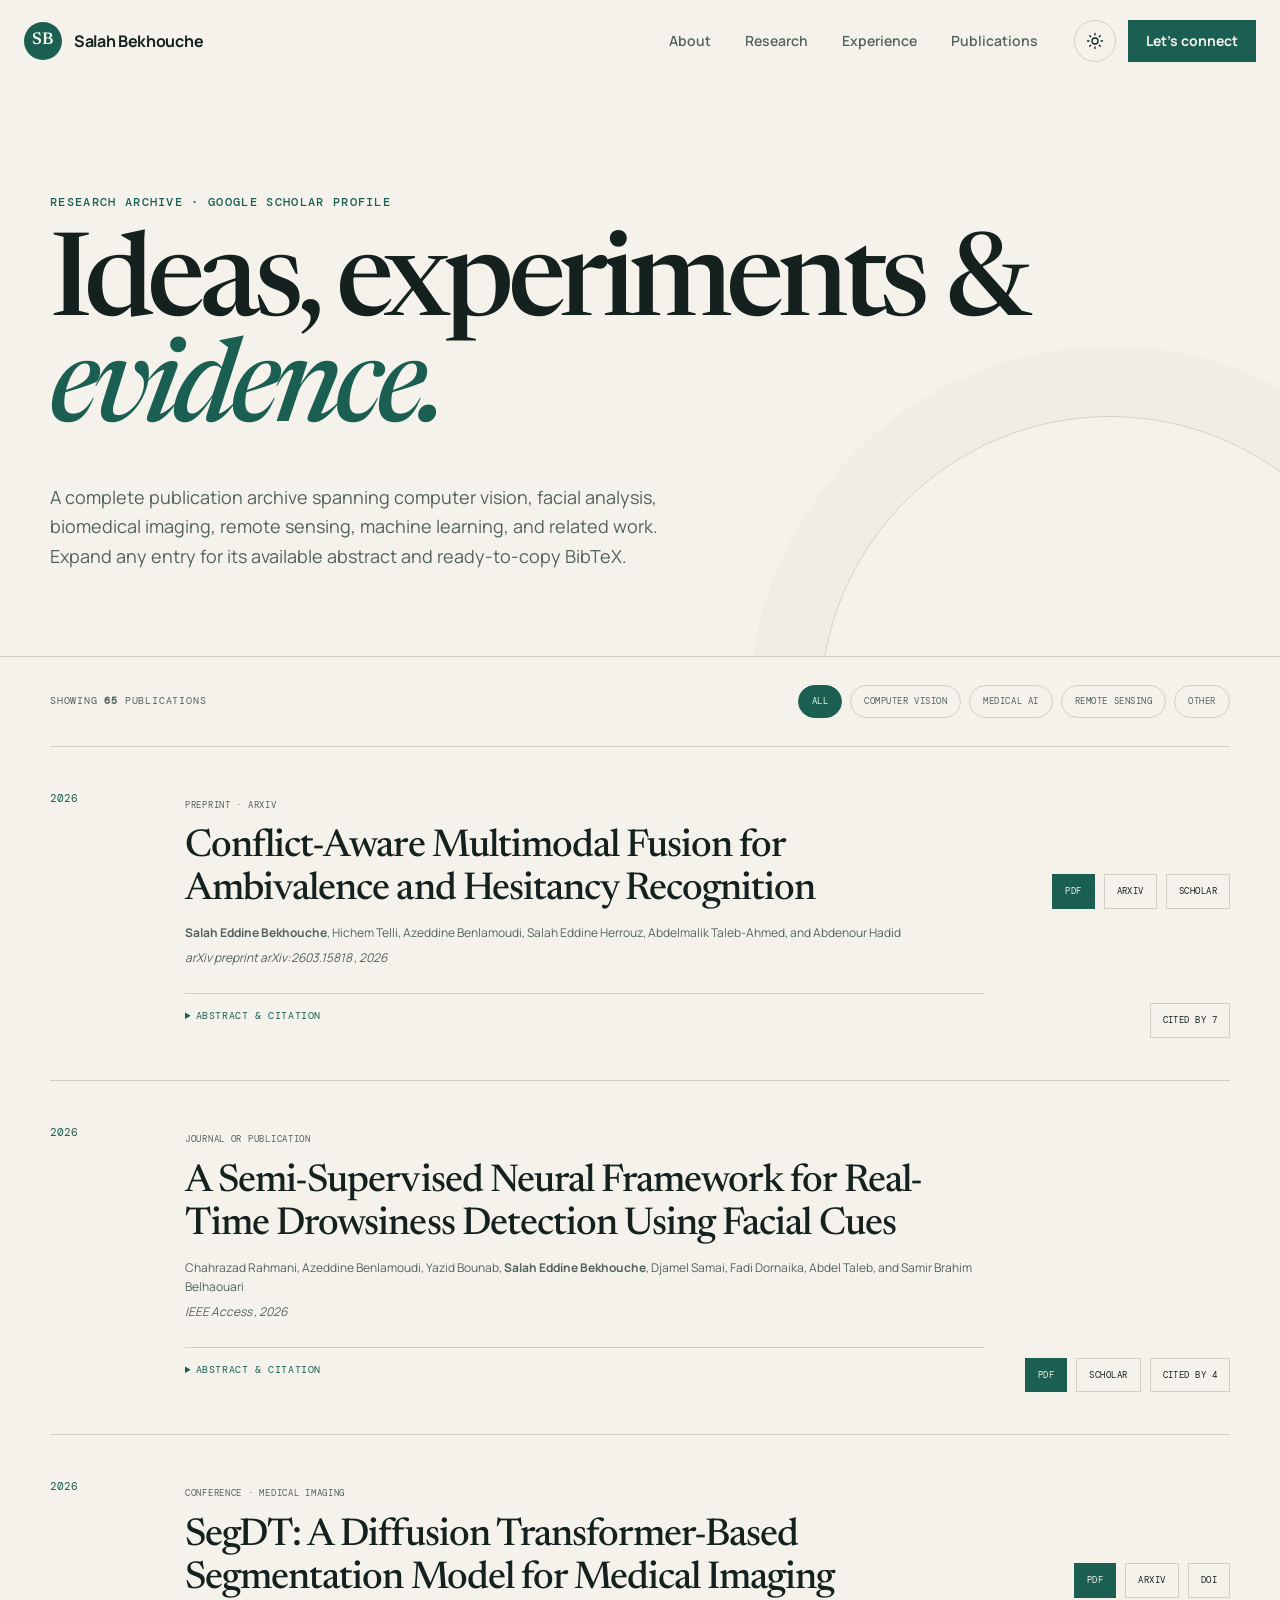
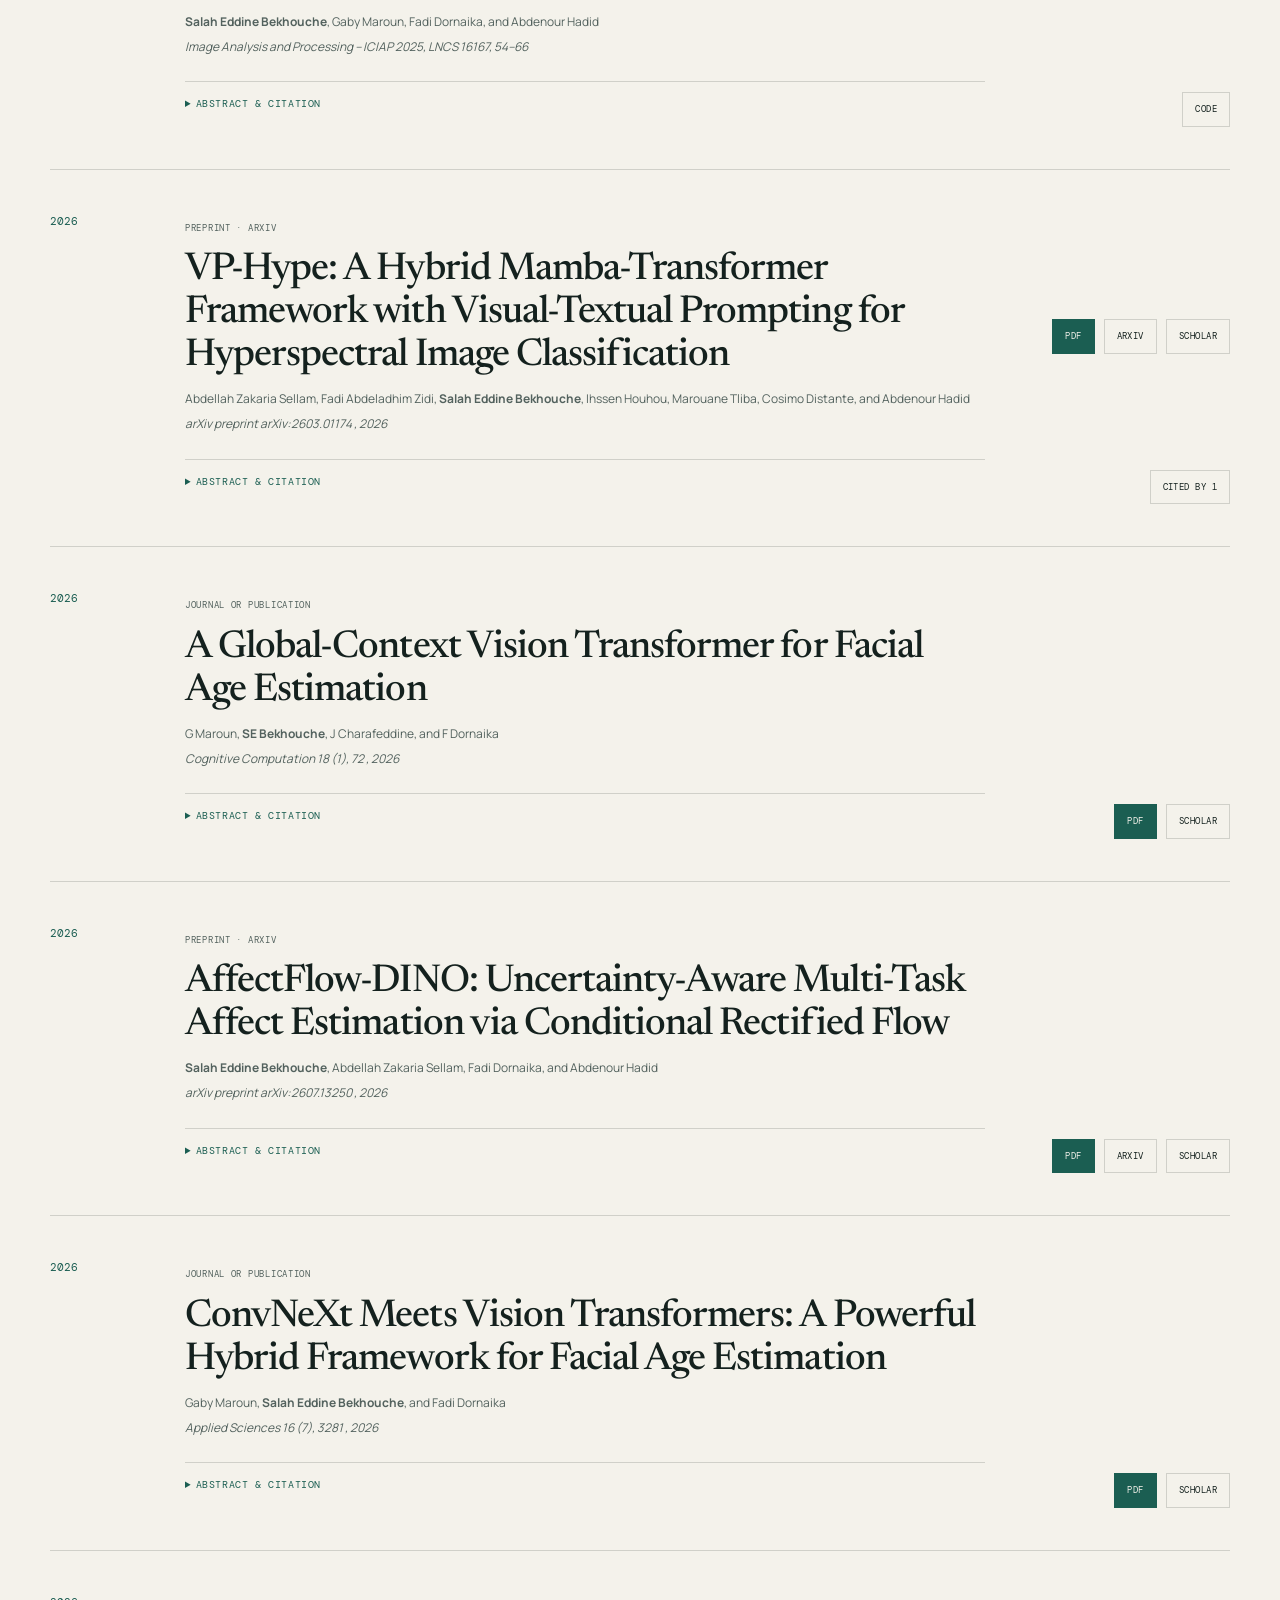
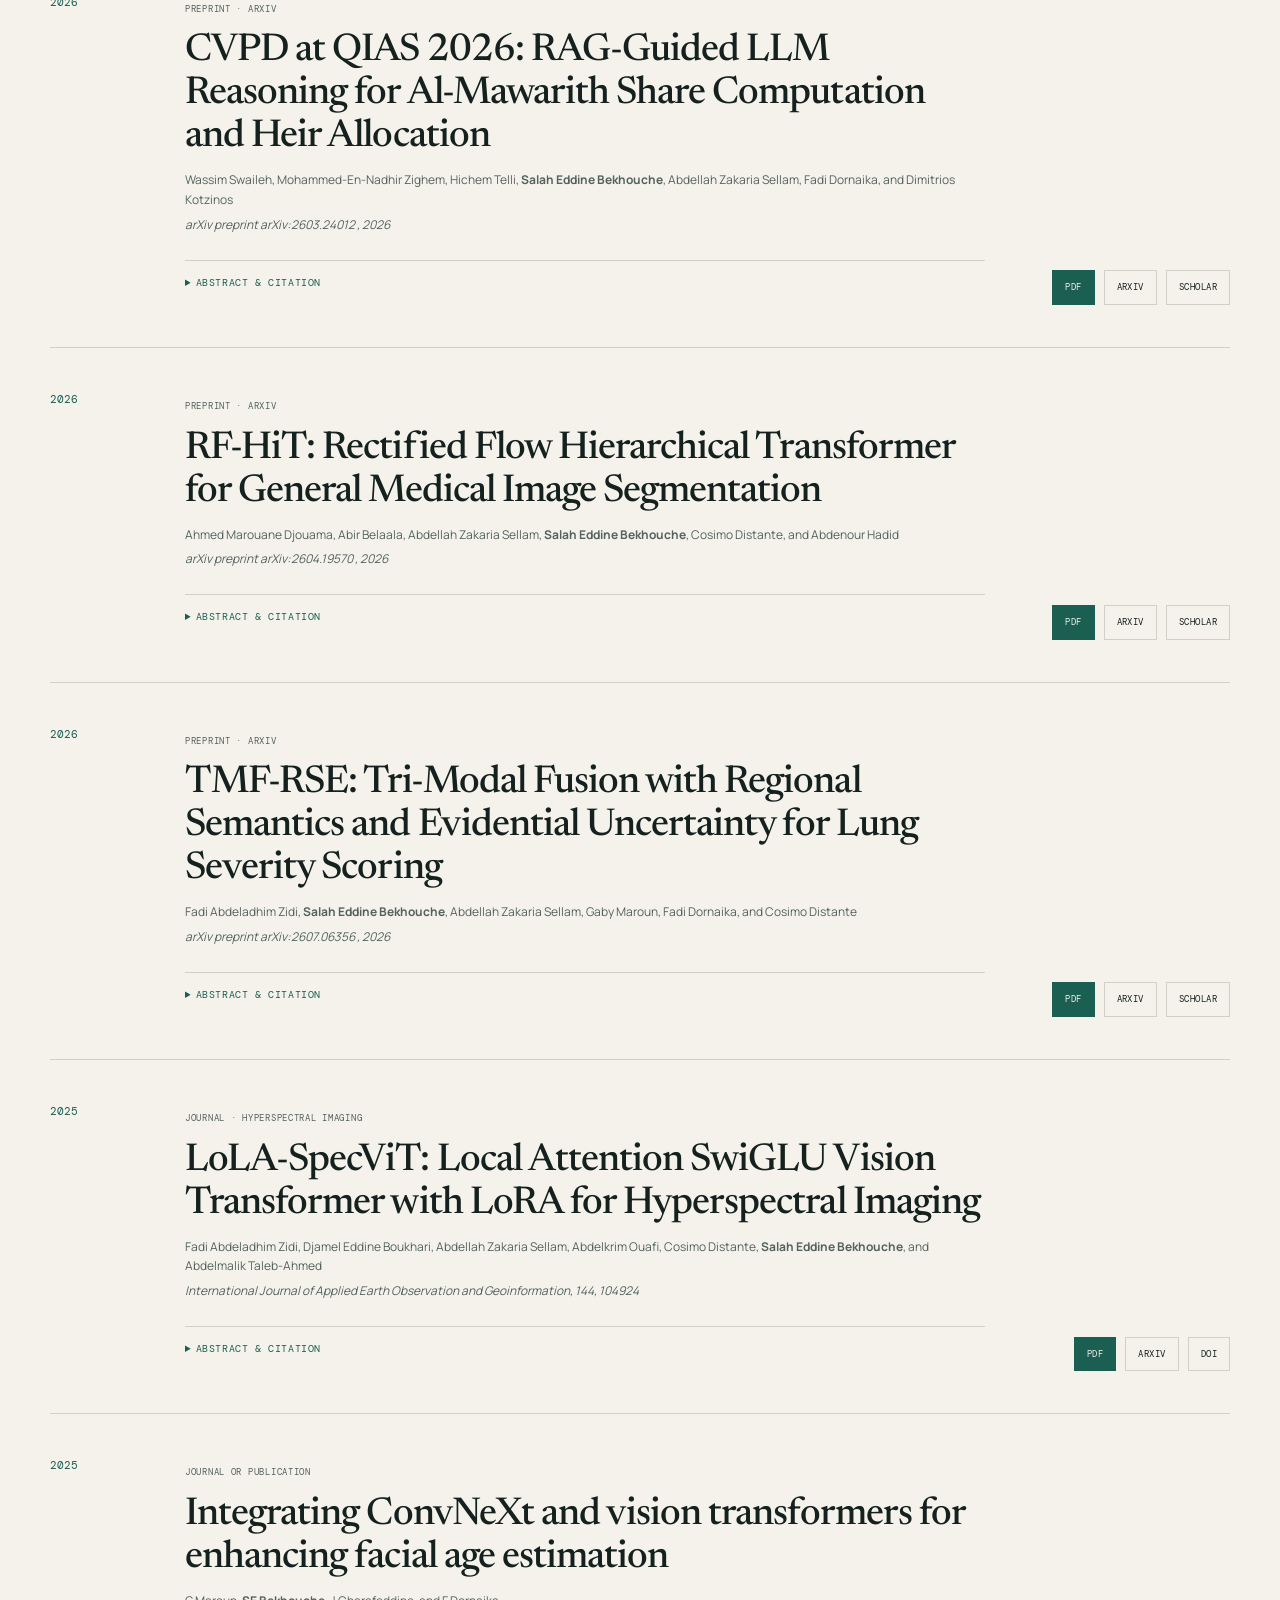
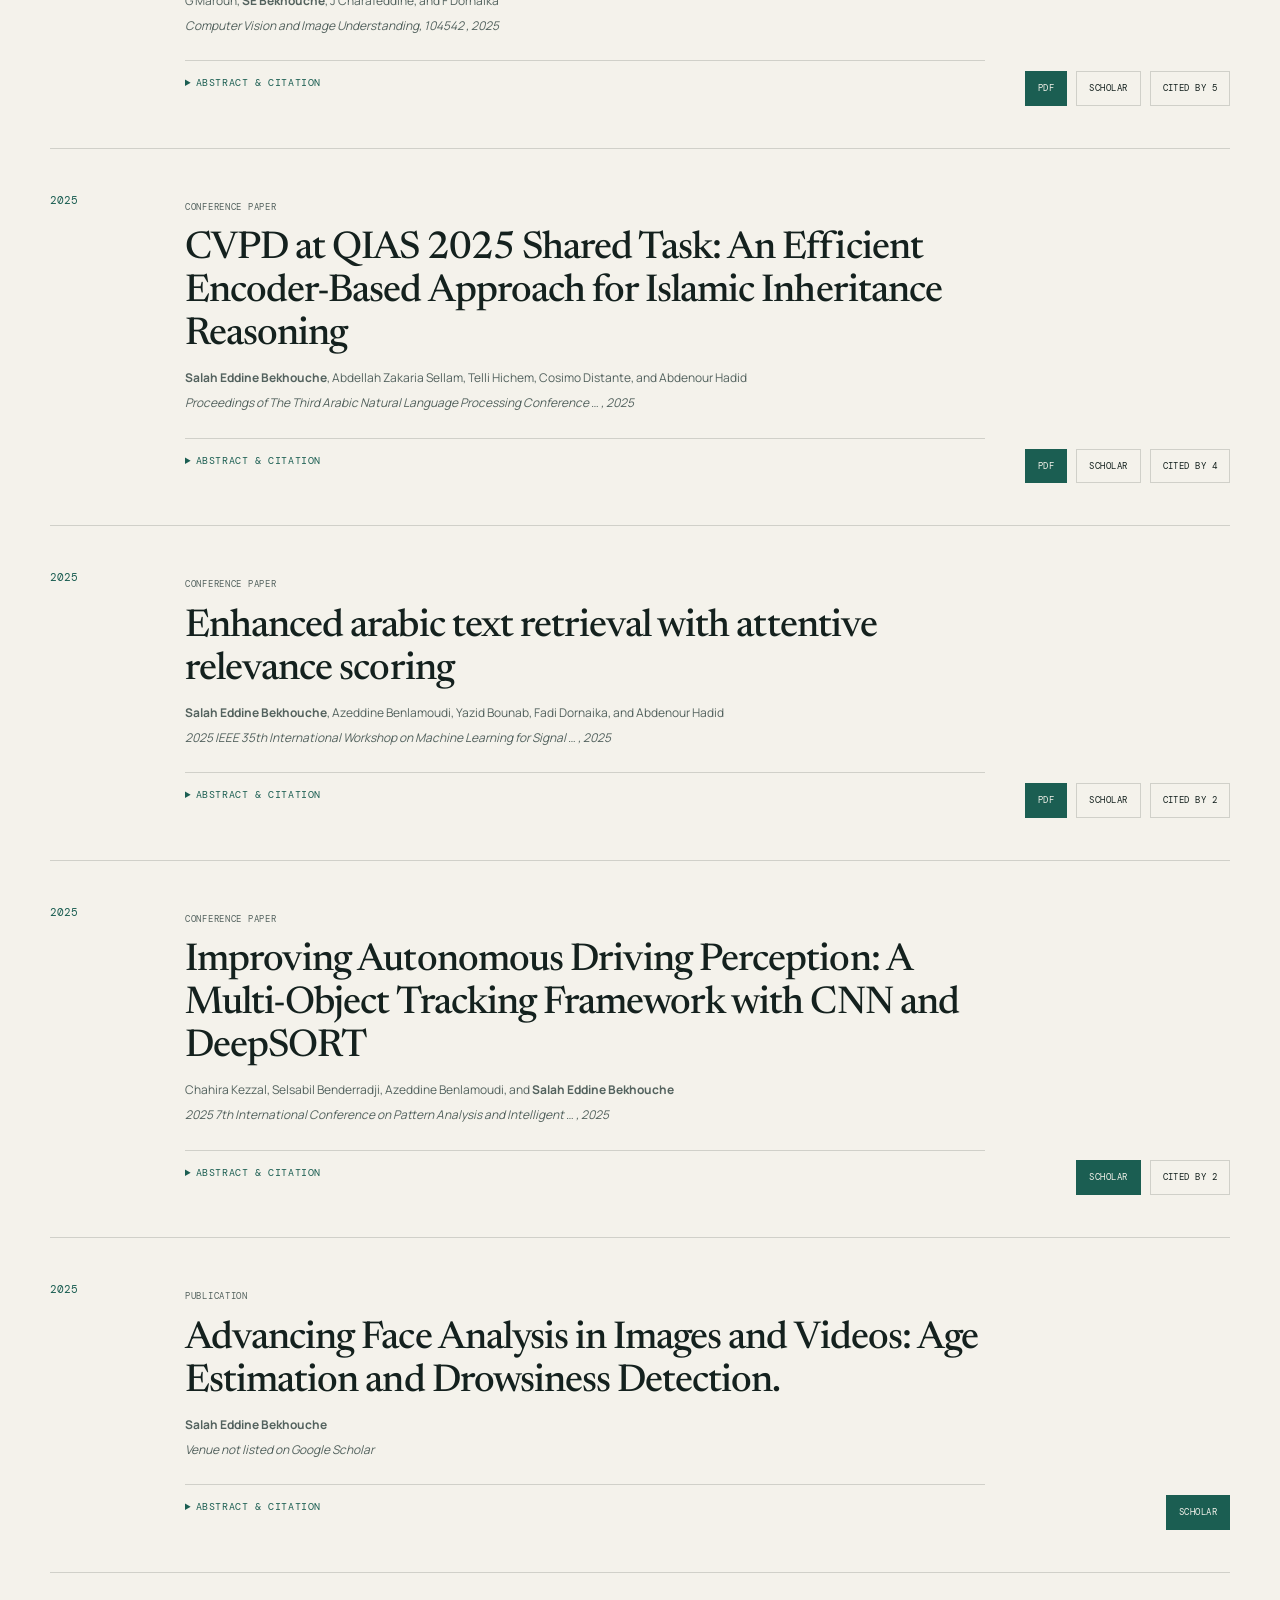
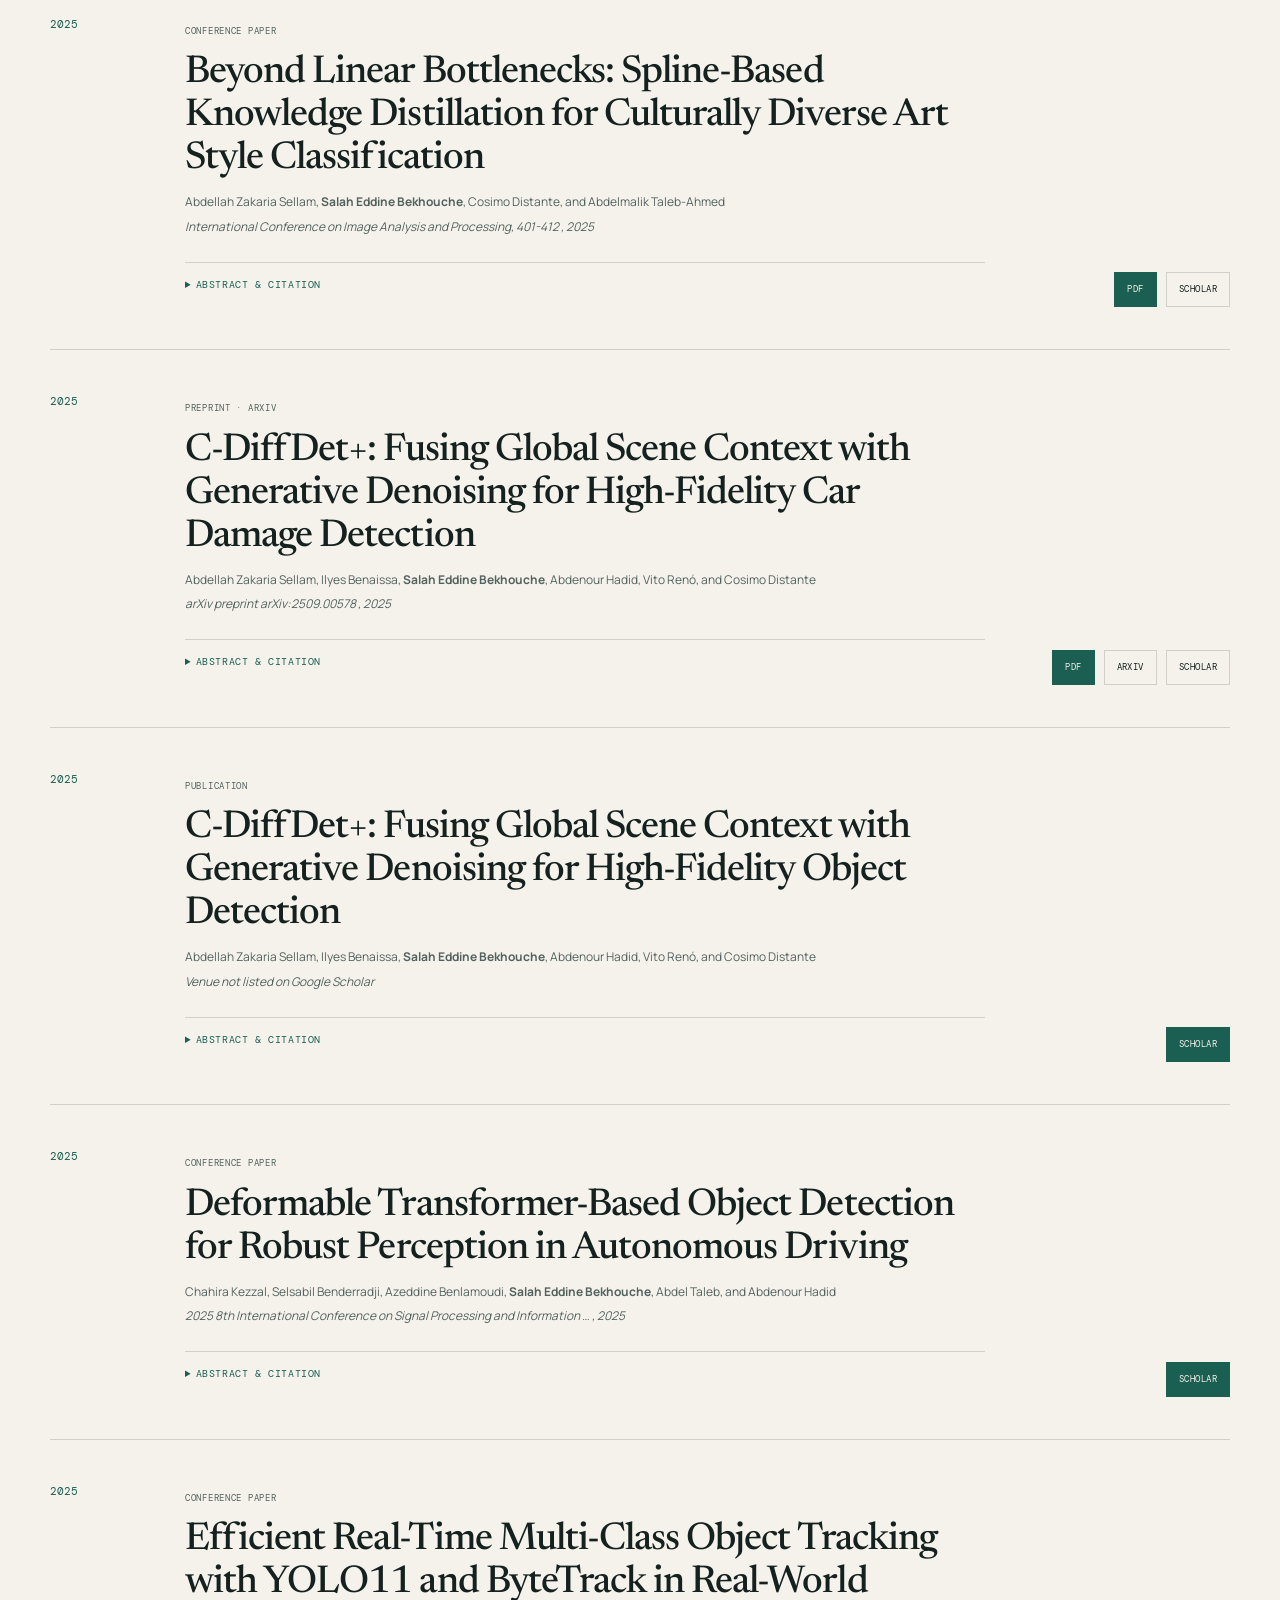
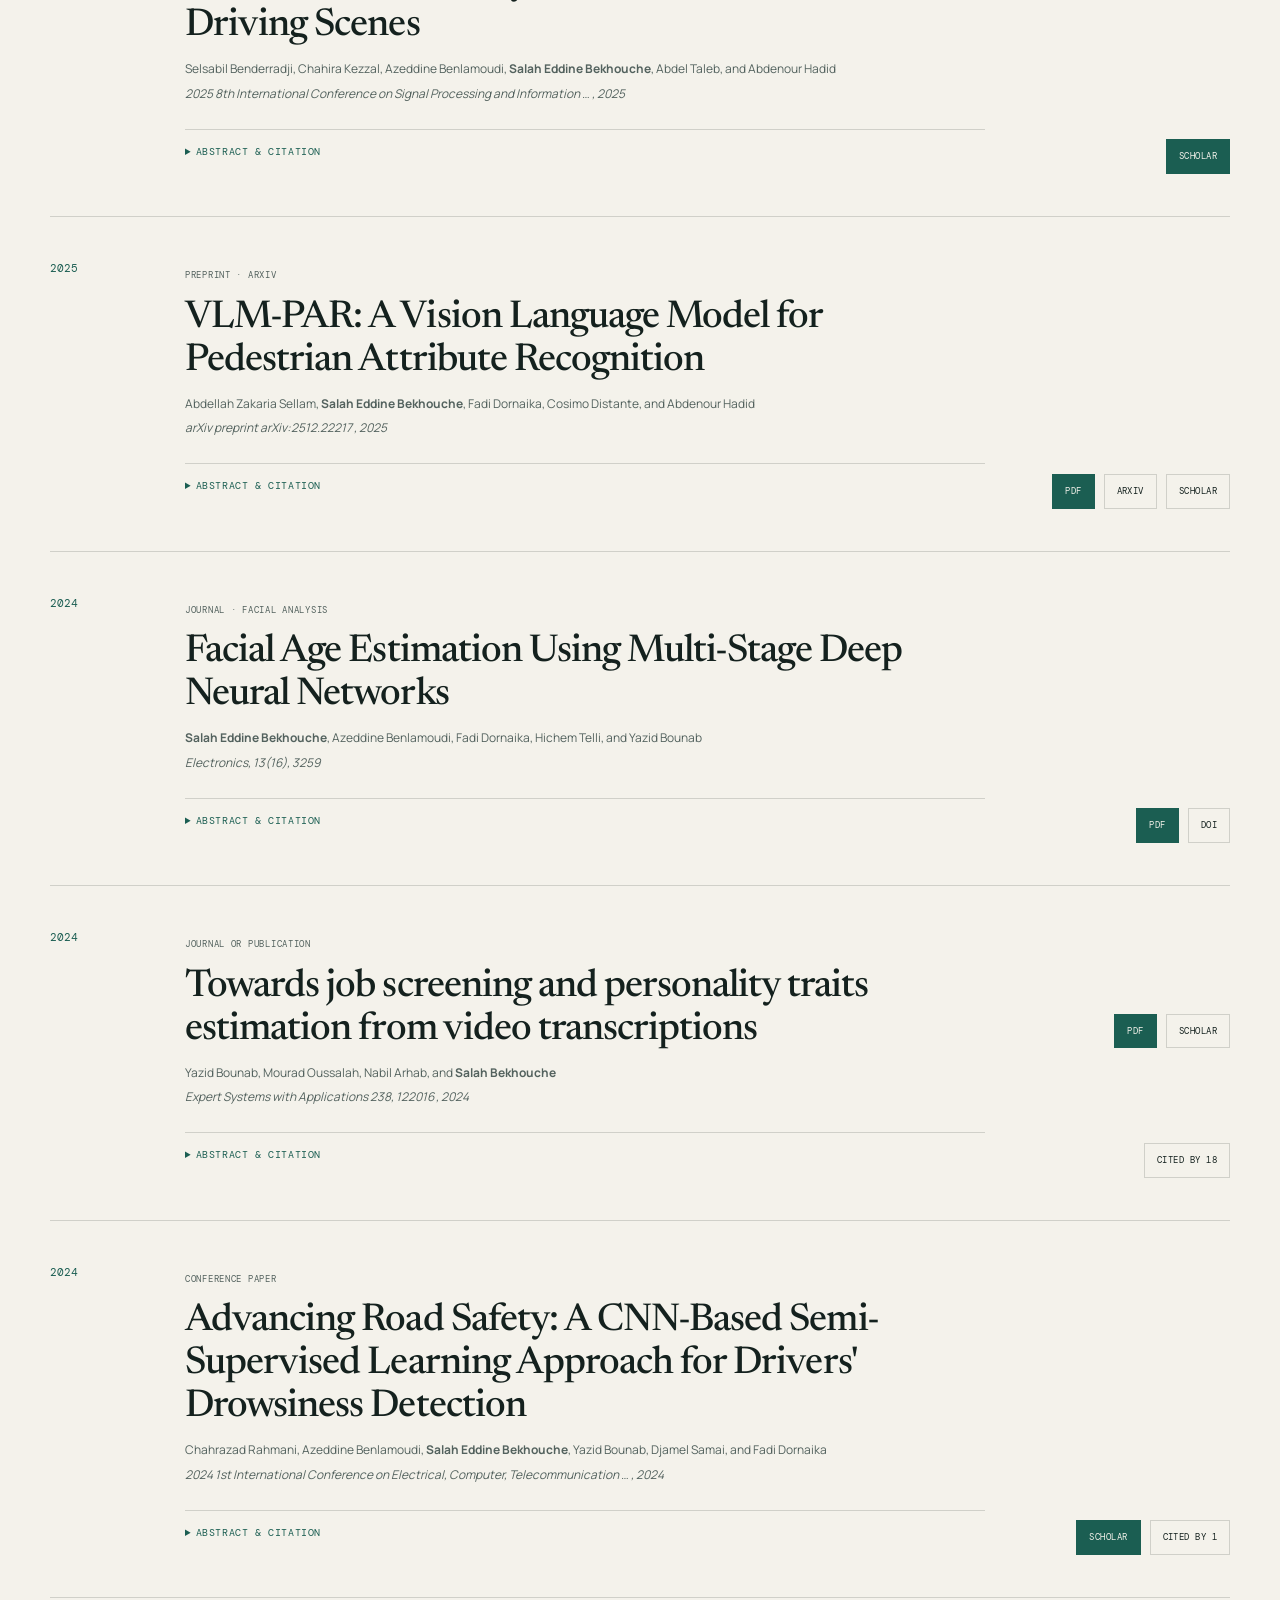
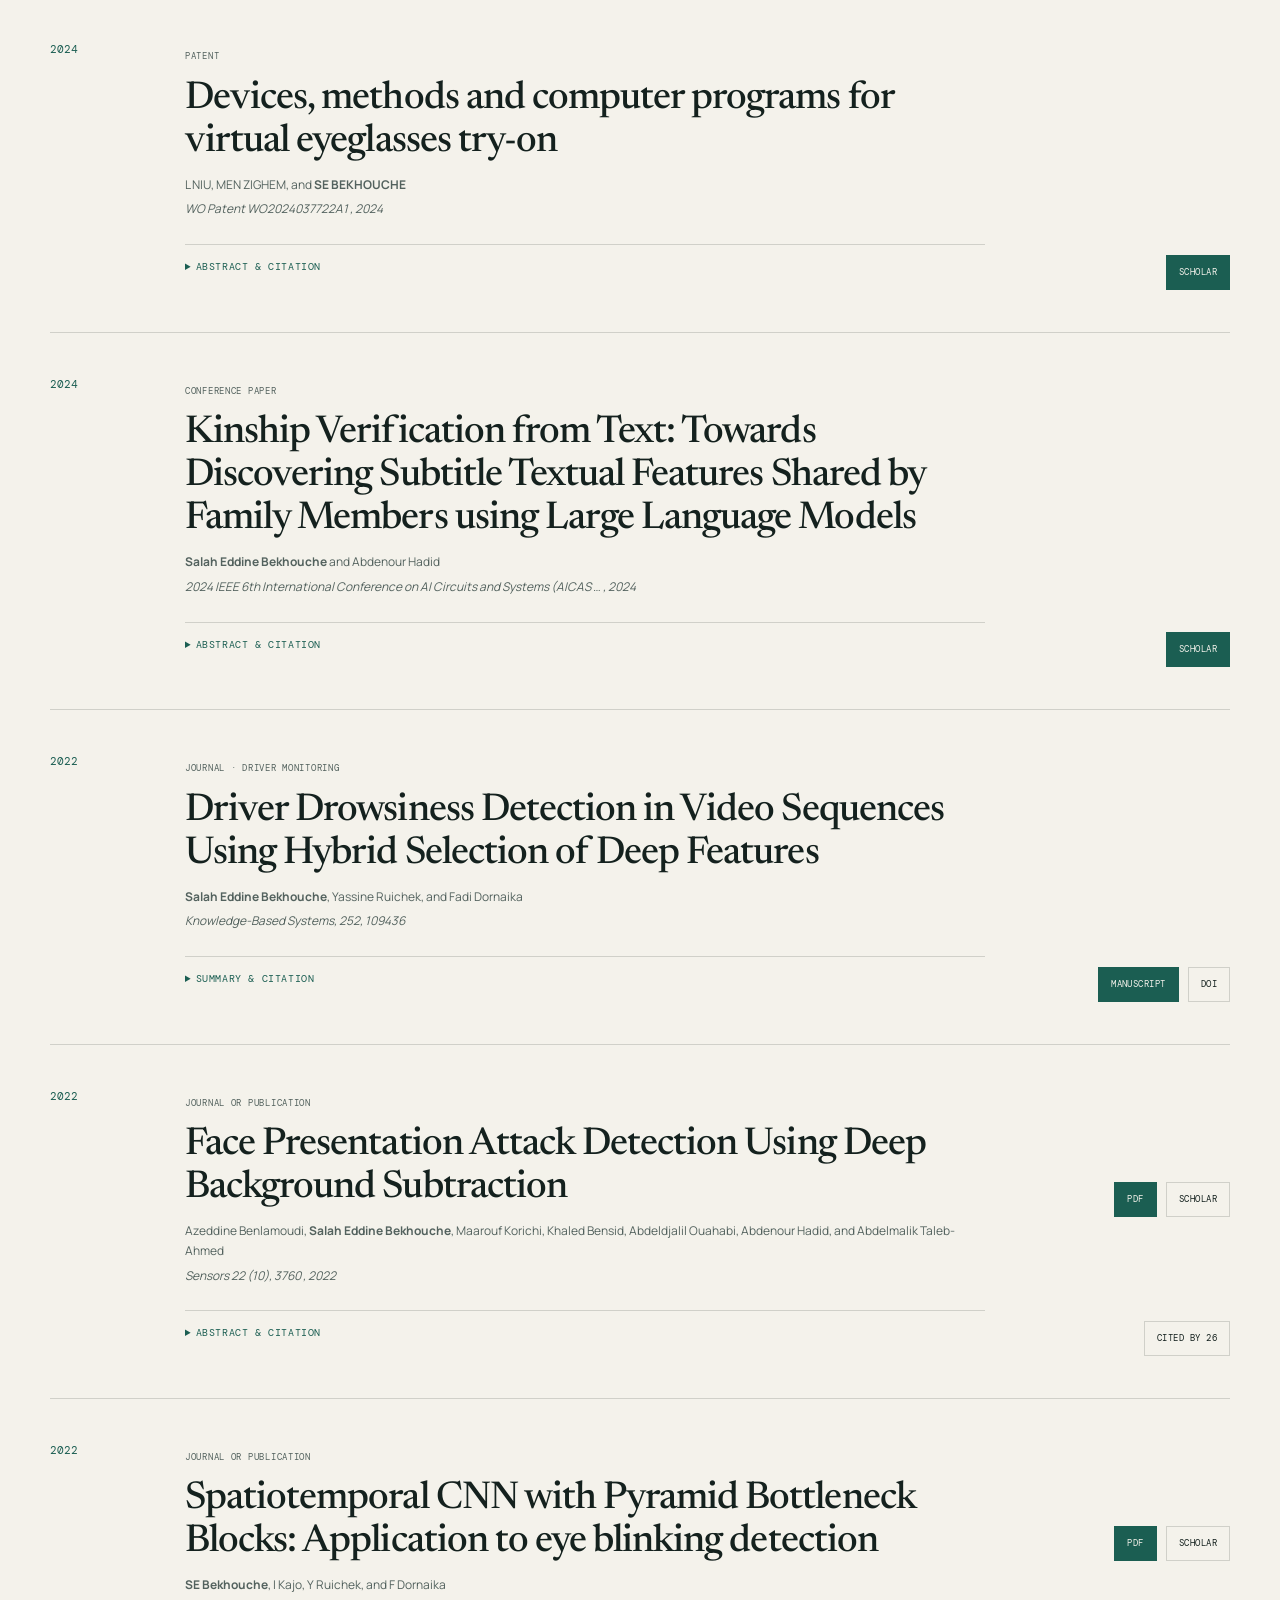
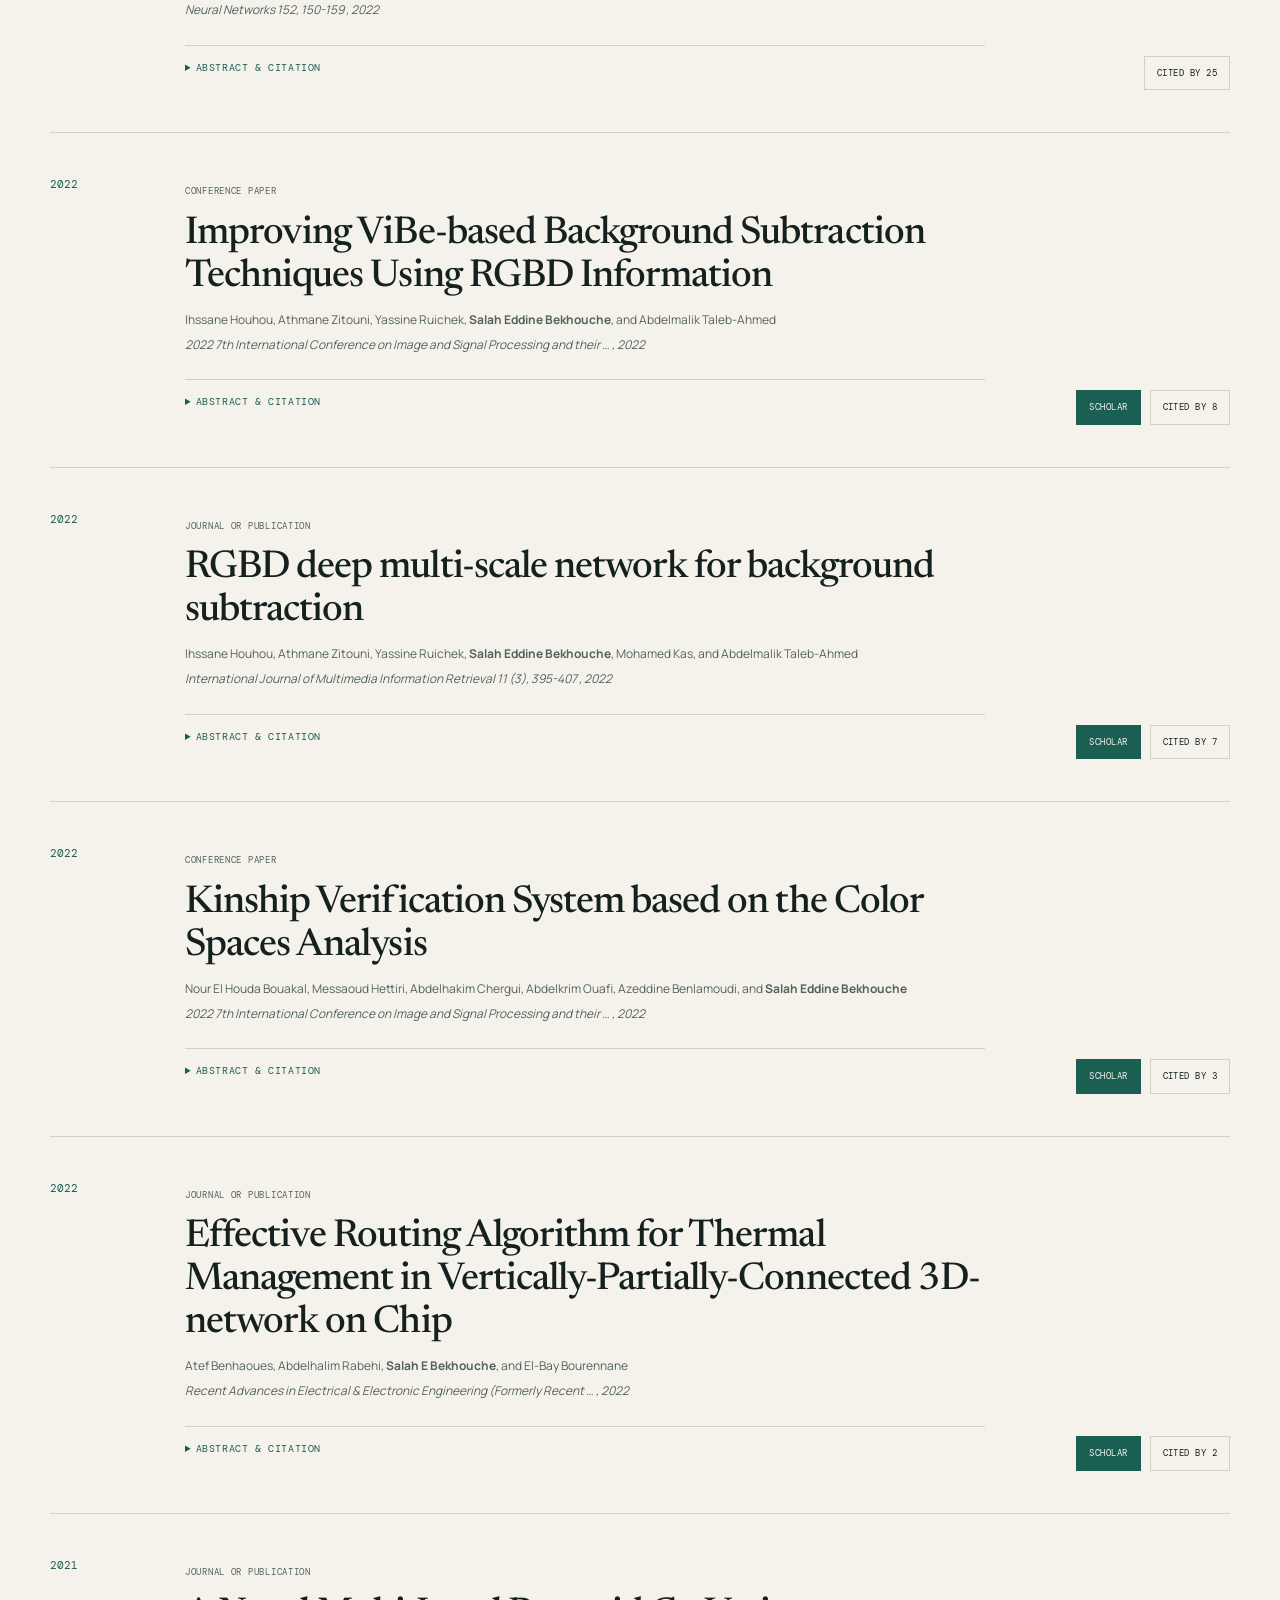
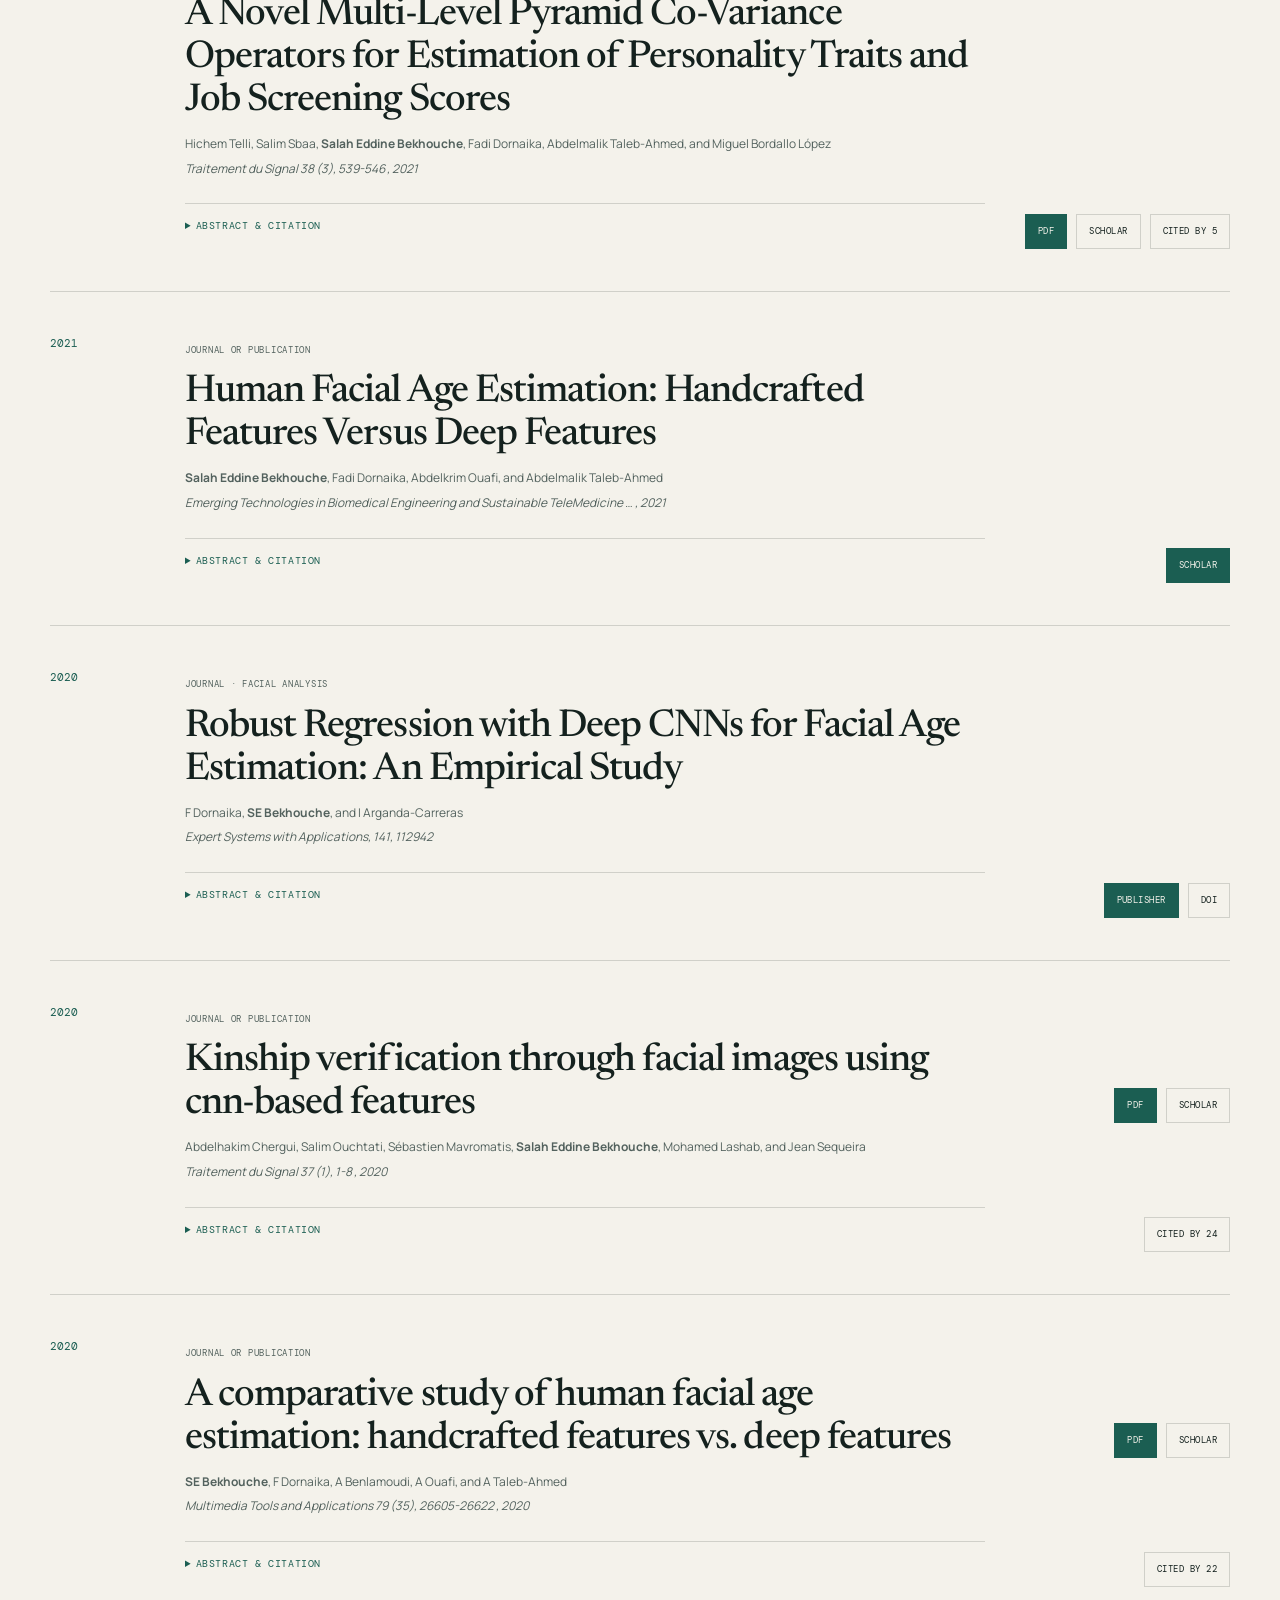
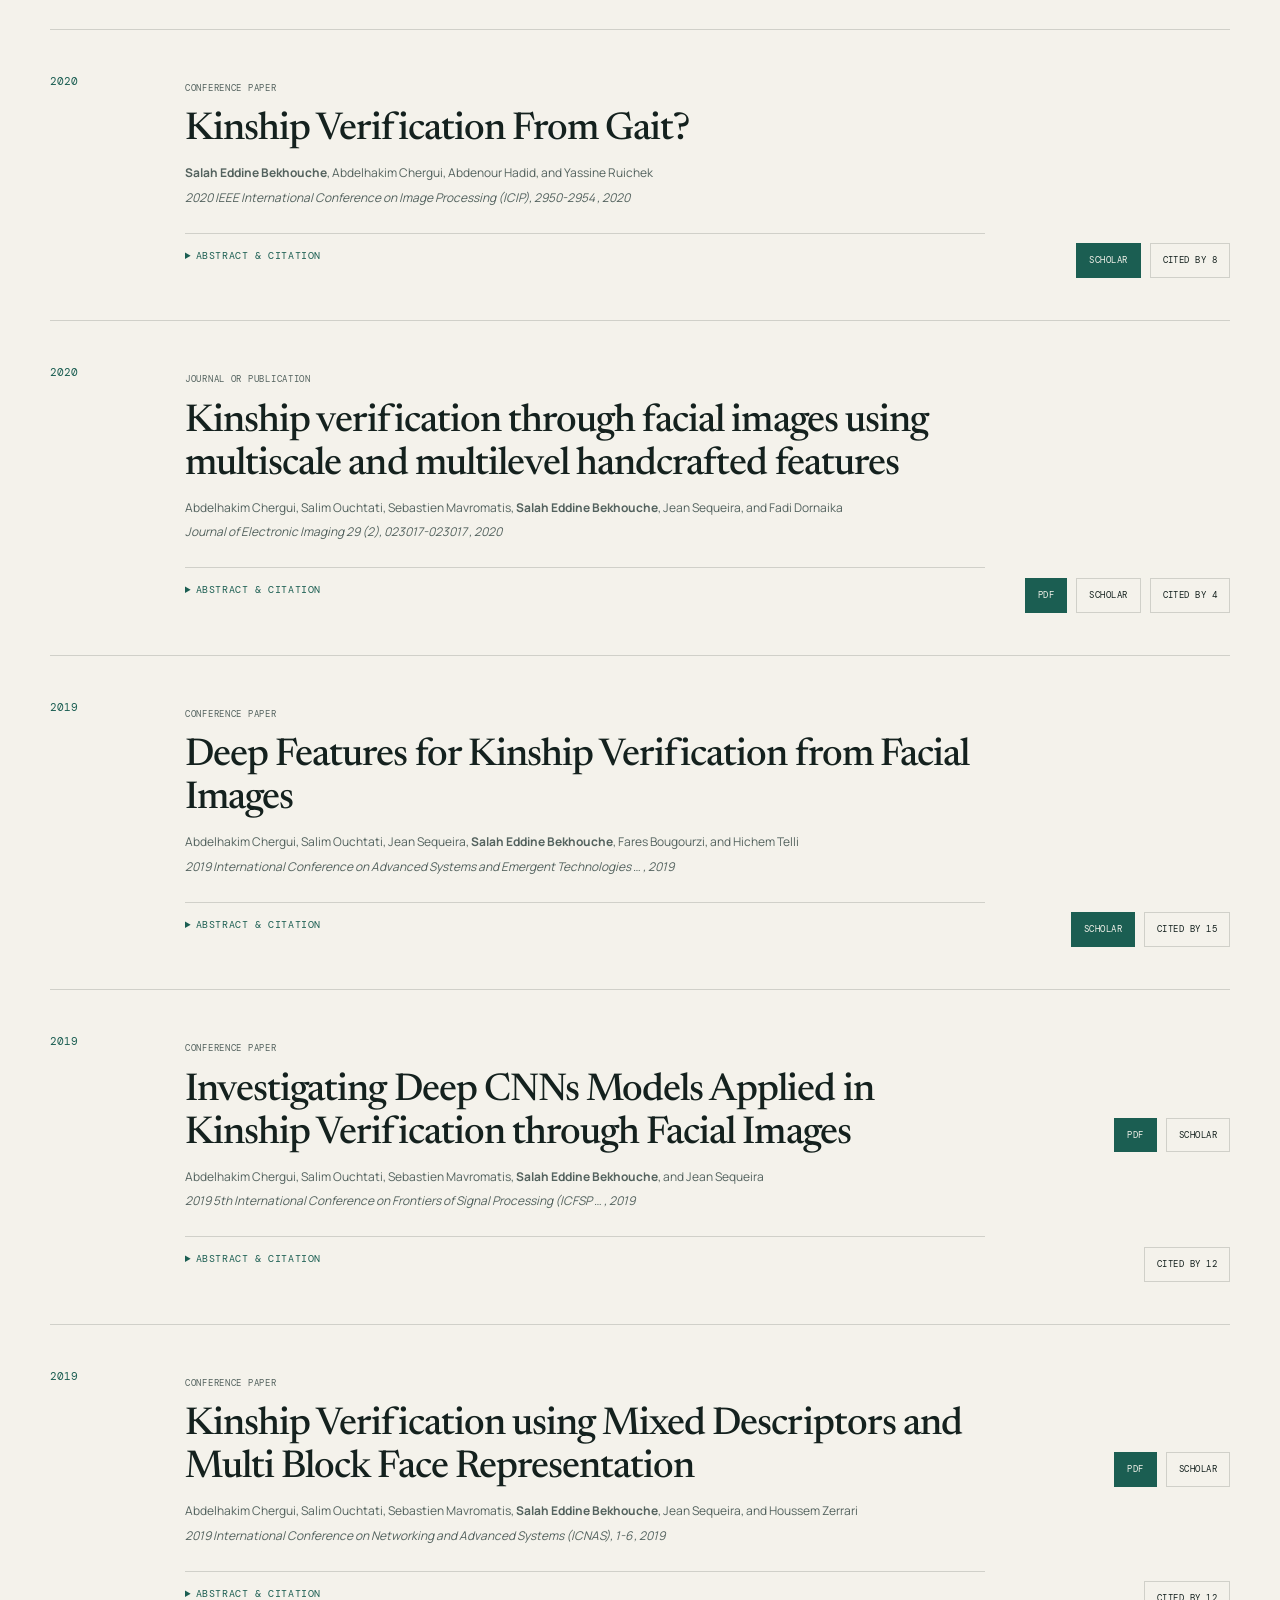
==== publications.html @ 139a64a9 "Build personal portfolio and publication archive Replace the placeholder site with a responsive prof" ====
<!doctype html>
<html lang="en">
  <head>
    <meta charset="utf-8" />
    <meta name="viewport" content="width=device-width, initial-scale=1" />
    <meta
      name="description"
      content="Publications by Salah Eddine Bekhouche in computer vision, facial analysis, medical imaging, remote sensing, and machine learning."
    />
    <meta name="author" content="Salah Eddine Bekhouche" />
    <meta name="theme-color" content="#f4f2eb" />
    <meta name="color-scheme" content="light dark" />

    <title>Publications — Salah Eddine Bekhouche</title>
    <link rel="canonical" href="https://bekhouche.github.io/publications.html" />
    <link rel="icon" href="data:image/svg+xml,<svg xmlns=%22http://www.w3.org/2000/svg%22 viewBox=%220 0 100 100%22><rect width=%22100%22 height=%22100%22 rx=%2224%22 fill=%22%231b5e52%22/><text x=%2250%22 y=%2267%22 text-anchor=%22middle%22 font-size=%2252%22 fill=%22white%22 font-family=%22Arial%22>SB</text></svg>" />

    <meta property="og:type" content="website" />
    <meta property="og:title" content="Publications — Salah Eddine Bekhouche" />
    <meta
      property="og:description"
      content="Research papers in computer vision, facial analysis, medical imaging, remote sensing, and machine learning."
    />
    <meta property="og:url" content="https://bekhouche.github.io/publications.html" />

    <link rel="preconnect" href="https://fonts.googleapis.com" />
    <link rel="preconnect" href="https://fonts.gstatic.com" crossorigin />
    <link
      href="https://fonts.googleapis.com/css2?family=DM+Mono:wght@400;500&family=Manrope:wght@400;500;600;700&family=Newsreader:opsz,wght@6..72,500;6..72,600&display=swap"
      rel="stylesheet"
    />
    <link rel="stylesheet" href="styles.css" />
  </head>
  <body>
    <a class="skip-link" href="#main-content">Skip to content</a>

    <header class="site-header" id="top">
      <div class="nav-shell">
        <a class="wordmark" href="index.html" aria-label="Salah Bekhouche, home">
          <span class="wordmark-mark">SB</span>
          <span class="wordmark-name">Salah Bekhouche</span>
        </a>

        <nav class="desktop-nav" aria-label="Primary navigation">
          <a href="index.html#about">About</a>
          <a href="index.html#research">Research</a>
          <a href="index.html#experience">Experience</a>
          <a href="publications.html" aria-current="page">Publications</a>
        </nav>

        <div class="nav-actions">
          <button class="icon-button theme-toggle" type="button" aria-label="Switch to dark theme">
            <svg class="sun-icon" viewBox="0 0 24 24" aria-hidden="true">
              <circle cx="12" cy="12" r="4"></circle>
              <path d="M12 2v2M12 20v2M4.93 4.93l1.42 1.42M17.66 17.66l1.41 1.41M2 12h2M20 12h2M4.93 19.07l1.42-1.42M17.66 6.34l1.41-1.41"></path>
            </svg>
            <svg class="moon-icon" viewBox="0 0 24 24" aria-hidden="true">
              <path d="M21 12.79A9 9 0 1 1 11.21 3 7 7 0 0 0 21 12.79Z"></path>
            </svg>
          </button>
          <a class="button button-small desktop-contact" href="index.html#contact">Let's connect</a>
          <button
            class="icon-button menu-toggle"
            type="button"
            aria-label="Open navigation"
            aria-controls="mobile-nav"
            aria-expanded="false"
          >
            <span></span><span></span>
          </button>
        </div>
      </div>

      <nav class="mobile-nav" id="mobile-nav" aria-label="Mobile navigation" hidden>
        <a href="index.html#about">About</a>
        <a href="index.html#research">Research</a>
        <a href="index.html#experience">Experience</a>
        <a href="publications.html">Publications</a>
        <a href="index.html#contact">Let's connect</a>
      </nav>
    </header>

    <main id="main-content">
      <header class="subpage-header">
        <div class="section-shell">
          <p class="eyebrow reveal">Research archive · Google Scholar profile</p>
          <h1 class="reveal">Ideas, experiments &amp; <em>evidence.</em></h1>
          <p class="subpage-intro reveal">
            A complete publication archive spanning computer vision, facial analysis, biomedical
            imaging, remote sensing, machine learning, and related work. Expand any entry for its
            available abstract and ready-to-copy BibTeX.
          </p>
        </div>
      </header>

      <section class="section-shell" aria-labelledby="publication-list-title">
        <div class="library-toolbar">
          <p class="library-count" id="publication-list-title">
            Showing <strong>65</strong> publications
          </p>
          <div class="library-filters" aria-label="Filter publications">
            <button class="filter-button active" type="button" data-filter="all" aria-pressed="true">All</button>
            <button class="filter-button" type="button" data-filter="vision" aria-pressed="false">Computer vision</button>
            <button class="filter-button" type="button" data-filter="medical" aria-pressed="false">Medical AI</button>
            <button class="filter-button" type="button" data-filter="remote" aria-pressed="false">Remote sensing</button>
            <button class="filter-button" type="button" data-filter="other" aria-pressed="false">Other</button>
          </div>
        </div>

        <div class="library-list">
          <!-- PUBLICATIONS:START -->
          <article class="library-item reveal" id="conflict-aware-multimodal-fusion-for-ambivalence-and-hesitancy-recogniti" data-topic="other">
            <div class="library-year">2026</div>
            <div>
              <span class="library-type">Preprint · arXiv</span>
              <h2>Conflict-Aware Multimodal Fusion for Ambivalence and Hesitancy Recognition</h2>
              <p class="library-authors">
                <strong>Salah Eddine Bekhouche</strong>, Hichem Telli, Azeddine Benlamoudi, Salah Eddine Herrouz, Abdelmalik Taleb-Ahmed, and Abdenour Hadid
              </p>
              <p class="library-venue">arXiv preprint arXiv:2603.15818 , 2026</p>
              <details class="paper-details">
                <summary>Abstract &amp; citation</summary>
                <div class="paper-details-content">
                  <h3>Abstract</h3>
                  <p class="paper-abstract">
                    Ambivalence and hesitancy (A/H) are subtle affective states where a person shows conflicting
                    signals through different channels -- saying one thing while their face or voice tells
                    another story. Recognising these states automatically is valuable in clinical settings, but
                    it is hard for machines because the key evidence lives in the disagreements between what is
                    said, how it sounds, and what the face shows. We present ConflictAwareAH, a multimodal
                    framework built for this problem. Three pre-trained encoders extract video, audio, and text
                    representations. Pairwise conflict features -- element-wise absolute differences between
                    modality embeddings -- serve as bidirectional cues: large cross-modal differences flag A/H,
                    while small differences confirm behavioural consistency and anchor the negative class. This
                    conflict-aware design addresses a key limitation of text-dominant approaches, which tend to
                    over-detect A/H (high F1-AH) while struggling to confirm its absence: our multimodal model
                    improves F1-NoAH by +4.6 points over text alone and halves the class-performance gap. A
                    complementary text-guided late fusion strategy blends a text-only auxiliary head with the
                    full model at inference, adding +4.1 Macro F1. On the BAH dataset from the ABAW10
                    Ambivalence/Hesitancy Challenge, our method reaches 0.694 Macro F1 on the labelled test
                    split and 0.715 on the private leaderboard, outperforming published multimodal baselines by
                    over 10 points -- all on a single GPU in under 25 minutes of training.
                  </p>
                  <h3>BibTeX</h3>
                  <div class="citation-box">
                    <pre><code>@misc{Bekhouche2026ConflictAware,
  title  = {Conflict-Aware Multimodal Fusion for Ambivalence and Hesitancy Recognition},
  author = {Salah Eddine Bekhouche and Hichem Telli and Azeddine Benlamoudi and Salah Eddine Herrouz and Abdelmalik Taleb-Ahmed and Abdenour Hadid},
  journal= {arXiv preprint arXiv:2603.15818},
  year   = {2026},
  eprint = {2603.15818},
  archivePrefix = {arXiv},
  url    = {https://scholar.google.com/citations?view_op=view_citation&amp;hl=en&amp;user=IiMXAxUAAAAJ&amp;pagesize=100&amp;citation_for_view=IiMXAxUAAAAJ:P5F9QuxV20EC}
}</code></pre>
                  </div>
                  <button class="action-link copy-citation" type="button">Copy BibTeX</button>
                </div>
              </details>
            </div>
            <div class="library-actions">
              <a class="action-link primary" href="https://arxiv.org/pdf/2603.15818">PDF</a>
              <a class="action-link" href="https://arxiv.org/abs/2603.15818">arXiv</a>
              <a class="action-link" href="https://scholar.google.com/citations?view_op=view_citation&amp;hl=en&amp;user=IiMXAxUAAAAJ&amp;pagesize=100&amp;citation_for_view=IiMXAxUAAAAJ:P5F9QuxV20EC">Scholar</a>
              <a class="action-link" href="https://scholar.google.com/scholar?oi=bibs&amp;hl=en&amp;cites=17993305747307651626,11787578781455709387">Cited by 7</a>
            </div>
          </article>

          <article class="library-item reveal" id="a-semi-supervised-neural-framework-for-real-time-drowsiness-detection-us" data-topic="vision">
            <div class="library-year">2026</div>
            <div>
              <span class="library-type">Journal or publication</span>
              <h2>A Semi-Supervised Neural Framework for Real-Time Drowsiness Detection Using Facial Cues</h2>
              <p class="library-authors">
                Chahrazad Rahmani, Azeddine Benlamoudi, Yazid Bounab, <strong>Salah Eddine Bekhouche</strong>, Djamel Samai, Fadi Dornaika, Abdel Taleb, and Samir Brahim Belhaouari
              </p>
              <p class="library-venue">IEEE Access , 2026</p>
              <details class="paper-details">
                <summary>Abstract &amp; citation</summary>
                <div class="paper-details-content">
                  <h3>Abstract</h3>
                  <p class="paper-abstract">
                    Driver fatigue significantly contributes to road accidents and fatalities, particularly
                    during late-night or early-morning travel due to lack of sleep. Fatigue impairs attention
                    and delays reaction times, increasing accident risk. The American Automobile Association
                    estimates that drowsy driving leads to over 320,000 accidents annually, causing
                    approximately 6,400 fatal collisions. Building effective drowsiness detection systems has
                    therefore become a paramount need. This paper introduces a novel neural solution for
                    drowsiness detection from the driver’s face using a semi-supervised learning technique. The
                    framework integrates YOLOv8 for accurate face detection and the Swin Transformer to extract
                    subtle fatigue cues using hierarchical attention. An adaptive pseudo-labeling strategy with
                    dynamic confidence thresholding reliably expands the training set, directly improving model
                    robustness. Comprehensive …
                  </p>
                  <h3>BibTeX</h3>
                  <div class="citation-box">
                    <pre><code>@article{Rahmani2026ASemi,
  title  = {A Semi-Supervised Neural Framework for Real-Time Drowsiness Detection Using Facial Cues},
  author = {Chahrazad Rahmani and Azeddine Benlamoudi and Yazid Bounab and Salah Eddine Bekhouche and Djamel Samai and Fadi Dornaika and Abdel Taleb and Samir Brahim Belhaouari},
  journal= {IEEE Access},
  publisher= {IEEE},
  year   = {2026},
  url    = {https://scholar.google.com/citations?view_op=view_citation&amp;hl=en&amp;user=IiMXAxUAAAAJ&amp;pagesize=100&amp;citation_for_view=IiMXAxUAAAAJ:f2IySw72cVMC}
}</code></pre>
                  </div>
                  <button class="action-link copy-citation" type="button">Copy BibTeX</button>
                </div>
              </details>
            </div>
            <div class="library-actions">
              <a class="action-link primary" href="https://ieeexplore.ieee.org/iel8/6287639/6514899/11359223.pdf">PDF</a>
              <a class="action-link" href="https://scholar.google.com/citations?view_op=view_citation&amp;hl=en&amp;user=IiMXAxUAAAAJ&amp;pagesize=100&amp;citation_for_view=IiMXAxUAAAAJ:f2IySw72cVMC">Scholar</a>
              <a class="action-link" href="https://scholar.google.com/scholar?oi=bibs&amp;hl=en&amp;cites=14048216838888287744">Cited by 4</a>
            </div>
          </article>

          <article class="library-item reveal" id="segdt" data-topic="medical">
            <div class="library-year">2026</div>
            <div>
              <span class="library-type">Conference · Medical imaging</span>
              <h2>SegDT: A Diffusion Transformer-Based Segmentation Model for Medical Imaging</h2>
              <p class="library-authors">
                <strong>Salah Eddine Bekhouche</strong>, Gaby Maroun, Fadi Dornaika, and Abdenour Hadid
              </p>
              <p class="library-venue">Image Analysis and Processing – ICIAP 2025, LNCS 16167, 54–66</p>
              <details class="paper-details">
                <summary>Abstract &amp; citation</summary>
                <div class="paper-details-content">
                  <h3>Abstract</h3>
                  <p class="paper-abstract">
                    Medical image segmentation is crucial for many healthcare tasks, including disease diagnosis
                    and treatment planning. One key area is the segmentation of skin lesions, which is vital for
                    diagnosing skin cancer and monitoring patients. In this context, this paper introduces
                    SegDT, a new segmentation model based on Diffusion Transformer (DiT). SegDT is designed to
                    work on low-cost hardware and incorporates Rectified Flow, which improves generation quality
                    at reduced inference steps and maintains the flexibility of standard diffusion models. Our
                    method is evaluated on three benchmarking datasets and compared against several existing
                    works, achieving state-of-the-art results while maintaining fast inference speeds. This
                    makes the proposed model appealing for real-world medical applications. This work advances
                    the performance and capabilities of deep learning models in medical image analysis, enabling
                    faster, more accurate diagnostic tools for healthcare professionals.
                  </p>
                  <h3>BibTeX</h3>
                  <div class="citation-box">
                    <pre><code>@inproceedings{bekhouche2026segdt,
  title     = {SegDT: A Diffusion Transformer-Based Segmentation Model for Medical Imaging},
  author    = {Bekhouche, Salah Eddine and Maroun, Gaby and Dornaika, Fadi and Hadid, Abdenour},
  booktitle = {Image Analysis and Processing -- ICIAP 2025},
  series    = {Lecture Notes in Computer Science},
  volume    = {16167},
  pages     = {54--66},
  publisher = {Springer Nature Switzerland},
  year      = {2026},
  doi       = {10.1007/978-3-032-10185-3_5}
}</code></pre>
                  </div>
                  <button class="action-link copy-citation" type="button">Copy BibTeX</button>
                </div>
              </details>
            </div>
            <div class="library-actions">
              <a class="action-link primary" href="https://arxiv.org/pdf/2507.15595">PDF</a>
              <a class="action-link" href="https://arxiv.org/abs/2507.15595">arXiv</a>
              <a class="action-link" href="https://doi.org/10.1007/978-3-032-10185-3_5">DOI</a>
              <a class="action-link" href="https://github.com/Bekhouche/SegDT">Code</a>
            </div>
          </article>

          <article class="library-item reveal" id="vp-hype-a-hybrid-mamba-transformer-framework-with-visual-textual-prompti" data-topic="remote">
            <div class="library-year">2026</div>
            <div>
              <span class="library-type">Preprint · arXiv</span>
              <h2>VP-Hype: A Hybrid Mamba-Transformer Framework with Visual-Textual Prompting for Hyperspectral Image Classification</h2>
              <p class="library-authors">
                Abdellah Zakaria Sellam, Fadi Abdeladhim Zidi, <strong>Salah Eddine Bekhouche</strong>, Ihssen Houhou, Marouane Tliba, Cosimo Distante, and Abdenour Hadid
              </p>
              <p class="library-venue">arXiv preprint arXiv:2603.01174 , 2026</p>
              <details class="paper-details">
                <summary>Abstract &amp; citation</summary>
                <div class="paper-details-content">
                  <h3>Abstract</h3>
                  <p class="paper-abstract">
                    Accurate classification of hyperspectral imagery (HSI) is often frustrated by the tension
                    between high-dimensional spectral data and the extreme scarcity of labeled training samples.
                    While hierarchical models like LoLA-SpecViT have demonstrated the power of local windowed
                    attention and parameter-efficient fine-tuning, the quadratic complexity of standard
                    Transformers remains a barrier to scaling. We introduce VP-Hype, a framework that rethinks
                    HSI classification by unifying the linear-time efficiency of State-Space Models (SSMs) with
                    the relational modeling of Transformers in a novel hybrid architecture. Building on a robust
                    3D-CNN spectral front-end, VP-Hype replaces conventional attention blocks with a Hybrid
                    Mamba-Transformer backbone to capture long-range dependencies with significantly reduced
                    computational overhead. Furthermore, we address the label-scarcity problem by integrating
                    dual-modal Visual and Textual Prompts that provide context-aware guidance for the feature
                    extraction process. Our experimental evaluation demonstrates that VP-Hype establishes a new
                    state of the art in low-data regimes. Specifically, with a training sample distribution of
                    only 2%, the model achieves Overall Accuracy (OA) of 99.69% on the Salinas dataset and
                    99.45% on the Longkou dataset. These results suggest that the convergence of hybrid sequence
                    modeling and multi-modal prompting provides a robust path forward for high-performance,
                    sample-efficient remote sensing.
                  </p>
                  <h3>BibTeX</h3>
                  <div class="citation-box">
                    <pre><code>@misc{Sellam2026VPHype,
  title  = {VP-Hype: A Hybrid Mamba-Transformer Framework with Visual-Textual Prompting for Hyperspectral Image Classification},
  author = {Abdellah Zakaria Sellam and Fadi Abdeladhim Zidi and Salah Eddine Bekhouche and Ihssen Houhou and Marouane Tliba and Cosimo Distante and Abdenour Hadid},
  journal= {arXiv preprint arXiv:2603.01174},
  year   = {2026},
  eprint = {2603.01174},
  archivePrefix = {arXiv},
  url    = {https://scholar.google.com/citations?view_op=view_citation&amp;hl=en&amp;user=IiMXAxUAAAAJ&amp;pagesize=100&amp;citation_for_view=IiMXAxUAAAAJ:abG-DnoFyZgC}
}</code></pre>
                  </div>
                  <button class="action-link copy-citation" type="button">Copy BibTeX</button>
                </div>
              </details>
            </div>
            <div class="library-actions">
              <a class="action-link primary" href="https://arxiv.org/pdf/2603.01174">PDF</a>
              <a class="action-link" href="https://arxiv.org/abs/2603.01174">arXiv</a>
              <a class="action-link" href="https://scholar.google.com/citations?view_op=view_citation&amp;hl=en&amp;user=IiMXAxUAAAAJ&amp;pagesize=100&amp;citation_for_view=IiMXAxUAAAAJ:abG-DnoFyZgC">Scholar</a>
              <a class="action-link" href="https://scholar.google.com/scholar?oi=bibs&amp;hl=en&amp;cites=12660671417940875881,7492216510205621065">Cited by 1</a>
            </div>
          </article>

          <article class="library-item reveal" id="a-global-context-vision-transformer-for-facial-age-estimation" data-topic="vision">
            <div class="library-year">2026</div>
            <div>
              <span class="library-type">Journal or publication</span>
              <h2>A Global-Context Vision Transformer for Facial Age Estimation</h2>
              <p class="library-authors">
                G Maroun, <strong>SE Bekhouche</strong>, J Charafeddine, and F Dornaika
              </p>
              <p class="library-venue">Cognitive Computation 18 (1), 72 , 2026</p>
              <details class="paper-details">
                <summary>Abstract &amp; citation</summary>
                <div class="paper-details-content">
                  <h3>Abstract</h3>
                  <p class="paper-abstract">
                    Estimating a person’s age from a single facial image remains challenging because ageing cues
                    are subtle, non-linear, and easily confounded by identity, pose, illumination, and
                    demographic factors. In this work, we investigate the suitability of the Global Context
                    Vision Transformer (GC-ViT), originally introduced for general vision tasks, as a pure
                    transformer backbone for facial age estimation. We extend GC-ViT to scalar age regression
                    through a lightweight MLP head and a task-specific training strategy, with the emphasis
                    placed on a targeted reformulation of the architecture for facial age estimation and on its
                    comprehensive empirical validation in this setting. GC-ViT is well suited to age estimation
                    because it combines short-range window self-attention with long-range global attention,
                    enabling a single hierarchical transformer to capture both fine texture cues (e.g.,
                    wrinkles) and global facial proportions. To …
                  </p>
                  <h3>BibTeX</h3>
                  <div class="citation-box">
                    <pre><code>@article{Maroun2026AGlobal,
  title  = {A Global-Context Vision Transformer for Facial Age Estimation},
  author = {G Maroun and SE Bekhouche and J Charafeddine and F Dornaika},
  journal= {Cognitive Computation},
  volume = {18},
  number = {1},
  pages  = {72},
  publisher= {Springer US},
  year   = {2026},
  url    = {https://scholar.google.com/citations?view_op=view_citation&amp;hl=en&amp;user=IiMXAxUAAAAJ&amp;pagesize=100&amp;citation_for_view=IiMXAxUAAAAJ:SP6oXDckpogC}
}</code></pre>
                  </div>
                  <button class="action-link copy-citation" type="button">Copy BibTeX</button>
                </div>
              </details>
            </div>
            <div class="library-actions">
              <a class="action-link primary" href="https://link.springer.com/article/10.1007/s12559-026-10605-7">PDF</a>
              <a class="action-link" href="https://scholar.google.com/citations?view_op=view_citation&amp;hl=en&amp;user=IiMXAxUAAAAJ&amp;pagesize=100&amp;citation_for_view=IiMXAxUAAAAJ:SP6oXDckpogC">Scholar</a>
            </div>
          </article>

          <article class="library-item reveal" id="affectflow-dino-uncertainty-aware-multi-task-affect-estimation-via-condi" data-topic="other">
            <div class="library-year">2026</div>
            <div>
              <span class="library-type">Preprint · arXiv</span>
              <h2>AffectFlow-DINO: Uncertainty-Aware Multi-Task Affect Estimation via Conditional Rectified Flow</h2>
              <p class="library-authors">
                <strong>Salah Eddine Bekhouche</strong>, Abdellah Zakaria Sellam, Fadi Dornaika, and Abdenour Hadid
              </p>
              <p class="library-venue">arXiv preprint arXiv:2607.13250 , 2026</p>
              <details class="paper-details">
                <summary>Abstract &amp; citation</summary>
                <div class="paper-details-content">
                  <h3>Abstract</h3>
                  <p class="paper-abstract">
                    We present AffectFlow-DINO, a multi-task learning system for the 11th ABAW challenge that
                    extends a standard deterministic architecture with a conditional rectified-flow head to
                    model the inherent ambiguity of in-the-wild facial behavior. Instead of predicting a single
                    affect estimate, the model learns a conditional generative distribution, enabling
                    uncertainty-aware one-to-many predictions through Monte Carlo sampling. The system jointly
                    estimates continuous valence-arousal, classifies eight facial expressions, and detects
                    twelve Action Units from static face images. Built on a frozen DINOv3 ViT-S/16 backbone,
                    extensive ablation studies show that rectified-flow decoding consistently improves
                    deterministic prediction, particularly for valence-arousal estimation (CCC-V ). We further
                    show that post-hoc threshold calibration effectively recovers performance on severely
                    imbalanced rare classes (e.g., Fear: ) without retraining. Combined with backbone
                    fine-tuning and flow retuning, the final model achieves , substantially outperforming the
                    official challenge baseline of .
                  </p>
                  <h3>BibTeX</h3>
                  <div class="citation-box">
                    <pre><code>@misc{Bekhouche2026AffectFlowDINO,
  title  = {AffectFlow-DINO: Uncertainty-Aware Multi-Task Affect Estimation via Conditional Rectified Flow},
  author = {Salah Eddine Bekhouche and Abdellah Zakaria Sellam and Fadi Dornaika and Abdenour Hadid},
  journal= {arXiv preprint arXiv:2607.13250},
  year   = {2026},
  eprint = {2607.13250},
  archivePrefix = {arXiv},
  url    = {https://scholar.google.com/citations?view_op=view_citation&amp;hl=en&amp;user=IiMXAxUAAAAJ&amp;pagesize=100&amp;citation_for_view=IiMXAxUAAAAJ:OU6Ihb5iCvQC}
}</code></pre>
                  </div>
                  <button class="action-link copy-citation" type="button">Copy BibTeX</button>
                </div>
              </details>
            </div>
            <div class="library-actions">
              <a class="action-link primary" href="https://arxiv.org/pdf/2607.13250">PDF</a>
              <a class="action-link" href="https://arxiv.org/abs/2607.13250">arXiv</a>
              <a class="action-link" href="https://scholar.google.com/citations?view_op=view_citation&amp;hl=en&amp;user=IiMXAxUAAAAJ&amp;pagesize=100&amp;citation_for_view=IiMXAxUAAAAJ:OU6Ihb5iCvQC">Scholar</a>
            </div>
          </article>

          <article class="library-item reveal" id="convnext-meets-vision-transformers-a-powerful-hybrid-framework-for-facia" data-topic="vision">
            <div class="library-year">2026</div>
            <div>
              <span class="library-type">Journal or publication</span>
              <h2>ConvNeXt Meets Vision Transformers: A Powerful Hybrid Framework for Facial Age Estimation</h2>
              <p class="library-authors">
                Gaby Maroun, <strong>Salah Eddine Bekhouche</strong>, and Fadi Dornaika
              </p>
              <p class="library-venue">Applied Sciences 16 (7), 3281 , 2026</p>
              <details class="paper-details">
                <summary>Abstract &amp; citation</summary>
                <div class="paper-details-content">
                  <h3>Abstract</h3>
                  <p class="paper-abstract">
                    Age estimation based on facial images is a challenging task due to the complex and nonlinear
                    nature of facial aging, which is influenced by both genetic and environmental factors. To
                    address this challenge, we propose a hybrid ConvNeXt–Transformer framework that combines
                    convolutional local feature extraction with attention-based global contextual modeling
                    within a unified age regression pipeline. The methodological contribution of this work lies
                    in the sequential integration of these two complementary paradigms for facial age
                    estimation, allowing the model to capture both fine-grained textural cues—such as wrinkles
                    and skin spots—and long-range spatial dependencies. We evaluate the proposed framework on
                    benchmark datasets including MORPH II, CACD, UTKFace, and AFAD. The results show competitive
                    performance across these datasets and confirm the effectiveness of the proposed hybrid
                    design …
                  </p>
                  <h3>BibTeX</h3>
                  <div class="citation-box">
                    <pre><code>@article{Maroun2026ConvNeXtMeets,
  title  = {ConvNeXt Meets Vision Transformers: A Powerful Hybrid Framework for Facial Age Estimation},
  author = {Gaby Maroun and Salah Eddine Bekhouche and Fadi Dornaika},
  journal= {Applied Sciences},
  volume = {16},
  number = {7},
  pages  = {3281},
  publisher= {MDPI},
  year   = {2026},
  url    = {https://scholar.google.com/citations?view_op=view_citation&amp;hl=en&amp;user=IiMXAxUAAAAJ&amp;pagesize=100&amp;citation_for_view=IiMXAxUAAAAJ:1sJd4Hv_s6UC}
}</code></pre>
                  </div>
                  <button class="action-link copy-citation" type="button">Copy BibTeX</button>
                </div>
              </details>
            </div>
            <div class="library-actions">
              <a class="action-link primary" href="https://www.mdpi.com/2076-3417/16/7/3281">PDF</a>
              <a class="action-link" href="https://scholar.google.com/citations?view_op=view_citation&amp;hl=en&amp;user=IiMXAxUAAAAJ&amp;pagesize=100&amp;citation_for_view=IiMXAxUAAAAJ:1sJd4Hv_s6UC">Scholar</a>
            </div>
          </article>

          <article class="library-item reveal" id="cvpd-at-qias-2026-rag-guided-llm-reasoning-for-al-mawarith-share-computa" data-topic="other">
            <div class="library-year">2026</div>
            <div>
              <span class="library-type">Preprint · arXiv</span>
              <h2>CVPD at QIAS 2026: RAG-Guided LLM Reasoning for Al-Mawarith Share Computation and Heir Allocation</h2>
              <p class="library-authors">
                Wassim Swaileh, Mohammed-En-Nadhir Zighem, Hichem Telli, <strong>Salah Eddine Bekhouche</strong>, Abdellah Zakaria Sellam, Fadi Dornaika, and Dimitrios Kotzinos
              </p>
              <p class="library-venue">arXiv preprint arXiv:2603.24012 , 2026</p>
              <details class="paper-details">
                <summary>Abstract &amp; citation</summary>
                <div class="paper-details-content">
                  <h3>Abstract</h3>
                  <p class="paper-abstract">
                    Islamic inheritance (Ilm al-Mawarith) is a multi-stage legal reasoning task requiring the
                    identification of eligible heirs, resolution of blocking rules (hajb), assignment of fixed
                    and residual shares, handling of adjustments such as awl and radd, and generation of a
                    consistent final distribution. The task is further complicated by variations across legal
                    schools and civil-law codifications, requiring models to operate under explicit legal
                    configurations. We present a retrieval-augmented generation (RAG) pipeline for this setting,
                    combining rule-grounded synthetic data generation, hybrid retrieval (dense and BM25) with
                    cross-encoder reranking, and schema-constrained output validation. A symbolic inheritance
                    calculator is used to generate a large high-quality synthetic corpus with full intermediate
                    reasoning traces, ensuring legal and numerical consistency. The proposed system achieves a
                    MIR-E score of 0.935 and ranks first on the official QIAS 2026 blind-test leaderboard.
                    Results demonstrate that retrieval-grounded, schema-aware generation significantly improves
                    reliability in high-precision Arabic legal reasoning tasks.
                  </p>
                  <h3>BibTeX</h3>
                  <div class="citation-box">
                    <pre><code>@misc{Swaileh2026CVPDat,
  title  = {CVPD at QIAS 2026: RAG-Guided LLM Reasoning for Al-Mawarith Share Computation and Heir Allocation},
  author = {Wassim Swaileh and Mohammed-En-Nadhir Zighem and Hichem Telli and Salah Eddine Bekhouche and Abdellah Zakaria Sellam and Fadi Dornaika and Dimitrios Kotzinos},
  journal= {arXiv preprint arXiv:2603.24012},
  year   = {2026},
  eprint = {2603.24012},
  archivePrefix = {arXiv},
  url    = {https://scholar.google.com/citations?view_op=view_citation&amp;hl=en&amp;user=IiMXAxUAAAAJ&amp;pagesize=100&amp;citation_for_view=IiMXAxUAAAAJ:CHSYGLWDkRkC}
}</code></pre>
                  </div>
                  <button class="action-link copy-citation" type="button">Copy BibTeX</button>
                </div>
              </details>
            </div>
            <div class="library-actions">
              <a class="action-link primary" href="https://arxiv.org/pdf/2603.24012">PDF</a>
              <a class="action-link" href="https://arxiv.org/abs/2603.24012">arXiv</a>
              <a class="action-link" href="https://scholar.google.com/citations?view_op=view_citation&amp;hl=en&amp;user=IiMXAxUAAAAJ&amp;pagesize=100&amp;citation_for_view=IiMXAxUAAAAJ:CHSYGLWDkRkC">Scholar</a>
            </div>
          </article>

          <article class="library-item reveal" id="rf-hit-rectified-flow-hierarchical-transformer-for-general-medical-image" data-topic="medical">
            <div class="library-year">2026</div>
            <div>
              <span class="library-type">Preprint · arXiv</span>
              <h2>RF-HiT: Rectified Flow Hierarchical Transformer for General Medical Image Segmentation</h2>
              <p class="library-authors">
                Ahmed Marouane Djouama, Abir Belaala, Abdellah Zakaria Sellam, <strong>Salah Eddine Bekhouche</strong>, Cosimo Distante, and Abdenour Hadid
              </p>
              <p class="library-venue">arXiv preprint arXiv:2604.19570 , 2026</p>
              <details class="paper-details">
                <summary>Abstract &amp; citation</summary>
                <div class="paper-details-content">
                  <h3>Abstract</h3>
                  <p class="paper-abstract">
                    Accurate medical image segmentation requires both long-range contextual reasoning and
                    precise boundary delineation, a task where existing transformer- and diffusion-based
                    paradigms are frequently bottlenecked by quadratic computational complexity and prohibitive
                    inference latency. We propose RF-HiT, a Rectified Flow Hierarchical Transformer that
                    integrates an Hourglass Transformer backbone with a multi-scale hierarchical encoder for
                    anatomically guided feature conditioning. Unlike prior diffusion-based approaches that rely
                    on hundreds of denoising steps, RF-HiT leverages rectified flow with efficient transformer
                    blocks, achieving linear complexity and requiring only a few discretization steps. The model
                    further fuses conditioning features at each resolution via learnable interpolation, enabling
                    effective multi-scale feature integration with minimal computational overhead. As a result,
                    RF-HiT achieves a strong efficiency-performance trade-off, requiring only 10.14 GFLOPs,
                    13.6M parameters, and inference in as few as 3 steps. Despite its compact design, RF-HiT
                    attains 91.27% mean Dice on ACDC and 87.40% on BraTS 2021, achieving performance comparable
                    to or exceeding that of significantly more intensive architectures. These results suggest
                    that RF-HiT is a promising, computationally efficient foundation for clinical image
                    segmentation.
                  </p>
                  <h3>BibTeX</h3>
                  <div class="citation-box">
                    <pre><code>@misc{Djouama2026RFHiT,
  title  = {RF-HiT: Rectified Flow Hierarchical Transformer for General Medical Image Segmentation},
  author = {Ahmed Marouane Djouama and Abir Belaala and Abdellah Zakaria Sellam and Salah Eddine Bekhouche and Cosimo Distante and Abdenour Hadid},
  journal= {arXiv preprint arXiv:2604.19570},
  year   = {2026},
  eprint = {2604.19570},
  archivePrefix = {arXiv},
  url    = {https://scholar.google.com/citations?view_op=view_citation&amp;hl=en&amp;user=IiMXAxUAAAAJ&amp;pagesize=100&amp;citation_for_view=IiMXAxUAAAAJ:KxtntwgDAa4C}
}</code></pre>
                  </div>
                  <button class="action-link copy-citation" type="button">Copy BibTeX</button>
                </div>
              </details>
            </div>
            <div class="library-actions">
              <a class="action-link primary" href="https://arxiv.org/pdf/2604.19570">PDF</a>
              <a class="action-link" href="https://arxiv.org/abs/2604.19570">arXiv</a>
              <a class="action-link" href="https://scholar.google.com/citations?view_op=view_citation&amp;hl=en&amp;user=IiMXAxUAAAAJ&amp;pagesize=100&amp;citation_for_view=IiMXAxUAAAAJ:KxtntwgDAa4C">Scholar</a>
            </div>
          </article>

          <article class="library-item reveal" id="tmf-rse-tri-modal-fusion-with-regional-semantics-and-evidential-uncertai" data-topic="medical">
            <div class="library-year">2026</div>
            <div>
              <span class="library-type">Preprint · arXiv</span>
              <h2>TMF-RSE: Tri-Modal Fusion with Regional Semantics and Evidential Uncertainty for Lung Severity Scoring</h2>
              <p class="library-authors">
                Fadi Abdeladhim Zidi, <strong>Salah Eddine Bekhouche</strong>, Abdellah Zakaria Sellam, Gaby Maroun, Fadi Dornaika, and Cosimo Distante
              </p>
              <p class="library-venue">arXiv preprint arXiv:2607.06356 , 2026</p>
              <details class="paper-details">
                <summary>Abstract &amp; citation</summary>
                <div class="paper-details-content">
                  <h3>Abstract</h3>
                  <p class="paper-abstract">
                    Accurate quantification of lung disease severity from chest imaging is critical for clinical
                    decision-making and resource allocation. We propose a tri-modal deep learning framework,
                    TMF-RSE (Tri-Modal Fusion with Regional Semantics and Evidential Uncertainty), that combines
                    appearance features from two-dimensional chest inputs, structural features from lung
                    segmentation masks, and semantic features from vision-language models (VLMs) for severity
                    quantification. Our approach employs complementary fusion mechanisms that integrate semantic
                    guidance, structural priors, and hierarchical interactions across modalities. The model
                    employs evidential regression to provide both severity predictions and uncertainty
                    estimates. Experiments on the Per-COVID-19 CT and RALO datasets show that TMF-RSE
                    outperforms recent transformer-based baselines, achieving MAE of 4.02 and Pearson
                    correlation of 0.9629 on Per-COVID-19 validation, and 0.339 MAE / 0.973 PC on RALO
                    geographic extent.
                  </p>
                  <h3>BibTeX</h3>
                  <div class="citation-box">
                    <pre><code>@misc{Zidi2026TMFRSE,
  title  = {TMF-RSE: Tri-Modal Fusion with Regional Semantics and Evidential Uncertainty for Lung Severity Scoring},
  author = {Fadi Abdeladhim Zidi and Salah Eddine Bekhouche and Abdellah Zakaria Sellam and Gaby Maroun and Fadi Dornaika and Cosimo Distante},
  journal= {arXiv preprint arXiv:2607.06356},
  year   = {2026},
  eprint = {2607.06356},
  archivePrefix = {arXiv},
  url    = {https://scholar.google.com/citations?view_op=view_citation&amp;hl=en&amp;user=IiMXAxUAAAAJ&amp;pagesize=100&amp;citation_for_view=IiMXAxUAAAAJ:uWQEDVKXjbEC}
}</code></pre>
                  </div>
                  <button class="action-link copy-citation" type="button">Copy BibTeX</button>
                </div>
              </details>
            </div>
            <div class="library-actions">
              <a class="action-link primary" href="https://arxiv.org/pdf/2607.06356">PDF</a>
              <a class="action-link" href="https://arxiv.org/abs/2607.06356">arXiv</a>
              <a class="action-link" href="https://scholar.google.com/citations?view_op=view_citation&amp;hl=en&amp;user=IiMXAxUAAAAJ&amp;pagesize=100&amp;citation_for_view=IiMXAxUAAAAJ:uWQEDVKXjbEC">Scholar</a>
            </div>
          </article>

          <article class="library-item reveal" id="lola-specvit" data-topic="remote">
            <div class="library-year">2025</div>
            <div>
              <span class="library-type">Journal · Hyperspectral imaging</span>
              <h2>LoLA-SpecViT: Local Attention SwiGLU Vision Transformer with LoRA for Hyperspectral Imaging</h2>
              <p class="library-authors">
                Fadi Abdeladhim Zidi, Djamel Eddine Boukhari, Abdellah Zakaria Sellam, Abdelkrim Ouafi, Cosimo Distante, <strong>Salah Eddine Bekhouche</strong>, and Abdelmalik Taleb-Ahmed
              </p>
              <p class="library-venue">International Journal of Applied Earth Observation and Geoinformation, 144, 104924</p>
              <details class="paper-details">
                <summary>Abstract &amp; citation</summary>
                <div class="paper-details-content">
                  <h3>Abstract</h3>
                  <p class="paper-abstract">
                    Hyperspectral image classification remains a challenging task due to the high dimensionality
                    of spectral data, significant inter-band redundancy, and the limited availability of
                    annotated samples. While recent transformer-based models have improved the global modeling
                    of spectral–spatial dependencies, their scalability and adaptability under label-scarce
                    conditions remain limited. In this work, we propose LoLA-SpecViT (Low-Rank Adaptation Local
                    Attention Spectral Vision Transformer), a lightweight spectral vision transformer that
                    addresses these limitations through a parameter-efficient architecture tailored to the
                    unique characteristics of hyperspectral imagery. Our model combines a 3D convolutional
                    spectral front-end with local window-based self-attention, enhancing both spectral feature
                    extraction and spatial consistency while reducing computational complexity. To further
                    improve adaptability, we integrate enhanced Low-Rank Adaptation (LoRA) into attention and
                    projection layers, enabling fine-tuning with over 70% fewer trainable parameters. A novel
                    cyclical learning rate scheduler modulates LoRA adaptation strength during training,
                    improving convergence and generalization. Extensive experiments on four benchmark
                    datasets—WHU-Hi LongKou, WHU-Hi HongHu, Salinas, and QUH-Qingyun—demonstrate that
                    LoLA-SpecViT consistently outperforms state-of-the-art baselines, achieving up to 99.91%
                    accuracy with substantially fewer parameters and enhanced robustness under low-label
                    regimes. The proposed framework provides a scalable and generalizable solution for
                    real-world HSI applications in agriculture, environmental monitoring, and remote sensing
                    analytics.
                  </p>
                  <h3>BibTeX</h3>
                  <div class="citation-box">
                    <pre><code>@article{zidi2025lolaspecvit,
  title   = {LoLA-SpecViT: Local Attention SwiGLU Vision Transformer with LoRA for Hyperspectral Imaging},
  author  = {Zidi, Fadi Abdeladhim and Boukhari, Djamel Eddine and Sellam, Abdellah Zakaria and Ouafi, Abdelkrim and Distante, Cosimo and Bekhouche, Salah Eddine and Taleb-Ahmed, Abdelmalik},
  journal = {International Journal of Applied Earth Observation and Geoinformation},
  volume  = {144},
  pages   = {104924},
  year    = {2025},
  doi     = {10.1016/j.jag.2025.104924}
}</code></pre>
                  </div>
                  <button class="action-link copy-citation" type="button">Copy BibTeX</button>
                </div>
              </details>
            </div>
            <div class="library-actions">
              <a class="action-link primary" href="https://hal.science/hal-05393562/document">PDF</a>
              <a class="action-link" href="https://arxiv.org/abs/2506.17759">arXiv</a>
              <a class="action-link" href="https://doi.org/10.1016/j.jag.2025.104924">DOI</a>
            </div>
          </article>

          <article class="library-item reveal" id="integrating-convnext-and-vision-transformers-for-enhancing-facial-age-es" data-topic="vision">
            <div class="library-year">2025</div>
            <div>
              <span class="library-type">Journal or publication</span>
              <h2>Integrating ConvNeXt and vision transformers for enhancing facial age estimation</h2>
              <p class="library-authors">
                G Maroun, <strong>SE Bekhouche</strong>, J Charafeddine, and F Dornaika
              </p>
              <p class="library-venue">Computer Vision and Image Understanding, 104542 , 2025</p>
              <details class="paper-details">
                <summary>Abstract &amp; citation</summary>
                <div class="paper-details-content">
                  <h3>Abstract</h3>
                  <p class="paper-abstract">
                    Age estimation from facial images is a challenging computer vision task with diverse
                    real-world applications. This paper proposes a novel hybrid architecture that integrates
                    ConvNeXt, a state-of-the-art convolutional neural network (CNN), with a Vision Transformer
                    (ViT) to leverage the complementary strengths of localized feature extraction and global
                    attention. The proposed ConvNeXt-ViT hybrid is evaluated on benchmark age estimation
                    datasets (MORPH II, CACD, AFAD, and IMDB-Clean) and achieves superior performance in terms
                    of mean absolute error (MAE) compared to existing approaches. We explore various
                    architectural configurations, use pre-trained models to address data limitations, and apply
                    advanced training strategies and regularization techniques. Comprehensive ablation studies
                    highlight the impact of each component and training strategy, particularly the importance of
                    adapted attention …
                  </p>
                  <h3>BibTeX</h3>
                  <div class="citation-box">
                    <pre><code>@article{Maroun2025IntegratingConvNeXt,
  title  = {Integrating ConvNeXt and vision transformers for enhancing facial age estimation},
  author = {G Maroun and SE Bekhouche and J Charafeddine and F Dornaika},
  journal= {Computer Vision and Image Understanding},
  pages  = {104542},
  publisher= {Academic Press},
  year   = {2025},
  url    = {https://scholar.google.com/citations?view_op=view_citation&amp;hl=en&amp;user=IiMXAxUAAAAJ&amp;pagesize=100&amp;citation_for_view=IiMXAxUAAAAJ:a0OBvERweLwC}
}</code></pre>
                  </div>
                  <button class="action-link copy-citation" type="button">Copy BibTeX</button>
                </div>
              </details>
            </div>
            <div class="library-actions">
              <a class="action-link primary" href="https://www.researchgate.net/profile/Gaby-Maroun/publication/397092897_Integrating_ConvNeXt_and_vision_transformers_for_enhancing_facial_age_estimation/links/69a5f9a916faea00ba9bc9d8/Integrating-ConvNeXt-and-vision-transformers-for-enhancing-facial-age-estimation.pdf">PDF</a>
              <a class="action-link" href="https://scholar.google.com/citations?view_op=view_citation&amp;hl=en&amp;user=IiMXAxUAAAAJ&amp;pagesize=100&amp;citation_for_view=IiMXAxUAAAAJ:a0OBvERweLwC">Scholar</a>
              <a class="action-link" href="https://scholar.google.com/scholar?oi=bibs&amp;hl=en&amp;cites=17876653599468598565">Cited by 5</a>
            </div>
          </article>

          <article class="library-item reveal" id="cvpd-at-qias-2025-shared-task-an-efficient-encoder-based-approach-for-is" data-topic="other">
            <div class="library-year">2025</div>
            <div>
              <span class="library-type">Conference paper</span>
              <h2>CVPD at QIAS 2025 Shared Task: An Efficient Encoder-Based Approach for Islamic Inheritance Reasoning</h2>
              <p class="library-authors">
                <strong>Salah Eddine Bekhouche</strong>, Abdellah Zakaria Sellam, Telli Hichem, Cosimo Distante, and Abdenour Hadid
              </p>
              <p class="library-venue">Proceedings of The Third Arabic Natural Language Processing Conference … , 2025</p>
              <details class="paper-details">
                <summary>Abstract &amp; citation</summary>
                <div class="paper-details-content">
                  <h3>Abstract</h3>
                  <p class="paper-abstract">
                    Islamic inheritance law (’Ilm al-Mawarıth) requires precise identification of heirs and
                    calculation of shares, which poses a challenge for AI. In this paper, we present a
                    lightweight framework for solving multiple-choice inheritance questions using a specialised
                    Arabic text encoder and Attentive Relevance Scoring (ARS). The system ranks answer options
                    according to semantic relevance, and enables fast, on-device inference without generative
                    reasoning. We evaluate Arabic encoders (MARBERT, ArabicBERT, AraBERT) and compare them with
                    API-based LLMs (Gemini, DeepSeek) on the QIAS 2025 dataset. While large models achieve an
                    accuracy of up to 87.6%, they require more resources and are contextdependent. Our
                    MARBERT-based approach achieves 69.87% accuracy, presenting a compelling case for
                    efficiency, on-device deployability, and privacy. While this is lower than the 87.6%
                    achieved by the best-performing LLM, our work quantifies a critical trade-off between the
                    peak performance of large models and the practical advantages of smaller, specialized
                    systems in high-stakes domains.
                  </p>
                  <h3>BibTeX</h3>
                  <div class="citation-box">
                    <pre><code>@inproceedings{Bekhouche2025CVPDat,
  title  = {CVPD at QIAS 2025 Shared Task: An Efficient Encoder-Based Approach for Islamic Inheritance Reasoning},
  author = {Salah Eddine Bekhouche and Abdellah Zakaria Sellam and Telli Hichem and Cosimo Distante and Abdenour Hadid},
  booktitle= {Proceedings of The Third Arabic Natural Language Processing Conference: Shared Tasks},
  pages  = {929-934},
  year   = {2025},
  url    = {https://scholar.google.com/citations?view_op=view_citation&amp;hl=en&amp;user=IiMXAxUAAAAJ&amp;pagesize=100&amp;citation_for_view=IiMXAxUAAAAJ:SeFeTyx0c_EC}
}</code></pre>
                  </div>
                  <button class="action-link copy-citation" type="button">Copy BibTeX</button>
                </div>
              </details>
            </div>
            <div class="library-actions">
              <a class="action-link primary" href="https://aclanthology.org/2025.arabicnlp-sharedtasks.128.pdf">PDF</a>
              <a class="action-link" href="https://scholar.google.com/citations?view_op=view_citation&amp;hl=en&amp;user=IiMXAxUAAAAJ&amp;pagesize=100&amp;citation_for_view=IiMXAxUAAAAJ:SeFeTyx0c_EC">Scholar</a>
              <a class="action-link" href="https://scholar.google.com/scholar?oi=bibs&amp;hl=en&amp;cites=3545342878694915063,12818777678143637664">Cited by 4</a>
            </div>
          </article>

          <article class="library-item reveal" id="enhanced-arabic-text-retrieval-with-attentive-relevance-scoring" data-topic="other">
            <div class="library-year">2025</div>
            <div>
              <span class="library-type">Conference paper</span>
              <h2>Enhanced arabic text retrieval with attentive relevance scoring</h2>
              <p class="library-authors">
                <strong>Salah Eddine Bekhouche</strong>, Azeddine Benlamoudi, Yazid Bounab, Fadi Dornaika, and Abdenour Hadid
              </p>
              <p class="library-venue">2025 IEEE 35th International Workshop on Machine Learning for Signal … , 2025</p>
              <details class="paper-details">
                <summary>Abstract &amp; citation</summary>
                <div class="paper-details-content">
                  <h3>Abstract</h3>
                  <p class="paper-abstract">
                    Arabic poses a particular challenge for natural language processing (NLP) and information
                    retrieval (IR) due to its complex morphology, optional diacritics and the coexistence of
                    Modern Standard Arabic (MSA) and various dialects. Despite the growing global significance
                    of Arabic, it is still underrepresented in NLP research and benchmark resources. In this
                    paper, we present an enhanced Dense Passage Retrieval (DPR) framework developed specifically
                    for Arabic. At the core of our approach is a novel Attentive Relevance Scoring (ARS) that
                    replaces standard interaction mechanisms with an adaptive scoring function that more
                    effectively models the semantic relevance between questions and passages. Our method
                    integrates pre-trained Arabic language models and architectural refinements to improve
                    retrieval performance and significantly increase ranking accuracy when answering Arabic
                    questions. The code …
                  </p>
                  <h3>BibTeX</h3>
                  <div class="citation-box">
                    <pre><code>@inproceedings{Bekhouche2025Enhancedarabic,
  title  = {Enhanced arabic text retrieval with attentive relevance scoring},
  author = {Salah Eddine Bekhouche and Azeddine Benlamoudi and Yazid Bounab and Fadi Dornaika and Abdenour Hadid},
  booktitle= {2025 IEEE 35th International Workshop on Machine Learning for Signal Processing (MLSP)},
  pages  = {1-6},
  publisher= {IEEE},
  year   = {2025},
  url    = {https://scholar.google.com/citations?view_op=view_citation&amp;hl=en&amp;user=IiMXAxUAAAAJ&amp;pagesize=100&amp;citation_for_view=IiMXAxUAAAAJ:70eg2SAEIzsC}
}</code></pre>
                  </div>
                  <button class="action-link copy-citation" type="button">Copy BibTeX</button>
                </div>
              </details>
            </div>
            <div class="library-actions">
              <a class="action-link primary" href="https://arxiv.org/pdf/2507.23404">PDF</a>
              <a class="action-link" href="https://scholar.google.com/citations?view_op=view_citation&amp;hl=en&amp;user=IiMXAxUAAAAJ&amp;pagesize=100&amp;citation_for_view=IiMXAxUAAAAJ:70eg2SAEIzsC">Scholar</a>
              <a class="action-link" href="https://scholar.google.com/scholar?oi=bibs&amp;hl=en&amp;cites=16004988994470845586,2257796015241555237">Cited by 2</a>
            </div>
          </article>

          <article class="library-item reveal" id="improving-autonomous-driving-perception-a-multi-object-tracking-framewor" data-topic="vision">
            <div class="library-year">2025</div>
            <div>
              <span class="library-type">Conference paper</span>
              <h2>Improving Autonomous Driving Perception: A Multi-Object Tracking Framework with CNN and DeepSORT</h2>
              <p class="library-authors">
                Chahira Kezzal, Selsabil Benderradji, Azeddine Benlamoudi, and <strong>Salah Eddine Bekhouche</strong>
              </p>
              <p class="library-venue">2025 7th International Conference on Pattern Analysis and Intelligent … , 2025</p>
              <details class="paper-details">
                <summary>Abstract &amp; citation</summary>
                <div class="paper-details-content">
                  <h3>Abstract</h3>
                  <p class="paper-abstract">
                    Multi-Object Tracking (MOT) is a crucial component of autonomous driving, enabling vehicles
                    to perceive and predict dynamic environments accurately. In this work, we propose a
                    multi-object tracking framework that integrates a CNN-based YOLOv11 detector with the
                    DeepSORT tracker under the Tracking By Detection paradigm. To the best of our knowledge,
                    this is the first integration of YOLOv11 and DeepSORT in a 2D Intelligent Transportation
                    Systems (ITS) tracking pipeline. Our method enhances tracking performance by leveraging
                    YOLOv11’s advanced feature extraction for high-precision object detection, while DeepSORT
                    ensures robust identity preservation across frames. Our approach demonstrates superior
                    tracking performance in complex urban driving scenarios, surpassing existing
                    state-of-the-art methods. Specifically, our model achieves a MOTA of 56.61% and an HOTA of
                    56.28 % on the KITTI …
                  </p>
                  <h3>BibTeX</h3>
                  <div class="citation-box">
                    <pre><code>@inproceedings{Kezzal2025ImprovingAutonomous,
  title  = {Improving Autonomous Driving Perception: A Multi-Object Tracking Framework with CNN and DeepSORT},
  author = {Chahira Kezzal and Selsabil Benderradji and Azeddine Benlamoudi and Salah Eddine Bekhouche},
  booktitle= {2025 7th International Conference on Pattern Analysis and Intelligent Systems (PAIS)},
  pages  = {1-6},
  publisher= {IEEE},
  year   = {2025},
  url    = {https://scholar.google.com/citations?view_op=view_citation&amp;hl=en&amp;user=IiMXAxUAAAAJ&amp;pagesize=100&amp;citation_for_view=IiMXAxUAAAAJ:HoB7MX3m0LUC}
}</code></pre>
                  </div>
                  <button class="action-link copy-citation" type="button">Copy BibTeX</button>
                </div>
              </details>
            </div>
            <div class="library-actions">
              <a class="action-link primary" href="https://scholar.google.com/citations?view_op=view_citation&amp;hl=en&amp;user=IiMXAxUAAAAJ&amp;pagesize=100&amp;citation_for_view=IiMXAxUAAAAJ:HoB7MX3m0LUC">Scholar</a>
              <a class="action-link" href="https://scholar.google.com/scholar?oi=bibs&amp;hl=en&amp;cites=8570645330112085880">Cited by 2</a>
            </div>
          </article>

          <article class="library-item reveal" id="advancing-face-analysis-in-images-and-videos-age-estimation-and-drowsine" data-topic="vision">
            <div class="library-year">2025</div>
            <div>
              <span class="library-type">Publication</span>
              <h2>Advancing Face Analysis in Images and Videos: Age Estimation and Drowsiness Detection.</h2>
              <p class="library-authors">
                <strong>Salah Eddine Bekhouche</strong>
              </p>
              <p class="library-venue">Venue not listed on Google Scholar</p>
              <details class="paper-details">
                <summary>Abstract &amp; citation</summary>
                <div class="paper-details-content">
                  <h3>Abstract</h3>
                  <p class="paper-abstract">
                    Deep learning, particularly through sophisticated architectures like CNN, has significantly
                    advanced automated facial analysis. Tasks such as recognition and attribute analysis have
                    seen performance boosts. However, achieving truly robust and versatile systems, especially
                    for complex regression tasks like age estimation or dynamic state assessments like driver
                    drowsiness detection, faces persistent challenges. A key hurdle remains developing models
                    that reliably handle extreme variations in real-world conditions including pose,
                    illumination, expression, occlusions, and intrinsic image quality issues. While techniques
                    like attention mechanisms and specialized network designs exist, accurately interpreting
                    subtle age-related facial changes across a lifetime or detecting fine-grained behavioral
                    cues indicative of drowsiness under these variations remains difficult. Furthermore,
                    ensuring robust generalization across diverse demographics, unseen environments, and varying
                    data acquisition setups often requires more than standard data augmentation or transfer
                    learning, demanding tailored methodological innovations.Addressing these specific challenges
                    in facial age estimation and driver drowsiness detection is crucial. Current age estimation
                    methods, often relying on direct regression or simple classification with standard CNNs, can
                    struggle with the non¬ linear nature of aging, sensitivity to variations unrelated to age,
                    and may not adequately capture distinct features relevant to different life stages.
                    Similarly vision-based drowsiness detection often relies on indicators like PERCLOS, yawn
                    frequency, or head pose, typically extracted using …
                  </p>
                  <h3>BibTeX</h3>
                  <div class="citation-box">
                    <pre><code>@misc{Bekhouche2025AdvancingFace,
  title  = {Advancing Face Analysis in Images and Videos: Age Estimation and Drowsiness Detection.},
  author = {Salah Eddine Bekhouche},
  year   = {2025},
  url    = {https://scholar.google.com/citations?view_op=view_citation&amp;hl=en&amp;user=IiMXAxUAAAAJ&amp;pagesize=100&amp;citation_for_view=IiMXAxUAAAAJ:pyW8ca7W8N0C}
}</code></pre>
                  </div>
                  <button class="action-link copy-citation" type="button">Copy BibTeX</button>
                </div>
              </details>
            </div>
            <div class="library-actions">
              <a class="action-link primary" href="https://scholar.google.com/citations?view_op=view_citation&amp;hl=en&amp;user=IiMXAxUAAAAJ&amp;pagesize=100&amp;citation_for_view=IiMXAxUAAAAJ:pyW8ca7W8N0C">Scholar</a>
            </div>
          </article>

          <article class="library-item reveal" id="beyond-linear-bottlenecks-spline-based-knowledge-distillation-for-cultur" data-topic="vision">
            <div class="library-year">2025</div>
            <div>
              <span class="library-type">Conference paper</span>
              <h2>Beyond Linear Bottlenecks: Spline-Based Knowledge Distillation for Culturally Diverse Art Style Classification</h2>
              <p class="library-authors">
                Abdellah Zakaria Sellam, <strong>Salah Eddine Bekhouche</strong>, Cosimo Distante, and Abdelmalik Taleb-Ahmed
              </p>
              <p class="library-venue">International Conference on Image Analysis and Processing, 401-412 , 2025</p>
              <details class="paper-details">
                <summary>Abstract &amp; citation</summary>
                <div class="paper-details-content">
                  <h3>Abstract</h3>
                  <p class="paper-abstract">
                    Art style classification remains a formidable challenge in computational aesthetics due to
                    the scarcity of expertly labeled datasets and the intricate, often nonlinear interplay of
                    stylistic elements. While recent dual-teacher self-supervised frameworks reduce reliance on
                    labeled data, their linear projection layers and localized focus struggle to model global
                    compositional context and complex style-feature interactions. We enhance the dual-teacher
                    knowledge distillation framework to address these limitations by replacing conventional MLP
                    projection and prediction heads with Kolmogorov–Arnold Networks (KANs). Our approach retains
                    complementary guidance from two teacher networks, one emphasizing localized texture and
                    brushstroke patterns, the other capturing broader stylistic hierarchies while leveraging
                    KANs’ spline-based activations to model nonlinear feature correlations with mathematical
                    precision …
                  </p>
                  <h3>BibTeX</h3>
                  <div class="citation-box">
                    <pre><code>@misc{Sellam2025BeyondLinear,
  title  = {Beyond Linear Bottlenecks: Spline-Based Knowledge Distillation for Culturally Diverse Art Style Classification},
  author = {Abdellah Zakaria Sellam and Salah Eddine Bekhouche and Cosimo Distante and Abdelmalik Taleb-Ahmed},
  booktitle= {International Conference on Image Analysis and Processing},
  pages  = {401-412},
  publisher= {Springer Nature Switzerland},
  year   = {2025},
  url    = {https://scholar.google.com/citations?view_op=view_citation&amp;hl=en&amp;user=IiMXAxUAAAAJ&amp;pagesize=100&amp;citation_for_view=IiMXAxUAAAAJ:2P1L_qKh6hAC}
}</code></pre>
                  </div>
                  <button class="action-link copy-citation" type="button">Copy BibTeX</button>
                </div>
              </details>
            </div>
            <div class="library-actions">
              <a class="action-link primary" href="https://arxiv.org/pdf/2507.23436">PDF</a>
              <a class="action-link" href="https://scholar.google.com/citations?view_op=view_citation&amp;hl=en&amp;user=IiMXAxUAAAAJ&amp;pagesize=100&amp;citation_for_view=IiMXAxUAAAAJ:2P1L_qKh6hAC">Scholar</a>
            </div>
          </article>

          <article class="library-item reveal" id="c-diffdet-fusing-global-scene-context-with-generative-denoising-for-high-2" data-topic="other">
            <div class="library-year">2025</div>
            <div>
              <span class="library-type">Preprint · arXiv</span>
              <h2>C-DiffDet+: Fusing Global Scene Context with Generative Denoising for High-Fidelity Car Damage Detection</h2>
              <p class="library-authors">
                Abdellah Zakaria Sellam, Ilyes Benaissa, <strong>Salah Eddine Bekhouche</strong>, Abdenour Hadid, Vito Renó, and Cosimo Distante
              </p>
              <p class="library-venue">arXiv preprint arXiv:2509.00578 , 2025</p>
              <details class="paper-details">
                <summary>Abstract &amp; citation</summary>
                <div class="paper-details-content">
                  <h3>Abstract</h3>
                  <p class="paper-abstract">
                    Fine-grained object detection in challenging visual domains, such as vehicle damage
                    assessment, presents a formidable challenge even for human experts to resolve reliably.
                    While DiffusionDet has advanced the state-of-the-art through conditional denoising
                    diffusion, its performance remains limited by local feature conditioning in
                    context-dependent scenarios. We address this fundamental limitation by introducing
                    Context-Aware Fusion (CAF), which leverages cross-attention mechanisms to integrate global
                    scene context with local proposal features directly. The global context is generated using a
                    separate dedicated encoder that captures comprehensive environmental information, enabling
                    each object proposal to attend to scene-level understanding. Our framework significantly
                    enhances the generative detection paradigm by enabling each object proposal to attend to
                    comprehensive environmental information. Experimental results demonstrate an improvement
                    over state-of-the-art models on the CarDD benchmark, establishing new performance benchmarks
                    for context-aware object detection in fine-grained domains
                  </p>
                  <h3>BibTeX</h3>
                  <div class="citation-box">
                    <pre><code>@misc{Sellam2025CDiffDet,
  title  = {C-DiffDet+: Fusing Global Scene Context with Generative Denoising for High-Fidelity Car Damage Detection},
  author = {Abdellah Zakaria Sellam and Ilyes Benaissa and Salah Eddine Bekhouche and Abdenour Hadid and Vito Renó and Cosimo Distante},
  journal= {arXiv preprint arXiv:2509.00578},
  year   = {2025},
  eprint = {2509.00578},
  archivePrefix = {arXiv},
  url    = {https://scholar.google.com/citations?view_op=view_citation&amp;hl=en&amp;user=IiMXAxUAAAAJ&amp;pagesize=100&amp;citation_for_view=IiMXAxUAAAAJ:D03iK_w7-QYC}
}</code></pre>
                  </div>
                  <button class="action-link copy-citation" type="button">Copy BibTeX</button>
                </div>
              </details>
            </div>
            <div class="library-actions">
              <a class="action-link primary" href="https://arxiv.org/pdf/2509.00578">PDF</a>
              <a class="action-link" href="https://arxiv.org/abs/2509.00578">arXiv</a>
              <a class="action-link" href="https://scholar.google.com/citations?view_op=view_citation&amp;hl=en&amp;user=IiMXAxUAAAAJ&amp;pagesize=100&amp;citation_for_view=IiMXAxUAAAAJ:D03iK_w7-QYC">Scholar</a>
            </div>
          </article>

          <article class="library-item reveal" id="c-diffdet-fusing-global-scene-context-with-generative-denoising-for-high" data-topic="vision">
            <div class="library-year">2025</div>
            <div>
              <span class="library-type">Publication</span>
              <h2>C-DiffDet+: Fusing Global Scene Context with Generative Denoising for High-Fidelity Object Detection</h2>
              <p class="library-authors">
                Abdellah Zakaria Sellam, Ilyes Benaissa, <strong>Salah Eddine Bekhouche</strong>, Abdenour Hadid, Vito Renó, and Cosimo Distante
              </p>
              <p class="library-venue">Venue not listed on Google Scholar</p>
              <details class="paper-details">
                <summary>Abstract &amp; citation</summary>
                <div class="paper-details-content">
                  <h3>Abstract</h3>
                  <p class="paper-abstract">
                    Fine-grained object detection in challenging visual domains, such as vehicle damage
                    assessment, presents a formidable challenge even for human experts to resolve reliably.
                    While DiffusionDet has advanced the state-of-the-art through conditional denoising
                    diffusion, its performance remains limited by local feature conditioning in
                    context-dependent scenarios. We address this fundamental limitation by introducing
                    Context-Aware Fusion (CAF), which leverages cross-attention mechanisms to integrate global
                    scene context with local proposal features directly. The global context is generated using a
                    separate dedicated encoder that captures comprehensive environmental information, enabling
                    each object proposal to attend to scene-level understanding. Our framework significantly
                    enhances the generative detection paradigm by enabling each object proposal to attend to
                    comprehensive environmental information. Experimental results demonstrate an improvement
                    over state-of-the-art models on the CarDD benchmark, establishing new performance benchmarks
                    for context-aware object detection in fine-grained domains
                  </p>
                  <h3>BibTeX</h3>
                  <div class="citation-box">
                    <pre><code>@misc{Sellam2025CDiffDet,
  title  = {C-DiffDet+: Fusing Global Scene Context with Generative Denoising for High-Fidelity Object Detection},
  author = {Abdellah Zakaria Sellam and Ilyes Benaissa and Salah Eddine Bekhouche and Abdenour Hadid and Vito Renó and Cosimo Distante},
  year   = {2025},
  url    = {https://scholar.google.com/citations?view_op=view_citation&amp;hl=en&amp;user=IiMXAxUAAAAJ&amp;pagesize=100&amp;citation_for_view=IiMXAxUAAAAJ:ZHo1McVdvXMC}
}</code></pre>
                  </div>
                  <button class="action-link copy-citation" type="button">Copy BibTeX</button>
                </div>
              </details>
            </div>
            <div class="library-actions">
              <a class="action-link primary" href="https://scholar.google.com/citations?view_op=view_citation&amp;hl=en&amp;user=IiMXAxUAAAAJ&amp;pagesize=100&amp;citation_for_view=IiMXAxUAAAAJ:ZHo1McVdvXMC">Scholar</a>
            </div>
          </article>

          <article class="library-item reveal" id="deformable-transformer-based-object-detection-for-robust-perception-in-a" data-topic="vision">
            <div class="library-year">2025</div>
            <div>
              <span class="library-type">Conference paper</span>
              <h2>Deformable Transformer-Based Object Detection for Robust Perception in Autonomous Driving</h2>
              <p class="library-authors">
                Chahira Kezzal, Selsabil Benderradji, Azeddine Benlamoudi, <strong>Salah Eddine Bekhouche</strong>, Abdel Taleb, and Abdenour Hadid
              </p>
              <p class="library-venue">2025 8th International Conference on Signal Processing and Information … , 2025</p>
              <details class="paper-details">
                <summary>Abstract &amp; citation</summary>
                <div class="paper-details-content">
                  <h3>Abstract</h3>
                  <p class="paper-abstract">
                    Autonomous driving demands robust and real-time object detection to safely navigate in
                    complex environments. While Convolutional neural network (CNN)-based detectors have been
                    widely adopted, they face challenges such as limited receptive fields and inefficiencies in
                    handling small or occluded objects. This paper presents a deformable Transformer based
                    object detection framework designed to address these limitations. By leveraging deformable
                    attention mechanisms, the model dynamically focuses on relevant spatial regions,
                    significantly enhancing detection accuracy. Evaluated on the benchmark KITTI dataset, our
                    proposed approach achieves an interesting mAP@50 of 96.6%, surpassing many state-of-the-art
                    methods, at the cost of slower inference speed (7.0 FPS). The experimental results also
                    demonstrate the framework’s superior precision and adaptability in autonomous driving
                    scenarios. This …
                  </p>
                  <h3>BibTeX</h3>
                  <div class="citation-box">
                    <pre><code>@inproceedings{Kezzal2025DeformableTransforme,
  title  = {Deformable Transformer-Based Object Detection for Robust Perception in Autonomous Driving},
  author = {Chahira Kezzal and Selsabil Benderradji and Azeddine Benlamoudi and Salah Eddine Bekhouche and Abdel Taleb and Abdenour Hadid},
  booktitle= {2025 8th International Conference on Signal Processing and Information Security (ICSPIS)},
  pages  = {1-6},
  publisher= {IEEE},
  year   = {2025},
  url    = {https://scholar.google.com/citations?view_op=view_citation&amp;hl=en&amp;user=IiMXAxUAAAAJ&amp;pagesize=100&amp;citation_for_view=IiMXAxUAAAAJ:_xSYboBqXhAC}
}</code></pre>
                  </div>
                  <button class="action-link copy-citation" type="button">Copy BibTeX</button>
                </div>
              </details>
            </div>
            <div class="library-actions">
              <a class="action-link primary" href="https://scholar.google.com/citations?view_op=view_citation&amp;hl=en&amp;user=IiMXAxUAAAAJ&amp;pagesize=100&amp;citation_for_view=IiMXAxUAAAAJ:_xSYboBqXhAC">Scholar</a>
            </div>
          </article>

          <article class="library-item reveal" id="efficient-real-time-multi-class-object-tracking-with-yolo11-and-bytetrac" data-topic="vision">
            <div class="library-year">2025</div>
            <div>
              <span class="library-type">Conference paper</span>
              <h2>Efficient Real-Time Multi-Class Object Tracking with YOLO11 and ByteTrack in Real-World Driving Scenes</h2>
              <p class="library-authors">
                Selsabil Benderradji, Chahira Kezzal, Azeddine Benlamoudi, <strong>Salah Eddine Bekhouche</strong>, Abdel Taleb, and Abdenour Hadid
              </p>
              <p class="library-venue">2025 8th International Conference on Signal Processing and Information … , 2025</p>
              <details class="paper-details">
                <summary>Abstract &amp; citation</summary>
                <div class="paper-details-content">
                  <h3>Abstract</h3>
                  <p class="paper-abstract">
                    Accurate and real-time multi-object tracking (MOT) is essential for autonomous driving
                    systems to ensure safe navigation and decision making in dynamic environments. This paper
                    introduces a tracking-by-detection pipeline that integrates YOLOv11 a high speed,
                    high-accuracy object detector with ByteTrack, a robust data association algorithm capable of
                    lever-aging both high and low confidence detections. The proposed framework addresses key
                    challenges in MOT such as frequent occlusions, fluctuating lighting, and dense traffic by
                    combining efficient detection with motion-consistent identity tracking. Evaluated on the
                    KITTI benchmark, our method demonstrates superior performance across multiple metrics,
                    including HOTA, AssA, and MOTA, for both cars and pedestrians. Additionally, the system
                    achieves an average runtime of 60.4 FPS, supporting its real-time applicability. The results
                    confirm that the proposed …
                  </p>
                  <h3>BibTeX</h3>
                  <div class="citation-box">
                    <pre><code>@inproceedings{Benderradji2025EfficientReal,
  title  = {Efficient Real-Time Multi-Class Object Tracking with YOLO11 and ByteTrack in Real-World Driving Scenes},
  author = {Selsabil Benderradji and Chahira Kezzal and Azeddine Benlamoudi and Salah Eddine Bekhouche and Abdel Taleb and Abdenour Hadid},
  booktitle= {2025 8th International Conference on Signal Processing and Information Security (ICSPIS)},
  pages  = {1-6},
  publisher= {IEEE},
  year   = {2025},
  url    = {https://scholar.google.com/citations?view_op=view_citation&amp;hl=en&amp;user=IiMXAxUAAAAJ&amp;pagesize=100&amp;citation_for_view=IiMXAxUAAAAJ:bFI3QPDXJZMC}
}</code></pre>
                  </div>
                  <button class="action-link copy-citation" type="button">Copy BibTeX</button>
                </div>
              </details>
            </div>
            <div class="library-actions">
              <a class="action-link primary" href="https://scholar.google.com/citations?view_op=view_citation&amp;hl=en&amp;user=IiMXAxUAAAAJ&amp;pagesize=100&amp;citation_for_view=IiMXAxUAAAAJ:bFI3QPDXJZMC">Scholar</a>
            </div>
          </article>

          <article class="library-item reveal" id="vlm-par-a-vision-language-model-for-pedestrian-attribute-recognition" data-topic="vision">
            <div class="library-year">2025</div>
            <div>
              <span class="library-type">Preprint · arXiv</span>
              <h2>VLM-PAR: A Vision Language Model for Pedestrian Attribute Recognition</h2>
              <p class="library-authors">
                Abdellah Zakaria Sellam, <strong>Salah Eddine Bekhouche</strong>, Fadi Dornaika, Cosimo Distante, and Abdenour Hadid
              </p>
              <p class="library-venue">arXiv preprint arXiv:2512.22217 , 2025</p>
              <details class="paper-details">
                <summary>Abstract &amp; citation</summary>
                <div class="paper-details-content">
                  <h3>Abstract</h3>
                  <p class="paper-abstract">
                    Pedestrian Attribute Recognition (PAR) involves predicting fine-grained attributes such as
                    clothing color, gender, and accessories from pedestrian imagery, yet is hindered by severe
                    class imbalance, intricate attribute co-dependencies, and domain shifts. We introduce
                    VLM-PAR, a modular vision-language framework built on frozen SigLIP 2 multilingual encoders.
                    By first aligning image and prompt embeddings via refining visual features through a compact
                    cross-attention fusion, VLM-PAR achieves significant accuracy improvement on the highly
                    imbalanced PA100K benchmark, setting a new state-of-the-art performance, while also
                    delivering significant gains in mean accuracy across PETA and Market-1501 benchmarks. These
                    results underscore the efficacy of integrating large-scale vision-language pretraining with
                    targeted cross-modal refinement to overcome imbalance and generalization challenges in PAR.
                  </p>
                  <h3>BibTeX</h3>
                  <div class="citation-box">
                    <pre><code>@misc{Sellam2025VLMPAR,
  title  = {VLM-PAR: A Vision Language Model for Pedestrian Attribute Recognition},
  author = {Abdellah Zakaria Sellam and Salah Eddine Bekhouche and Fadi Dornaika and Cosimo Distante and Abdenour Hadid},
  journal= {arXiv preprint arXiv:2512.22217},
  year   = {2025},
  eprint = {2512.22217},
  archivePrefix = {arXiv},
  url    = {https://scholar.google.com/citations?view_op=view_citation&amp;hl=en&amp;user=IiMXAxUAAAAJ&amp;pagesize=100&amp;citation_for_view=IiMXAxUAAAAJ:EUQCXRtRnyEC}
}</code></pre>
                  </div>
                  <button class="action-link copy-citation" type="button">Copy BibTeX</button>
                </div>
              </details>
            </div>
            <div class="library-actions">
              <a class="action-link primary" href="https://arxiv.org/pdf/2512.22217">PDF</a>
              <a class="action-link" href="https://arxiv.org/abs/2512.22217">arXiv</a>
              <a class="action-link" href="https://scholar.google.com/citations?view_op=view_citation&amp;hl=en&amp;user=IiMXAxUAAAAJ&amp;pagesize=100&amp;citation_for_view=IiMXAxUAAAAJ:EUQCXRtRnyEC">Scholar</a>
            </div>
          </article>

          <article class="library-item reveal" id="msdnn-age" data-topic="vision">
            <div class="library-year">2024</div>
            <div>
              <span class="library-type">Journal · Facial analysis</span>
              <h2>Facial Age Estimation Using Multi-Stage Deep Neural Networks</h2>
              <p class="library-authors">
                <strong>Salah Eddine Bekhouche</strong>, Azeddine Benlamoudi, Fadi Dornaika, Hichem Telli, and Yazid Bounab
              </p>
              <p class="library-venue">Electronics, 13(16), 3259</p>
              <details class="paper-details">
                <summary>Abstract &amp; citation</summary>
                <div class="paper-details-content">
                  <h3>Abstract</h3>
                  <p class="paper-abstract">
                    Over the last decade, the world has witnessed many breakthroughs in artificial intelligence,
                    largely due to advances in deep learning technology. Notably, computer vision solutions have
                    significantly contributed to these achievements. Human face analysis, a core area of
                    computer vision, has gained considerable attention due to its wide applicability in fields
                    such as law enforcement, social media, and marketing. However, existing methods for facial
                    age estimation often struggle with accuracy due to limited feature extraction capabilities
                    and inefficiencies in learning hierarchical representations. This paper introduces a novel
                    framework to address these issues by proposing a Multi-Stage Deep Neural Network (MSDNN)
                    architecture. The MSDNN architecture divides each CNN backbone into multiple stages,
                    enabling more comprehensive feature extraction, thereby improving the accuracy of age
                    predictions from facial images. Our framework demonstrates a significant performance
                    improvement over traditional solutions, with its effectiveness validated through comparisons
                    with the EfficientNet and MobileNetV3 architectures. The proposed MSDNN architecture
                    achieves a notable decrease in Mean Absolute Error across three widely used public datasets
                    (MORPH2, CACD, and AFAD) while maintaining a virtually identical parameter count compared to
                    the initial backbone architectures. These results underscore the effectiveness and
                    feasibility of our methodology in advancing the field of age estimation, showcasing it as a
                    robust solution for enhancing the accuracy of age prediction algorithms.
                  </p>
                  <h3>BibTeX</h3>
                  <div class="citation-box">
                    <pre><code>@article{bekhouche2024facialage,
  title   = {Facial Age Estimation Using Multi-Stage Deep Neural Networks},
  author  = {Bekhouche, Salah Eddine and Benlamoudi, Azeddine and Dornaika, Fadi and Telli, Hichem and Bounab, Yazid},
  journal = {Electronics},
  volume  = {13},
  number  = {16},
  pages   = {3259},
  year    = {2024},
  doi     = {10.3390/electronics13163259}
}</code></pre>
                  </div>
                  <button class="action-link copy-citation" type="button">Copy BibTeX</button>
                </div>
              </details>
            </div>
            <div class="library-actions">
              <a class="action-link primary" href="https://addi.ehu.es/bitstream/handle/10810/69346/electronics-13-03259-v2.pdf?sequence=1">PDF</a>
              <a class="action-link" href="https://doi.org/10.3390/electronics13163259">DOI</a>
            </div>
          </article>

          <article class="library-item reveal" id="towards-job-screening-and-personality-traits-estimation-from-video-trans" data-topic="vision">
            <div class="library-year">2024</div>
            <div>
              <span class="library-type">Journal or publication</span>
              <h2>Towards job screening and personality traits estimation from video transcriptions</h2>
              <p class="library-authors">
                Yazid Bounab, Mourad Oussalah, Nabil Arhab, and <strong>Salah Bekhouche</strong>
              </p>
              <p class="library-venue">Expert Systems with Applications 238, 122016 , 2024</p>
              <details class="paper-details">
                <summary>Abstract &amp; citation</summary>
                <div class="paper-details-content">
                  <h3>Abstract</h3>
                  <p class="paper-abstract">
                    In recent years, natural language processing (NLP) has gained new territory beyond its
                    traditional use in text mining applications. This paper shows the effectiveness of NLP
                    techniques in assessing the apparent human personality from his/her video transcript,
                    building a bridge between NLP and computer vision-based reasoning. In this paper, a new deep
                    learning model using attention mechanism and bidirectional LSTM layers for estimating the
                    Big-five personality traits is provided and then tested on ChatLearn video dataset. The
                    robustness of the approach is then tested by generalizing the method to two other datasets
                    (B5 corpus and Mypersonality datasets). Several empirical evaluations taking into account
                    the various inputs of the data processing pipeline have been performed to yield optimal
                    model parameters. The developed model is tested on the APA’2016 competition dataset from
                    Chalearn V2 Challenge …
                  </p>
                  <h3>BibTeX</h3>
                  <div class="citation-box">
                    <pre><code>@article{Bounab2024Towardsjob,
  title  = {Towards job screening and personality traits estimation from video transcriptions},
  author = {Yazid Bounab and Mourad Oussalah and Nabil Arhab and Salah Bekhouche},
  journal= {Expert Systems with Applications},
  volume = {238},
  pages  = {122016},
  publisher= {Pergamon},
  year   = {2024},
  url    = {https://scholar.google.com/citations?view_op=view_citation&amp;hl=en&amp;user=IiMXAxUAAAAJ&amp;pagesize=100&amp;citation_for_view=IiMXAxUAAAAJ:ns9cj8rnVeAC}
}</code></pre>
                  </div>
                  <button class="action-link copy-citation" type="button">Copy BibTeX</button>
                </div>
              </details>
            </div>
            <div class="library-actions">
              <a class="action-link primary" href="https://www.sciencedirect.com/science/article/pii/S0957417423025186">PDF</a>
              <a class="action-link" href="https://scholar.google.com/citations?view_op=view_citation&amp;hl=en&amp;user=IiMXAxUAAAAJ&amp;pagesize=100&amp;citation_for_view=IiMXAxUAAAAJ:ns9cj8rnVeAC">Scholar</a>
              <a class="action-link" href="https://scholar.google.com/scholar?oi=bibs&amp;hl=en&amp;cites=4537890174124961530">Cited by 18</a>
            </div>
          </article>

          <article class="library-item reveal" id="advancing-road-safety-a-cnn-based-semi-supervised-learning-approach-for-" data-topic="vision">
            <div class="library-year">2024</div>
            <div>
              <span class="library-type">Conference paper</span>
              <h2>Advancing Road Safety: A CNN-Based Semi-Supervised Learning Approach for Drivers&#x27; Drowsiness Detection</h2>
              <p class="library-authors">
                Chahrazad Rahmani, Azeddine Benlamoudi, <strong>Salah Eddine Bekhouche</strong>, Yazid Bounab, Djamel Samai, and Fadi Dornaika
              </p>
              <p class="library-venue">2024 1st International Conference on Electrical, Computer, Telecommunication … , 2024</p>
              <details class="paper-details">
                <summary>Abstract &amp; citation</summary>
                <div class="paper-details-content">
                  <h3>Abstract</h3>
                  <p class="paper-abstract">
                    The National Safety Council (NSC) has reported that each year, driver fatigue is responsible
                    for 100,000 accidents, 71,000 injuries, and 1,550 fatalities, often manifesting as
                    drowsiness. Most current systems fail to anticipate accidents beforehand, focusing primarily
                    on external factors. This paper introduces a novel drowsiness detection framework aimed at
                    reducing accidents caused by drivers dozing off behind the wheel and minimizing harm to
                    individuals engaged in prolonged computer use. The proposed method leverages a Convolutional
                    Neural Network (CNN) with a semi-supervised learning technique, setting it apart from
                    existing approaches. The effectiveness of our approach is evaluated using the UTA-RLDD video
                    dataset, and the results demonstrate that the proposed method outperforms state-of-the-art
                    methods, achieving 99.98% accuracy.
                  </p>
                  <h3>BibTeX</h3>
                  <div class="citation-box">
                    <pre><code>@inproceedings{Rahmani2024AdvancingRoad,
  title  = {Advancing Road Safety: A CNN-Based Semi-Supervised Learning Approach for Drivers&#x27; Drowsiness Detection},
  author = {Chahrazad Rahmani and Azeddine Benlamoudi and Salah Eddine Bekhouche and Yazid Bounab and Djamel Samai and Fadi Dornaika},
  booktitle= {2024 1st International Conference on Electrical, Computer, Telecommunication and Energy Technologies (ECTE-Tech)},
  pages  = {1-6},
  publisher= {IEEE},
  year   = {2024},
  url    = {https://scholar.google.com/citations?view_op=view_citation&amp;hl=en&amp;user=IiMXAxUAAAAJ&amp;pagesize=100&amp;citation_for_view=IiMXAxUAAAAJ:J_g5lzvAfSwC}
}</code></pre>
                  </div>
                  <button class="action-link copy-citation" type="button">Copy BibTeX</button>
                </div>
              </details>
            </div>
            <div class="library-actions">
              <a class="action-link primary" href="https://scholar.google.com/citations?view_op=view_citation&amp;hl=en&amp;user=IiMXAxUAAAAJ&amp;pagesize=100&amp;citation_for_view=IiMXAxUAAAAJ:J_g5lzvAfSwC">Scholar</a>
              <a class="action-link" href="https://scholar.google.com/scholar?oi=bibs&amp;hl=en&amp;cites=14460483119546632706">Cited by 1</a>
            </div>
          </article>

          <article class="library-item reveal" id="devices-methods-and-computer-programs-for-virtual-eyeglasses-try-on" data-topic="other">
            <div class="library-year">2024</div>
            <div>
              <span class="library-type">Patent</span>
              <h2>Devices, methods and computer programs for virtual eyeglasses try-on</h2>
              <p class="library-authors">
                L NIU, MEN ZIGHEM, and <strong>SE BEKHOUCHE</strong>
              </p>
              <p class="library-venue">WO Patent WO2024037722A1 , 2024</p>
              <details class="paper-details">
                <summary>Abstract &amp; citation</summary>
                <div class="paper-details-content">
                  <h3>BibTeX</h3>
                  <div class="citation-box">
                    <pre><code>@misc{NIU2024Devicesmethods,
  title  = {Devices, methods and computer programs for virtual eyeglasses try-on},
  author = {L NIU and MEN ZIGHEM and SE BEKHOUCHE},
  year   = {2024},
  url    = {https://scholar.google.com/citations?view_op=view_citation&amp;hl=en&amp;user=IiMXAxUAAAAJ&amp;pagesize=100&amp;citation_for_view=IiMXAxUAAAAJ:pqnbT2bcN3wC}
}</code></pre>
                  </div>
                  <button class="action-link copy-citation" type="button">Copy BibTeX</button>
                </div>
              </details>
            </div>
            <div class="library-actions">
              <a class="action-link primary" href="https://scholar.google.com/citations?view_op=view_citation&amp;hl=en&amp;user=IiMXAxUAAAAJ&amp;pagesize=100&amp;citation_for_view=IiMXAxUAAAAJ:pqnbT2bcN3wC">Scholar</a>
            </div>
          </article>

          <article class="library-item reveal" id="kinship-verification-from-text-towards-discovering-subtitle-textual-feat" data-topic="vision">
            <div class="library-year">2024</div>
            <div>
              <span class="library-type">Conference paper</span>
              <h2>Kinship Verification from Text: Towards Discovering Subtitle Textual Features Shared by Family Members using Large Language Models</h2>
              <p class="library-authors">
                <strong>Salah Eddine Bekhouche</strong> and Abdenour Hadid
              </p>
              <p class="library-venue">2024 IEEE 6th International Conference on AI Circuits and Systems (AICAS … , 2024</p>
              <details class="paper-details">
                <summary>Abstract &amp; citation</summary>
                <div class="paper-details-content">
                  <h3>Abstract</h3>
                  <p class="paper-abstract">
                    The objective of kinship verification is to assess whether two individuals are biologically
                    related or not. Previous research has primarily focused on determining kinship from facial
                    patterns and movements, voice, or human gait. In this paper, we explore for the first time
                    in the literature the problem of kinship verification from text. This is a very timely topic
                    given the emergence of generative artificial intelligence and large language models. Our
                    main hypothesis is that two family members inherit and share subtitle textual features that
                    can be seen in the way of writing. The subtle features can be related to genes, culture,
                    experience etc. To address this problem, we propose a Siamese-based BERT transformer
                    incorporating two novel modules, namely Attention and Fusion. The experiments show promising
                    results on the role textual information in kinship verification.
                  </p>
                  <h3>BibTeX</h3>
                  <div class="citation-box">
                    <pre><code>@inproceedings{Bekhouche2024KinshipVerification,
  title  = {Kinship Verification from Text: Towards Discovering Subtitle Textual Features Shared by Family Members using Large Language Models},
  author = {Salah Eddine Bekhouche and Abdenour Hadid},
  booktitle= {2024 IEEE 6th International Conference on AI Circuits and Systems (AICAS)},
  pages  = {507-511},
  publisher= {IEEE},
  year   = {2024},
  url    = {https://scholar.google.com/citations?view_op=view_citation&amp;hl=en&amp;user=IiMXAxUAAAAJ&amp;pagesize=100&amp;citation_for_view=IiMXAxUAAAAJ:RGFaLdJalmkC}
}</code></pre>
                  </div>
                  <button class="action-link copy-citation" type="button">Copy BibTeX</button>
                </div>
              </details>
            </div>
            <div class="library-actions">
              <a class="action-link primary" href="https://scholar.google.com/citations?view_op=view_citation&amp;hl=en&amp;user=IiMXAxUAAAAJ&amp;pagesize=100&amp;citation_for_view=IiMXAxUAAAAJ:RGFaLdJalmkC">Scholar</a>
            </div>
          </article>

          <article class="library-item reveal" id="driver-drowsiness" data-topic="vision">
            <div class="library-year">2022</div>
            <div>
              <span class="library-type">Journal · Driver monitoring</span>
              <h2>Driver Drowsiness Detection in Video Sequences Using Hybrid Selection of Deep Features</h2>
              <p class="library-authors">
                <strong>Salah Eddine Bekhouche</strong>, Yassine Ruichek, and Fadi Dornaika
              </p>
              <p class="library-venue">Knowledge-Based Systems, 252, 109436</p>
              <details class="paper-details">
                <summary>Summary &amp; citation</summary>
                <div class="paper-details-content">
                  <h3>Research summary</h3>
                  <p class="paper-abstract">
                    This work presents a computer-vision framework for detecting driver drowsiness in video
                    sequences through hybrid deep-feature selection. The method extracts representations from
                    facial video data and selects complementary features to improve drowsiness recognition. The
                    publisher does not expose the full abstract through its open metadata; follow the DOI for
                    the authoritative abstract.
                  </p>
                  <h3>BibTeX</h3>
                  <div class="citation-box">
                    <pre><code>@article{bekhouche2022drowsiness,
  title   = {Driver Drowsiness Detection in Video Sequences Using Hybrid Selection of Deep Features},
  author  = {Bekhouche, Salah Eddine and Ruichek, Yassine and Dornaika, Fadi},
  journal = {Knowledge-Based Systems},
  volume  = {252},
  pages   = {109436},
  year    = {2022},
  doi     = {10.1016/j.knosys.2022.109436}
}</code></pre>
                  </div>
                  <button class="action-link copy-citation" type="button">Copy BibTeX</button>
                </div>
              </details>
            </div>
            <div class="library-actions">
              <a class="action-link primary" href="https://www.sciencedirect.com/science/article/am/pii/S0950705122007225">Manuscript</a>
              <a class="action-link" href="https://doi.org/10.1016/j.knosys.2022.109436">DOI</a>
            </div>
          </article>

          <article class="library-item reveal" id="face-presentation-attack-detection-using-deep-background-subtraction" data-topic="vision">
            <div class="library-year">2022</div>
            <div>
              <span class="library-type">Journal or publication</span>
              <h2>Face Presentation Attack Detection Using Deep Background Subtraction</h2>
              <p class="library-authors">
                Azeddine Benlamoudi, <strong>Salah Eddine Bekhouche</strong>, Maarouf Korichi, Khaled Bensid, Abdeldjalil Ouahabi, Abdenour Hadid, and Abdelmalik Taleb-Ahmed
              </p>
              <p class="library-venue">Sensors 22 (10), 3760 , 2022</p>
              <details class="paper-details">
                <summary>Abstract &amp; citation</summary>
                <div class="paper-details-content">
                  <h3>Abstract</h3>
                  <p class="paper-abstract">
                    Currently, face recognition technology is the most widely used method for verifying an
                    individual’s identity. Nevertheless, it has increased in popularity, raising concerns about
                    face presentation attacks, in which a photo or video of an authorized person’s face is used
                    to obtain access to services. Based on a combination of background subtraction (BS) and
                    convolutional neural network(s) (CNN), as well as an ensemble of classifiers, we propose an
                    efficient and more robust face presentation attack detection algorithm. This algorithm
                    includes a fully connected (FC) classifier with a majority vote (MV) algorithm, which uses
                    different face presentation attack instruments (e.g., printed photo and replayed video). By
                    including a majority vote to determine whether the input video is genuine or not, the
                    proposed method significantly enhances the performance of the face anti-spoofing (FAS)
                    system. For evaluation, we considered the MSU MFSD, REPLAY-ATTACK, and CASIA-FASD databases.
                    The obtained results are very interesting and are much better than those obtained by
                    state-of-the-art methods. For instance, on the REPLAY-ATTACK database, we were able to
                    attain a half-total error rate (HTER) of 0.62% and an equal error rate (EER) of 0.58%. We
                    attained an EER of 0% on both the CASIA-FASD and the MSU MFSD databases.
                  </p>
                  <h3>BibTeX</h3>
                  <div class="citation-box">
                    <pre><code>@article{Benlamoudi2022FacePresentation,
  title  = {Face Presentation Attack Detection Using Deep Background Subtraction},
  author = {Azeddine Benlamoudi and Salah Eddine Bekhouche and Maarouf Korichi and Khaled Bensid and Abdeldjalil Ouahabi and Abdenour Hadid and Abdelmalik Taleb-Ahmed},
  journal= {Sensors},
  volume = {22},
  number = {10},
  pages  = {3760},
  publisher= {MDPI},
  year   = {2022},
  url    = {https://scholar.google.com/citations?view_op=view_citation&amp;hl=en&amp;user=IiMXAxUAAAAJ&amp;pagesize=100&amp;citation_for_view=IiMXAxUAAAAJ:NMxIlDl6LWMC}
}</code></pre>
                  </div>
                  <button class="action-link copy-citation" type="button">Copy BibTeX</button>
                </div>
              </details>
            </div>
            <div class="library-actions">
              <a class="action-link primary" href="https://www.mdpi.com/1424-8220/22/10/3760">PDF</a>
              <a class="action-link" href="https://scholar.google.com/citations?view_op=view_citation&amp;hl=en&amp;user=IiMXAxUAAAAJ&amp;pagesize=100&amp;citation_for_view=IiMXAxUAAAAJ:NMxIlDl6LWMC">Scholar</a>
              <a class="action-link" href="https://scholar.google.com/scholar?oi=bibs&amp;hl=en&amp;cites=12612181760360994145,18345447871486647525">Cited by 26</a>
            </div>
          </article>

          <article class="library-item reveal" id="spatiotemporal-cnn-with-pyramid-bottleneck-blocks-application-to-eye-bli" data-topic="other">
            <div class="library-year">2022</div>
            <div>
              <span class="library-type">Journal or publication</span>
              <h2>Spatiotemporal CNN with Pyramid Bottleneck Blocks: Application to eye blinking detection</h2>
              <p class="library-authors">
                <strong>SE Bekhouche</strong>, I Kajo, Y Ruichek, and F Dornaika
              </p>
              <p class="library-venue">Neural Networks 152, 150-159 , 2022</p>
              <details class="paper-details">
                <summary>Abstract &amp; citation</summary>
                <div class="paper-details-content">
                  <h3>Abstract</h3>
                  <p class="paper-abstract">
                    Eye blink detection is a challenging problem that many researchers are working on because it
                    has the potential to solve many facial analysis tasks, such as face anti-spoofing, driver
                    drowsiness detection, and some health disorders. There have been few attempts to detect
                    blinking in the wild scenario, while most of the work has been done under controlled
                    conditions. Moreover, current learning approaches are designed to process sequences that
                    contain only a single blink ignoring the case of the presence of multiple eye blinks. In
                    this work, we propose a fast framework for eye blink detection and eye blink verification
                    that can effectively extract multiple blinks from image sequences considering several
                    challenges such as lighting changes, variety of poses, and change in appearance. The
                    proposed framework employs fast landmarks detector to extract multiple facial key points
                    including the ones that identify the eye …
                  </p>
                  <h3>BibTeX</h3>
                  <div class="citation-box">
                    <pre><code>@article{Bekhouche2022SpatiotemporalCNN,
  title  = {Spatiotemporal CNN with Pyramid Bottleneck Blocks: Application to eye blinking detection},
  author = {SE Bekhouche and I Kajo and Y Ruichek and F Dornaika},
  journal= {Neural Networks},
  volume = {152},
  pages  = {150-159},
  publisher= {Pergamon},
  year   = {2022},
  url    = {https://scholar.google.com/citations?view_op=view_citation&amp;hl=en&amp;user=IiMXAxUAAAAJ&amp;pagesize=100&amp;citation_for_view=IiMXAxUAAAAJ:blknAaTinKkC}
}</code></pre>
                  </div>
                  <button class="action-link copy-citation" type="button">Copy BibTeX</button>
                </div>
              </details>
            </div>
            <div class="library-actions">
              <a class="action-link primary" href="https://www.sciencedirect.com/science/article/pii/S0893608022001423">PDF</a>
              <a class="action-link" href="https://scholar.google.com/citations?view_op=view_citation&amp;hl=en&amp;user=IiMXAxUAAAAJ&amp;pagesize=100&amp;citation_for_view=IiMXAxUAAAAJ:blknAaTinKkC">Scholar</a>
              <a class="action-link" href="https://scholar.google.com/scholar?oi=bibs&amp;hl=en&amp;cites=10857446322415855073">Cited by 25</a>
            </div>
          </article>

          <article class="library-item reveal" id="improving-vibe-based-background-subtraction-techniques-using-rgbd-inform" data-topic="vision">
            <div class="library-year">2022</div>
            <div>
              <span class="library-type">Conference paper</span>
              <h2>Improving ViBe-based Background Subtraction Techniques Using RGBD Information</h2>
              <p class="library-authors">
                Ihssane Houhou, Athmane Zitouni, Yassine Ruichek, <strong>Salah Eddine Bekhouche</strong>, and Abdelmalik Taleb-Ahmed
              </p>
              <p class="library-venue">2022 7th International Conference on Image and Signal Processing and their … , 2022</p>
              <details class="paper-details">
                <summary>Abstract &amp; citation</summary>
                <div class="paper-details-content">
                  <h3>Abstract</h3>
                  <p class="paper-abstract">
                    In this paper, we propose a framework for improving Background Subtraction techniques. This
                    framework is based on two types of data, RGB and Depth. Our study stands for obtaining
                    preliminary results of the background segmentation using Depth and RGB channels
                    independently, then using an algorithm to fuse them to create the final results. The
                    experiments on the SBM-RGBD dataset using four methods: ViBe, LOBSTER, SuBSENSE, and PAWCS
                    proved that the proposed framework achieves an impressive performance compared to the
                    original RGB-based techniques from the state-of-the-art.
                  </p>
                  <h3>BibTeX</h3>
                  <div class="citation-box">
                    <pre><code>@inproceedings{Houhou2022ImprovingViBe,
  title  = {Improving ViBe-based Background Subtraction Techniques Using RGBD Information},
  author = {Ihssane Houhou and Athmane Zitouni and Yassine Ruichek and Salah Eddine Bekhouche and Abdelmalik Taleb-Ahmed},
  booktitle= {2022 7th International Conference on Image and Signal Processing and their Applications (ISPA)},
  pages  = {1-6},
  publisher= {IEEE},
  year   = {2022},
  url    = {https://scholar.google.com/citations?view_op=view_citation&amp;hl=en&amp;user=IiMXAxUAAAAJ&amp;pagesize=100&amp;citation_for_view=IiMXAxUAAAAJ:YFjsv_pBGBYC}
}</code></pre>
                  </div>
                  <button class="action-link copy-citation" type="button">Copy BibTeX</button>
                </div>
              </details>
            </div>
            <div class="library-actions">
              <a class="action-link primary" href="https://scholar.google.com/citations?view_op=view_citation&amp;hl=en&amp;user=IiMXAxUAAAAJ&amp;pagesize=100&amp;citation_for_view=IiMXAxUAAAAJ:YFjsv_pBGBYC">Scholar</a>
              <a class="action-link" href="https://scholar.google.com/scholar?oi=bibs&amp;hl=en&amp;cites=1900177455187287075">Cited by 8</a>
            </div>
          </article>

          <article class="library-item reveal" id="rgbd-deep-multi-scale-network-for-background-subtraction" data-topic="vision">
            <div class="library-year">2022</div>
            <div>
              <span class="library-type">Journal or publication</span>
              <h2>RGBD deep multi-scale network for background subtraction</h2>
              <p class="library-authors">
                Ihssane Houhou, Athmane Zitouni, Yassine Ruichek, <strong>Salah Eddine Bekhouche</strong>, Mohamed Kas, and Abdelmalik Taleb-Ahmed
              </p>
              <p class="library-venue">International Journal of Multimedia Information Retrieval 11 (3), 395-407 , 2022</p>
              <details class="paper-details">
                <summary>Abstract &amp; citation</summary>
                <div class="paper-details-content">
                  <h3>Abstract</h3>
                  <p class="paper-abstract">
                    This paper proposes a novel deep learning model called deep multi-scale network (DMSN) for
                    background subtraction. This convolutional neural network is built to use RGB color channels
                    and Depth maps as inputs with which it can fuse semantic and spatial information. In
                    comparison with previous deep learning background subtraction techniques that lack
                    information due to its use of only RGB channels, our RGBD version is able to overcome most
                    of the drawbacks, especially in some particular kinds of challenges. Further, this paper
                    introduces a new protocol for the SBM-RGBD dataset, concerning scene-independent evaluation,
                    dedicated to Deep Learning methods to set up a competitive platform that includes more
                    challenging situations. The proposed method proved its efficiency in solving the background
                    subtraction in complex situations at different levels. The experimental results verify that
                    the proposed …
                  </p>
                  <h3>BibTeX</h3>
                  <div class="citation-box">
                    <pre><code>@article{Houhou2022RGBDdeep,
  title  = {RGBD deep multi-scale network for background subtraction},
  author = {Ihssane Houhou and Athmane Zitouni and Yassine Ruichek and Salah Eddine Bekhouche and Mohamed Kas and Abdelmalik Taleb-Ahmed},
  journal= {International Journal of Multimedia Information Retrieval},
  volume = {11},
  number = {3},
  pages  = {395-407},
  publisher= {Springer London},
  year   = {2022},
  url    = {https://scholar.google.com/citations?view_op=view_citation&amp;hl=en&amp;user=IiMXAxUAAAAJ&amp;pagesize=100&amp;citation_for_view=IiMXAxUAAAAJ:hMod-77fHWUC}
}</code></pre>
                  </div>
                  <button class="action-link copy-citation" type="button">Copy BibTeX</button>
                </div>
              </details>
            </div>
            <div class="library-actions">
              <a class="action-link primary" href="https://scholar.google.com/citations?view_op=view_citation&amp;hl=en&amp;user=IiMXAxUAAAAJ&amp;pagesize=100&amp;citation_for_view=IiMXAxUAAAAJ:hMod-77fHWUC">Scholar</a>
              <a class="action-link" href="https://scholar.google.com/scholar?oi=bibs&amp;hl=en&amp;cites=3463238781883050597">Cited by 7</a>
            </div>
          </article>

          <article class="library-item reveal" id="kinship-verification-system-based-on-the-color-spaces-analysis" data-topic="vision">
            <div class="library-year">2022</div>
            <div>
              <span class="library-type">Conference paper</span>
              <h2>Kinship Verification System based on the Color Spaces Analysis</h2>
              <p class="library-authors">
                Nour El Houda Bouakal, Messaoud Hettiri, Abdelhakim Chergui, Abdelkrim Ouafi, Azeddine Benlamoudi, and <strong>Salah Eddine Bekhouche</strong>
              </p>
              <p class="library-venue">2022 7th International Conference on Image and Signal Processing and their … , 2022</p>
              <details class="paper-details">
                <summary>Abstract &amp; citation</summary>
                <div class="paper-details-content">
                  <h3>Abstract</h3>
                  <p class="paper-abstract">
                    Metric learning has attracted wide attention in face and kinship verification and a number
                    of such algorithms have been presented over the past few years, this system has a number of
                    applications such as organizing collections of images and recognizing resemblances among
                    humans and finding of missing children. In this work , we propose a novel approach based on
                    the Weber Local Descriptor (WLD) with color spaces, and the Multi-Lavel (ML) representation,
                    Moreover, the use of Rank features (TTest) to reduce the number of features and the support
                    vector machine (SVM) for the kinship classification. Our approach consists of six stages
                    which are : (1) Face preprocessing (2) applied the color spaces (3) features extraction
                    using WLD , with face representation , (4) pair features representation, (5) features
                    selection and (6) classification using SVM. The proposed approach istested and analyzed on
                    five publicly …
                  </p>
                  <h3>BibTeX</h3>
                  <div class="citation-box">
                    <pre><code>@inproceedings{Bouakal2022KinshipVerification,
  title  = {Kinship Verification System based on the Color Spaces Analysis},
  author = {Nour El Houda Bouakal and Messaoud Hettiri and Abdelhakim Chergui and Abdelkrim Ouafi and Azeddine Benlamoudi and Salah Eddine Bekhouche},
  booktitle= {2022 7th International Conference on Image and Signal Processing and their Applications (ISPA)},
  pages  = {1-6},
  publisher= {IEEE},
  year   = {2022},
  url    = {https://scholar.google.com/citations?view_op=view_citation&amp;hl=en&amp;user=IiMXAxUAAAAJ&amp;pagesize=100&amp;citation_for_view=IiMXAxUAAAAJ:BqipwSGYUEgC}
}</code></pre>
                  </div>
                  <button class="action-link copy-citation" type="button">Copy BibTeX</button>
                </div>
              </details>
            </div>
            <div class="library-actions">
              <a class="action-link primary" href="https://scholar.google.com/citations?view_op=view_citation&amp;hl=en&amp;user=IiMXAxUAAAAJ&amp;pagesize=100&amp;citation_for_view=IiMXAxUAAAAJ:BqipwSGYUEgC">Scholar</a>
              <a class="action-link" href="https://scholar.google.com/scholar?oi=bibs&amp;hl=en&amp;cites=8548685607786606945">Cited by 3</a>
            </div>
          </article>

          <article class="library-item reveal" id="effective-routing-algorithm-for-thermal-management-in-vertically-partial" data-topic="other">
            <div class="library-year">2022</div>
            <div>
              <span class="library-type">Journal or publication</span>
              <h2>Effective Routing Algorithm for Thermal Management in Vertically-Partially-Connected 3D-network on Chip</h2>
              <p class="library-authors">
                Atef Benhaoues, Abdelhalim Rabehi, <strong>Salah E Bekhouche</strong>, and El-Bay Bourennane
              </p>
              <p class="library-venue">Recent Advances in Electrical &amp; Electronic Engineering (Formerly Recent … , 2022</p>
              <details class="paper-details">
                <summary>Abstract &amp; citation</summary>
                <div class="paper-details-content">
                  <h3>Abstract</h3>
                  <p class="paper-abstract">
                    Introduction The 3D integrated circuit technology, which smooths out the massive increase in
                    transistors on a chip by stacking numerous silicon layers vertically, is quickly becoming a
                    revolutionary technology. Thermal issues are more relevant for 3D Network-on-Chip (NoC)
                    systems than  their 2D counterparts. Methods This paper presents a novel
                    Vertically-Partially-Connected 3D-Network on-chip architecture that reduces the total length
                    of interconnects and reduces the number of 3D routers. We also present an efficient XYZ
                    routing technique for thermal management. The  proposed algorithm distributes traffic based
                    on the number of layers and congestion to achieve chip heat balancing, avoid high peak
                    temperatures, improve average packet latency, and extend chip service life. Results
                    Simulation results showed that the routing technique reduces the peak  temperature of the
                    chip by an average of 17 °C …
                  </p>
                  <h3>BibTeX</h3>
                  <div class="citation-box">
                    <pre><code>@article{Benhaoues2022EffectiveRouting,
  title  = {Effective Routing Algorithm for Thermal Management in Vertically-Partially-Connected 3D-network on Chip},
  author = {Atef Benhaoues and Abdelhalim Rabehi and Salah E Bekhouche and El-Bay Bourennane},
  journal= {Recent Advances in Electrical \&amp; Electronic Engineering (Formerly Recent Patents on Electrical \&amp; Electronic Engineering)},
  volume = {15},
  number = {8},
  pages  = {664-678},
  publisher= {Bentham Science Publishers},
  year   = {2022},
  url    = {https://scholar.google.com/citations?view_op=view_citation&amp;hl=en&amp;user=IiMXAxUAAAAJ&amp;pagesize=100&amp;citation_for_view=IiMXAxUAAAAJ:lSLTfruPkqcC}
}</code></pre>
                  </div>
                  <button class="action-link copy-citation" type="button">Copy BibTeX</button>
                </div>
              </details>
            </div>
            <div class="library-actions">
              <a class="action-link primary" href="https://scholar.google.com/citations?view_op=view_citation&amp;hl=en&amp;user=IiMXAxUAAAAJ&amp;pagesize=100&amp;citation_for_view=IiMXAxUAAAAJ:lSLTfruPkqcC">Scholar</a>
              <a class="action-link" href="https://scholar.google.com/scholar?oi=bibs&amp;hl=en&amp;cites=11689842040758302372">Cited by 2</a>
            </div>
          </article>

          <article class="library-item reveal" id="a-novel-multi-level-pyramid-co-variance-operators-for-estimation-of-pers" data-topic="vision">
            <div class="library-year">2021</div>
            <div>
              <span class="library-type">Journal or publication</span>
              <h2>A Novel Multi-Level Pyramid Co-Variance Operators for Estimation of Personality Traits and Job Screening Scores</h2>
              <p class="library-authors">
                Hichem Telli, Salim Sbaa, <strong>Salah Eddine Bekhouche</strong>, Fadi Dornaika, Abdelmalik Taleb-Ahmed, and Miguel Bordallo López
              </p>
              <p class="library-venue">Traitement du Signal 38 (3), 539-546 , 2021</p>
              <details class="paper-details">
                <summary>Abstract &amp; citation</summary>
                <div class="paper-details-content">
                  <h3>Abstract</h3>
                  <p class="paper-abstract">
                    Recently, automatic personality analysis is becoming an interesting topic for computer
                    vision. Many attempts have been proposed to solve this problem using time-based sequence
                    information. In this paper, we present a new framework for estimating the Big-Five
                    personality traits and job candidate screening variable from video sequences. The framework
                    consists of two parts: (1) the use of Pyramid Multi-level (PML) to extract raw facial
                    textures at different scales and levels; (2) the extension of the Covariance Descriptor
                    (COV) to fuse different local texture features of the face image such as Local Binary
                    Patterns (LBP), Local Directional Pattern (LDP), Binarized Statistical Image Features
                    (BSIF), and Local Phase Quantization (LPQ). Therefore, the COV descriptor uses the textures
                    of PML face parts to generate rich low-level face features that are encoded using
                    concatenation of all PML blocks in a feature vector. Finally, the entire video sequence is
                    represented by aggregating these frame vectors and extracting the most relevant features.
                    The exploratory results on the ChaLearn LAP APA2016 dataset compare well with
                    state-of-the-art methods including deep learning-based methods.
                  </p>
                  <h3>BibTeX</h3>
                  <div class="citation-box">
                    <pre><code>@article{Telli2021ANovel,
  title  = {A Novel Multi-Level Pyramid Co-Variance Operators for Estimation of Personality Traits and Job Screening Scores},
  author = {Hichem Telli and Salim Sbaa and Salah Eddine Bekhouche and Fadi Dornaika and Abdelmalik Taleb-Ahmed and Miguel Bordallo López},
  journal= {Traitement du Signal},
  volume = {38},
  number = {3},
  pages  = {539-546},
  year   = {2021},
  url    = {https://scholar.google.com/citations?view_op=view_citation&amp;hl=en&amp;user=IiMXAxUAAAAJ&amp;pagesize=100&amp;citation_for_view=IiMXAxUAAAAJ:maZDTaKrznsC}
}</code></pre>
                  </div>
                  <button class="action-link copy-citation" type="button">Copy BibTeX</button>
                </div>
              </details>
            </div>
            <div class="library-actions">
              <a class="action-link primary" href="https://hal.science/hal-03429752/document">PDF</a>
              <a class="action-link" href="https://scholar.google.com/citations?view_op=view_citation&amp;hl=en&amp;user=IiMXAxUAAAAJ&amp;pagesize=100&amp;citation_for_view=IiMXAxUAAAAJ:maZDTaKrznsC">Scholar</a>
              <a class="action-link" href="https://scholar.google.com/scholar?oi=bibs&amp;hl=en&amp;cites=14671796171758653700,2518303538375398169">Cited by 5</a>
            </div>
          </article>

          <article class="library-item reveal" id="human-facial-age-estimation-handcrafted-features-versus-deep-features" data-topic="medical">
            <div class="library-year">2021</div>
            <div>
              <span class="library-type">Journal or publication</span>
              <h2>Human Facial Age Estimation: Handcrafted Features Versus Deep Features</h2>
              <p class="library-authors">
                <strong>Salah Eddine Bekhouche</strong>, Fadi Dornaika, Abdelkrim Ouafi, and Abdelmalik Taleb-Ahmed
              </p>
              <p class="library-venue">Emerging Technologies in Biomedical Engineering and Sustainable TeleMedicine … , 2021</p>
              <details class="paper-details">
                <summary>Abstract &amp; citation</summary>
                <div class="paper-details-content">
                  <h3>Abstract</h3>
                  <p class="paper-abstract">
                    In recent times, human facial age estimation topic attracted a lot of attention due to its
                    ability to improve biometrics systems. Recently, several applications that exploit
                    demographic attributes have emerged. These applications include: access control,
                    re-identification in surveillance videos, integrity of face images in social media,
                    intelligent advertising, human–computer interaction, and law enforcement. In this chapter,
                    we present a novel approach for human facial age estimation in facial images. The proposed
                    approach consists of the following three main stages: (1) face preprocessing; (2) feature
                    extraction (two different kinds of features are studied: handcrafted and deep features); (3)
                    feeding the obtained features to a linear regressor. Also, we investigate the strength and
                    weakness of handcrafted and deep features for facial age estimation. Experiments are
                    conducted on three public databases (FG-NET, PAL and …
                  </p>
                  <h3>BibTeX</h3>
                  <div class="citation-box">
                    <pre><code>@misc{Bekhouche2021HumanFacial,
  title  = {Human Facial Age Estimation: Handcrafted Features Versus Deep Features},
  author = {Salah Eddine Bekhouche and Fadi Dornaika and Abdelkrim Ouafi and Abdelmalik Taleb-Ahmed},
  booktitle= {Emerging Technologies in Biomedical Engineering and Sustainable TeleMedicine},
  pages  = {31-37},
  publisher= {Springer, Cham},
  year   = {2021},
  url    = {https://scholar.google.com/citations?view_op=view_citation&amp;hl=en&amp;user=IiMXAxUAAAAJ&amp;pagesize=100&amp;citation_for_view=IiMXAxUAAAAJ:M3NEmzRMIkIC}
}</code></pre>
                  </div>
                  <button class="action-link copy-citation" type="button">Copy BibTeX</button>
                </div>
              </details>
            </div>
            <div class="library-actions">
              <a class="action-link primary" href="https://scholar.google.com/citations?view_op=view_citation&amp;hl=en&amp;user=IiMXAxUAAAAJ&amp;pagesize=100&amp;citation_for_view=IiMXAxUAAAAJ:M3NEmzRMIkIC">Scholar</a>
            </div>
          </article>

          <article class="library-item reveal" id="robust-regression" data-topic="vision">
            <div class="library-year">2020</div>
            <div>
              <span class="library-type">Journal · Facial analysis</span>
              <h2>Robust Regression with Deep CNNs for Facial Age Estimation: An Empirical Study</h2>
              <p class="library-authors">
                F Dornaika, <strong>SE Bekhouche</strong>, and I Arganda-Carreras
              </p>
              <p class="library-venue">Expert Systems with Applications, 141, 112942</p>
              <details class="paper-details">
                <summary>Abstract &amp; citation</summary>
                <div class="paper-details-content">
                  <h3>Abstract</h3>
                  <p class="paper-abstract">
                    Recent works have shown that deep Convolutional Neural Networks (CNNs) can be very effective
                    for image-based age estimation. However, the proposed approaches significantly vary, and
                    there are still some open problems. Almost all deep regression networks for age estimation
                    have exploited the Mean Square Error loss only. These deep networks have not considered the
                    influence of aberrant and outlier observations on the final model. In this letter, we
                    introduce the use of robust loss functions in order to learn deep regression networks for
                    age estimation. More precisely, we explore the use of two robust regression functions: (i)
                    the L1 norm error, and (ii) the adaptive loss function that retains the advantages of the L1
                    and L2 norms. Experimental results obtained on four public databases demonstrate that
                    learning a deep CNN with robust losses can improve age estimation.
                  </p>
                  <h3>BibTeX</h3>
                  <div class="citation-box">
                    <pre><code>@article{dornaika2020robust,
  title   = {Robust Regression with Deep CNNs for Facial Age Estimation: An Empirical Study},
  author  = {Dornaika, Fadi and Bekhouche, Salah Eddine and Arganda-Carreras, Ignacio},
  journal = {Expert Systems with Applications},
  volume  = {141},
  pages   = {112942},
  year    = {2020},
  doi     = {10.1016/j.eswa.2019.112942}
}</code></pre>
                  </div>
                  <button class="action-link copy-citation" type="button">Copy BibTeX</button>
                </div>
              </details>
            </div>
            <div class="library-actions">
              <a class="action-link primary" href="https://doi.org/10.1016/j.eswa.2019.112942">Publisher</a>
              <a class="action-link" href="https://doi.org/10.1016/j.eswa.2019.112942">DOI</a>
            </div>
          </article>

          <article class="library-item reveal" id="kinship-verification-through-facial-images-using-cnn-based-features" data-topic="vision">
            <div class="library-year">2020</div>
            <div>
              <span class="library-type">Journal or publication</span>
              <h2>Kinship verification through facial images using cnn-based features</h2>
              <p class="library-authors">
                Abdelhakim Chergui, Salim Ouchtati, Sébastien Mavromatis, <strong>Salah Eddine Bekhouche</strong>, Mohamed Lashab, and Jean Sequeira
              </p>
              <p class="library-venue">Traitement du Signal 37 (1), 1-8 , 2020</p>
              <details class="paper-details">
                <summary>Abstract &amp; citation</summary>
                <div class="paper-details-content">
                  <h3>Abstract</h3>
                  <p class="paper-abstract">
                    The use of facial images in the kinship verification is a challenging research problem in
                    soft biometrics and computer vision. In our work, we present a kinship verification system
                    that starts with pair of facial images of the child and parent, then as a final result is
                    determine whether two persons have a kin relation or not. our approach contains five steps
                    as follows: (i) the face preprocessing step to get aligned and cropped facial images of the
                    pair (ii), extracting deep features based on the deep learning model called Visual Geometry
                    Group (VGG) Face, (iii) applying our proposed pair feature representation function alongside
                    with a features normalization, (iv) the use of Fisher Score (FS) to select the best
                    discriminative features, (v) decide whether there is a kinship or not based on the Support
                    Vector Machine (SVM) classifier. We conducted several experiments to demonstrate the
                    effectiveness of our approach that we tested on five benchmark databases (Cornell KinFace,
                    UB KinFace, Familly101, KinFace W-I, and KinFace W-II). Our results indicate that our system
                    is robust compared to other existing approaches.
                  </p>
                  <h3>BibTeX</h3>
                  <div class="citation-box">
                    <pre><code>@article{Chergui2020Kinshipverification,
  title  = {Kinship verification through facial images using cnn-based features},
  author = {Abdelhakim Chergui and Salim Ouchtati and Sébastien Mavromatis and Salah Eddine Bekhouche and Mohamed Lashab and Jean Sequeira},
  journal= {Traitement du Signal},
  volume = {37},
  number = {1},
  pages  = {1-8},
  year   = {2020},
  url    = {https://scholar.google.com/citations?view_op=view_citation&amp;hl=en&amp;user=IiMXAxUAAAAJ&amp;pagesize=100&amp;citation_for_view=IiMXAxUAAAAJ:e5wmG9Sq2KIC}
}</code></pre>
                  </div>
                  <button class="action-link copy-citation" type="button">Copy BibTeX</button>
                </div>
              </details>
            </div>
            <div class="library-actions">
              <a class="action-link primary" href="https://amu.hal.science/hal-02517794/file/37.01_01.pdf">PDF</a>
              <a class="action-link" href="https://scholar.google.com/citations?view_op=view_citation&amp;hl=en&amp;user=IiMXAxUAAAAJ&amp;pagesize=100&amp;citation_for_view=IiMXAxUAAAAJ:e5wmG9Sq2KIC">Scholar</a>
              <a class="action-link" href="https://scholar.google.com/scholar?oi=bibs&amp;hl=en&amp;cites=16756015589051577057">Cited by 24</a>
            </div>
          </article>

          <article class="library-item reveal" id="a-comparative-study-of-human-facial-age-estimation-handcrafted-features-" data-topic="vision">
            <div class="library-year">2020</div>
            <div>
              <span class="library-type">Journal or publication</span>
              <h2>A comparative study of human facial age estimation: handcrafted features vs. deep features</h2>
              <p class="library-authors">
                <strong>SE Bekhouche</strong>, F Dornaika, A Benlamoudi, A Ouafi, and A Taleb-Ahmed
              </p>
              <p class="library-venue">Multimedia Tools and Applications 79 (35), 26605-26622 , 2020</p>
              <details class="paper-details">
                <summary>Abstract &amp; citation</summary>
                <div class="paper-details-content">
                  <h3>Abstract</h3>
                  <p class="paper-abstract">
                    In recent times, the topic of human facial age estimation attracted much attention. This is
                    due to its ability to improve biometrics systems. Recently, several applications that are
                    based on the demographic attributes estimation have been developed. These include law
                    enforcement, re-identification in videos, planed marketing, intelligent advertising, social
                    media, and human-computer interaction. The main contributions of the paper are as follows.
                    Firstly, it extends some handcrafted models that are based on the Pyramid Multi Level (PML)
                    face representation. Secondly, it evaluates the performance of two different kinds of
                    features that are handcrafted and deep features. It compares handcrafted and deep features
                    in terms of accuracy and computational complexity. The proposed scheme of study includes the
                    following three main steps: 1) face preprocessing; 2) feature extraction (two different
                    kinds of features are studied …
                  </p>
                  <h3>BibTeX</h3>
                  <div class="citation-box">
                    <pre><code>@article{Bekhouche2020Acomparative,
  title  = {A comparative study of human facial age estimation: handcrafted features vs. deep features},
  author = {SE Bekhouche and F Dornaika and A Benlamoudi and A Ouafi and A Taleb-Ahmed},
  journal= {Multimedia Tools and Applications},
  volume = {79},
  number = {35},
  pages  = {26605-26622},
  publisher= {Springer US},
  year   = {2020},
  url    = {https://scholar.google.com/citations?view_op=view_citation&amp;hl=en&amp;user=IiMXAxUAAAAJ&amp;pagesize=100&amp;citation_for_view=IiMXAxUAAAAJ:r0BpntZqJG4C}
}</code></pre>
                  </div>
                  <button class="action-link copy-citation" type="button">Copy BibTeX</button>
                </div>
              </details>
            </div>
            <div class="library-actions">
              <a class="action-link primary" href="https://www.academia.edu/download/98078851/s11042-020-09278-720230201-1-6wvthe.pdf">PDF</a>
              <a class="action-link" href="https://scholar.google.com/citations?view_op=view_citation&amp;hl=en&amp;user=IiMXAxUAAAAJ&amp;pagesize=100&amp;citation_for_view=IiMXAxUAAAAJ:r0BpntZqJG4C">Scholar</a>
              <a class="action-link" href="https://scholar.google.com/scholar?oi=bibs&amp;hl=en&amp;cites=9979158730314815845">Cited by 22</a>
            </div>
          </article>

          <article class="library-item reveal" id="kinship-verification-from-gait" data-topic="vision">
            <div class="library-year">2020</div>
            <div>
              <span class="library-type">Conference paper</span>
              <h2>Kinship Verification From Gait?</h2>
              <p class="library-authors">
                <strong>Salah Eddine Bekhouche</strong>, Abdelhakim Chergui, Abdenour Hadid, and Yassine Ruichek
              </p>
              <p class="library-venue">2020 IEEE International Conference on Image Processing (ICIP), 2950-2954 , 2020</p>
              <details class="paper-details">
                <summary>Abstract &amp; citation</summary>
                <div class="paper-details-content">
                  <h3>Abstract</h3>
                  <p class="paper-abstract">
                    Kinship verification aims to determine whether two persons are kin related or not. This is
                    an emerging topic in computer vision due to its practical potential applications such as
                    family album management. Most of previous works are based on checking kinship from face
                    patterns and more recently from voices. We provide in this paper the first investigation in
                    the literature on kinship verification from gait. The main purpose is to study whether
                    family members do share some gait patterns. As this is a new topic, we started by collecting
                    a new dataset for kinship verification from human gait containing several pairs of video
                    sequences of celebrities and their relatives. The database will be released to the research
                    community for research purposes. Along with the database, we provide results using baseline
                    methods using silhouette and video based analysis. Moreover, we also propose a two-stream
                    3DCNN to tackle the …
                  </p>
                  <h3>BibTeX</h3>
                  <div class="citation-box">
                    <pre><code>@inproceedings{Bekhouche2020KinshipVerification,
  title  = {Kinship Verification From Gait?},
  author = {Salah Eddine Bekhouche and Abdelhakim Chergui and Abdenour Hadid and Yassine Ruichek},
  booktitle= {2020 IEEE International Conference on Image Processing (ICIP)},
  pages  = {2950-2954},
  publisher= {IEEE},
  year   = {2020},
  url    = {https://scholar.google.com/citations?view_op=view_citation&amp;hl=en&amp;user=IiMXAxUAAAAJ&amp;pagesize=100&amp;citation_for_view=IiMXAxUAAAAJ:iH-uZ7U-co4C}
}</code></pre>
                  </div>
                  <button class="action-link copy-citation" type="button">Copy BibTeX</button>
                </div>
              </details>
            </div>
            <div class="library-actions">
              <a class="action-link primary" href="https://scholar.google.com/citations?view_op=view_citation&amp;hl=en&amp;user=IiMXAxUAAAAJ&amp;pagesize=100&amp;citation_for_view=IiMXAxUAAAAJ:iH-uZ7U-co4C">Scholar</a>
              <a class="action-link" href="https://scholar.google.com/scholar?oi=bibs&amp;hl=en&amp;cites=16481943067772469856">Cited by 8</a>
            </div>
          </article>

          <article class="library-item reveal" id="kinship-verification-through-facial-images-using-multiscale-and-multilev" data-topic="vision">
            <div class="library-year">2020</div>
            <div>
              <span class="library-type">Journal or publication</span>
              <h2>Kinship verification through facial images using multiscale and multilevel handcrafted features</h2>
              <p class="library-authors">
                Abdelhakim Chergui, Salim Ouchtati, Sebastien Mavromatis, <strong>Salah Eddine Bekhouche</strong>, Jean Sequeira, and Fadi Dornaika
              </p>
              <p class="library-venue">Journal of Electronic Imaging 29 (2), 023017-023017 , 2020</p>
              <details class="paper-details">
                <summary>Abstract &amp; citation</summary>
                <div class="paper-details-content">
                  <h3>Abstract</h3>
                  <p class="paper-abstract">
                    We address kinship verification, which is a challenging problem in computer vision and
                    pattern discovery. It has several applications, such as organizing photoalbums, recognizing
                    resemblances among humans, and finding missing children. We present a system for facial
                    kinship verification based on several kinds of texture descriptors (local binary patterns,
                    local ternary patterns, local directional patterns, local phase quantization, and binarized
                    statistical image features) with pyramid multilevel (PML) face representation for feature
                    extraction along with our proposed paired feature representation and our proposed robust
                    feature selection to reduce the number of features. The proposed approach consists of the
                    following three main stages: (1) face preprocessing, (2) feature extraction and selection,
                    and (3) kinship verification. Extensive experiments are conducted on five publicly available
                    databases (Cornell, UB …
                  </p>
                  <h3>BibTeX</h3>
                  <div class="citation-box">
                    <pre><code>@article{Chergui2020Kinshipverification,
  title  = {Kinship verification through facial images using multiscale and multilevel handcrafted features},
  author = {Abdelhakim Chergui and Salim Ouchtati and Sebastien Mavromatis and Salah Eddine Bekhouche and Jean Sequeira and Fadi Dornaika},
  journal= {Journal of Electronic Imaging},
  volume = {29},
  number = {2},
  pages  = {023017-023017},
  publisher= {Society of Photo-Optical Instrumentation Engineers},
  year   = {2020},
  url    = {https://scholar.google.com/citations?view_op=view_citation&amp;hl=en&amp;user=IiMXAxUAAAAJ&amp;pagesize=100&amp;citation_for_view=IiMXAxUAAAAJ:j3f4tGmQtD8C}
}</code></pre>
                  </div>
                  <button class="action-link copy-citation" type="button">Copy BibTeX</button>
                </div>
              </details>
            </div>
            <div class="library-actions">
              <a class="action-link primary" href="https://amu.hal.science/hal-02531188/file/JEI-190828_online.pdf">PDF</a>
              <a class="action-link" href="https://scholar.google.com/citations?view_op=view_citation&amp;hl=en&amp;user=IiMXAxUAAAAJ&amp;pagesize=100&amp;citation_for_view=IiMXAxUAAAAJ:j3f4tGmQtD8C">Scholar</a>
              <a class="action-link" href="https://scholar.google.com/scholar?oi=bibs&amp;hl=en&amp;cites=8302433535353696564">Cited by 4</a>
            </div>
          </article>

          <article class="library-item reveal" id="deep-features-for-kinship-verification-from-facial-images" data-topic="vision">
            <div class="library-year">2019</div>
            <div>
              <span class="library-type">Conference paper</span>
              <h2>Deep Features for Kinship Verification from Facial Images</h2>
              <p class="library-authors">
                Abdelhakim Chergui, Salim Ouchtati, Jean Sequeira, <strong>Salah Eddine Bekhouche</strong>, Fares Bougourzi, and Hichem Telli
              </p>
              <p class="library-venue">2019 International Conference on Advanced Systems and Emergent Technologies … , 2019</p>
              <details class="paper-details">
                <summary>Abstract &amp; citation</summary>
                <div class="paper-details-content">
                  <h3>Abstract</h3>
                  <p class="paper-abstract">
                    The kinship verification through facial images is an active research topic due to its
                    potential applications. In this paper, we propose an approach which takes two images as an
                    input then give kinship result (kinship / No-kinship) as an output. The approach contains
                    five steps which are: (1) face preprocessing, (2) deep features extraction, (3) pair
                    features representation and normalization, (4) features selection, (5) kinship verification.
                    Experiments are conducted on five public databases (Cornell KinFace, UB Kin database,
                    Familly, KinFace-I, and KinFace-II). The experimental results shows that our approach is
                    comparable with existed approaches.
                  </p>
                  <h3>BibTeX</h3>
                  <div class="citation-box">
                    <pre><code>@inproceedings{Chergui2019DeepFeatures,
  title  = {Deep Features for Kinship Verification from Facial Images},
  author = {Abdelhakim Chergui and Salim Ouchtati and Jean Sequeira and Salah Eddine Bekhouche and Fares Bougourzi and Hichem Telli},
  booktitle= {2019 International Conference on Advanced Systems and Emergent Technologies (IC_ASET)},
  pages  = {64-67},
  publisher= {IEEE},
  year   = {2019},
  url    = {https://scholar.google.com/citations?view_op=view_citation&amp;hl=en&amp;user=IiMXAxUAAAAJ&amp;pagesize=100&amp;citation_for_view=IiMXAxUAAAAJ:-f6ydRqryjwC}
}</code></pre>
                  </div>
                  <button class="action-link copy-citation" type="button">Copy BibTeX</button>
                </div>
              </details>
            </div>
            <div class="library-actions">
              <a class="action-link primary" href="https://scholar.google.com/citations?view_op=view_citation&amp;hl=en&amp;user=IiMXAxUAAAAJ&amp;pagesize=100&amp;citation_for_view=IiMXAxUAAAAJ:-f6ydRqryjwC">Scholar</a>
              <a class="action-link" href="https://scholar.google.com/scholar?oi=bibs&amp;hl=en&amp;cites=12624055423514754586">Cited by 15</a>
            </div>
          </article>

          <article class="library-item reveal" id="investigating-deep-cnns-models-applied-in-kinship-verification-through-f" data-topic="vision">
            <div class="library-year">2019</div>
            <div>
              <span class="library-type">Conference paper</span>
              <h2>Investigating Deep CNNs Models Applied in Kinship Verification through Facial Images</h2>
              <p class="library-authors">
                Abdelhakim Chergui, Salim Ouchtati, Sebastien Mavromatis, <strong>Salah Eddine Bekhouche</strong>, and Jean Sequeira
              </p>
              <p class="library-venue">2019 5th International Conference on Frontiers of Signal Processing (ICFSP … , 2019</p>
              <details class="paper-details">
                <summary>Abstract &amp; citation</summary>
                <div class="paper-details-content">
                  <h3>Abstract</h3>
                  <p class="paper-abstract">
                    The kinship verification through facial images is ana ctive research topic due to its
                    potential applications. In this paper, we propose an approach which takes two images as
                    input then give kinship result (kinship / No-kinship) as an output. our approach based on
                    the deep learning model (ResNet) for the feature extraction step, alongside with our
                    proposed pair feature representation function and RankFeatures (Ttest) for feature selection
                    to reduce the number of features finally we use the SVM classifier for the decision of
                    kinship verification. The approach contains three steps which are: (1) face preprocessing,
                    (2) deep features extraction and pair features representation (3) Classification.
                    Experiments are conducted on five public databases. The experimental results show that our
                    approach is comparable with existed approaches.
                  </p>
                  <h3>BibTeX</h3>
                  <div class="citation-box">
                    <pre><code>@inproceedings{Chergui2019InvestigatingDeep,
  title  = {Investigating Deep CNNs Models Applied in Kinship Verification through Facial Images},
  author = {Abdelhakim Chergui and Salim Ouchtati and Sebastien Mavromatis and Salah Eddine Bekhouche and Jean Sequeira},
  booktitle= {2019 5th International Conference on Frontiers of Signal Processing (ICFSP)},
  pages  = {82-87},
  publisher= {IEEE},
  year   = {2019},
  url    = {https://scholar.google.com/citations?view_op=view_citation&amp;hl=en&amp;user=IiMXAxUAAAAJ&amp;pagesize=100&amp;citation_for_view=IiMXAxUAAAAJ:mB3voiENLucC}
}</code></pre>
                  </div>
                  <button class="action-link copy-citation" type="button">Copy BibTeX</button>
                </div>
              </details>
            </div>
            <div class="library-actions">
              <a class="action-link primary" href="https://hal.science/hal-02400686/document">PDF</a>
              <a class="action-link" href="https://scholar.google.com/citations?view_op=view_citation&amp;hl=en&amp;user=IiMXAxUAAAAJ&amp;pagesize=100&amp;citation_for_view=IiMXAxUAAAAJ:mB3voiENLucC">Scholar</a>
              <a class="action-link" href="https://scholar.google.com/scholar?oi=bibs&amp;hl=en&amp;cites=16604741396113709141">Cited by 12</a>
            </div>
          </article>

          <article class="library-item reveal" id="kinship-verification-using-mixed-descriptors-and-multi-block-face-repres" data-topic="vision">
            <div class="library-year">2019</div>
            <div>
              <span class="library-type">Conference paper</span>
              <h2>Kinship Verification using Mixed Descriptors and Multi Block Face Representation</h2>
              <p class="library-authors">
                Abdelhakim Chergui, Salim Ouchtati, Sebastien Mavromatis, <strong>Salah Eddine Bekhouche</strong>, Jean Sequeira, and Houssem Zerrari
              </p>
              <p class="library-venue">2019 International Conference on Networking and Advanced Systems (ICNAS), 1-6 , 2019</p>
              <details class="paper-details">
                <summary>Abstract &amp; citation</summary>
                <div class="paper-details-content">
                  <h3>Abstract</h3>
                  <p class="paper-abstract">
                    Kinship verification is a challenging problem that recently attracted much interest in
                    computer vision, this system has a number of applications such as organizing large
                    collections of images and recognizing resemblances among humans and search for lost people.
                    In this work, we propose a new method based on different descriptors mixed such as (LBP,
                    LPQ, BSIF), and the Multi-Block (MB) representation. and we investigate the effect of
                    different features representation for kinship verification, Moreover, the use of TTest to
                    reduce the number of features and the support vector machine (SVM) for the kinship
                    classification. Our approach consists of five stages : (1) features extraction , (2) face
                    representation (3) features representation, (4) features selection and (5) classification.
                    Our approach is tested on five datasets (Cornell, UB Kin Face, Familly 101, KinFac W-I and
                    W-II). Our results are good comparable with other …
                  </p>
                  <h3>BibTeX</h3>
                  <div class="citation-box">
                    <pre><code>@inproceedings{Chergui2019KinshipVerification,
  title  = {Kinship Verification using Mixed Descriptors and Multi Block Face Representation},
  author = {Abdelhakim Chergui and Salim Ouchtati and Sebastien Mavromatis and Salah Eddine Bekhouche and Jean Sequeira and Houssem Zerrari},
  booktitle= {2019 International Conference on Networking and Advanced Systems (ICNAS)},
  pages  = {1-6},
  publisher= {IEEE},
  year   = {2019},
  url    = {https://scholar.google.com/citations?view_op=view_citation&amp;hl=en&amp;user=IiMXAxUAAAAJ&amp;pagesize=100&amp;citation_for_view=IiMXAxUAAAAJ:IWHjjKOFINEC}
}</code></pre>
                  </div>
                  <button class="action-link copy-citation" type="button">Copy BibTeX</button>
                </div>
              </details>
            </div>
            <div class="library-actions">
              <a class="action-link primary" href="https://oulurepo.oulu.fi/bitstream/handle/10024/26701/nbnfi-fe2020051229451.pdf?sequence=1">PDF</a>
              <a class="action-link" href="https://scholar.google.com/citations?view_op=view_citation&amp;hl=en&amp;user=IiMXAxUAAAAJ&amp;pagesize=100&amp;citation_for_view=IiMXAxUAAAAJ:IWHjjKOFINEC">Scholar</a>
              <a class="action-link" href="https://scholar.google.com/scholar?oi=bibs&amp;hl=en&amp;cites=17203756612403024501">Cited by 12</a>
            </div>
          </article>

          <article class="library-item reveal" id="a-two-stage-sizing-method-of-standalone-solar-lighting-systems" data-topic="other">
            <div class="library-year">2019</div>
            <div>
              <span class="library-type">Conference paper</span>
              <h2>A two-stage sizing method of standalone solar lighting systems</h2>
              <p class="library-authors">
                Houssam Zerari, Lotfi Messikh, Abdelhakim Dendouga, Abdellah Kouzou, <strong>Salah Eddine Bekhouche</strong>, Salim Ouchtati, and Abdelhakim Chergui
              </p>
              <p class="library-venue">2019 4th International Conference on Power Electronics and their … , 2019</p>
              <details class="paper-details">
                <summary>Abstract &amp; citation</summary>
                <div class="paper-details-content">
                  <h3>Abstract</h3>
                  <p class="paper-abstract">
                    This paper deals with a two-stage method for the sizing of two standalone solar lighting
                    systems. Where, each of these systems uses a solar panel, a battery backup, a DC lamp and a
                    charge controller. These remotely controlled systems are intended to be used in public
                    places and streets of Biskra and Skikda for replacing the traditional grid-powered lighting
                    systems. The first stage is a pre-sizing step in which the consumed daily energy, the system
                    autonomy, the peak sun hours and the system losses are considered for the sizing of the
                    battery and the photovoltaic generator. In the second stage, the PVSYST software is used to
                    evaluate and optimize the size of the PV generator by simulating the systems over a whole
                    year.The obtained results show the importance of the tilt angle choice in the production
                    production and the efficiency of the solar panel. Indeed, as the value of this angle is
                    approximately equal to the …
                  </p>
                  <h3>BibTeX</h3>
                  <div class="citation-box">
                    <pre><code>@inproceedings{Zerari2019Atwo,
  title  = {A two-stage sizing method of standalone solar lighting systems},
  author = {Houssam Zerari and Lotfi Messikh and Abdelhakim Dendouga and Abdellah Kouzou and Salah Eddine Bekhouche and Salim Ouchtati and Abdelhakim Chergui},
  booktitle= {2019 4th International Conference on Power Electronics and their Applications (ICPEA)},
  pages  = {1-5},
  publisher= {IEEE},
  year   = {2019},
  url    = {https://scholar.google.com/citations?view_op=view_citation&amp;hl=en&amp;user=IiMXAxUAAAAJ&amp;pagesize=100&amp;citation_for_view=IiMXAxUAAAAJ:hFOr9nPyWt4C}
}</code></pre>
                  </div>
                  <button class="action-link copy-citation" type="button">Copy BibTeX</button>
                </div>
              </details>
            </div>
            <div class="library-actions">
              <a class="action-link primary" href="https://www.researchgate.net/profile/Abdelhakim-Dendouga/publication/337540203_A_two-stage_sizing_method_of_standalone_solar_lighting_systems/links/5e65e46692851c7ce0535a57/A-two-stage-sizing-method-of-standalone-solar-lighting-systems.pdf">PDF</a>
              <a class="action-link" href="https://scholar.google.com/citations?view_op=view_citation&amp;hl=en&amp;user=IiMXAxUAAAAJ&amp;pagesize=100&amp;citation_for_view=IiMXAxUAAAAJ:hFOr9nPyWt4C">Scholar</a>
              <a class="action-link" href="https://scholar.google.com/scholar?oi=bibs&amp;hl=en&amp;cites=4384858716246329495">Cited by 10</a>
            </div>
          </article>

          <article class="library-item reveal" id="fusing-handcrafted-features-for-facial-kinship-verification-systems" data-topic="vision">
            <div class="library-year">2019</div>
            <div>
              <span class="library-type">Journal or publication</span>
              <h2>Fusing handcrafted features for facial kinship verification systems</h2>
              <p class="library-authors">
                Abdelhakim Chergui, Salim Ouchtati, Sébastien Mavromatis, <strong>Salah Eddine Bekhouche</strong>, Jean Sequeira, and Houssem Zerrari
              </p>
              <p class="library-venue">International Journal of Strategic Information Technology and Applications … , 2019</p>
              <details class="paper-details">
                <summary>Abstract &amp; citation</summary>
                <div class="paper-details-content">
                  <h3>BibTeX</h3>
                  <div class="citation-box">
                    <pre><code>@article{Chergui2019Fusinghandcrafted,
  title  = {Fusing handcrafted features for facial kinship verification systems},
  author = {Abdelhakim Chergui and Salim Ouchtati and Sébastien Mavromatis and Salah Eddine Bekhouche and Jean Sequeira and Houssem Zerrari},
  journal= {International Journal of Strategic Information Technology and Applications (IJSITA)},
  year   = {2019},
  url    = {https://scholar.google.com/citations?view_op=view_citation&amp;hl=en&amp;user=IiMXAxUAAAAJ&amp;pagesize=100&amp;citation_for_view=IiMXAxUAAAAJ:vV6vV6tmYwMC}
}</code></pre>
                  </div>
                  <button class="action-link copy-citation" type="button">Copy BibTeX</button>
                </div>
              </details>
            </div>
            <div class="library-actions">
              <a class="action-link primary" href="https://scholar.google.com/citations?view_op=view_citation&amp;hl=en&amp;user=IiMXAxUAAAAJ&amp;pagesize=100&amp;citation_for_view=IiMXAxUAAAAJ:vV6vV6tmYwMC">Scholar</a>
            </div>
          </article>

          <article class="library-item reveal" id="lpq-and-ldp-descriptors-with-ml-representation-for-kinship-verification" data-topic="vision">
            <div class="library-year">2018</div>
            <div>
              <span class="library-type">Publication</span>
              <h2>LPQ and LDP Descriptors with ML Representation For Kinship verification</h2>
              <p class="library-authors">
                Abdelhakim Chergui, Salim Ouchtati, Hichem Telli, Fares Bougourzi, and <strong>Salah Eddine Bekhouche</strong>
              </p>
              <p class="library-venue">Venue not listed on Google Scholar</p>
              <details class="paper-details">
                <summary>Abstract &amp; citation</summary>
                <div class="paper-details-content">
                  <h3>Abstract</h3>
                  <p class="paper-abstract">
                    The automatic verification of kinship is a challenging problem that recently attracted much
                    interest in computer vision, the kinship verification has become an active research field
                    due to its potential applications such as organizing photo albums and images annotation,
                    recognizing resemblances among humans and finding of missing children. In this paper, we
                    propose an approach which takes two images as an input then give kinship result
                    (kinship/non-kinship) as an output. This approach based on the Local Phase Quantization
                    (LPQ) and Local directional pattern (LDP) features descriptors and the ML (Multi-Level)
                    representation for the kinship verification from facial images, this work consists six
                    stages which are:(i) face preprocessing,(ii) features extraction,(iii) face representation
                    (iv) pair features representation and normalization,(v) features selection and (vi) kinship
                    verification. Experiments are conducted on four public databases (Cornell KinFace, UB Kin
                    database, KinFace-I, and KinFace-II). The obtained results are good compared with
                    state-of-the-art approaches.
                  </p>
                  <h3>BibTeX</h3>
                  <div class="citation-box">
                    <pre><code>@misc{Chergui2018LPQand,
  title  = {LPQ and LDP Descriptors with ML Representation For Kinship verification},
  author = {Abdelhakim Chergui and Salim Ouchtati and Hichem Telli and Fares Bougourzi and Salah Eddine Bekhouche},
  year   = {2018},
  url    = {https://scholar.google.com/citations?view_op=view_citation&amp;hl=en&amp;user=IiMXAxUAAAAJ&amp;pagesize=100&amp;citation_for_view=IiMXAxUAAAAJ:7PzlFSSx8tAC}
}</code></pre>
                  </div>
                  <button class="action-link copy-citation" type="button">Copy BibTeX</button>
                </div>
              </details>
            </div>
            <div class="library-actions">
              <a class="action-link primary" href="https://www.academia.edu/download/99458537/sigpromd2018.pdf">PDF</a>
              <a class="action-link" href="https://scholar.google.com/citations?view_op=view_citation&amp;hl=en&amp;user=IiMXAxUAAAAJ&amp;pagesize=100&amp;citation_for_view=IiMXAxUAAAAJ:7PzlFSSx8tAC">Scholar</a>
              <a class="action-link" href="https://scholar.google.com/scholar?oi=bibs&amp;hl=en&amp;cites=375787404329575526">Cited by 24</a>
            </div>
          </article>

          <article class="library-item reveal" id="kinship-verification-using-bsif-and-lbp" data-topic="vision">
            <div class="library-year">2018</div>
            <div>
              <span class="library-type">Conference paper</span>
              <h2>Kinship verification using BSIF and LBP</h2>
              <p class="library-authors">
                Abdelhakim Chergui, Salim Ouchtati, Jean Sequeira, <strong>Salah Eddine Bekhouche</strong>, and Fares Bougourzi
              </p>
              <p class="library-venue">2018 International Conference on Signal, Image, Vision and their … , 2018</p>
              <details class="paper-details">
                <summary>Abstract &amp; citation</summary>
                <div class="paper-details-content">
                  <h3>Abstract</h3>
                  <p class="paper-abstract">
                    In recent years, the kinship verification has got more intention due to its potential
                    applications like images annotation, organizing the photo albums and recognizing
                    similarities among humans. In this paper, we propose a new approach based on the Local
                    Binary Pattern (LBP) and Binarized Statistical Image features (BSIF) descriptors and the PML
                    (Pyramid Multi-Level) representation for the kinship verification from the static images. In
                    particular, we investigate the best parameters of each method (LBP, BSIF and PML) for the
                    kinship verification, then conclude the suitable combination. The approach consists three
                    main stages which are: (1) Face preprocessing,(2) features extraction, and (3)
                    classification and decision (kin or non kin). The proposed approach is tested and analyzed
                    on four public databases (Cornell KinFace, UB Kin database, KinFace-I, and KinFace-II). The
                    obtained results of our approach have …
                  </p>
                  <h3>BibTeX</h3>
                  <div class="citation-box">
                    <pre><code>@inproceedings{Chergui2018Kinshipverification,
  title  = {Kinship verification using BSIF and LBP},
  author = {Abdelhakim Chergui and Salim Ouchtati and Jean Sequeira and Salah Eddine Bekhouche and Fares Bougourzi},
  booktitle= {2018 International Conference on Signal, Image, Vision and their Applications (SIVA)},
  pages  = {1-5},
  publisher= {IEEE},
  year   = {2018},
  url    = {https://scholar.google.com/citations?view_op=view_citation&amp;hl=en&amp;user=IiMXAxUAAAAJ&amp;pagesize=100&amp;citation_for_view=IiMXAxUAAAAJ:L8Ckcad2t8MC}
}</code></pre>
                  </div>
                  <button class="action-link copy-citation" type="button">Copy BibTeX</button>
                </div>
              </details>
            </div>
            <div class="library-actions">
              <a class="action-link primary" href="https://scholar.google.com/citations?view_op=view_citation&amp;hl=en&amp;user=IiMXAxUAAAAJ&amp;pagesize=100&amp;citation_for_view=IiMXAxUAAAAJ:L8Ckcad2t8MC">Scholar</a>
              <a class="action-link" href="https://scholar.google.com/scholar?oi=bibs&amp;hl=en&amp;cites=3167471397734921532">Cited by 15</a>
            </div>
          </article>

          <article class="library-item reveal" id="discriminant-analysis-for-facial-verification-using-color-images" data-topic="vision">
            <div class="library-year">2018</div>
            <div>
              <span class="library-type">Conference paper</span>
              <h2>Discriminant analysis for facial verification using color images</h2>
              <p class="library-authors">
                A Chergui, S Ouchtati, J Sequeira, <strong>SE Bekhouche</strong>, and F Bougourzi
              </p>
              <p class="library-venue">Proc. First Int. Conf. Electr. Eng , 2018</p>
              <details class="paper-details">
                <summary>Abstract &amp; citation</summary>
                <div class="paper-details-content">
                  <h3>BibTeX</h3>
                  <div class="citation-box">
                    <pre><code>@article{Chergui2018Discriminantanalysis,
  title  = {Discriminant analysis for facial verification using color images},
  author = {A Chergui and S Ouchtati and J Sequeira and SE Bekhouche and F Bougourzi},
  journal= {Proc. First Int. Conf. Electr. Eng},
  year   = {2018},
  url    = {https://scholar.google.com/citations?view_op=view_citation&amp;hl=en&amp;user=IiMXAxUAAAAJ&amp;pagesize=100&amp;citation_for_view=IiMXAxUAAAAJ:RHpTSmoSYBkC}
}</code></pre>
                  </div>
                  <button class="action-link copy-citation" type="button">Copy BibTeX</button>
                </div>
              </details>
            </div>
            <div class="library-actions">
              <a class="action-link primary" href="https://scholar.google.com/citations?view_op=view_citation&amp;hl=en&amp;user=IiMXAxUAAAAJ&amp;pagesize=100&amp;citation_for_view=IiMXAxUAAAAJ:RHpTSmoSYBkC">Scholar</a>
              <a class="action-link" href="https://scholar.google.com/scholar?oi=bibs&amp;hl=en&amp;cites=2104624385383275222">Cited by 10</a>
            </div>
          </article>

          <article class="library-item reveal" id="robust-kinship-verification-using-local-descriptors" data-topic="vision">
            <div class="library-year">2018</div>
            <div>
              <span class="library-type">Conference paper</span>
              <h2>Robust kinship verification using local descriptors</h2>
              <p class="library-authors">
                A Chergui, S Ouchtati, J Sequeira, <strong>SE Bekhouche</strong>, and Hichem Telli
              </p>
              <p class="library-venue">Proc. Third Int. Conf. Adv. Technol. and Electr. Eng , 2018</p>
              <details class="paper-details">
                <summary>Abstract &amp; citation</summary>
                <div class="paper-details-content">
                  <h3>BibTeX</h3>
                  <div class="citation-box">
                    <pre><code>@article{Chergui2018Robustkinship,
  title  = {Robust kinship verification using local descriptors},
  author = {A Chergui and S Ouchtati and J Sequeira and SE Bekhouche and Hichem Telli},
  journal= {Proc. Third Int. Conf. Adv. Technol. and Electr. Eng},
  year   = {2018},
  url    = {https://scholar.google.com/citations?view_op=view_citation&amp;hl=en&amp;user=IiMXAxUAAAAJ&amp;pagesize=100&amp;citation_for_view=IiMXAxUAAAAJ:4JMBOYKVnBMC}
}</code></pre>
                  </div>
                  <button class="action-link copy-citation" type="button">Copy BibTeX</button>
                </div>
              </details>
            </div>
            <div class="library-actions">
              <a class="action-link primary" href="https://scholar.google.com/citations?view_op=view_citation&amp;hl=en&amp;user=IiMXAxUAAAAJ&amp;pagesize=100&amp;citation_for_view=IiMXAxUAAAAJ:4JMBOYKVnBMC">Scholar</a>
              <a class="action-link" href="https://scholar.google.com/scholar?oi=bibs&amp;hl=en&amp;cites=192121137472499710">Cited by 8</a>
            </div>
          </article>

          <article class="library-item reveal" id="a-competition-on-generalized-software-based-face-presentation-attack-det" data-topic="vision">
            <div class="library-year">2017</div>
            <div>
              <span class="library-type">Conference paper</span>
              <h2>A competition on generalized software-based face presentation attack detection in mobile scenarios</h2>
              <p class="library-authors">
                Z Boulkenafet, J Komulainen, Z Akhtar, A Benlamoudi, D Samai, <strong>SE Bekhouche</strong>, A Ouafi, F Dornaika, A Taleb-Ahmed, L Qin, F Peng, LB Zhang, M Long, S Bhilare, V Kanhangad, A Costa-Pazo, E Vazquez-Fernandez, D Pérez-Cabo, JJ Moreira-Pésrez, D González-Jiménez, A Mohammadi, S Bhattacharjee, S Marcel, S Volkova, Y Tang, N Abe, L Li, X Feng, Z Xia, X Jiang, S Liu, R Shao, PC Yuen, W Almeida, F Andaló, R Padilha, G Bertocco, W Dias, J Wainer, R Torres, A Rocha, MA Angeloni, G Folego, A Godoy, and A Hadid
              </p>
              <p class="library-venue">Proc. Int. Joint Conf. Biometrics, 688-696 , 2017</p>
              <details class="paper-details">
                <summary>Abstract &amp; citation</summary>
                <div class="paper-details-content">
                  <h3>Abstract</h3>
                  <p class="paper-abstract">
                    Tiivistelmä Abstract In recent years, software-based face presentation attack detection
                    (PAD) methods have seen a great progress. However, most existing schemes are not able to
                    generalize well in more realistic conditions. The objective of this competition is to
                    evaluate and compare the generalization performances of mobile face PAD techniques under
                    some real-world variations, including unseen input sensors, presentation attack instruments
                    (PAI) and illumination conditions, on a larger scale OULU-NPU dataset using its standard
                    evaluation protocols and metrics. Thirteen teams from academic and industrial institutions
                    across the world participated in this competition. This time typical liveness detection
                    based on physiological signs of life was totally discarded. Instead, every submitted system
                    relies practically on some sort of feature representation extracted from the face and/or
                    background regions using hand-crafted, learned or hybrid descriptors. Interesting results
                    and findings are presented and discussed in this paper.
                  </p>
                  <h3>BibTeX</h3>
                  <div class="citation-box">
                    <pre><code>@inproceedings{Boulkenafet2017Acompetition,
  title  = {A competition on generalized software-based face presentation attack detection in mobile scenarios},
  author = {Z Boulkenafet and J Komulainen and Z Akhtar and A Benlamoudi and D Samai and SE Bekhouche and A Ouafi and F Dornaika and A Taleb-Ahmed and L Qin and F Peng and LB Zhang and M Long and S Bhilare and V Kanhangad and A Costa-Pazo and E Vazquez-Fernandez and D Pérez-Cabo and JJ Moreira-Pésrez and D González-Jiménez and A Mohammadi and S Bhattacharjee and S Marcel and S Volkova and Y Tang and N Abe and L Li and X Feng and Z Xia and X Jiang and S Liu and R Shao and PC Yuen and W Almeida and F Andaló and R Padilha and G Bertocco and W Dias and J Wainer and R Torres and A Rocha and MA Angeloni and G Folego and A Godoy and A Hadid},
  booktitle= {Proc. Int. Joint Conf. Biometrics},
  pages  = {688-696},
  year   = {2017},
  url    = {https://scholar.google.com/citations?view_op=view_citation&amp;hl=en&amp;user=IiMXAxUAAAAJ&amp;pagesize=100&amp;citation_for_view=IiMXAxUAAAAJ:QIV2ME_5wuYC}
}</code></pre>
                  </div>
                  <button class="action-link copy-citation" type="button">Copy BibTeX</button>
                </div>
              </details>
            </div>
            <div class="library-actions">
              <a class="action-link primary" href="https://oulurepo.oulu.fi/bitstream/handle/10024/24512/nbnfi-fe2019091228006.pdf?sequence=1">PDF</a>
              <a class="action-link" href="https://scholar.google.com/citations?view_op=view_citation&amp;hl=en&amp;user=IiMXAxUAAAAJ&amp;pagesize=100&amp;citation_for_view=IiMXAxUAAAAJ:QIV2ME_5wuYC">Scholar</a>
              <a class="action-link" href="https://scholar.google.com/scholar?oi=bibs&amp;hl=en&amp;cites=13127652713014127162">Cited by 178</a>
            </div>
          </article>

          <article class="library-item reveal" id="personality-traits-and-job-candidate-screening-via-analyzing-facial-vide" data-topic="vision">
            <div class="library-year">2017</div>
            <div>
              <span class="library-type">Conference paper</span>
              <h2>Personality traits and job candidate screening via analyzing facial videos</h2>
              <p class="library-authors">
                <strong>Salah Eddine Bekhouche</strong>, Fadi Dornaika, Abdelkrim Ouafi, and Abdelmalik Taleb-Ahmed
              </p>
              <p class="library-venue">Proceedings of the IEEE conference on computer vision and pattern … , 2017</p>
              <details class="paper-details">
                <summary>Abstract &amp; citation</summary>
                <div class="paper-details-content">
                  <h3>Abstract</h3>
                  <p class="paper-abstract">
                    In this paper, we propose a novel approach for estimating the Big Five personality traits
                    and the job candidate screening attribute through facial videos. At running time, the
                    proposed system feeds the Pyramid Multi-Level (PML) texture features extracted from the
                    whole video sequence to 5 Support Vector Regressors in order to estimate the personality
                    traits. These estimated five scores are then considered as new input features to the
                    interview score regressor. The latter is given by a Gaussian Process Regression (GPR). The
                    experimental results on ChaLearn LAP APA2016 dataset achieve good performance. Furthermore,
                    they demonstrate that the computational cost of both the training and the testing of the
                    proposed framework are very competitive in terms of accuracy and computational cost.
                  </p>
                  <h3>BibTeX</h3>
                  <div class="citation-box">
                    <pre><code>@inproceedings{Bekhouche2017Personalitytraits,
  title  = {Personality traits and job candidate screening via analyzing facial videos},
  author = {Salah Eddine Bekhouche and Fadi Dornaika and Abdelkrim Ouafi and Abdelmalik Taleb-Ahmed},
  booktitle= {Proceedings of the IEEE conference on computer vision and pattern recognition workshops},
  pages  = {10-13},
  year   = {2017},
  url    = {https://scholar.google.com/citations?view_op=view_citation&amp;hl=en&amp;user=IiMXAxUAAAAJ&amp;pagesize=100&amp;citation_for_view=IiMXAxUAAAAJ:Wp0gIr-vW9MC}
}</code></pre>
                  </div>
                  <button class="action-link copy-citation" type="button">Copy BibTeX</button>
                </div>
              </details>
            </div>
            <div class="library-actions">
              <a class="action-link primary" href="http://openaccess.thecvf.com/content_cvpr_2017_workshops/w26/papers/Bekhouche_Personality_Traits_and_CVPR_2017_paper.pdf">PDF</a>
              <a class="action-link" href="https://scholar.google.com/citations?view_op=view_citation&amp;hl=en&amp;user=IiMXAxUAAAAJ&amp;pagesize=100&amp;citation_for_view=IiMXAxUAAAAJ:Wp0gIr-vW9MC">Scholar</a>
              <a class="action-link" href="https://scholar.google.com/scholar?oi=bibs&amp;hl=en&amp;cites=16806873281880708268">Cited by 84</a>
            </div>
          </article>

          <article class="library-item reveal" id="pyramid-multi-level-features-for-facial-demographic-estimation" data-topic="vision">
            <div class="library-year">2017</div>
            <div>
              <span class="library-type">Journal or publication</span>
              <h2>Pyramid multi-level features for facial demographic estimation</h2>
              <p class="library-authors">
                <strong>Salah Eddine Bekhouche</strong>, Abdelkrim Ouafi, Fadi Dornaika, Abdelmalik Taleb-Ahmed, and Abdenour Hadid
              </p>
              <p class="library-venue">Expert Systems with Applications 80, 297-310 , 2017</p>
              <details class="paper-details">
                <summary>Abstract &amp; citation</summary>
                <div class="paper-details-content">
                  <h3>Abstract</h3>
                  <p class="paper-abstract">
                    We present a novel learning system for human demographic estimation in which the ethnicity,
                    gender and age attributes are estimated from facial images. The proposed approach consists
                    of the following three main stages: 1) face alignment and preprocessing; 2) constructing a
                    Pyramid Multi-Level face representation from which the local features are extracted from the
                    blocks of the whole pyramid; 3) feeding the obtained features to an hierarchical estimator
                    having three layers. Due to the fact that ethnicity is by far the easiest attribute to
                    estimate, the adopted hierarchy is as follows. The first layer predicts ethnicity of the
                    input face. Based on that prediction, the second layer estimates the gender using the
                    corresponding gender classifier. Based on the predicted ethnicity and gender, the age is
                    finally estimated using the corresponding regressor. Experiments are conducted on five
                    public databases (MORPH II, PAL, IoG …
                  </p>
                  <h3>BibTeX</h3>
                  <div class="citation-box">
                    <pre><code>@article{Bekhouche2017Pyramidmulti,
  title  = {Pyramid multi-level features for facial demographic estimation},
  author = {Salah Eddine Bekhouche and Abdelkrim Ouafi and Fadi Dornaika and Abdelmalik Taleb-Ahmed and Abdenour Hadid},
  journal= {Expert Systems with Applications},
  volume = {80},
  pages  = {297-310},
  publisher= {Pergamon},
  year   = {2017},
  url    = {https://scholar.google.com/citations?view_op=view_citation&amp;hl=en&amp;user=IiMXAxUAAAAJ&amp;pagesize=100&amp;citation_for_view=IiMXAxUAAAAJ:4TOpqqG69KYC}
}</code></pre>
                  </div>
                  <button class="action-link copy-citation" type="button">Copy BibTeX</button>
                </div>
              </details>
            </div>
            <div class="library-actions">
              <a class="action-link primary" href="https://uphf.hal.science/hal-03429231/file/BEKHOUCHE_Salah%20Eddine_Expert%20Systems%20With%20Applications_2017.pdf">PDF</a>
              <a class="action-link" href="https://scholar.google.com/citations?view_op=view_citation&amp;hl=en&amp;user=IiMXAxUAAAAJ&amp;pagesize=100&amp;citation_for_view=IiMXAxUAAAAJ:4TOpqqG69KYC">Scholar</a>
              <a class="action-link" href="https://scholar.google.com/scholar?oi=bibs&amp;hl=en&amp;cites=14713255095709326851">Cited by 64</a>
            </div>
          </article>

          <article class="library-item reveal" id="facial-soft-biometrics-extracting-demographic-traits" data-topic="vision">
            <div class="library-year">2017</div>
            <div>
              <span class="library-type">Thesis</span>
              <h2>Facial Soft Biometrics: Extracting demographic traits</h2>
              <p class="library-authors">
                <strong>Salah Eddine BEKHOUCHE</strong>
              </p>
              <p class="library-venue">Faculté des sciences et technologies , 2017</p>
              <details class="paper-details">
                <summary>Abstract &amp; citation</summary>
                <div class="paper-details-content">
                  <h3>Abstract</h3>
                  <p class="paper-abstract">
                    Soft biometrics topic attracted a lot of attention recently due to its ability to improve
                    biometrics systems. It has a lot of traits which can be used in biometrics. Some of these
                    traits is most popular among the other traits. These traits are called demographic traits
                    (ie. age, gender, and ethnicity). It belongs to facial soft biometrics traits. Recently,
                    several applications that exploit demographic attributes have emerged. These applications
                    include: access control, reidentification in surveillance videos, integrity of face images
                    in social media, intelligent advertising, human-computer interaction, and law enforcement.
                    In this dissertation, facial demographic estimation through facial images is studied.
                    Starting with the existing techniques like Deep Learning-based approaches, Image-Based
                    approaches, and Anthropometrics-based approaches. Also, the databases used for age
                    estimation, gender classification or ethnicity classification are exploited. Moreover, the
                    different evaluation terms are mentioned. Ending with the proposed approach and the results
                    on different databases. The proposed approach consists of the following three main stages:
                    1) face alignment and preprocessing; 2) feature extraction and selection; 3) demographic
                    estimation. The purpose of face alignment is to localize faces in images, rectify the 2D or
                    3D pose of each face and crop the region of interest. This preprocessing stage is important
                    since the subsequent stages depend on it and since it can affect the final performance of
                    the system. The processing stage can be challenging since it should overcome many variations
                    that may appear in the face image. Feature extraction and selection …
                  </p>
                  <h3>BibTeX</h3>
                  <div class="citation-box">
                    <pre><code>@misc{BEKHOUCHE2017FacialSoft,
  title  = {Facial Soft Biometrics: Extracting demographic traits},
  author = {Salah Eddine BEKHOUCHE},
  year   = {2017},
  url    = {https://scholar.google.com/citations?view_op=view_citation&amp;hl=en&amp;user=IiMXAxUAAAAJ&amp;pagesize=100&amp;citation_for_view=IiMXAxUAAAAJ:mVmsd5A6BfQC}
}</code></pre>
                  </div>
                  <button class="action-link copy-citation" type="button">Copy BibTeX</button>
                </div>
              </details>
            </div>
            <div class="library-actions">
              <a class="action-link primary" href="http://thesis.univ-biskra.dz/3011/1/these-45-2017.pdf">PDF</a>
              <a class="action-link" href="https://scholar.google.com/citations?view_op=view_citation&amp;hl=en&amp;user=IiMXAxUAAAAJ&amp;pagesize=100&amp;citation_for_view=IiMXAxUAAAAJ:mVmsd5A6BfQC">Scholar</a>
              <a class="action-link" href="https://scholar.google.com/scholar?oi=bibs&amp;hl=en&amp;cites=3077443708512664964,5479604403426211099">Cited by 16</a>
            </div>
          </article>

          <article class="library-item reveal" id="a-comparative-study-on-textures-descriptors-in-facial-gender-classificat" data-topic="vision">
            <div class="library-year">2017</div>
            <div>
              <span class="library-type">Publication</span>
              <h2>A comparative study on textures descriptors in facial gender classification</h2>
              <p class="library-authors">
                F Bougourzi, <strong>SE Bekhouche</strong>, ME Zighem, A Benlamoudi, A Ouafi, and A Taleb-Ahmed
              </p>
              <p class="library-venue">Venue not listed on Google Scholar</p>
              <details class="paper-details">
                <summary>Abstract &amp; citation</summary>
                <div class="paper-details-content">
                  <h3>Abstract</h3>
                  <p class="paper-abstract">
                    The aim of this work is to investigate global and local image descriptors impact on facial
                    gender classification by carrying out an independent comparative study among several texture
                    descriptors algorithms. In this paper, we consider three global descriptors namely,
                    Gray-Level Co-Occurrence Matrix (GLCM), Gabor Wavelet Transform (GWT) and Autocorrelation
                    Function (ACF). On the other hand, we consider four local image descriptors called, Local
                    Binary Patterns (LBP), Local Directional Pattern (LDP), Local Phase Quantization (LPQ) and
                    Binarized Statistical Image Features (BSIF). The experimental comparison proofs that the
                    local image descriptors are more efficient than the global ones in facial gender
                    classification. All the experiments conducted on the Image of Groups (IoG) database.
                  </p>
                  <h3>BibTeX</h3>
                  <div class="citation-box">
                    <pre><code>@misc{Bougourzi2017Acomparative,
  title  = {A comparative study on textures descriptors in facial gender classification},
  author = {F Bougourzi and SE Bekhouche and ME Zighem and A Benlamoudi and A Ouafi and A Taleb-Ahmed},
  year   = {2017},
  url    = {https://scholar.google.com/citations?view_op=view_citation&amp;hl=en&amp;user=IiMXAxUAAAAJ&amp;pagesize=100&amp;citation_for_view=IiMXAxUAAAAJ:M3ejUd6NZC8C}
}</code></pre>
                  </div>
                  <button class="action-link copy-citation" type="button">Copy BibTeX</button>
                </div>
              </details>
            </div>
            <div class="library-actions">
              <a class="action-link primary" href="https://www.academia.edu/download/78096454/cge10gender.pdf">PDF</a>
              <a class="action-link" href="https://scholar.google.com/citations?view_op=view_citation&amp;hl=en&amp;user=IiMXAxUAAAAJ&amp;pagesize=100&amp;citation_for_view=IiMXAxUAAAAJ:M3ejUd6NZC8C">Scholar</a>
              <a class="action-link" href="https://scholar.google.com/scholar?oi=bibs&amp;hl=en&amp;cites=3523317525295729036">Cited by 6</a>
            </div>
          </article>

          <article class="library-item reveal" id="face-anti-spoofing-combining-mllbp-and-mlbsif" data-topic="vision">
            <div class="library-year">2017</div>
            <div>
              <span class="library-type">Publication</span>
              <h2>Face Anti-Spoofing combining MLLBP and MLBSIF</h2>
              <p class="library-authors">
                A Benlamoudi, ME Zighem, and F Bougourzi
              </p>
              <p class="library-venue">Venue not listed on Google Scholar</p>
              <details class="paper-details">
                <summary>Abstract &amp; citation</summary>
                <div class="paper-details-content">
                  <h3>Abstract</h3>
                  <p class="paper-abstract">
                    The Face recognition applications are the used way of authentication identity verification
                    of mobile payment. This popularity of face recognition is easy to raise concerns about face
                    spoof attacks; use photo or video of an authorized person’s face to access to facilities or
                    services. We propose an efficient and more robust algorithm for face spoof detection
                    based-on combination between MLLBP and MLBSIF. An ensemble classifier, consisting of Lib-SVM
                    classifiers using different face spoof attacks (eg, printed photo and replayed video) to
                    trained our model which is used to distinguish between genuine and spoof faces. We tested
                    our approach on CASIA FASD database. Our proposed approach conduct a good result compared
                    with the state of art.
                  </p>
                  <h3>BibTeX</h3>
                  <div class="citation-box">
                    <pre><code>@misc{Benlamoudi2017FaceAnti,
  title  = {Face Anti-Spoofing combining MLLBP and MLBSIF},
  author = {A Benlamoudi and ME Zighem and F Bougourzi},
  year   = {2017},
  url    = {https://scholar.google.com/citations?view_op=view_citation&amp;hl=en&amp;user=IiMXAxUAAAAJ&amp;pagesize=100&amp;citation_for_view=IiMXAxUAAAAJ:4DMP91E08xMC}
}</code></pre>
                  </div>
                  <button class="action-link copy-citation" type="button">Copy BibTeX</button>
                </div>
              </details>
            </div>
            <div class="library-actions">
              <a class="action-link primary" href="http://salah.bekhouche.com/publications/national-conference-papers/cge10spoofing.pdf">PDF</a>
              <a class="action-link" href="https://scholar.google.com/citations?view_op=view_citation&amp;hl=en&amp;user=IiMXAxUAAAAJ&amp;pagesize=100&amp;citation_for_view=IiMXAxUAAAAJ:4DMP91E08xMC">Scholar</a>
              <a class="action-link" href="https://scholar.google.com/scholar?oi=bibs&amp;hl=en&amp;cites=14491076156012290534">Cited by 5</a>
            </div>
          </article>

          <article class="library-item reveal" id="age-estimation-based-on-color-facial-texture" data-topic="vision">
            <div class="library-year">2017</div>
            <div>
              <span class="library-type">Publication</span>
              <h2>Age Estimation Based on Color Facial Texture</h2>
              <p class="library-authors">
                ME Zighem, A Ouafi, <strong>SE Bekhouche</strong>, A Benlamoudi, and A Taleb-Ahmed
              </p>
              <p class="library-venue">Venue not listed on Google Scholar</p>
              <details class="paper-details">
                <summary>Abstract &amp; citation</summary>
                <div class="paper-details-content">
                  <h3>Abstract</h3>
                  <p class="paper-abstract">
                    Automatic age estimation via faces is one of the dominant topics nowadays. In this paper, we
                    proposed a novel approach for age estimation from RGB color face image. Despite the large
                    number of methods for age estimation, their performance remains unsatisfactory for RGB
                    images. The idea is to extract features from three color band instead of extract features
                    from gray-scale. The experimental results show the superiority of our approach compared to
                    that of the state-of-the-art methods that use the PAL dataset.
                  </p>
                  <h3>BibTeX</h3>
                  <div class="citation-box">
                    <pre><code>@misc{Zighem2017AgeEstimation,
  title  = {Age Estimation Based on Color Facial Texture},
  author = {ME Zighem and A Ouafi and SE Bekhouche and A Benlamoudi and A Taleb-Ahmed},
  year   = {2017},
  url    = {https://scholar.google.com/citations?view_op=view_citation&amp;hl=en&amp;user=IiMXAxUAAAAJ&amp;pagesize=100&amp;citation_for_view=IiMXAxUAAAAJ:aqlVkmm33-oC}
}</code></pre>
                  </div>
                  <button class="action-link copy-citation" type="button">Copy BibTeX</button>
                </div>
              </details>
            </div>
            <div class="library-actions">
              <a class="action-link primary" href="http://salah.bekhouche.com/publications/national-conference-papers/cge10age.pdf">PDF</a>
              <a class="action-link" href="https://scholar.google.com/citations?view_op=view_citation&amp;hl=en&amp;user=IiMXAxUAAAAJ&amp;pagesize=100&amp;citation_for_view=IiMXAxUAAAAJ:aqlVkmm33-oC">Scholar</a>
              <a class="action-link" href="https://scholar.google.com/scholar?oi=bibs&amp;hl=en&amp;cites=12236180896889420670">Cited by 2</a>
            </div>
          </article>

          <article class="library-item reveal" id="facial-age-estimation-using-bsif-and-lbp" data-topic="vision">
            <div class="library-year">2016</div>
            <div>
              <span class="library-type">Preprint · arXiv</span>
              <h2>Facial age estimation using BSIF and LBP</h2>
              <p class="library-authors">
                <strong>Salah Eddine Bekhouche</strong>, Abdelkrim Ouafi, Abdelmalik Taleb-Ahmed, Abdenour Hadid, and Azeddine Benlamoudi
              </p>
              <p class="library-venue">arXiv preprint arXiv:1601.01876 , 2016</p>
              <details class="paper-details">
                <summary>Abstract &amp; citation</summary>
                <div class="paper-details-content">
                  <h3>Abstract</h3>
                  <p class="paper-abstract">
                    Human face aging is irreversible process causing changes in human face characteristics such
                    us hair whitening, muscles drop and wrinkles. Due to the importance of human face aging in
                    biometrics systems, age estimation became an attractive area for researchers. This paper
                    presents a novel method to estimate the age from face images, using binarized statistical
                    image features (BSIF) and local binary patterns (LBP)histograms as features performed by
                    support vector regression (SVR) and kernel ridge regression (KRR). We applied our method on
                    FG-NET and PAL datasets. Our proposed method has shown superiority to that of the
                    state-of-the-art methods when using the whole PAL database.
                  </p>
                  <h3>BibTeX</h3>
                  <div class="citation-box">
                    <pre><code>@misc{Bekhouche2016Facialage,
  title  = {Facial age estimation using BSIF and LBP},
  author = {Salah Eddine Bekhouche and Abdelkrim Ouafi and Abdelmalik Taleb-Ahmed and Abdenour Hadid and Azeddine Benlamoudi},
  journal= {arXiv preprint arXiv:1601.01876},
  year   = {2016},
  eprint = {1601.01876},
  archivePrefix = {arXiv},
  url    = {https://scholar.google.com/citations?view_op=view_citation&amp;hl=en&amp;user=IiMXAxUAAAAJ&amp;pagesize=100&amp;citation_for_view=IiMXAxUAAAAJ:3fE2CSJIrl8C}
}</code></pre>
                  </div>
                  <button class="action-link copy-citation" type="button">Copy BibTeX</button>
                </div>
              </details>
            </div>
            <div class="library-actions">
              <a class="action-link primary" href="https://arxiv.org/pdf/1601.01876">PDF</a>
              <a class="action-link" href="https://arxiv.org/abs/1601.01876">arXiv</a>
              <a class="action-link" href="https://scholar.google.com/citations?view_op=view_citation&amp;hl=en&amp;user=IiMXAxUAAAAJ&amp;pagesize=100&amp;citation_for_view=IiMXAxUAAAAJ:3fE2CSJIrl8C">Scholar</a>
              <a class="action-link" href="https://scholar.google.com/scholar?oi=bibs&amp;hl=en&amp;cites=1895009774148769661,2609753433772240958">Cited by 58</a>
            </div>
          </article>

          <article class="library-item reveal" id="facial-age-estimation-and-gender-classification-using-multi-level-local-" data-topic="vision">
            <div class="library-year">2015</div>
            <div>
              <span class="library-type">Conference paper</span>
              <h2>Facial age estimation and gender classification using multi level local phase quantization</h2>
              <p class="library-authors">
                <strong>Salah Eddine Bekhouche</strong>, Abdelkrim Ouafi, Azeddine Benlamoudi, Abdelmalik Taleb-Ahmed, and Abdenour Hadid
              </p>
              <p class="library-venue">2015 3rd International Conference on Control, Engineering &amp; Information … , 2015</p>
              <details class="paper-details">
                <summary>Abstract &amp; citation</summary>
                <div class="paper-details-content">
                  <h3>Abstract</h3>
                  <p class="paper-abstract">
                    Facial demographic classification is an attractive topic in computer vision. Attributes such
                    as age and gender can be used in many real life application such as face recognition and
                    internet safety for minors. In this paper, we present a novel approach for age estimation
                    and gender classification under uncontrolled conditions following the standard protocols for
                    fair comparaison. Our proposed approach is based on Multi Level Local Phase Quantization
                    (ML-LPQ) features which are extracted from normalized face images. Two different Support
                    Vector Machines (SVM) models are used to predict the age group and the gender of a person.
                    The experimental results on the benchmark Image of Groups dataset showed the superiority of
                    our approach compared to the state-of-the-art.
                  </p>
                  <h3>BibTeX</h3>
                  <div class="citation-box">
                    <pre><code>@inproceedings{Bekhouche2015Facialage,
  title  = {Facial age estimation and gender classification using multi level local phase quantization},
  author = {Salah Eddine Bekhouche and Abdelkrim Ouafi and Azeddine Benlamoudi and Abdelmalik Taleb-Ahmed and Abdenour Hadid},
  booktitle= {2015 3rd International Conference on Control, Engineering \&amp; Information Technology (CEIT)},
  pages  = {1-4},
  publisher= {IEEE},
  year   = {2015},
  url    = {https://scholar.google.com/citations?view_op=view_citation&amp;hl=en&amp;user=IiMXAxUAAAAJ&amp;pagesize=100&amp;citation_for_view=IiMXAxUAAAAJ:kNdYIx-mwKoC}
}</code></pre>
                  </div>
                  <button class="action-link copy-citation" type="button">Copy BibTeX</button>
                </div>
              </details>
            </div>
            <div class="library-actions">
              <a class="action-link primary" href="http://archives.univ-biskra.dz/bitstream/123456789/6645/1/Facial%20age%20estimation%20and%20gender%20classification%20using%20Multi%20Level%20Local%20Phase%20Quantization.pdf">PDF</a>
              <a class="action-link" href="https://scholar.google.com/citations?view_op=view_citation&amp;hl=en&amp;user=IiMXAxUAAAAJ&amp;pagesize=100&amp;citation_for_view=IiMXAxUAAAAJ:kNdYIx-mwKoC">Scholar</a>
              <a class="action-link" href="https://scholar.google.com/scholar?oi=bibs&amp;hl=en&amp;cites=15652207248179748033">Cited by 80</a>
            </div>
          </article>

          <article class="library-item reveal" id="face-spoofing-detection-using-local-binary-patterns-and-fisher-score" data-topic="vision">
            <div class="library-year">2015</div>
            <div>
              <span class="library-type">Conference paper</span>
              <h2>Face spoofing detection using local binary patterns and Fisher score</h2>
              <p class="library-authors">
                Azeddine Benlamoudi, Djamel Samai, Abdelkrim Ouafi, <strong>Salah Eddine Bekhouche</strong>, Abdelmalik Taleb-Ahmed, and Abdenour Hadid
              </p>
              <p class="library-venue">2015 3rd International Conference on Control, Engineering &amp; Information … , 2015</p>
              <details class="paper-details">
                <summary>Abstract &amp; citation</summary>
                <div class="paper-details-content">
                  <h3>Abstract</h3>
                  <p class="paper-abstract">
                    Todays biometric systems are vulnerable to spoof attacks made by non-real faces. The problem
                    is when a person shows in front of camera a print photo or a picture from cell phone. We
                    study in this paper an anti-spoofing solution for distinguishing between &#x27;live&#x27; and &#x27;fake&#x27;
                    faces. In our approach we used overlapping block LBP operator to extract features in each
                    region of the image. To reduce the features we used Fisher-Score. Finally, we used a
                    nonlinear Support Vector Machine (SVM) classifier with kernel function for determining
                    whether the input image corresponds to a live face or not. Our experimental analysis on a
                    publicly available NUAA and CASIA face anti-spoofing databases following the standard
                    protocols showed good results.
                  </p>
                  <h3>BibTeX</h3>
                  <div class="citation-box">
                    <pre><code>@inproceedings{Benlamoudi2015Facespoofing,
  title  = {Face spoofing detection using local binary patterns and Fisher score},
  author = {Azeddine Benlamoudi and Djamel Samai and Abdelkrim Ouafi and Salah Eddine Bekhouche and Abdelmalik Taleb-Ahmed and Abdenour Hadid},
  booktitle= {2015 3rd International Conference on Control, Engineering \&amp; Information Technology (CEIT)},
  pages  = {1-5},
  publisher= {IEEE},
  year   = {2015},
  url    = {https://scholar.google.com/citations?view_op=view_citation&amp;hl=en&amp;user=IiMXAxUAAAAJ&amp;pagesize=100&amp;citation_for_view=IiMXAxUAAAAJ:ULOm3_A8WrAC}
}</code></pre>
                  </div>
                  <button class="action-link copy-citation" type="button">Copy BibTeX</button>
                </div>
              </details>
            </div>
            <div class="library-actions">
              <a class="action-link primary" href="http://archives.univ-biskra.dz/bitstream/123456789/6695/1/Face%20spoofing%20detection%20using%20Local%20binary%20patterns%20and%20Fisher%20Score.pdf">PDF</a>
              <a class="action-link" href="https://scholar.google.com/citations?view_op=view_citation&amp;hl=en&amp;user=IiMXAxUAAAAJ&amp;pagesize=100&amp;citation_for_view=IiMXAxUAAAAJ:ULOm3_A8WrAC">Scholar</a>
              <a class="action-link" href="https://scholar.google.com/scholar?oi=bibs&amp;hl=en&amp;cites=12104500489077055172">Cited by 35</a>
            </div>
          </article>

          <article class="library-item reveal" id="face-spoofing-detection-using-multi-level-local-phase-quantization-ml-lp" data-topic="vision">
            <div class="library-year">2015</div>
            <div>
              <span class="library-type">Conference paper</span>
              <h2>Face spoofing detection using multi-level local phase quantization (ML-LPQ)</h2>
              <p class="library-authors">
                A Benlamoudi, D Samai, A Ouafi, <strong>SE Bekhouche</strong>, A Taleb-Ahmed, and A Hadid
              </p>
              <p class="library-venue">Proc. of the First Int. Conf. on Automatic Control, Telecommunication and … , 2015</p>
              <details class="paper-details">
                <summary>Abstract &amp; citation</summary>
                <div class="paper-details-content">
                  <h3>Abstract</h3>
                  <p class="paper-abstract">
                    Biometric technologies are becoming the foundation of an extensive array of highly secure
                    identification and verification solution. Unfortunately, biometric systems are vulnerable to
                    attacks made by persons showings photo, video or mask to spoof the real identity. In this
                    paper we study a solution for those problems. We try to make solution to face spoofing for
                    distinguishing between real face and fake one. Our approach called Multi-Level Local Phase
                    Quantization (ML-LPQ) is focused in Local Phase Quantization (LPQ) descriptor for extracting
                    features on face region of interest. In our approach, we use three levels for the LPQ
                    descriptor to extract features and LibSVM for classification. Our experimental analysis on a
                    publicly available CASIA face anti-spoofing database give us good result compared to other
                    approaches using the same protocol.
                  </p>
                  <h3>BibTeX</h3>
                  <div class="citation-box">
                    <pre><code>@article{Benlamoudi2015Facespoofing,
  title  = {Face spoofing detection using multi-level local phase quantization (ML-LPQ)},
  author = {A Benlamoudi and D Samai and A Ouafi and SE Bekhouche and A Taleb-Ahmed and A Hadid},
  journal= {Proc. of the First Int. Conf. on Automatic Control, Telecommunication and signals ICATS15},
  year   = {2015},
  url    = {https://scholar.google.com/citations?view_op=view_citation&amp;hl=en&amp;user=IiMXAxUAAAAJ&amp;pagesize=100&amp;citation_for_view=IiMXAxUAAAAJ:YOwf2qJgpHMC}
}</code></pre>
                  </div>
                  <button class="action-link copy-citation" type="button">Copy BibTeX</button>
                </div>
              </details>
            </div>
            <div class="library-actions">
              <a class="action-link primary" href="http://archives.univ-biskra.dz/bitstream/123456789/6696/1/Face%20spoofing%20detection%20using%20Multi-Level%20Local%20Phase%20Quantization%20%28ML-LPQ%29.pdf">PDF</a>
              <a class="action-link" href="https://scholar.google.com/citations?view_op=view_citation&amp;hl=en&amp;user=IiMXAxUAAAAJ&amp;pagesize=100&amp;citation_for_view=IiMXAxUAAAAJ:YOwf2qJgpHMC">Scholar</a>
              <a class="action-link" href="https://scholar.google.com/scholar?oi=bibs&amp;hl=en&amp;cites=1983483122771557742">Cited by 21</a>
            </div>
          </article>

          <article class="library-item reveal" id="automatic-age-estimation-and-gender-classification-in-the-wild" data-topic="vision">
            <div class="library-year">2015</div>
            <div>
              <span class="library-type">Publication</span>
              <h2>Automatic age estimation and gender classification in the wild</h2>
              <p class="library-authors">
                <strong>SE Bekhouche</strong>, A Ouafi, A Benlamoudi, A Taleb-Ahmed, and A Hadid
              </p>
              <p class="library-venue">Venue not listed on Google Scholar</p>
              <details class="paper-details">
                <summary>Abstract &amp; citation</summary>
                <div class="paper-details-content">
                  <h3>Abstract</h3>
                  <p class="paper-abstract">
                    Automatic age estimation and gender classification through facial images are attractive
                    topics in computer vision. They can be used in many real-life applications such as face
                    recognition and internet safety for minors. In this paper, we present a novel approach for
                    age estimation and gender classification under uncontrolled conditions following the
                    standard protocols for fair comparaison. Our proposed approach is based on Multi Level Local
                    Binary Pattern (ML-LBP) features which are extracted from normalized face images. Two
                    different Support Vector Machines (SVM) models are used to predict the age group and the
                    gender of a person. The experimental results on benchmark Image of Groups dataset showed the
                    superiority of our approach compared to that of the state-ofthe- art methods.
                  </p>
                  <h3>BibTeX</h3>
                  <div class="citation-box">
                    <pre><code>@misc{Bekhouche2015Automaticage,
  title  = {Automatic age estimation and gender classification in the wild},
  author = {SE Bekhouche and A Ouafi and A Benlamoudi and A Taleb-Ahmed and A Hadid},
  year   = {2015},
  url    = {https://scholar.google.com/citations?view_op=view_citation&amp;hl=en&amp;user=IiMXAxUAAAAJ&amp;pagesize=100&amp;citation_for_view=IiMXAxUAAAAJ:Zph67rFs4hoC}
}</code></pre>
                  </div>
                  <button class="action-link copy-citation" type="button">Copy BibTeX</button>
                </div>
              </details>
            </div>
            <div class="library-actions">
              <a class="action-link primary" href="http://archives.univ-biskra.dz/bitstream/123456789/6697/1/AUTOMATIC%20AGE%20ESTIMATION%20AND%20GENDER%20CLASSIFICATION%20IN%20THE%20WILD.pdf">PDF</a>
              <a class="action-link" href="https://scholar.google.com/citations?view_op=view_citation&amp;hl=en&amp;user=IiMXAxUAAAAJ&amp;pagesize=100&amp;citation_for_view=IiMXAxUAAAAJ:Zph67rFs4hoC">Scholar</a>
              <a class="action-link" href="https://scholar.google.com/scholar?oi=bibs&amp;hl=en&amp;cites=7527659407399791329">Cited by 19</a>
            </div>
          </article>

          <article class="library-item reveal" id="face-spoofing-detection-from-single-images-using-active-shape-models-wit" data-topic="vision">
            <div class="library-year">2015</div>
            <div>
              <span class="library-type">Conference paper</span>
              <h2>Face spoofing detection from single images using active shape models with stasm and lbp</h2>
              <p class="library-authors">
                Azeddine Benlamoudi, Djamel Samai, Abdelkrim Ouafi, Abdelmalik Taleb-Ahmed, <strong>Salah Eddine Bekhouche</strong>, and Abdenour Hadid
              </p>
              <p class="library-venue">Proceeding of the Troisime Conference Internationale Sur La Vision … , 2015</p>
              <details class="paper-details">
                <summary>Abstract &amp; citation</summary>
                <div class="paper-details-content">
                  <h3>Abstract</h3>
                  <p class="paper-abstract">
                    Besides the recognition task, todays biometric systems need to cope with additional problem:
                    spoofing attacks, like presenting a photo of a person (client) to camera. We study in this
                    paper an anti-spoofing solution for distinguishing between’live’and’fake’faces. In our
                    approach we focused in face detection using Viola-Jones algorithm and Active Shape Models
                    with Stasm for locating landmarks. Then, we apply Local Binary Patterns (LBP) operator to
                    extract the features in each region of the image. Finally, we use a nonlinear Support Vector
                    Machine (SVM) classifier with kernel function for determining whether the input image
                    corresponds to a live face or not. Our experimental analysis on a publicly available
                    database NUAA, showed excellent results compared to existing methods.
                  </p>
                  <h3>BibTeX</h3>
                  <div class="citation-box">
                    <pre><code>@article{Benlamoudi2015Facespoofing,
  title  = {Face spoofing detection from single images using active shape models with stasm and lbp},
  author = {Azeddine Benlamoudi and Djamel Samai and Abdelkrim Ouafi and Abdelmalik Taleb-Ahmed and Salah Eddine Bekhouche and Abdenour Hadid},
  journal= {Proceeding of the Troisime Conference Internationale Sur La Vision Artificielle CVA 2015},
  year   = {2015},
  url    = {https://scholar.google.com/citations?view_op=view_citation&amp;hl=en&amp;user=IiMXAxUAAAAJ&amp;pagesize=100&amp;citation_for_view=IiMXAxUAAAAJ:KlAtU1dfN6UC}
}</code></pre>
                  </div>
                  <button class="action-link copy-citation" type="button">Copy BibTeX</button>
                </div>
              </details>
            </div>
            <div class="library-actions">
              <a class="action-link primary" href="https://www.academia.edu/download/78096453/cva2015.pdf">PDF</a>
              <a class="action-link" href="https://scholar.google.com/citations?view_op=view_citation&amp;hl=en&amp;user=IiMXAxUAAAAJ&amp;pagesize=100&amp;citation_for_view=IiMXAxUAAAAJ:KlAtU1dfN6UC">Scholar</a>
              <a class="action-link" href="https://scholar.google.com/scholar?oi=bibs&amp;hl=en&amp;cites=7756317729807551507">Cited by 15</a>
            </div>
          </article>

          <article class="library-item reveal" id="realisation-dun-oscilloscope-numerique-portatif-a-affichage-sur-ecran-pc" data-topic="other">
            <div class="library-year">2013</div>
            <div>
              <span class="library-type">Thesis</span>
              <h2>Réalisation d’un oscilloscope numérique portatif à affichage sur écran PC via le port USB</h2>
              <p class="library-authors">
                <strong>Salah Eddine Bekhouche</strong>
              </p>
              <p class="library-venue">Université de Biskra , 2013</p>
              <details class="paper-details">
                <summary>Abstract &amp; citation</summary>
                <div class="paper-details-content">
                  <h3>BibTeX</h3>
                  <div class="citation-box">
                    <pre><code>@misc{Bekhouche2013Ralisation,
  title  = {Réalisation d’un oscilloscope numérique portatif à affichage sur écran PC via le port USB},
  author = {Salah Eddine Bekhouche},
  year   = {2013},
  url    = {https://scholar.google.com/citations?view_op=view_citation&amp;hl=en&amp;user=IiMXAxUAAAAJ&amp;pagesize=100&amp;citation_for_view=IiMXAxUAAAAJ:ZeXyd9-uunAC}
}</code></pre>
                  </div>
                  <button class="action-link copy-citation" type="button">Copy BibTeX</button>
                </div>
              </details>
            </div>
            <div class="library-actions">
              <a class="action-link primary" href="https://scholar.google.com/citations?view_op=view_citation&amp;hl=en&amp;user=IiMXAxUAAAAJ&amp;pagesize=100&amp;citation_for_view=IiMXAxUAAAAJ:ZeXyd9-uunAC">Scholar</a>
            </div>
          </article>

          <article class="library-item reveal" id="kinship-verification-through-facial-images-using-cnn-based-features-kins" data-topic="vision">
            <div class="library-year">n.d.</div>
            <div>
              <span class="library-type">Publication</span>
              <h2>Kinship Verification Through Facial Images Using CNN-Based Features Kinship Verification Through Facial Images Using CNN-Based Features</h2>
              <p class="library-authors">
                Abdelhakim Chergui, Salim Ouchtati, Sébastien Mavromatis, <strong>Salah Eddine Bekhouche</strong>, Mohamed Lashab, and Jean Sequeira
              </p>
              <p class="library-venue">Venue not listed on Google Scholar</p>
              <details class="paper-details">
                <summary>Abstract &amp; citation</summary>
                <div class="paper-details-content">
                  <h3>Abstract</h3>
                  <p class="paper-abstract">
                    The use of facial images in the kinship verification is a challenging research problem in
                    soft biometrics and computer vision. In our work, we present a kinship verification system
                    that starts with pair of facial images of the child and parent, then as a final result is
                    determine whether two persons have a kin relation or not. our approach contains five steps
                    as follows:(i) the face preprocessing step to get aligned and cropped facial images of the
                    pair (ii), extracting deep features based on the deep learning model called Visual Geometry
                    Group (VGG) Face,(iii) applying our proposed pair feature representation function alongside
                    with a features normalization,(iv) the use of Fisher Score (FS) to select the best
                    discriminative features,(v) decide whether there is a kinship or not based on the Support
                    Vector Machine (SVM) classifier. We conducted several experiments to demonstrate the
                    effectiveness of our approach that we …
                  </p>
                  <h3>BibTeX</h3>
                  <div class="citation-box">
                    <pre><code>@misc{CherguiNDKinshipVerification,
  title  = {Kinship Verification Through Facial Images Using CNN-Based Features Kinship Verification Through Facial Images Using CNN-Based Features},
  author = {Abdelhakim Chergui and Salim Ouchtati and Sébastien Mavromatis and Salah Eddine Bekhouche and Mohamed Lashab and Jean Sequeira},
  url    = {https://scholar.google.com/citations?view_op=view_citation&amp;hl=en&amp;user=IiMXAxUAAAAJ&amp;pagesize=100&amp;citation_for_view=IiMXAxUAAAAJ:_Qo2XoVZTnwC}
}</code></pre>
                  </div>
                  <button class="action-link copy-citation" type="button">Copy BibTeX</button>
                </div>
              </details>
            </div>
            <div class="library-actions">
              <a class="action-link primary" href="https://scholar.google.com/citations?view_op=view_citation&amp;hl=en&amp;user=IiMXAxUAAAAJ&amp;pagesize=100&amp;citation_for_view=IiMXAxUAAAAJ:_Qo2XoVZTnwC">Scholar</a>
            </div>
          </article>
          <!-- PUBLICATIONS:END -->
        </div>
      </section>
    </main>

    <footer class="site-footer">
      <div class="section-shell footer-inner">
        <div>
          <a class="wordmark" href="index.html" aria-label="Back to home">
            <span class="wordmark-mark">SB</span>
            <span class="wordmark-name">Salah Bekhouche</span>
          </a>
          <p>Senior AI &amp; Computer Vision Researcher</p>
        </div>
        <div class="footer-links">
          <a href="https://github.com/Bekhouche">GitHub ↗</a>
          <a href="https://www.linkedin.com/in/bekhouche/">LinkedIn ↗</a>
          <a href="https://scholar.google.com/citations?user=IiMXAxUAAAAJ&hl=en">Scholar ↗</a>
          <a href="https://huggingface.co/Bekhouche">Hugging Face ↗</a>
        </div>
        <p class="copyright">© <span id="year">2026</span> Salah Eddine Bekhouche</p>
      </div>
    </footer>

    <script src="script.js"></script>
  </body>
</html>
---- styles.css ----
:root {
  --paper: #f4f2eb;
  --paper-deep: #e9e5dc;
  --ink: #14211e;
  --ink-soft: #53625e;
  --green: #1b5e52;
  --green-bright: #b9f36b;
  --green-dark: #103f38;
  --line: rgba(20, 33, 30, 0.16);
  --white: #fffdf8;
  --serif: "Newsreader", Georgia, serif;
  --sans: "Manrope", Arial, sans-serif;
  --mono: "DM Mono", monospace;
  --shadow: 0 24px 80px rgba(19, 43, 36, 0.15);
  --radius: 2px;
  --header-height: 82px;
}

[data-theme="dark"] {
  --paper: #101815;
  --paper-deep: #17211e;
  --ink: #eff5ef;
  --ink-soft: #a8b6b1;
  --green: #c0f27e;
  --green-bright: #c0f27e;
  --green-dark: #0b2d29;
  --line: rgba(235, 244, 239, 0.15);
  --white: #18231f;
  --shadow: 0 24px 80px rgba(0, 0, 0, 0.28);
}

*,
*::before,
*::after {
  box-sizing: border-box;
}

html {
  scroll-behavior: smooth;
  scroll-padding-top: calc(var(--header-height) + 24px);
}

body {
  margin: 0;
  background: var(--paper);
  color: var(--ink);
  font-family: var(--sans);
  font-size: 16px;
  line-height: 1.65;
  text-rendering: optimizeLegibility;
  transition: background-color 220ms ease, color 220ms ease;
}

body.menu-open {
  overflow: hidden;
}

a {
  color: inherit;
  text-decoration: none;
}

button,
input {
  font: inherit;
}

button,
a {
  -webkit-tap-highlight-color: transparent;
}

img,
svg {
  display: block;
}

img {
  max-width: 100%;
}

::selection {
  background: var(--green-bright);
  color: #10251f;
}

:focus-visible {
  outline: 3px solid var(--green-bright);
  outline-offset: 4px;
}

.skip-link {
  position: fixed;
  z-index: 1000;
  top: 12px;
  left: 12px;
  padding: 10px 16px;
  background: var(--ink);
  color: var(--paper);
  transform: translateY(-150%);
  transition: transform 160ms ease;
}

.skip-link:focus {
  transform: translateY(0);
}

.section-shell {
  width: min(1180px, calc(100% - 48px));
  margin-inline: auto;
}

.section-pad {
  padding-block: 132px;
}

.site-header {
  position: sticky;
  z-index: 100;
  top: 0;
  border-bottom: 1px solid transparent;
  background: color-mix(in srgb, var(--paper) 88%, transparent);
  backdrop-filter: blur(18px);
  transition: border-color 180ms ease, background-color 180ms ease;
}

.site-header.scrolled {
  border-color: var(--line);
}

.nav-shell {
  width: min(1320px, calc(100% - 48px));
  min-height: var(--header-height);
  margin-inline: auto;
  display: flex;
  align-items: center;
  justify-content: space-between;
  gap: 36px;
}

.wordmark {
  display: inline-flex;
  align-items: center;
  gap: 12px;
  font-weight: 700;
  letter-spacing: -0.02em;
}

.wordmark-mark {
  width: 38px;
  height: 38px;
  display: inline-grid;
  place-items: center;
  background: var(--green);
  color: var(--paper);
  font-family: var(--serif);
  font-size: 17px;
  font-weight: 600;
  border-radius: 50%;
}

[data-theme="dark"] .wordmark-mark {
  color: #12251f;
}

.desktop-nav {
  display: flex;
  align-items: center;
  gap: 34px;
  margin-left: auto;
}

.desktop-nav a,
.footer-links a {
  position: relative;
  color: var(--ink-soft);
  font-size: 14px;
  font-weight: 600;
}

.desktop-nav a::after,
.footer-links a::after,
.profile-links a::after {
  content: "";
  position: absolute;
  right: 0;
  bottom: -4px;
  left: 0;
  height: 1px;
  background: currentColor;
  transform: scaleX(0);
  transform-origin: right;
  transition: transform 200ms ease;
}

.desktop-nav a:hover::after,
.footer-links a:hover::after,
.profile-links a:hover::after {
  transform: scaleX(1);
  transform-origin: left;
}

.nav-actions {
  display: flex;
  align-items: center;
  gap: 12px;
}

.icon-button {
  width: 42px;
  height: 42px;
  padding: 0;
  display: grid;
  place-items: center;
  border: 1px solid var(--line);
  border-radius: 50%;
  background: transparent;
  color: var(--ink);
  cursor: pointer;
  transition: background-color 180ms ease, border-color 180ms ease;
}

.icon-button:hover {
  border-color: var(--ink);
  background: var(--white);
}

.theme-toggle svg {
  width: 18px;
  fill: none;
  stroke: currentColor;
  stroke-linecap: round;
  stroke-width: 1.7;
}

.moon-icon,
[data-theme="dark"] .sun-icon {
  display: none;
}

[data-theme="dark"] .moon-icon {
  display: block;
}

.button {
  min-height: 52px;
  padding: 0 22px;
  display: inline-flex;
  align-items: center;
  justify-content: center;
  gap: 18px;
  border: 1px solid var(--green);
  background: var(--green);
  color: var(--paper);
  font-size: 14px;
  font-weight: 700;
  transition: background-color 180ms ease, color 180ms ease, transform 180ms ease;
}

[data-theme="dark"] .button {
  color: #11251f;
}

.button:hover {
  background: transparent;
  color: var(--green);
  transform: translateY(-2px);
}

.button svg,
.contact-email svg {
  width: 20px;
  fill: none;
  stroke: currentColor;
  stroke-linecap: round;
  stroke-linejoin: round;
  stroke-width: 1.5;
}

.button-small {
  min-height: 42px;
  padding-inline: 17px;
}

.menu-toggle,
.mobile-nav {
  display: none;
}

.hero {
  min-height: calc(100vh - var(--header-height));
  padding-top: 82px;
  padding-bottom: 58px;
  display: grid;
  grid-template-columns: minmax(0, 1.15fr) minmax(350px, 0.65fr);
  grid-template-rows: 1fr auto;
  column-gap: clamp(50px, 8vw, 120px);
  align-items: center;
}

.eyebrow,
.mono-label {
  margin: 0 0 22px;
  color: var(--green);
  font-family: var(--mono);
  font-size: 12px;
  font-weight: 500;
  letter-spacing: 0.11em;
  text-transform: uppercase;
}

.hero h1,
.section-title,
.contact h2 {
  margin: 0;
  font-family: var(--serif);
  font-weight: 500;
  letter-spacing: -0.052em;
  line-height: 0.95;
}

.hero h1 {
  max-width: 830px;
  font-size: clamp(60px, 7.4vw, 112px);
}

.hero h1 em,
.section-title em,
.contact h2 em {
  color: var(--green);
  font-weight: 500;
}

.hero-intro {
  max-width: 660px;
  margin: 34px 0 0;
  color: var(--ink-soft);
  font-size: clamp(17px, 1.6vw, 20px);
  line-height: 1.75;
}

.hero-intro strong {
  color: var(--ink);
  font-weight: 600;
}

.hero-actions {
  margin-top: 36px;
  display: flex;
  align-items: center;
  gap: 30px;
}

.text-link {
  display: inline-flex;
  align-items: center;
  gap: 9px;
  border-bottom: 1px solid var(--line);
  color: var(--ink);
  font-size: 14px;
  font-weight: 700;
  padding-bottom: 3px;
  transition: border-color 180ms ease, color 180ms ease;
}

.text-link:hover {
  border-color: var(--green);
  color: var(--green);
}

.hero-visual {
  position: relative;
  padding: 30px 0 40px;
}

.portrait-frame {
  position: relative;
  width: min(100%, 450px);
  margin-left: auto;
  aspect-ratio: 0.83;
  overflow: hidden;
  background: #d9ddd1;
  box-shadow: var(--shadow);
}

.portrait-frame::after {
  content: "";
  position: absolute;
  inset: 0;
  background: linear-gradient(180deg, transparent 55%, rgba(8, 35, 29, 0.25));
  pointer-events: none;
}

.portrait-frame img {
  position: absolute;
  z-index: 1;
  right: 0;
  bottom: 0;
  width: 100%;
  height: 100%;
  object-fit: cover;
  object-position: center;
  filter: saturate(0.72) contrast(1.03);
}

.portrait-grid {
  position: absolute;
  inset: 0;
  background-image:
    linear-gradient(rgba(18, 57, 48, 0.08) 1px, transparent 1px),
    linear-gradient(90deg, rgba(18, 57, 48, 0.08) 1px, transparent 1px);
  background-size: 32px 32px;
}

.status-chip {
  position: absolute;
  z-index: 3;
  right: 20px;
  bottom: 20px;
  padding: 9px 13px;
  display: flex;
  align-items: center;
  gap: 8px;
  background: rgba(250, 249, 243, 0.9);
  color: #14211e;
  font-family: var(--mono);
  font-size: 10px;
  letter-spacing: 0.06em;
  text-transform: uppercase;
  backdrop-filter: blur(10px);
}

.status-dot {
  width: 7px;
  height: 7px;
  border-radius: 50%;
  background: #48ad5f;
  box-shadow: 0 0 0 4px rgba(72, 173, 95, 0.15);
}

.role-card {
  position: absolute;
  z-index: 4;
  bottom: 0;
  left: -42px;
  min-width: 225px;
  padding: 22px;
  display: flex;
  flex-direction: column;
  background: var(--white);
  box-shadow: 0 18px 60px rgba(14, 37, 31, 0.18);
}

.role-card .mono-label {
  margin-bottom: 8px;
  font-size: 9px;
}

.role-card strong {
  font-family: var(--serif);
  font-size: 24px;
  line-height: 1.2;
}

.role-card > span:last-child {
  margin-top: 4px;
  color: var(--ink-soft);
  font-size: 12px;
}

.hero-stats {
  grid-column: 1 / -1;
  margin-top: 78px;
  padding-top: 28px;
  display: grid;
  grid-template-columns: repeat(4, 1fr);
  border-top: 1px solid var(--line);
}

.hero-stats > div {
  min-height: 96px;
  padding: 6px 28px;
  display: flex;
  align-items: center;
  gap: 18px;
  border-left: 1px solid var(--line);
}

.hero-stats > div:first-child {
  padding-left: 0;
  border-left: 0;
}

.hero-stats strong {
  flex: 0 0 auto;
  font-family: var(--serif);
  font-size: clamp(38px, 4vw, 58px);
  font-weight: 500;
  letter-spacing: -0.04em;
  line-height: 1;
}

.hero-stats sup {
  color: var(--green);
  font-family: var(--sans);
  font-size: 16px;
}

.hero-stats span {
  max-width: 125px;
  color: var(--ink-soft);
  font-size: 11px;
  line-height: 1.5;
  text-transform: uppercase;
}

.section-kicker {
  margin-bottom: 62px;
  display: flex;
  align-items: center;
  gap: 14px;
  color: var(--ink-soft);
  font-family: var(--mono);
  font-size: 11px;
  letter-spacing: 0.09em;
  text-transform: uppercase;
}

.section-kicker span {
  width: 28px;
  height: 28px;
  display: grid;
  place-items: center;
  border: 1px solid var(--line);
  border-radius: 50%;
  color: var(--green);
  font-size: 9px;
}

.section-kicker p {
  margin: 0;
}

.about {
  border-top: 1px solid var(--line);
}

.about-layout,
.research-heading,
.experience-layout {
  display: grid;
  grid-template-columns: minmax(0, 0.92fr) minmax(420px, 0.78fr);
  gap: clamp(60px, 10vw, 150px);
}

.section-title {
  font-size: clamp(51px, 6.6vw, 92px);
}

.about-copy {
  padding-top: 6px;
}

.about-copy p {
  color: var(--ink-soft);
  font-size: 16px;
}

.about-copy .lead {
  margin-top: 0;
  color: var(--ink);
  font-family: var(--serif);
  font-size: clamp(25px, 2.3vw, 34px);
  line-height: 1.26;
}

.profile-links {
  margin-top: 40px;
  padding-top: 22px;
  display: grid;
  grid-template-columns: repeat(2, 1fr);
  gap: 18px 32px;
  border-top: 1px solid var(--line);
}

.profile-links a {
  position: relative;
  display: flex;
  justify-content: space-between;
  color: var(--ink);
  font-size: 13px;
  font-weight: 700;
}

.research {
  position: relative;
  overflow: hidden;
  background: var(--green-dark);
  color: #eef5ef;
}

.research::before {
  content: "";
  position: absolute;
  top: -280px;
  right: -170px;
  width: 620px;
  height: 620px;
  border: 1px solid rgba(255, 255, 255, 0.08);
  border-radius: 50%;
  box-shadow:
    0 0 0 80px rgba(255, 255, 255, 0.015),
    0 0 0 160px rgba(255, 255, 255, 0.01);
}

.section-kicker.light {
  color: rgba(255, 255, 255, 0.62);
}

.section-kicker.light span {
  border-color: rgba(255, 255, 255, 0.24);
  color: var(--green-bright);
}

.research .section-title em {
  color: var(--green-bright);
}

.research-heading {
  align-items: end;
}

.research-heading > p {
  max-width: 480px;
  margin: 0 0 8px;
  color: rgba(238, 245, 239, 0.68);
  font-size: 16px;
}

.research-grid {
  margin-top: 82px;
  display: grid;
  grid-template-columns: repeat(3, 1fr);
  border-top: 1px solid rgba(255, 255, 255, 0.17);
  border-bottom: 1px solid rgba(255, 255, 255, 0.17);
}

.research-card {
  position: relative;
  min-height: 470px;
  padding: 42px 38px;
  border-left: 1px solid rgba(255, 255, 255, 0.17);
  transition: background-color 240ms ease, transform 240ms ease;
}

.research-card:first-child {
  border-left: 0;
}

.research-card:hover {
  background: rgba(255, 255, 255, 0.055);
  transform: translateY(-5px);
}

.card-number {
  position: absolute;
  top: 28px;
  right: 30px;
  color: rgba(255, 255, 255, 0.36);
  font-family: var(--mono);
  font-size: 10px;
}

.research-icon {
  width: 68px;
  height: 68px;
  display: grid;
  place-items: center;
  border: 1px solid rgba(255, 255, 255, 0.18);
  border-radius: 50%;
}

.research-icon svg {
  width: 38px;
  fill: none;
  stroke: var(--green-bright);
  stroke-linecap: round;
  stroke-linejoin: round;
  stroke-width: 1.2;
}

.research-card h3 {
  max-width: 280px;
  margin: 42px 0 15px;
  font-family: var(--serif);
  font-size: 32px;
  font-weight: 500;
  line-height: 1.1;
}

.research-card p {
  color: rgba(238, 245, 239, 0.65);
  font-size: 14px;
}

.research-card ul {
  margin: 28px 0 0;
  padding: 20px 0 0;
  border-top: 1px solid rgba(255, 255, 255, 0.13);
  list-style: none;
}

.research-card li {
  padding-block: 5px;
  color: rgba(238, 245, 239, 0.7);
  font-family: var(--mono);
  font-size: 10px;
  letter-spacing: 0.05em;
  text-transform: uppercase;
}

.research-card li::before {
  content: "—";
  margin-right: 9px;
  color: var(--green-bright);
}

.experience-layout {
  align-items: start;
}

.experience-intro {
  position: sticky;
  top: calc(var(--header-height) + 50px);
}

.experience-intro > p {
  max-width: 410px;
  margin-top: 38px;
  color: var(--ink-soft);
}

.timeline {
  margin: 0;
  padding: 0;
  border-top: 1px solid var(--line);
  list-style: none;
}

.timeline-item {
  position: relative;
  min-height: 132px;
  padding: 30px 50px 30px 0;
  display: grid;
  grid-template-columns: 130px 1fr;
  gap: 24px;
  align-items: start;
  border-bottom: 1px solid var(--line);
}

.timeline-date,
.timeline-index {
  font-family: var(--mono);
  font-size: 10px;
  letter-spacing: 0.06em;
  text-transform: uppercase;
}

.timeline-date {
  padding-top: 8px;
  color: var(--green);
}

.timeline-item h3 {
  margin: 0;
  font-family: var(--serif);
  font-size: 27px;
  font-weight: 500;
  line-height: 1.2;
}

.timeline-item p {
  margin: 7px 0 0;
  color: var(--ink-soft);
  font-size: 13px;
}

.timeline-index {
  position: absolute;
  top: 39px;
  right: 0;
  color: color-mix(in srgb, var(--ink-soft) 55%, transparent);
}

.education-panel {
  margin-top: 140px;
  padding: 68px;
  display: grid;
  grid-template-columns: minmax(260px, 0.65fr) minmax(460px, 1fr);
  gap: 80px;
  background: var(--white);
  box-shadow: var(--shadow);
}

.education-panel h2 {
  margin: 10px 0 0;
  font-family: var(--serif);
  font-size: clamp(38px, 4vw, 55px);
  font-weight: 500;
  letter-spacing: -0.04em;
  line-height: 1;
}

.degrees {
  border-top: 1px solid var(--line);
}

.degrees article {
  position: relative;
  padding: 24px 80px 24px 0;
  border-bottom: 1px solid var(--line);
}

.degrees article > span {
  position: absolute;
  top: 30px;
  right: 0;
  color: var(--green);
  font-family: var(--mono);
  font-size: 10px;
}

.degrees h3 {
  margin: 0;
  font-family: var(--serif);
  font-size: 23px;
  font-weight: 500;
}

.degrees p,
.degrees small {
  display: block;
  margin: 5px 0 0;
  color: var(--ink-soft);
  font-size: 12px;
}

.degrees small {
  font-style: italic;
}

.publications {
  background: var(--paper-deep);
}

.publications-heading {
  display: flex;
  align-items: end;
  justify-content: space-between;
  gap: 40px;
}

.publication-list {
  margin-top: 75px;
  border-top: 1px solid var(--line);
}

.publication {
  position: relative;
  min-height: 190px;
  padding: 36px 76px 36px 0;
  display: grid;
  grid-template-columns: 120px 1fr;
  gap: 25px;
  align-items: start;
  border-bottom: 1px solid var(--line);
  transition: padding-left 220ms ease, background-color 220ms ease;
}

.publication:hover {
  padding-left: 22px;
  background: color-mix(in srgb, var(--white) 45%, transparent);
}

.publication-year {
  padding-top: 5px;
  color: var(--green);
  font-family: var(--mono);
  font-size: 11px;
}

.publication-type {
  color: var(--ink-soft);
  font-family: var(--mono);
  font-size: 9px;
  letter-spacing: 0.08em;
  text-transform: uppercase;
}

.publication h3 {
  max-width: 810px;
  margin: 10px 0 9px;
  font-family: var(--serif);
  font-size: clamp(24px, 2.5vw, 35px);
  font-weight: 500;
  line-height: 1.15;
}

.publication p {
  margin: 0;
  color: var(--ink-soft);
  font-size: 12px;
}

.publication-link {
  position: absolute;
  top: 42px;
  right: 5px;
  width: 42px;
  height: 42px;
  display: grid;
  place-items: center;
  border: 1px solid var(--line);
  border-radius: 50%;
  font-size: 17px;
  transition: background-color 180ms ease, border-color 180ms ease, color 180ms ease;
}

.publication-link:hover {
  border-color: var(--green);
  background: var(--green);
  color: var(--paper);
}

.contact {
  position: relative;
  overflow: hidden;
  background: var(--green);
  color: var(--paper);
}

[data-theme="dark"] .contact {
  color: #10251f;
}

.contact::after {
  content: "";
  position: absolute;
  right: -15vw;
  bottom: -44vw;
  width: 72vw;
  height: 72vw;
  border: 1px solid color-mix(in srgb, var(--paper) 20%, transparent);
  border-radius: 50%;
  box-shadow:
    0 0 0 7vw color-mix(in srgb, var(--paper) 3%, transparent),
    0 0 0 14vw color-mix(in srgb, var(--paper) 2%, transparent);
}

.contact-inner {
  position: relative;
  z-index: 1;
}

.contact .eyebrow {
  color: color-mix(in srgb, var(--paper) 72%, transparent);
}

[data-theme="dark"] .contact .eyebrow {
  color: rgba(16, 37, 31, 0.72);
}

.contact h2 {
  max-width: 970px;
  font-size: clamp(64px, 9vw, 130px);
}

.contact h2 em {
  color: var(--green-bright);
}

[data-theme="dark"] .contact h2 em {
  color: #0e4037;
}

.contact-inner > p:not(.eyebrow) {
  max-width: 590px;
  margin: 42px 0 50px;
  color: color-mix(in srgb, var(--paper) 70%, transparent);
  font-size: 17px;
}

[data-theme="dark"] .contact-inner > p:not(.eyebrow) {
  color: rgba(16, 37, 31, 0.72);
}

.contact-email {
  max-width: 720px;
  padding: 20px 0;
  display: flex;
  align-items: center;
  justify-content: space-between;
  gap: 24px;
  border-bottom: 1px solid color-mix(in srgb, var(--paper) 45%, transparent);
  font-family: var(--serif);
  font-size: clamp(23px, 3.8vw, 48px);
  line-height: 1.1;
}

.contact-email svg {
  width: 34px;
  flex: 0 0 auto;
  transition: transform 180ms ease;
}

.contact-email:hover svg {
  transform: translateX(8px);
}

.site-footer {
  padding-block: 54px;
  background: var(--paper);
}

.footer-inner {
  display: grid;
  grid-template-columns: 1fr auto;
  gap: 42px;
  align-items: center;
}

.footer-inner > div:first-child > p {
  margin: 9px 0 0 50px;
  color: var(--ink-soft);
  font-size: 11px;
}

.footer-links {
  display: flex;
  align-items: center;
  gap: 24px;
}

.copyright {
  grid-column: 1 / -1;
  margin: 12px 0 0;
  padding-top: 26px;
  border-top: 1px solid var(--line);
  color: var(--ink-soft);
  font-family: var(--mono);
  font-size: 9px;
  letter-spacing: 0.07em;
  text-transform: uppercase;
}

.reveal {
  opacity: 0;
  transform: translateY(26px);
  transition:
    opacity 700ms cubic-bezier(0.22, 1, 0.36, 1),
    transform 700ms cubic-bezier(0.22, 1, 0.36, 1);
}

.reveal.visible {
  opacity: 1;
  transform: translateY(0);
}

@media (max-width: 1050px) {
  .desktop-nav {
    display: none;
  }

  .hero {
    grid-template-columns: 1fr 340px;
    column-gap: 50px;
  }

  .hero h1 {
    font-size: clamp(58px, 8vw, 84px);
  }

  .hero-stats {
    grid-template-columns: repeat(2, 1fr);
  }

  .hero-stats > div:nth-child(3) {
    padding-left: 0;
    border-left: 0;
    border-top: 1px solid var(--line);
  }

  .hero-stats > div:nth-child(4) {
    border-top: 1px solid var(--line);
  }

  .about-layout,
  .research-heading,
  .experience-layout {
    gap: 60px;
  }

  .research-card {
    padding-inline: 26px;
  }

  .education-panel {
    padding: 52px;
    gap: 50px;
  }
}

@media (max-width: 800px) {
  :root {
    --header-height: 72px;
  }

  .section-shell,
  .nav-shell {
    width: min(100% - 32px, 680px);
  }

  .section-pad {
    padding-block: 92px;
  }

  .wordmark-name,
  .desktop-contact {
    display: none;
  }

  .menu-toggle {
    display: grid;
    gap: 5px;
    align-content: center;
  }

  .menu-toggle span {
    width: 18px;
    height: 1px;
    display: block;
    background: currentColor;
    transition: transform 180ms ease;
  }

  .menu-toggle[aria-expanded="true"] span:first-child {
    transform: translateY(3px) rotate(45deg);
  }

  .menu-toggle[aria-expanded="true"] span:last-child {
    transform: translateY(-3px) rotate(-45deg);
  }

  .mobile-nav {
    height: calc(100vh - var(--header-height));
    padding: 50px 24px;
    background: var(--paper);
  }

  .mobile-nav:not([hidden]) {
    display: flex;
    flex-direction: column;
  }

  .mobile-nav a {
    padding: 14px 0;
    border-bottom: 1px solid var(--line);
    font-family: var(--serif);
    font-size: 32px;
  }

  .hero {
    padding-top: 58px;
    grid-template-columns: 1fr;
    grid-template-rows: auto;
  }

  .hero-copy {
    position: relative;
    z-index: 2;
  }

  .hero h1 {
    font-size: clamp(54px, 15vw, 86px);
  }

  .hero-visual {
    width: min(100%, 520px);
    margin: 60px auto 0;
  }

  .portrait-frame {
    margin-inline: auto;
  }

  .role-card {
    left: -10px;
  }

  .hero-stats {
    margin-top: 80px;
  }

  .about-layout,
  .research-heading,
  .experience-layout {
    grid-template-columns: 1fr;
  }

  .section-title {
    font-size: clamp(51px, 12vw, 74px);
  }

  .research-heading > p {
    margin-top: 0;
  }

  .research-grid {
    grid-template-columns: 1fr;
  }

  .research-card {
    min-height: 0;
    padding: 40px 28px;
    border-top: 1px solid rgba(255, 255, 255, 0.17);
    border-left: 0;
  }

  .research-card:first-child {
    border-top: 0;
  }

  .research-card h3 {
    margin-top: 30px;
  }

  .experience-intro {
    position: static;
  }

  .timeline {
    margin-top: 10px;
  }

  .education-panel {
    grid-template-columns: 1fr;
    margin-top: 100px;
    padding: 45px 32px;
  }

  .publications-heading {
    align-items: start;
    flex-direction: column;
  }

  .footer-inner {
    grid-template-columns: 1fr;
  }
}

@media (max-width: 520px) {
  .section-shell,
  .nav-shell {
    width: calc(100% - 28px);
  }

  .hero {
    padding-top: 42px;
  }

  .hero h1 {
    font-size: clamp(48px, 14.6vw, 70px);
    line-height: 0.98;
  }

  .hero-intro {
    font-size: 16px;
  }

  .hero-actions {
    align-items: stretch;
    flex-direction: column;
  }

  .hero-actions .text-link {
    align-self: flex-start;
  }

  .portrait-frame {
    aspect-ratio: 0.88;
  }

  .role-card {
    right: 10px;
    bottom: -20px;
    left: 10px;
    min-width: 0;
  }

  .hero-stats {
    grid-template-columns: 1fr 1fr;
  }

  .hero-stats > div {
    min-height: 135px;
    padding: 16px;
    align-items: flex-start;
    flex-direction: column;
    justify-content: center;
  }

  .hero-stats > div:nth-child(2) {
    padding-right: 0;
  }

  .hero-stats strong {
    font-size: 44px;
  }

  .section-kicker {
    margin-bottom: 42px;
  }

  .section-title {
    font-size: clamp(46px, 13.8vw, 64px);
  }

  .profile-links {
    grid-template-columns: 1fr;
  }

  .timeline-item {
    grid-template-columns: 1fr;
    gap: 10px;
  }

  .timeline-date {
    padding-top: 0;
  }

  .timeline-index {
    top: 34px;
  }

  .education-panel {
    padding-inline: 24px;
  }

  .degrees article {
    padding-right: 0;
    padding-top: 50px;
  }

  .degrees article > span {
    top: 20px;
    right: auto;
    left: 0;
  }

  .publication {
    padding: 28px 54px 28px 0;
    grid-template-columns: 1fr;
    gap: 12px;
  }

  .publication-link {
    top: 28px;
    right: 0;
  }

  .publication:hover {
    padding-left: 0;
  }

  .contact h2 {
    font-size: clamp(52px, 15.5vw, 72px);
  }

  .contact-email {
    overflow-wrap: anywhere;
    font-size: 23px;
  }

  .footer-links {
    align-items: flex-start;
    flex-direction: column;
    gap: 14px;
  }
}

@media (prefers-reduced-motion: reduce) {
  html {
    scroll-behavior: auto;
  }

  *,
  *::before,
  *::after {
    scroll-behavior: auto !important;
    transition-duration: 0.01ms !important;
    animation-duration: 0.01ms !important;
    animation-iteration-count: 1 !important;
  }

  .reveal {
    opacity: 1;
    transform: none;
  }
}

/* Publications library */
.subpage-header {
  position: relative;
  padding: 110px 0 84px;
  overflow: hidden;
  border-bottom: 1px solid var(--line);
}

.subpage-header::after {
  content: "";
  position: absolute;
  right: -120px;
  bottom: -340px;
  width: 580px;
  height: 580px;
  border: 1px solid var(--line);
  border-radius: 50%;
  box-shadow: 0 0 0 70px color-mix(in srgb, var(--ink) 2%, transparent);
}

.subpage-header h1 {
  max-width: 980px;
  margin: 0;
  font-family: var(--serif);
  font-size: clamp(64px, 9vw, 126px);
  font-weight: 500;
  letter-spacing: -0.055em;
  line-height: 0.92;
}

.subpage-header h1 em {
  color: var(--green);
  font-weight: inherit;
}

.subpage-intro {
  max-width: 620px;
  margin: 36px 0 0;
  color: var(--ink-soft);
  font-size: 18px;
}

.library-toolbar {
  padding: 28px 0;
  display: flex;
  align-items: center;
  justify-content: space-between;
  gap: 24px;
  border-bottom: 1px solid var(--line);
}

.library-count {
  margin: 0;
  color: var(--ink-soft);
  font-family: var(--mono);
  font-size: 10px;
  letter-spacing: 0.08em;
  text-transform: uppercase;
}

.library-filters {
  display: flex;
  flex-wrap: wrap;
  gap: 8px;
}

.filter-button {
  padding: 8px 13px;
  border: 1px solid var(--line);
  border-radius: 999px;
  background: transparent;
  color: var(--ink-soft);
  font-family: var(--mono);
  font-size: 9px;
  letter-spacing: 0.06em;
  text-transform: uppercase;
  cursor: pointer;
}

.filter-button:hover,
.filter-button.active {
  border-color: var(--green);
  background: var(--green);
  color: var(--paper);
}

[data-theme="dark"] .filter-button:hover,
[data-theme="dark"] .filter-button.active {
  color: #10251f;
}

.library-list {
  padding-bottom: 120px;
}

.library-item {
  min-height: 280px;
  padding: 42px 0;
  display: grid;
  grid-template-columns: 100px minmax(0, 1fr) 210px;
  gap: 35px;
  border-bottom: 1px solid var(--line);
}

.library-item[hidden] {
  display: none;
}

.library-year {
  color: var(--green);
  font-family: var(--mono);
  font-size: 11px;
}

.library-type {
  color: var(--ink-soft);
  font-family: var(--mono);
  font-size: 9px;
  letter-spacing: 0.08em;
  text-transform: uppercase;
}

.library-item h2 {
  max-width: 800px;
  margin: 11px 0;
  font-family: var(--serif);
  font-size: clamp(27px, 3vw, 40px);
  font-weight: 500;
  letter-spacing: -0.025em;
  line-height: 1.12;
}

.library-authors,
.library-venue {
  margin: 0;
  color: var(--ink-soft);
  font-size: 12px;
}

.library-venue {
  margin-top: 5px;
  font-style: italic;
}

.library-summary {
  margin: 22px 0 0;
  color: var(--ink-soft);
  font-size: 13px;
}

.library-actions {
  display: flex;
  align-items: flex-end;
  justify-content: flex-end;
  flex-wrap: wrap;
  gap: 9px;
}

.action-link {
  padding: 9px 12px;
  border: 1px solid var(--line);
  color: var(--ink);
  font-family: var(--mono);
  font-size: 9px;
  letter-spacing: 0.05em;
  text-transform: uppercase;
  transition: border-color 180ms ease, background-color 180ms ease, color 180ms ease;
}

.action-link:hover,
.action-link.primary {
  border-color: var(--green);
  background: var(--green);
  color: var(--paper);
}

[data-theme="dark"] .action-link:hover,
[data-theme="dark"] .action-link.primary {
  color: #10251f;
}

.citation-box {
  position: relative;
  padding: 25px;
  overflow-x: auto;
  background: var(--white);
  border: 1px solid var(--line);
}

.citation-box pre {
  margin: 0;
  white-space: pre-wrap;
  color: var(--ink-soft);
  font-family: var(--mono);
  font-size: 11px;
  line-height: 1.75;
}

.copy-citation {
  margin-top: 15px;
}

.paper-details {
  margin-top: 25px;
  border-top: 1px solid var(--line);
}

.paper-details summary {
  padding: 14px 0;
  color: var(--green);
  font-family: var(--mono);
  font-size: 10px;
  letter-spacing: 0.06em;
  text-transform: uppercase;
  cursor: pointer;
}

.paper-details summary::marker {
  color: var(--green);
}

.paper-details-content {
  padding: 12px 0 5px;
}

.paper-details-content h3 {
  margin: 26px 0 10px;
  font-family: var(--mono);
  font-size: 10px;
  font-weight: 500;
  letter-spacing: 0.07em;
  text-transform: uppercase;
}

.paper-details-content h3:first-child {
  margin-top: 0;
}

.paper-abstract {
  margin: 0;
  color: var(--ink-soft);
  font-size: 14px;
  line-height: 1.8;
}

@media (max-width: 800px) {
  .subpage-header {
    padding-top: 65px;
  }

  .library-toolbar {
    align-items: flex-start;
    flex-direction: column;
  }

  .library-item {
    grid-template-columns: 1fr;
    gap: 12px;
  }

  .library-actions {
    margin-top: 20px;
    align-items: flex-start;
    justify-content: flex-start;
  }

}

@media (max-width: 520px) {
  .subpage-header h1 {
    font-size: clamp(45px, 14vw, 66px);
  }
}
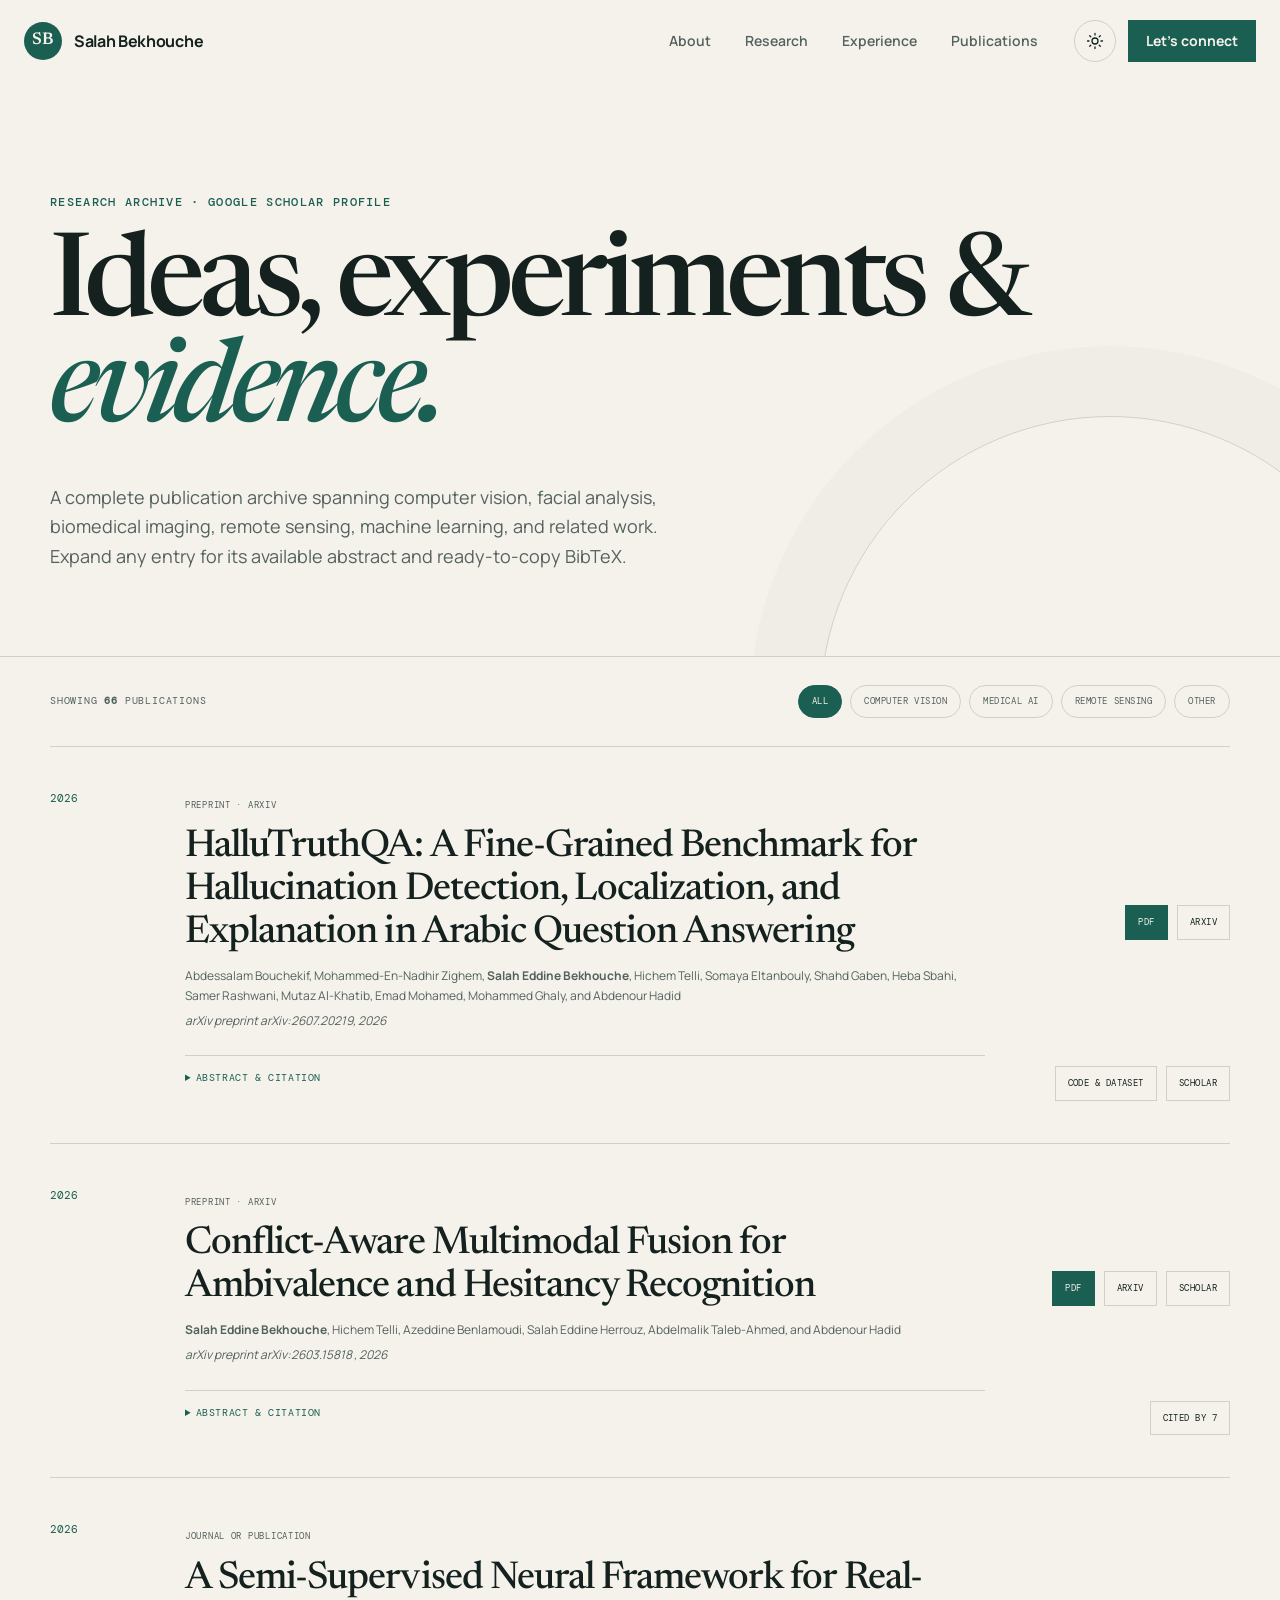
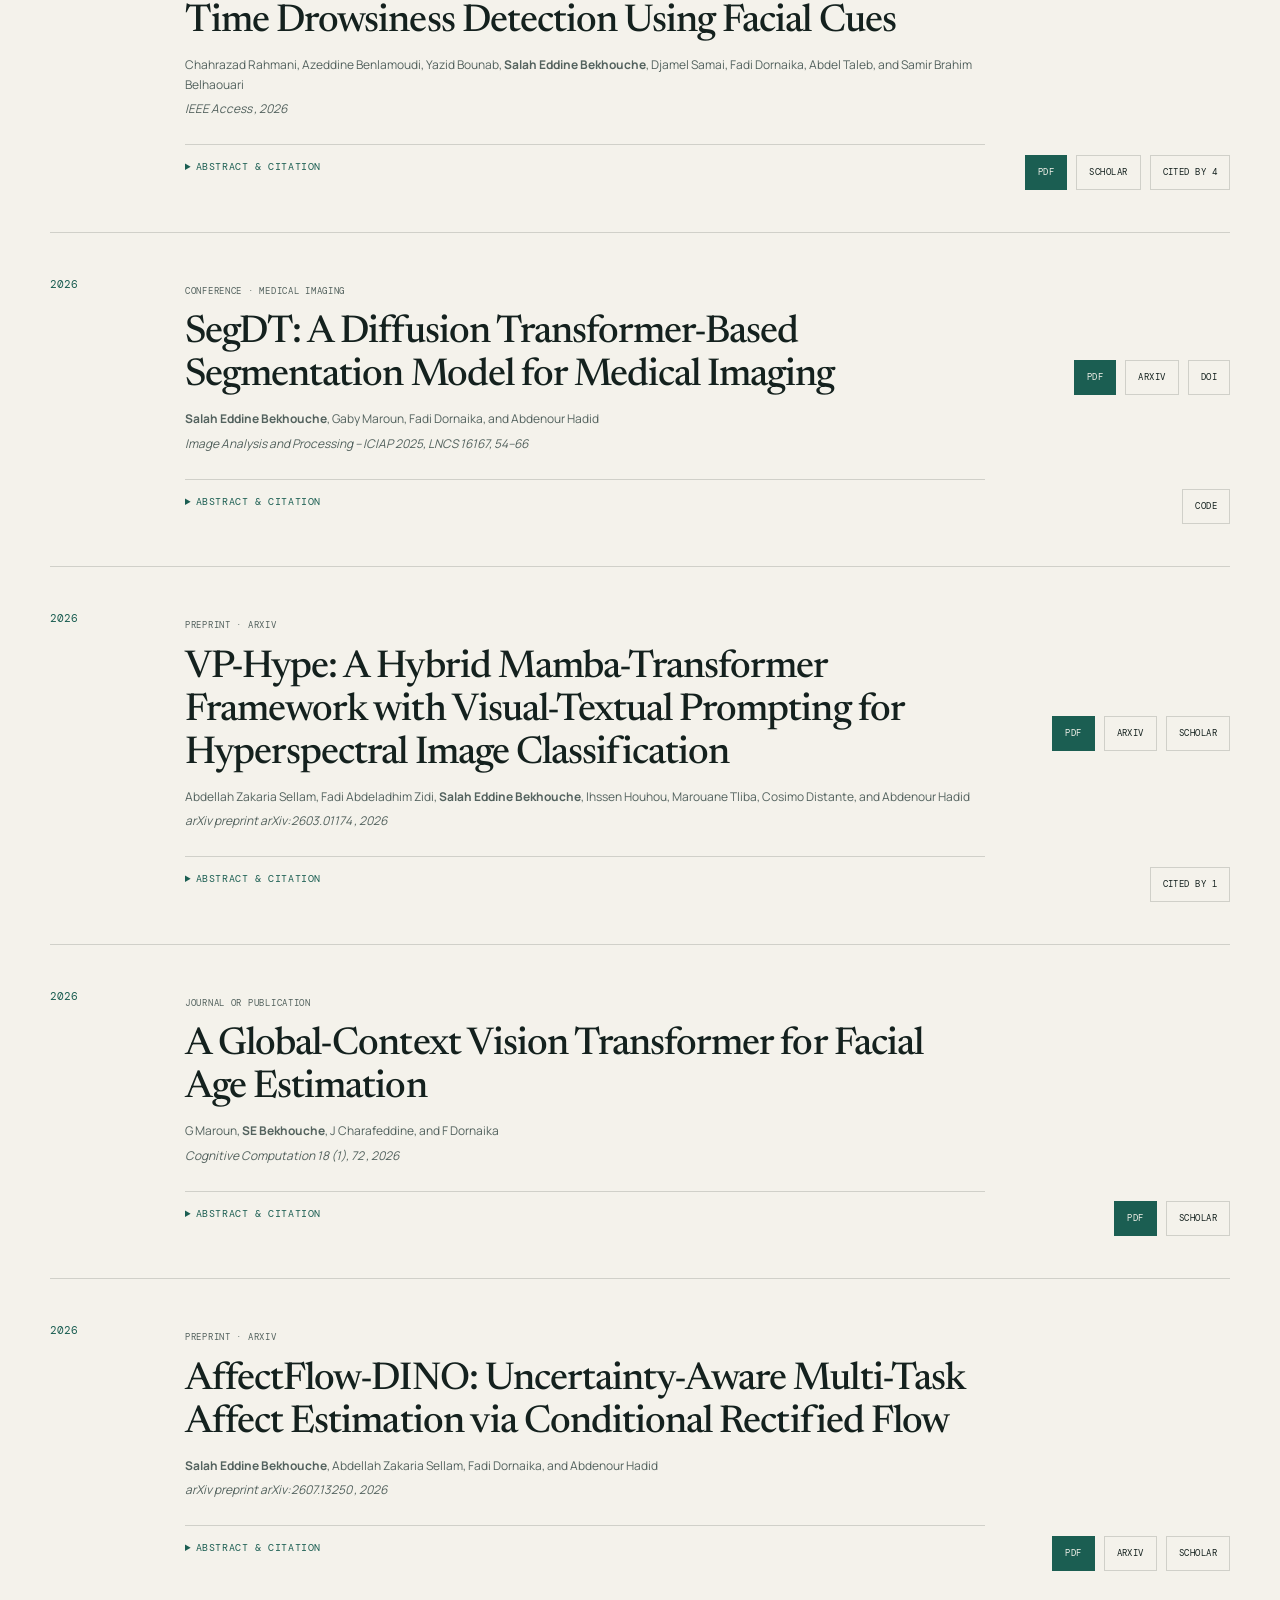
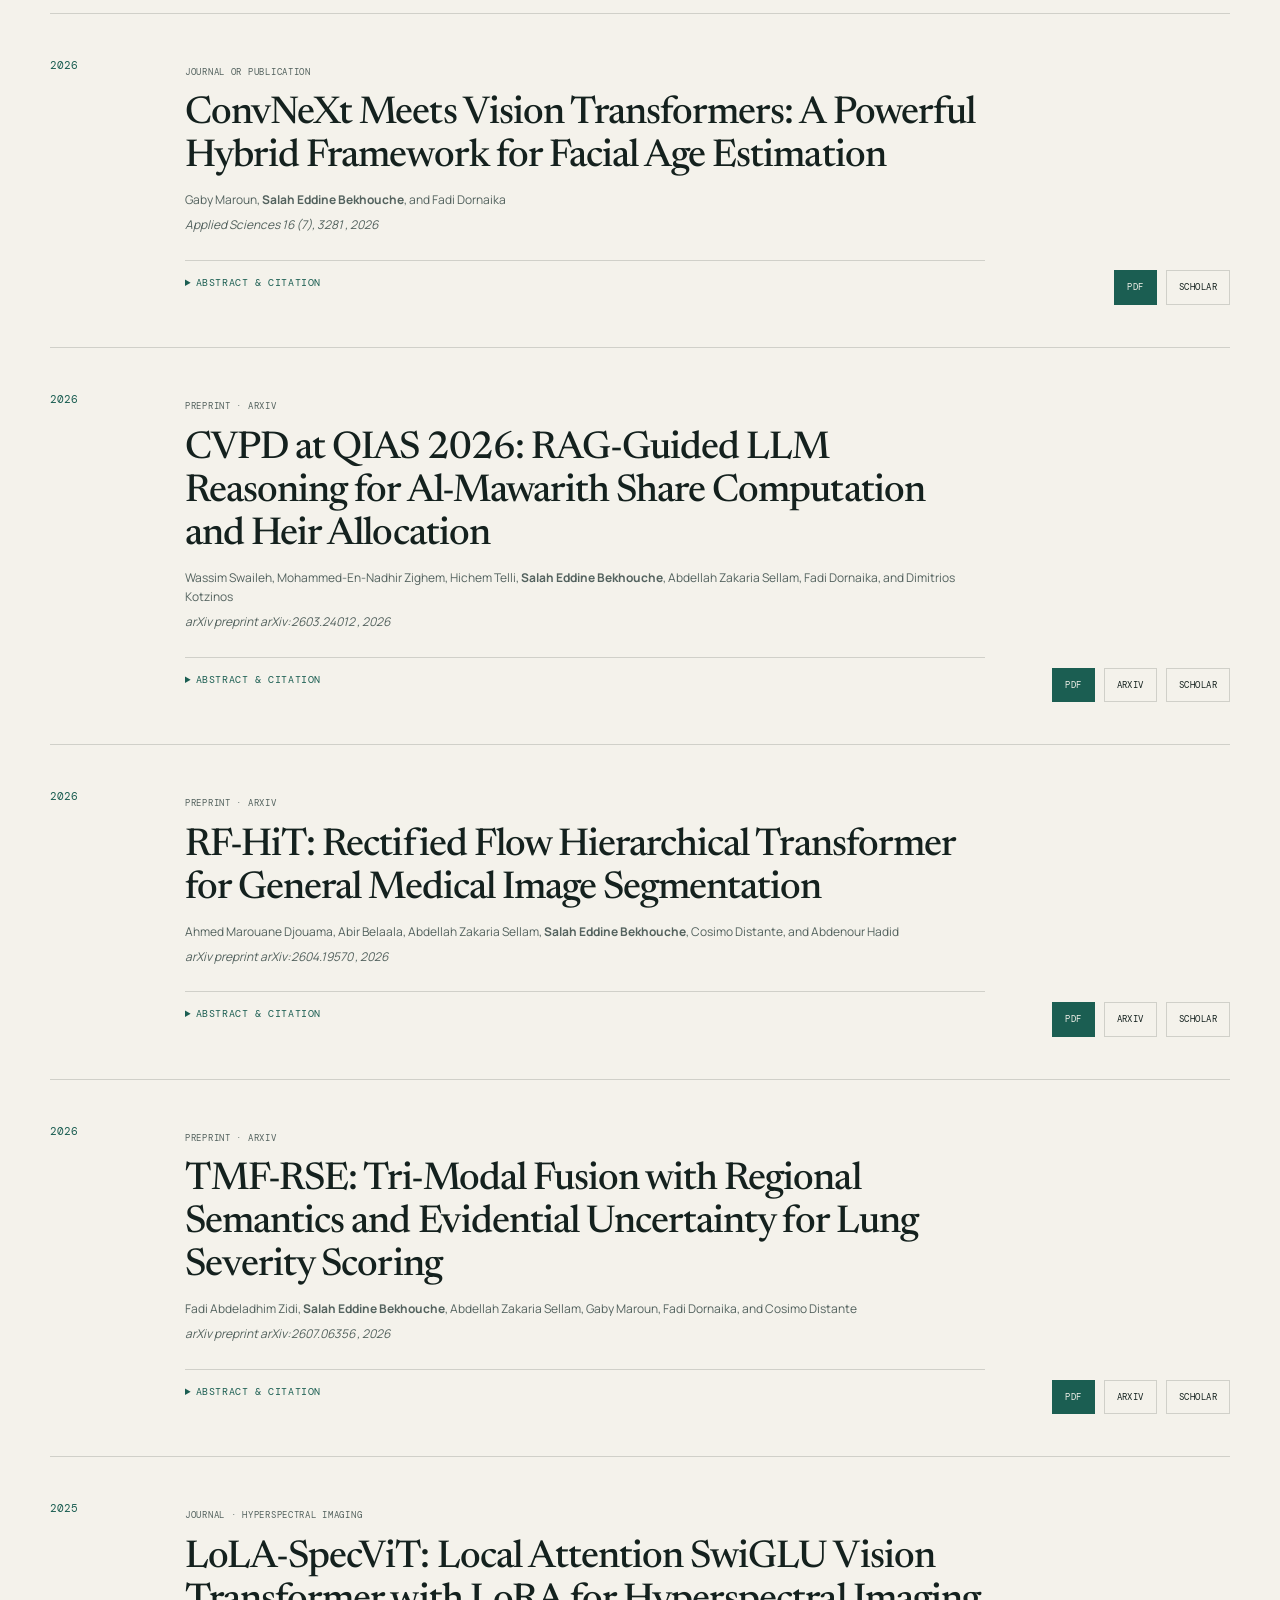
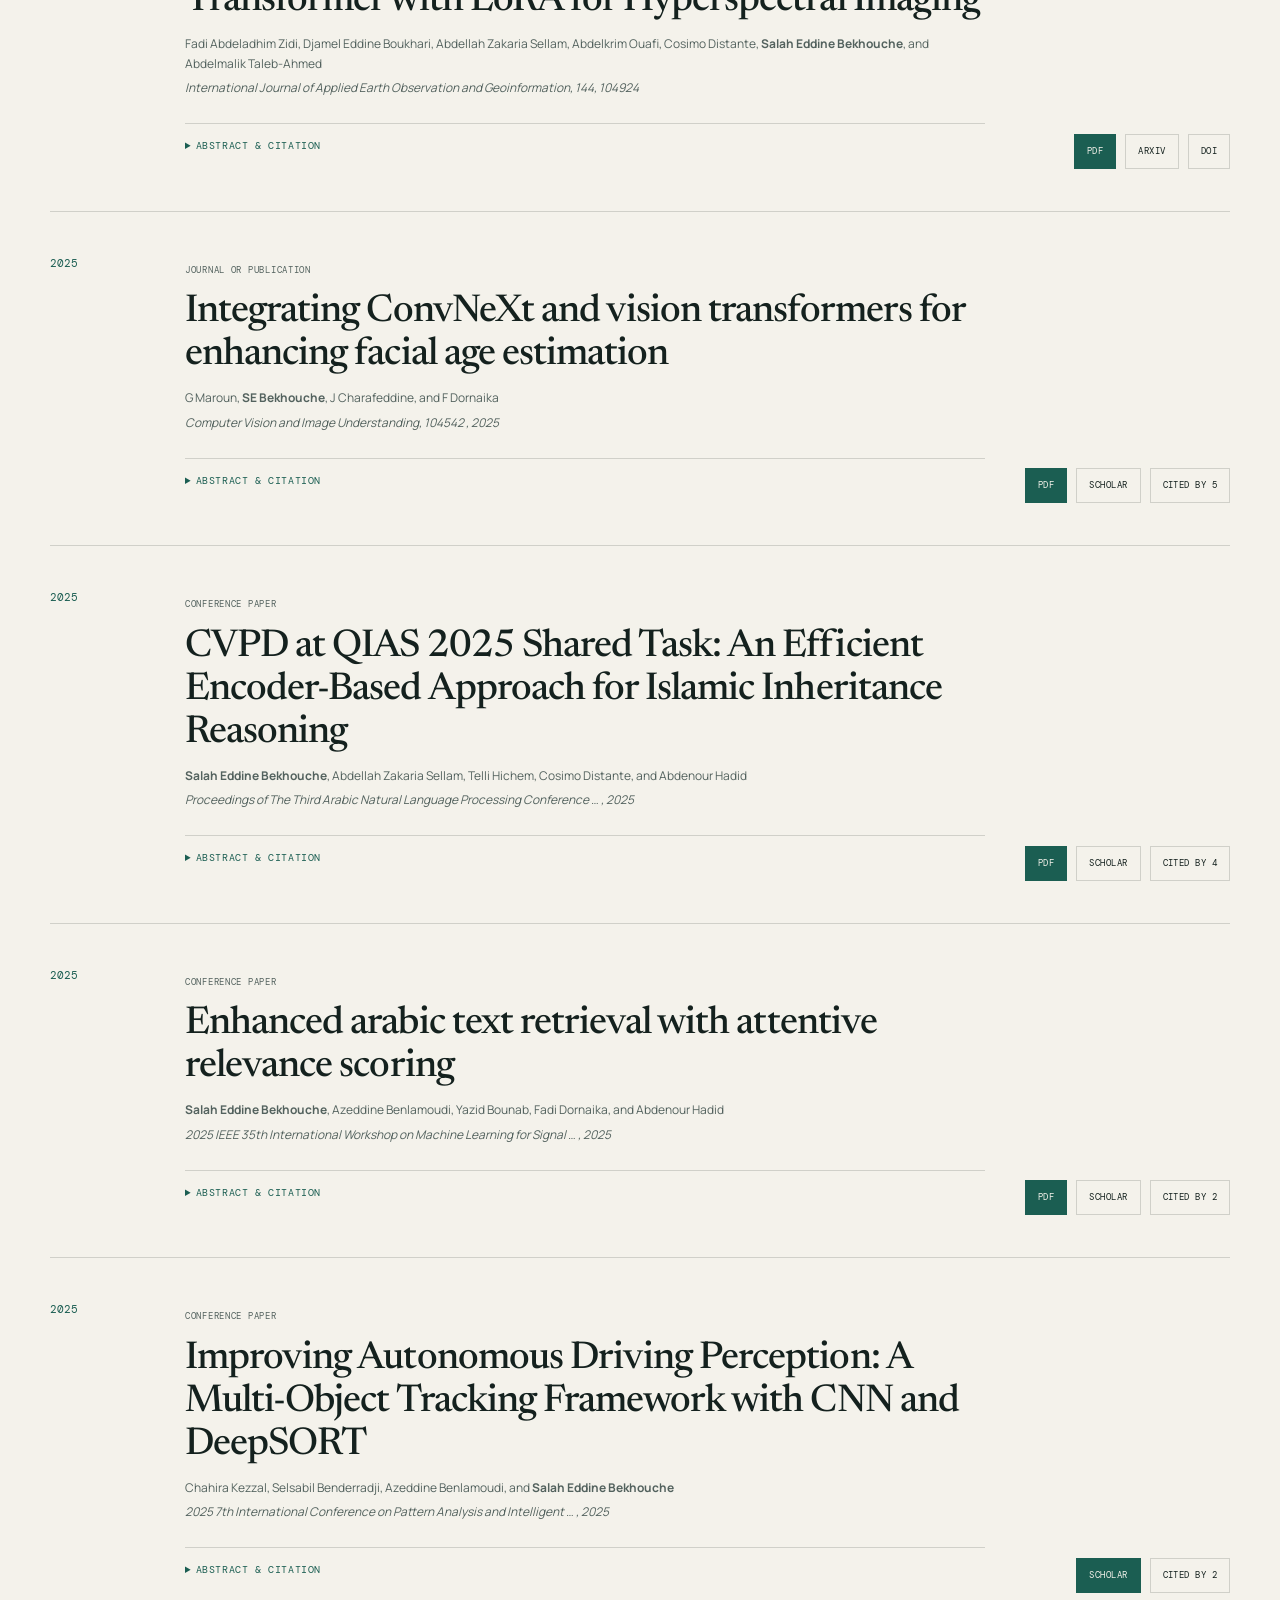
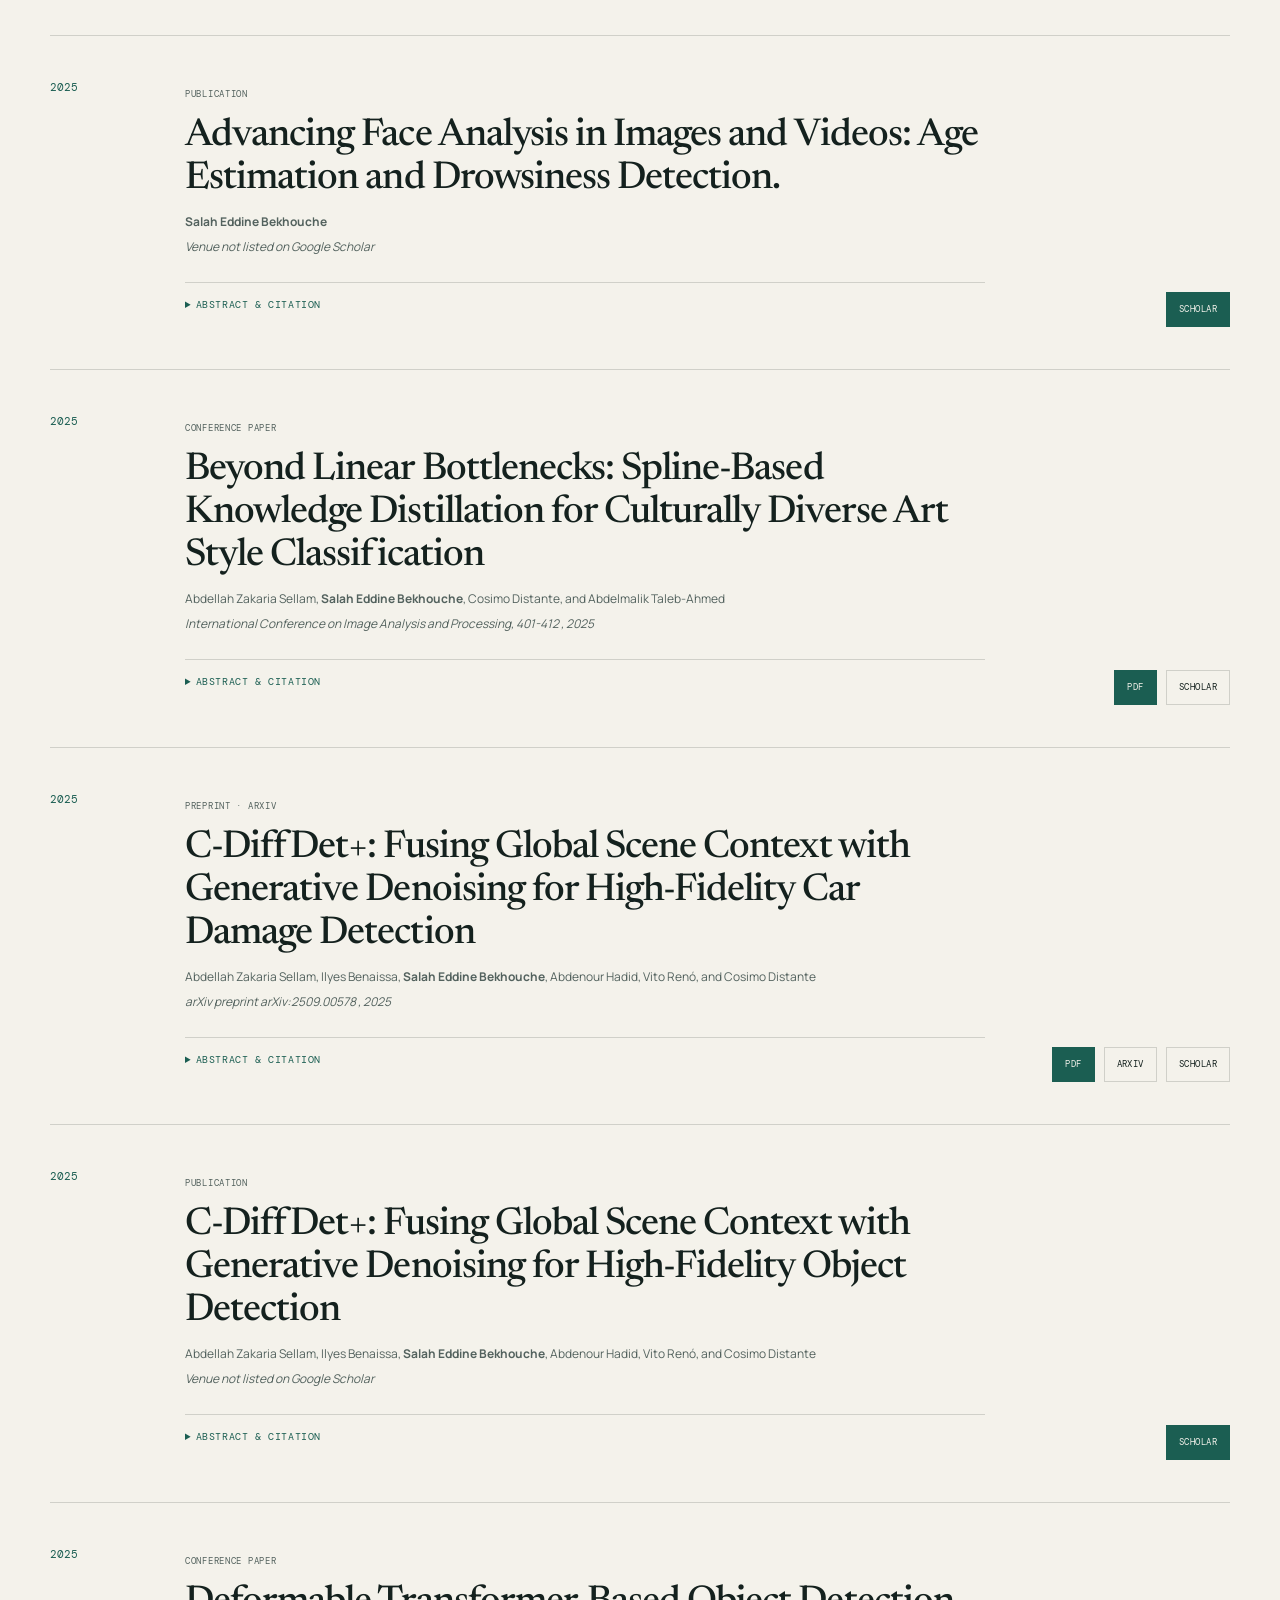
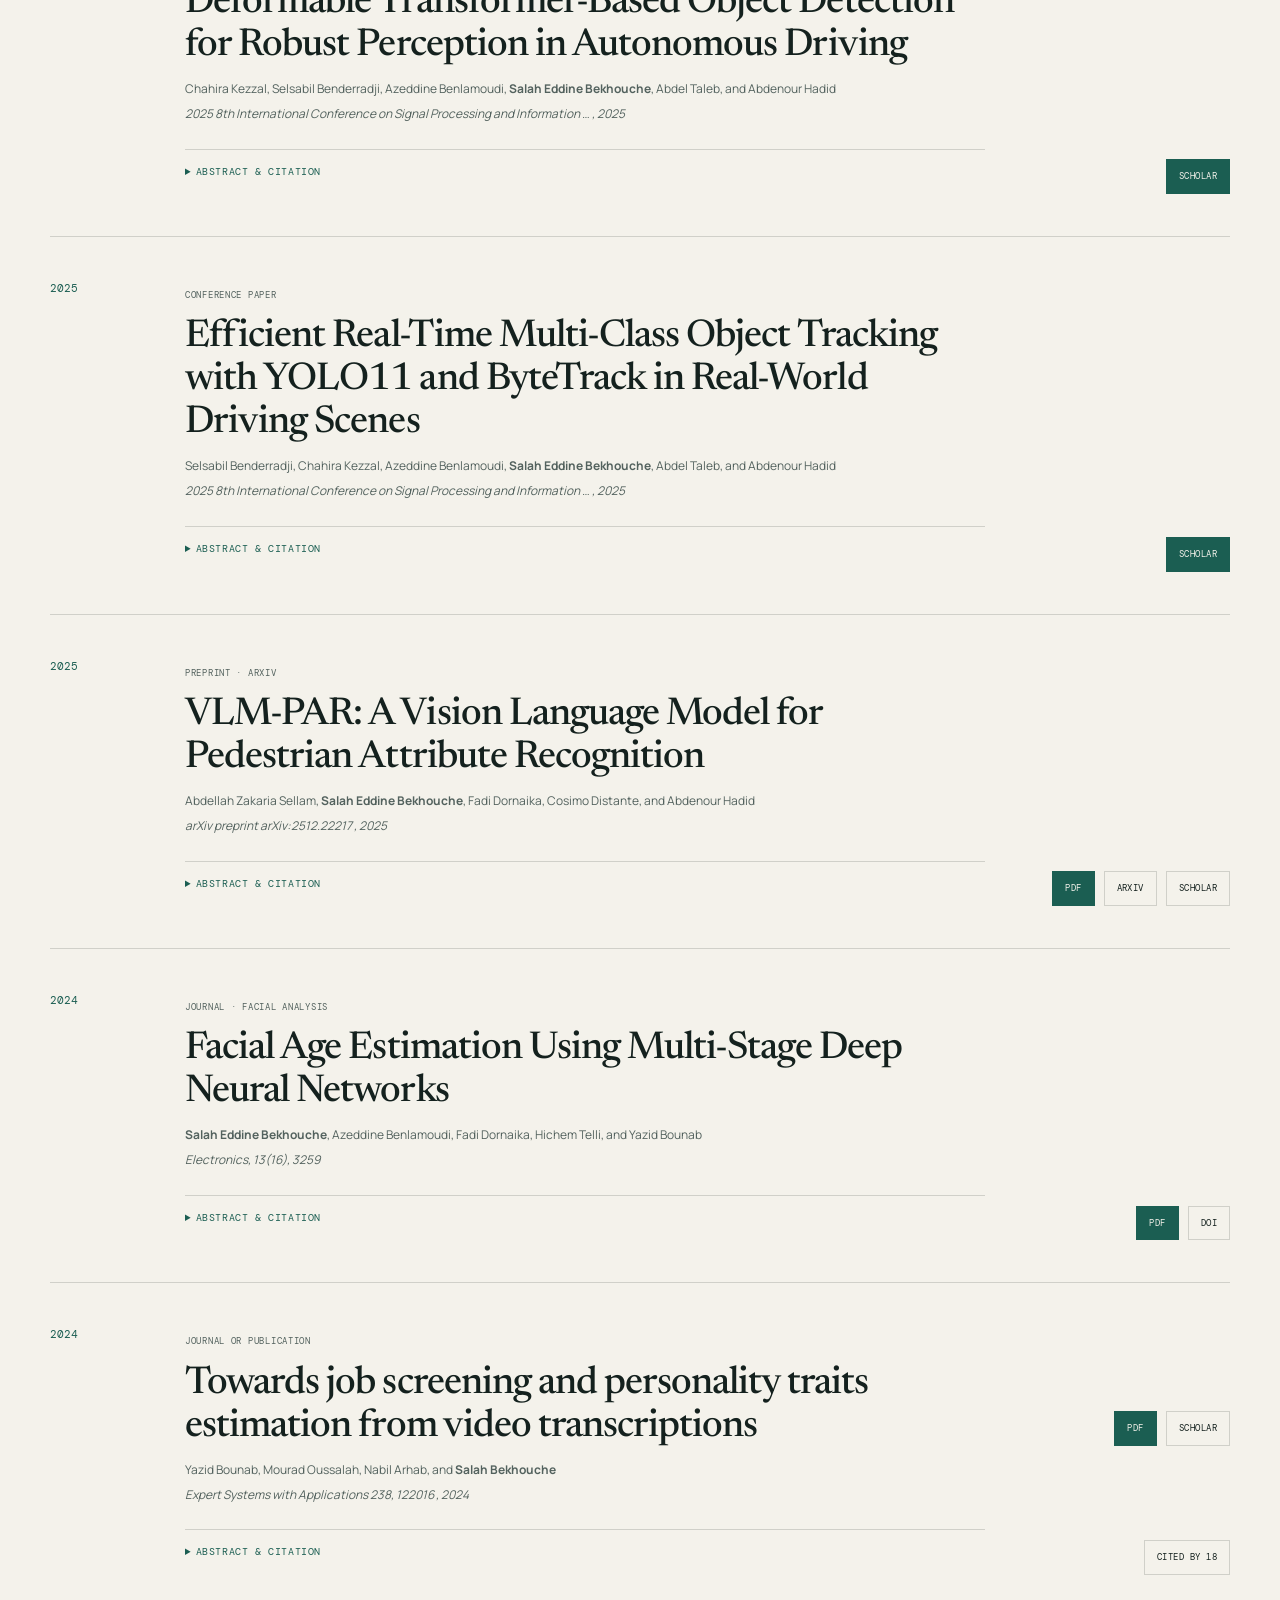
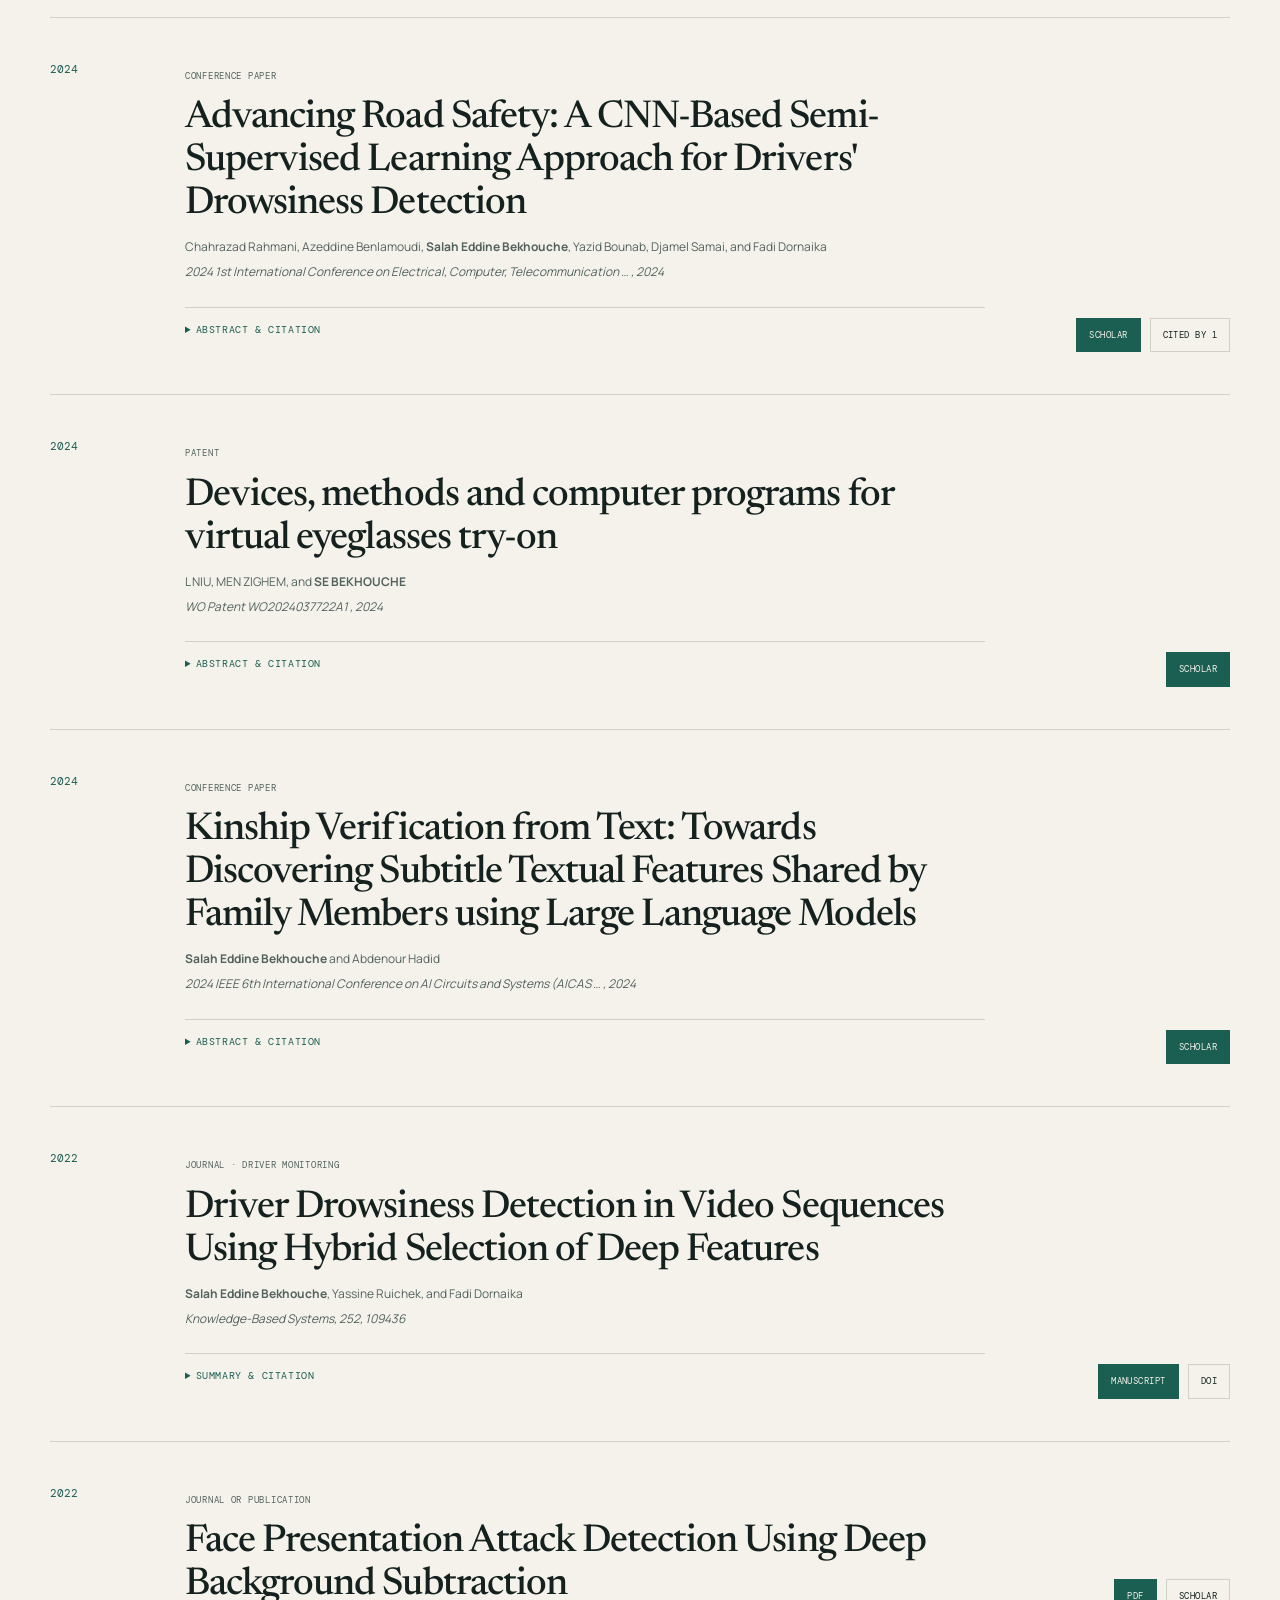
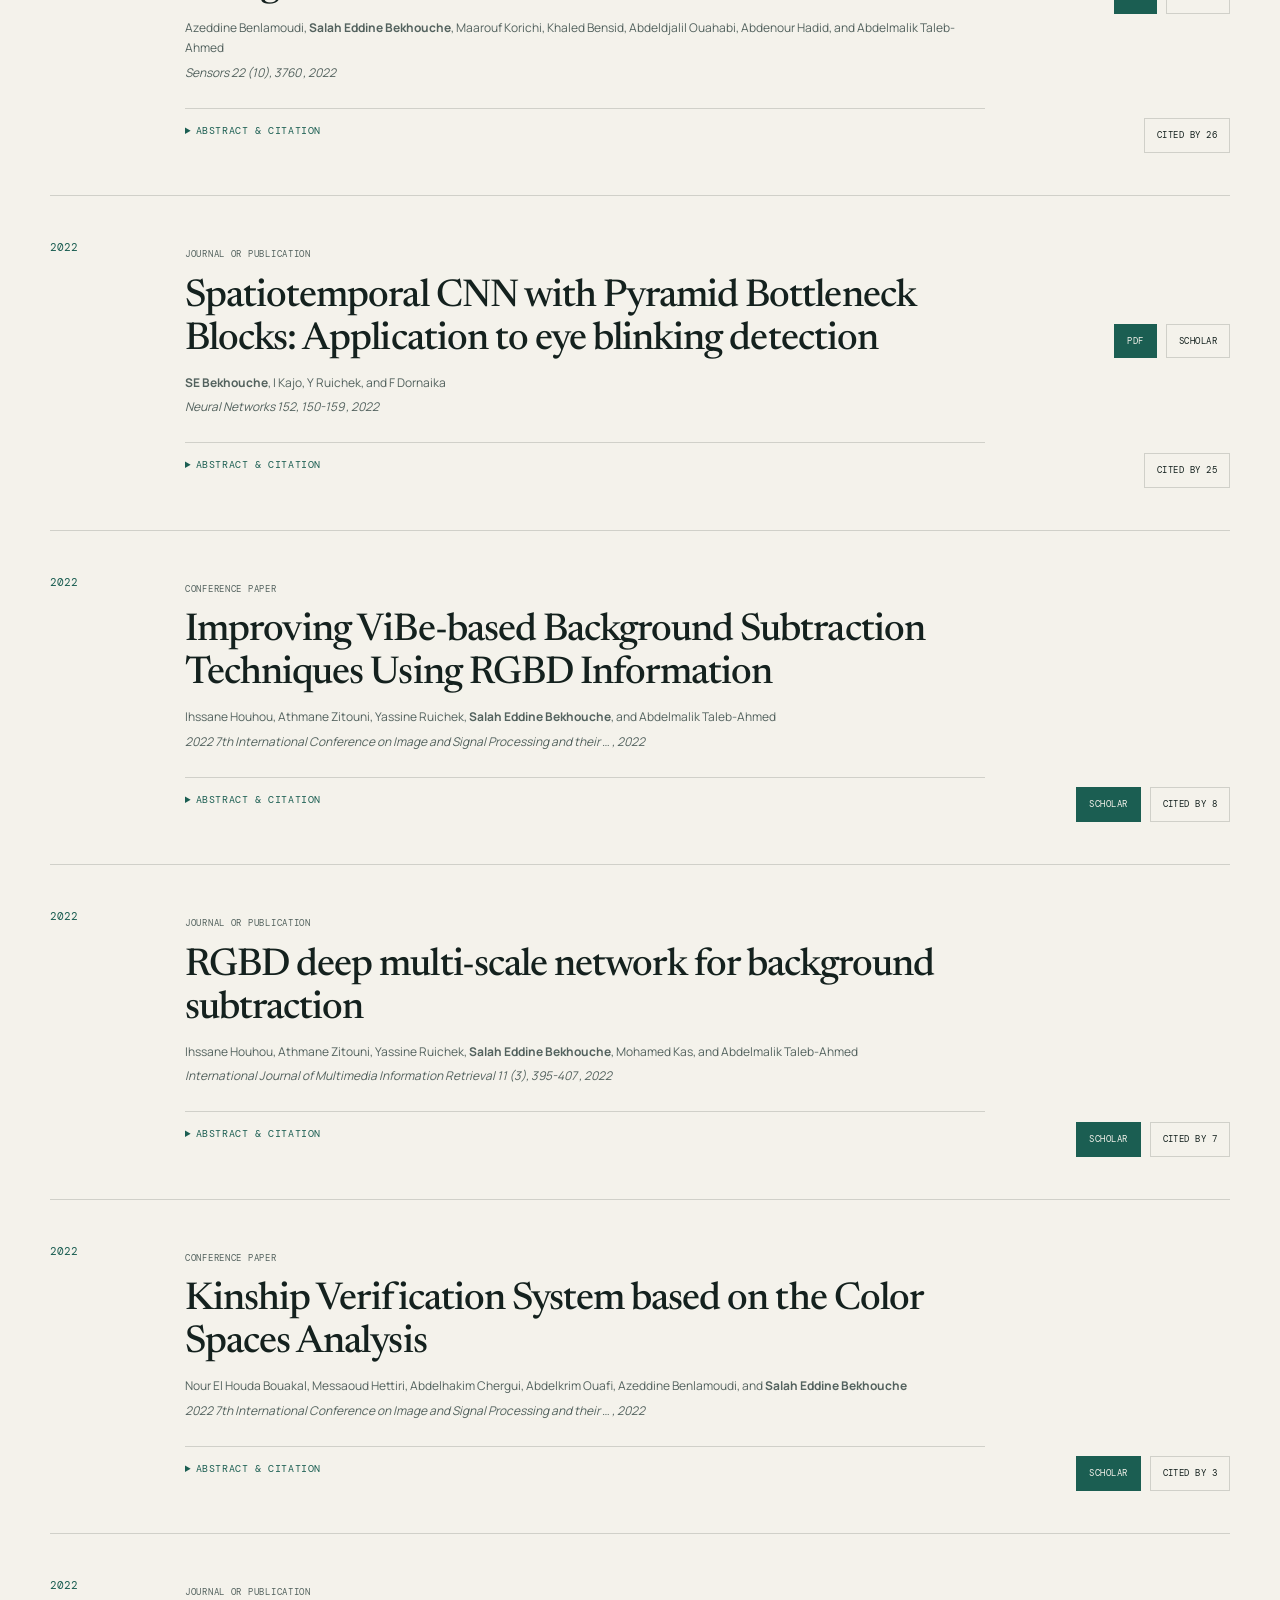
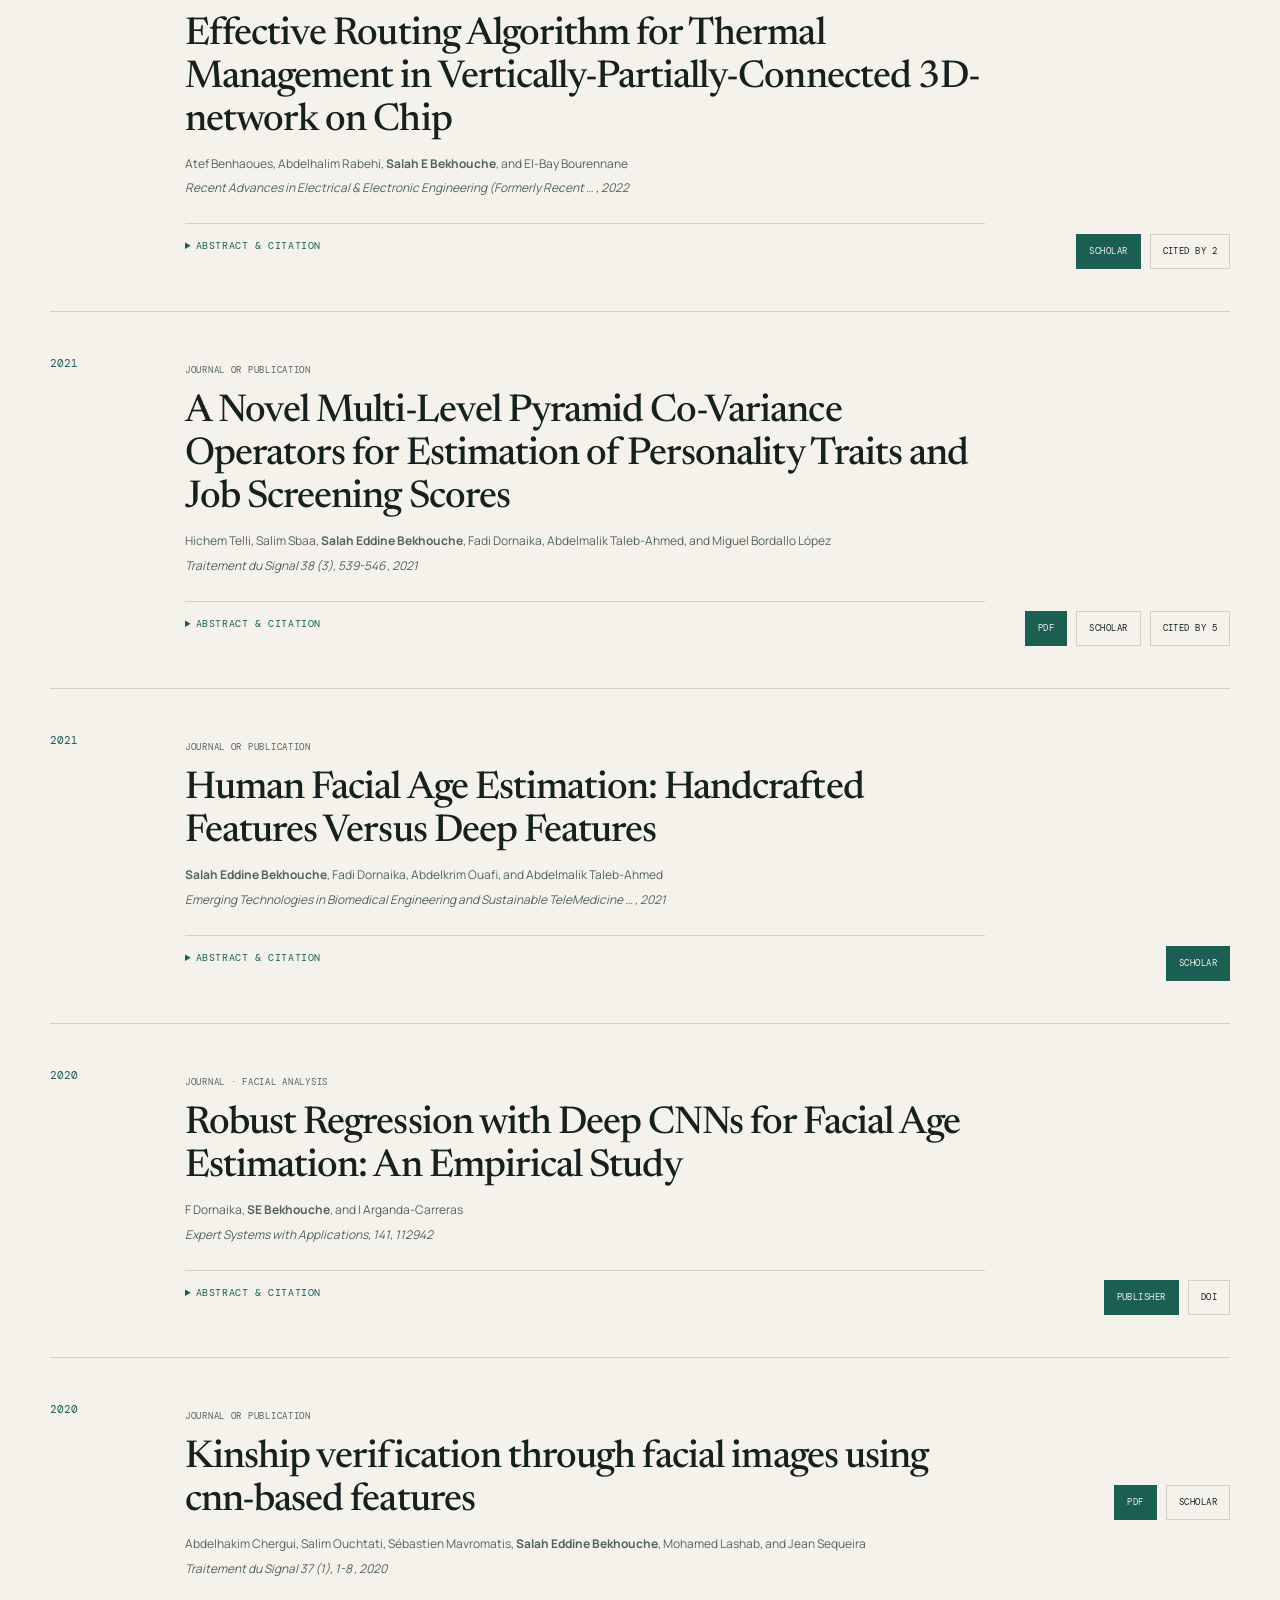
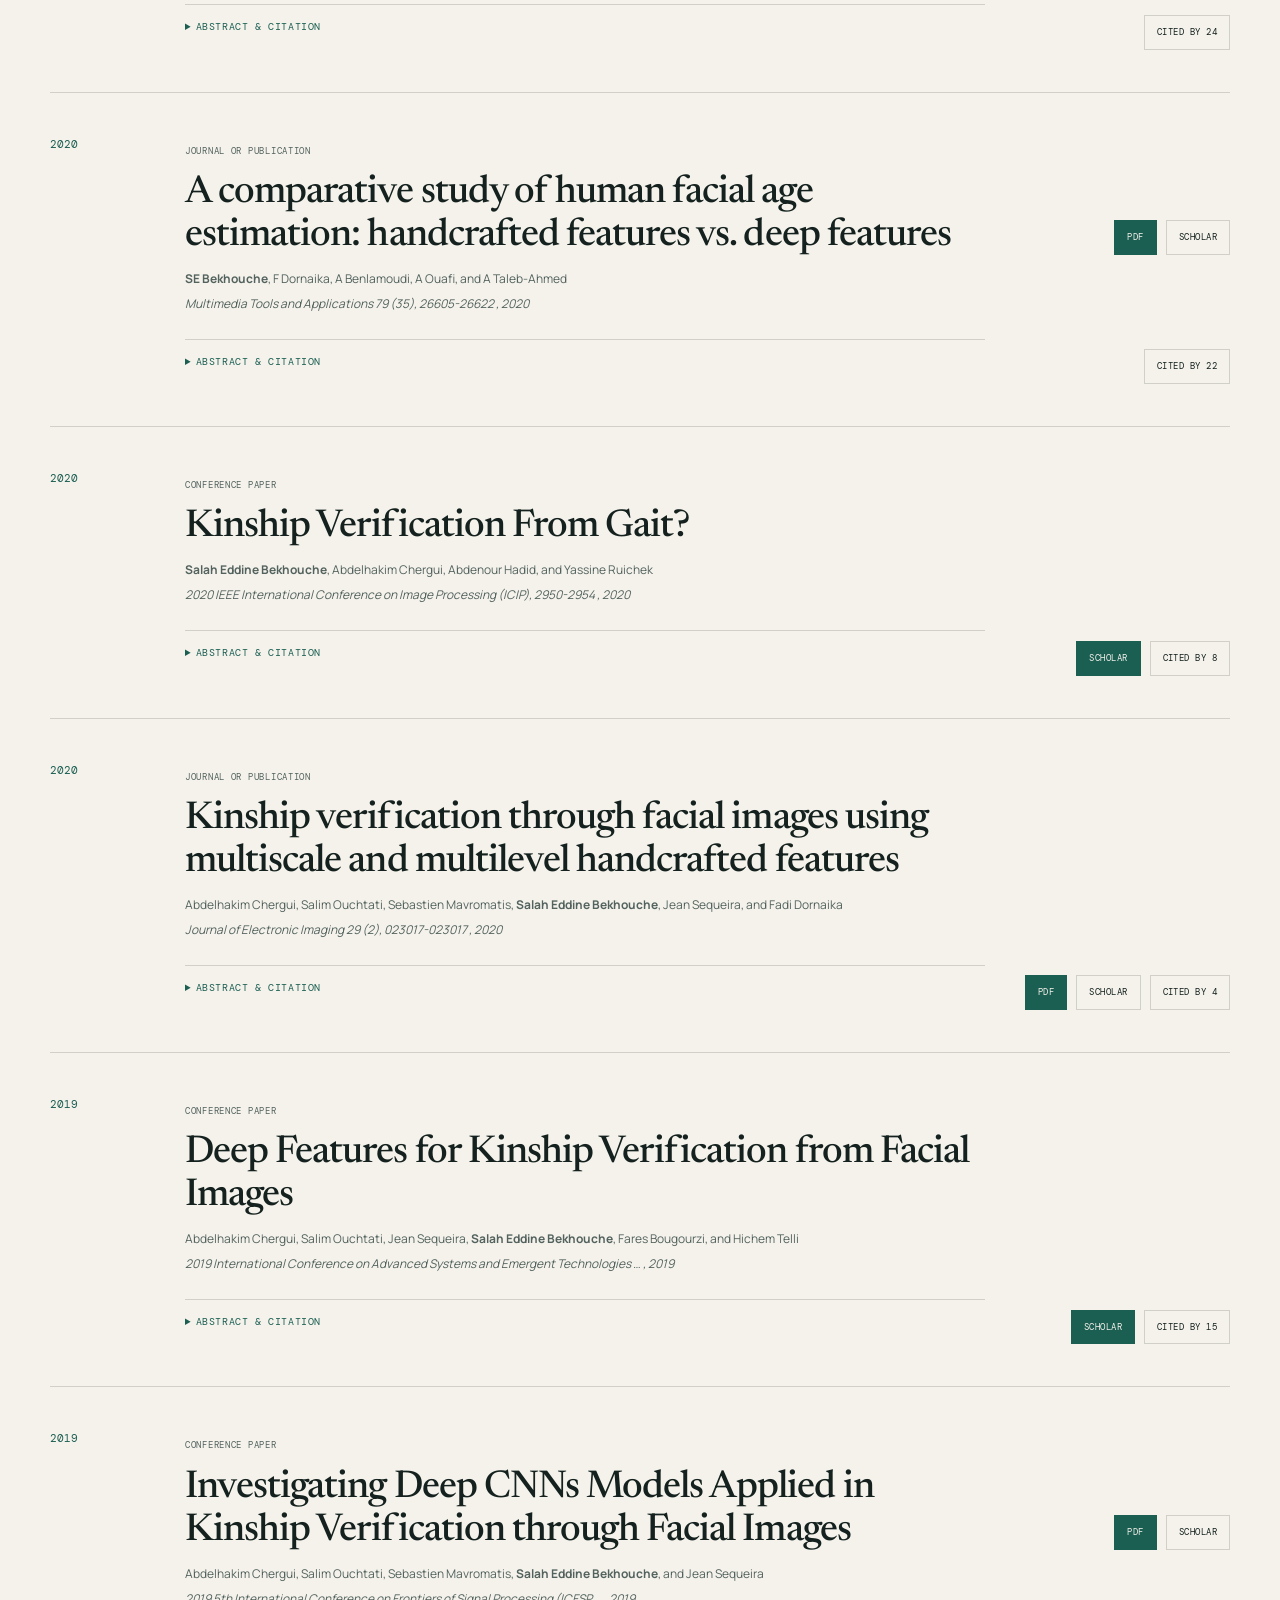
==== commit 9882153e: "add missing paper" ====
--- a/publications.html
+++ b/publications.html
@@ -96,7 +96,7 @@
       <section class="section-shell" aria-labelledby="publication-list-title">
         <div class="library-toolbar">
           <p class="library-count" id="publication-list-title">
-            Showing <strong>65</strong> publications
+            Showing <strong>66</strong> publications
           </p>
           <div class="library-filters" aria-label="Filter publications">
             <button class="filter-button active" type="button" data-filter="all" aria-pressed="true">All</button>
@@ -109,6 +109,64 @@
 
         <div class="library-list">
           <!-- PUBLICATIONS:START -->
+          <article class="library-item reveal" id="hallutruthqa" data-topic="other">
+            <div class="library-year">2026</div>
+            <div>
+              <span class="library-type">Preprint · arXiv</span>
+              <h2>HalluTruthQA: A Fine-Grained Benchmark for Hallucination Detection, Localization, and Explanation in Arabic Question Answering</h2>
+              <p class="library-authors">
+                Abdessalam Bouchekif, Mohammed-En-Nadhir Zighem, <strong>Salah Eddine Bekhouche</strong>, Hichem Telli, Somaya Eltanbouly, Shahd Gaben, Heba Sbahi, Samer Rashwani, Mutaz Al-Khatib, Emad Mohamed, Mohammed Ghaly, and Abdenour Hadid
+              </p>
+              <p class="library-venue">arXiv preprint arXiv:2607.20219, 2026</p>
+              <details class="paper-details">
+                <summary>Abstract &amp; citation</summary>
+                <div class="paper-details-content">
+                  <h3>Abstract</h3>
+                  <p class="paper-abstract">
+                    Large language models (LLMs) can generate fluent Arabic answers, yet factual errors remain
+                    difficult to detect, localize, explain, and verify. Existing hallucination benchmarks often
+                    provide response-level labels, with limited support for identifying the exact erroneous
+                    content, explaining why it is incorrect, or selecting the correct factual answer. We
+                    introduce HalluTruthQA, a fine-grained benchmark for hallucination evaluation in Arabic
+                    question answering. The benchmark contains 2,400 expert-curated examples across four
+                    knowledge-intensive domains: Islamic knowledge, history, science, and geography. Each
+                    example pairs an Arabic question and a model-generated answer with a verified reference
+                    answer, a binary hallucination label, six candidate answers for factual verification, and,
+                    for hallucinated answers, character-level erroneous spans, human-written explanations, and
+                    macro and micro hallucination types. We evaluate four open-source LLMs, Allam, Falcon-H1,
+                    Qwen32, and Silma, in a zero-shot setting across hallucination detection, span-level
+                    localization, factual verification, and explanation evaluation. Results show that these
+                    tasks capture different abilities: no single model achieves the strongest performance across
+                    all tasks, with best scores of 0.880 Macro-F1 for detection, 0.516 F1-Sp for localization,
+                    0.852 LO-Score for factual verification, and 0.644 final score for explanation evaluation.
+                    Our taxonomy shows that hallucination evaluation should move beyond detection toward
+                    localizing, verifying, and explaining factual errors. The code, dataset, prompts, and
+                    evaluation scripts are available at https://gitlab.com/nlpresearcher/HalluTruthQA.
+                  </p>
+                  <h3>BibTeX</h3>
+                  <div class="citation-box">
+                    <pre><code>@misc{Bouchekif2026HalluTruthQA,
+  title         = {HalluTruthQA: A Fine-Grained Benchmark for Hallucination Detection, Localization, and Explanation in Arabic Question Answering},
+  author        = {Abdessalam Bouchekif and Mohammed-En-Nadhir Zighem and Salah Eddine Bekhouche and Hichem Telli and Somaya Eltanbouly and Shahd Gaben and Heba Sbahi and Samer Rashwani and Mutaz Al-Khatib and Emad Mohamed and Mohammed Ghaly and Abdenour Hadid},
+  journal       = {arXiv preprint arXiv:2607.20219},
+  year          = {2026},
+  eprint        = {2607.20219},
+  archivePrefix = {arXiv},
+  url           = {https://arxiv.org/abs/2607.20219}
+}</code></pre>
+                  </div>
+                  <button class="action-link copy-citation" type="button">Copy BibTeX</button>
+                </div>
+              </details>
+            </div>
+            <div class="library-actions">
+              <a class="action-link primary" href="https://arxiv.org/pdf/2607.20219">PDF</a>
+              <a class="action-link" href="https://arxiv.org/abs/2607.20219">arXiv</a>
+              <a class="action-link" href="https://gitlab.com/nlpresearcher/HalluTruthQA">Code &amp; dataset</a>
+              <a class="action-link" href="https://scholar.google.com/citations?view_op=view_citation&amp;hl=en&amp;user=IiMXAxUAAAAJ&amp;sortby=pubdate&amp;citation_for_view=IiMXAxUAAAAJ:p2g8aNsByqUC">Scholar</a>
+            </div>
+          </article>
+
           <article class="library-item reveal" id="conflict-aware-multimodal-fusion-for-ambivalence-and-hesitancy-recogniti" data-topic="other">
             <div class="library-year">2026</div>
             <div>
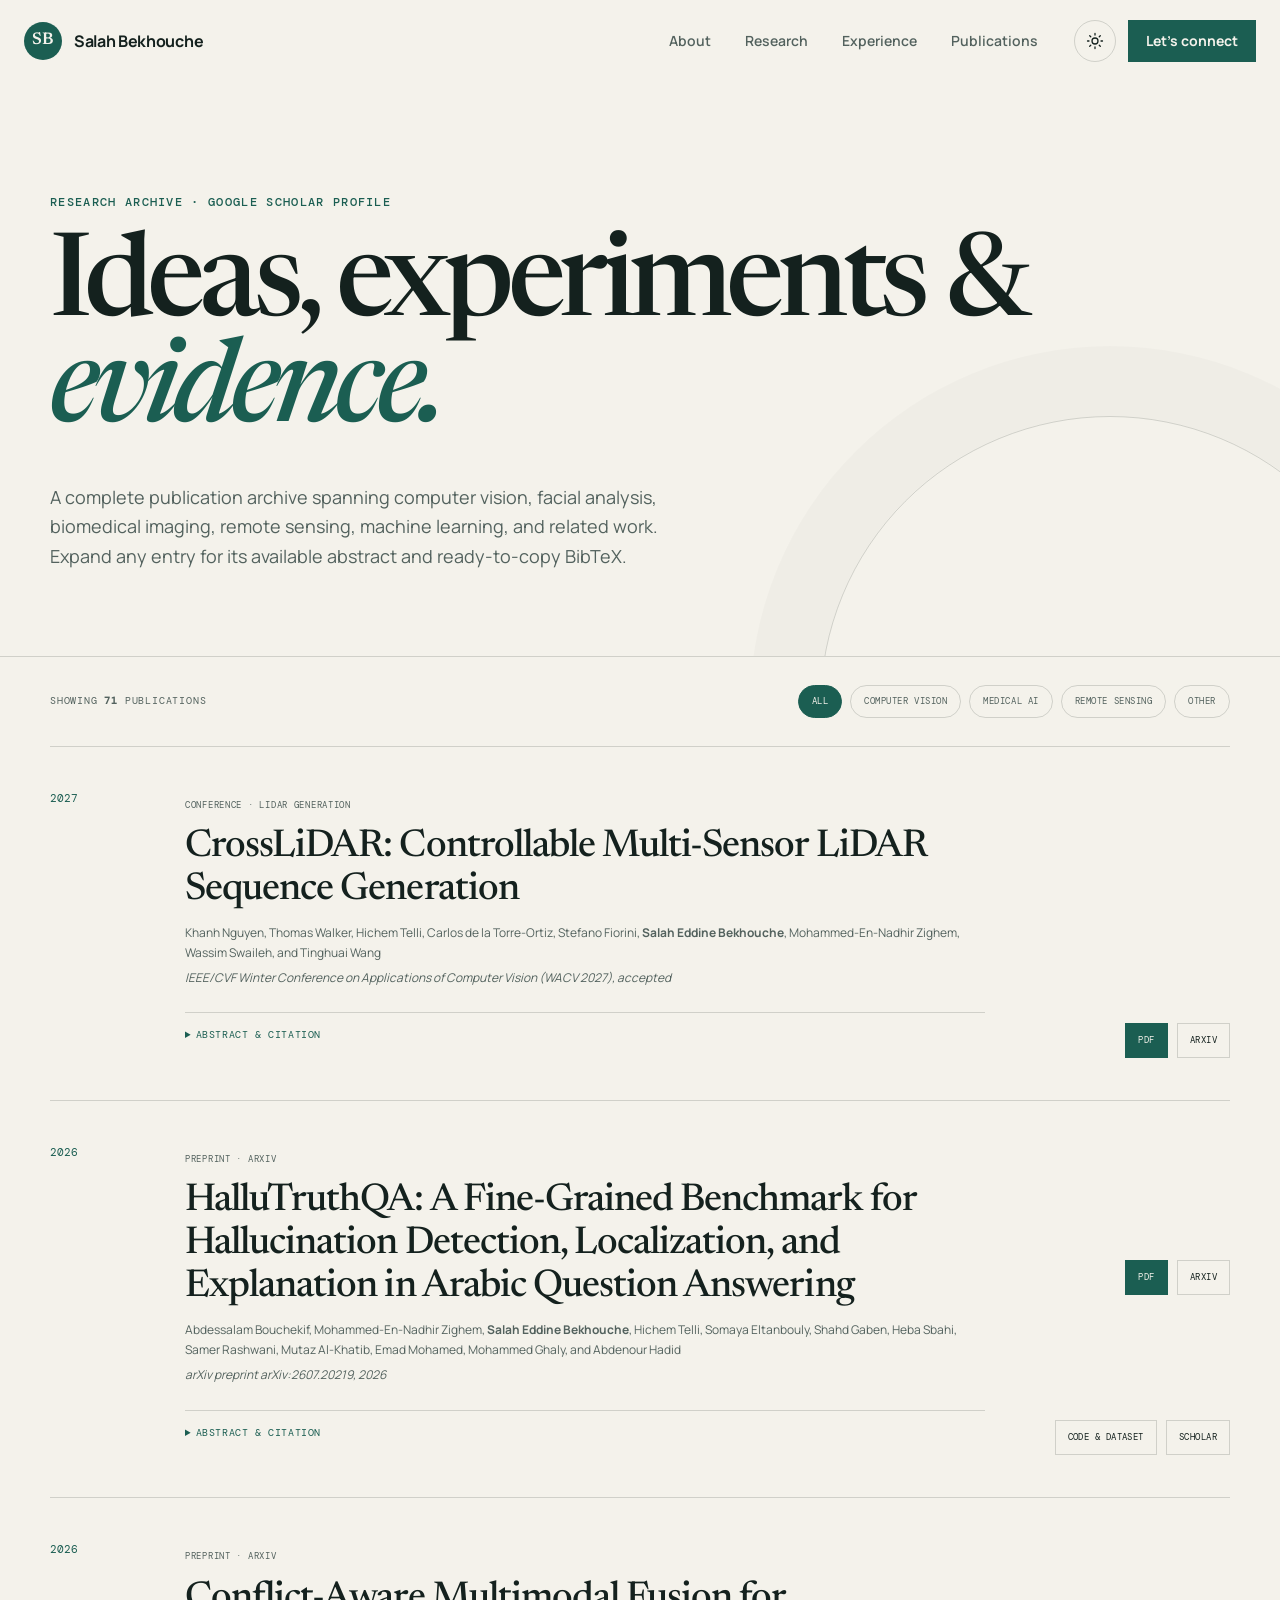
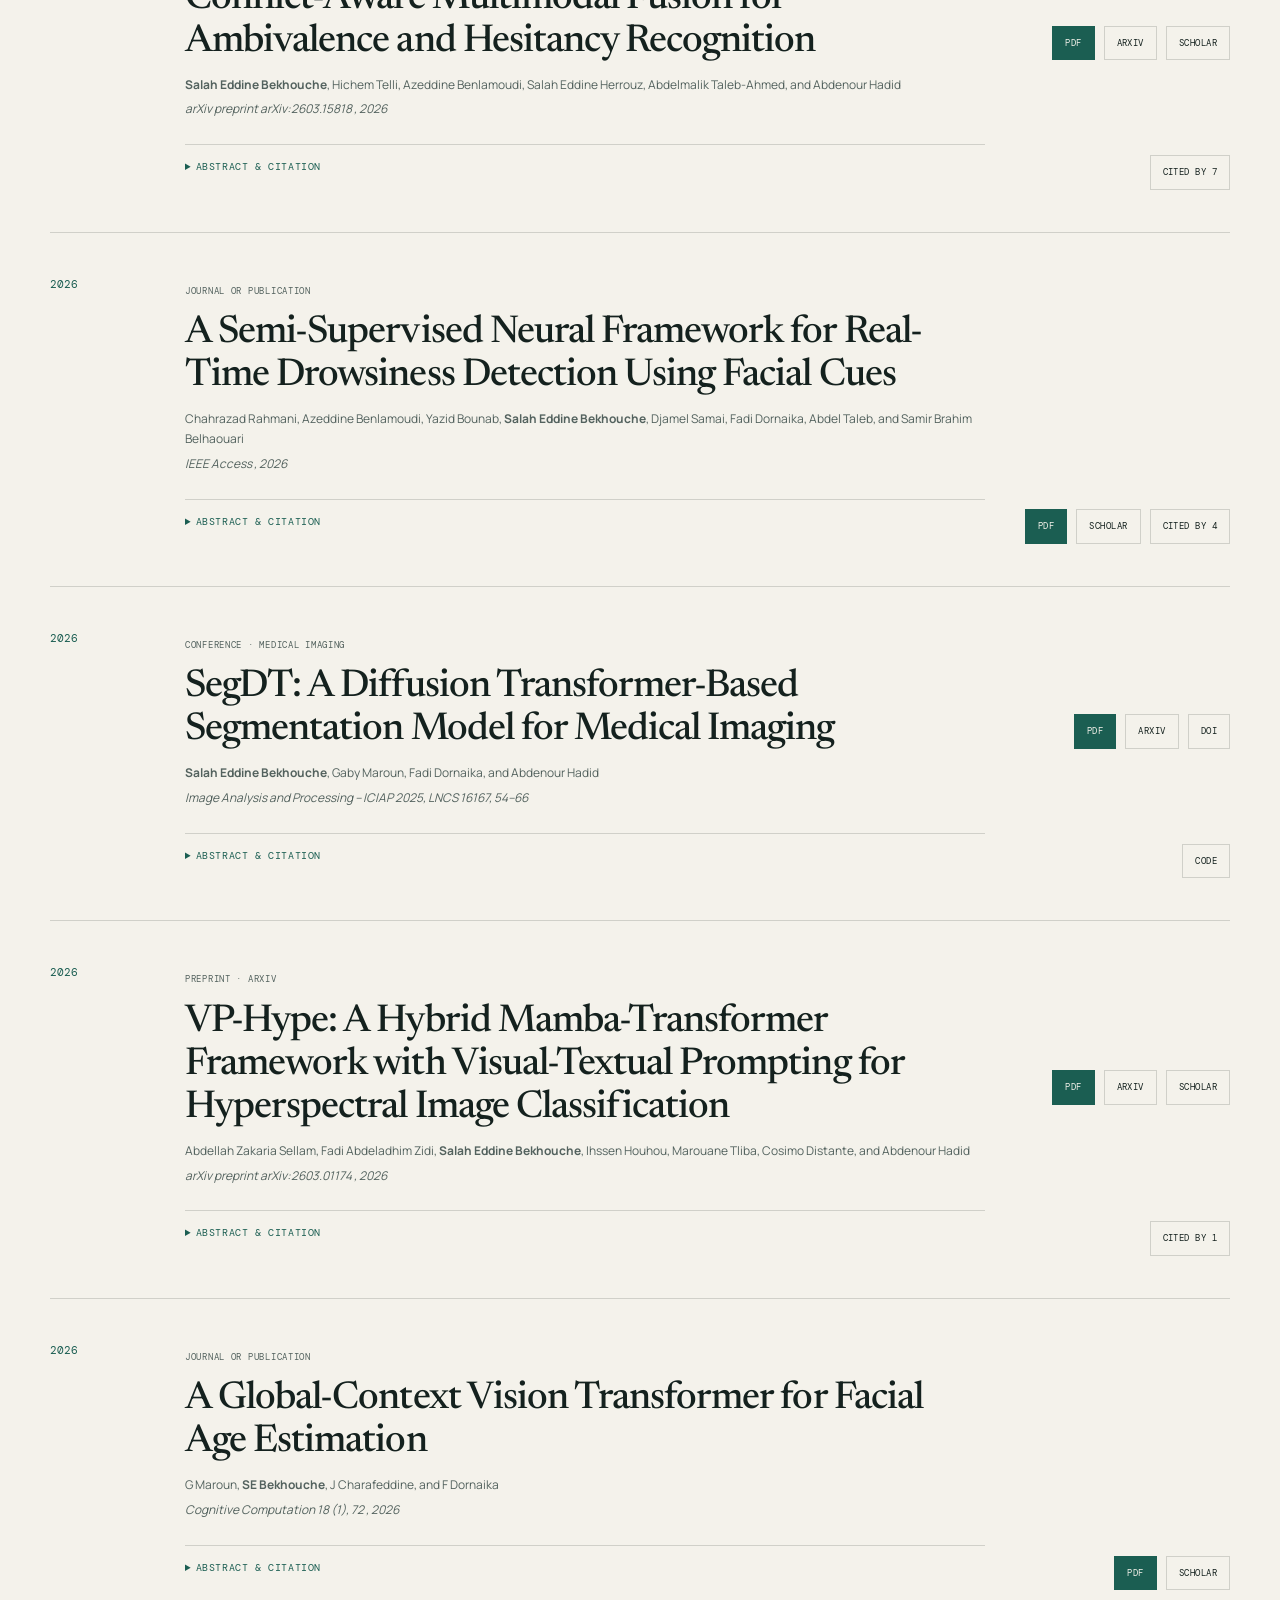
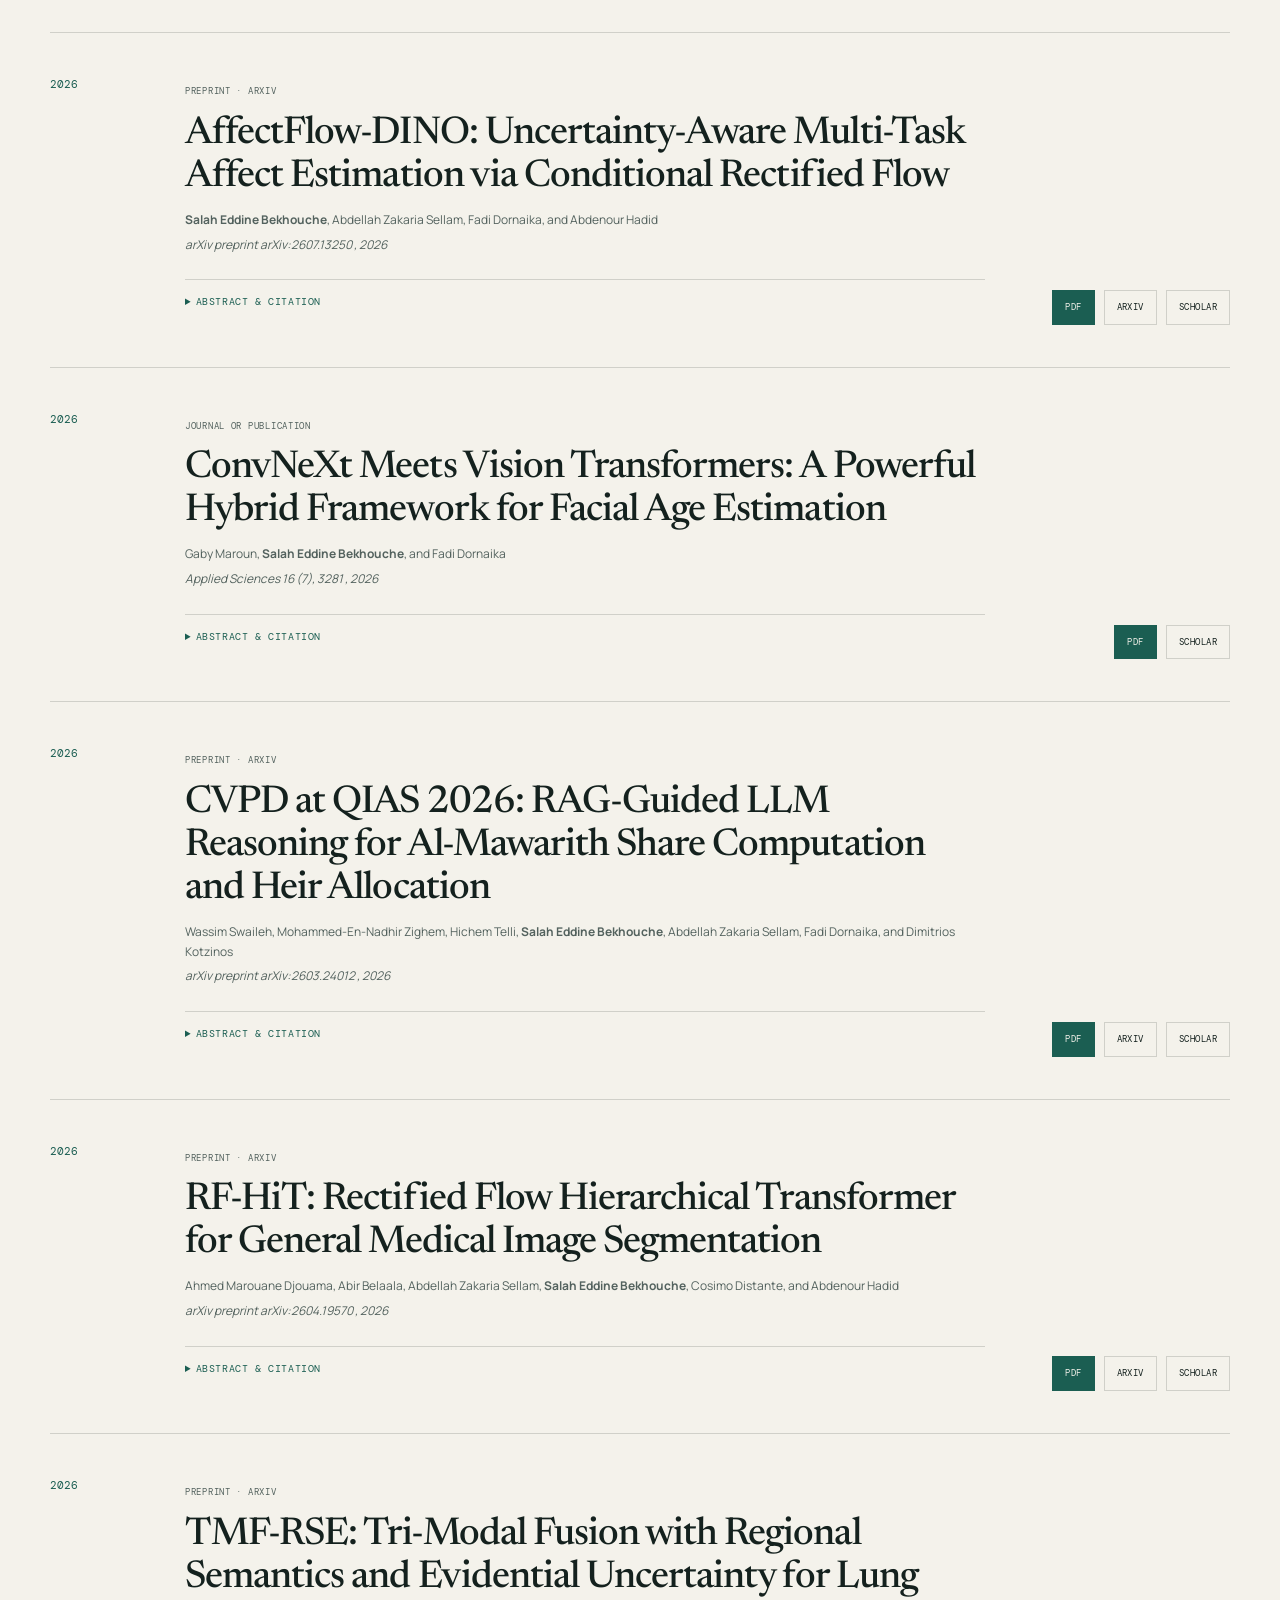
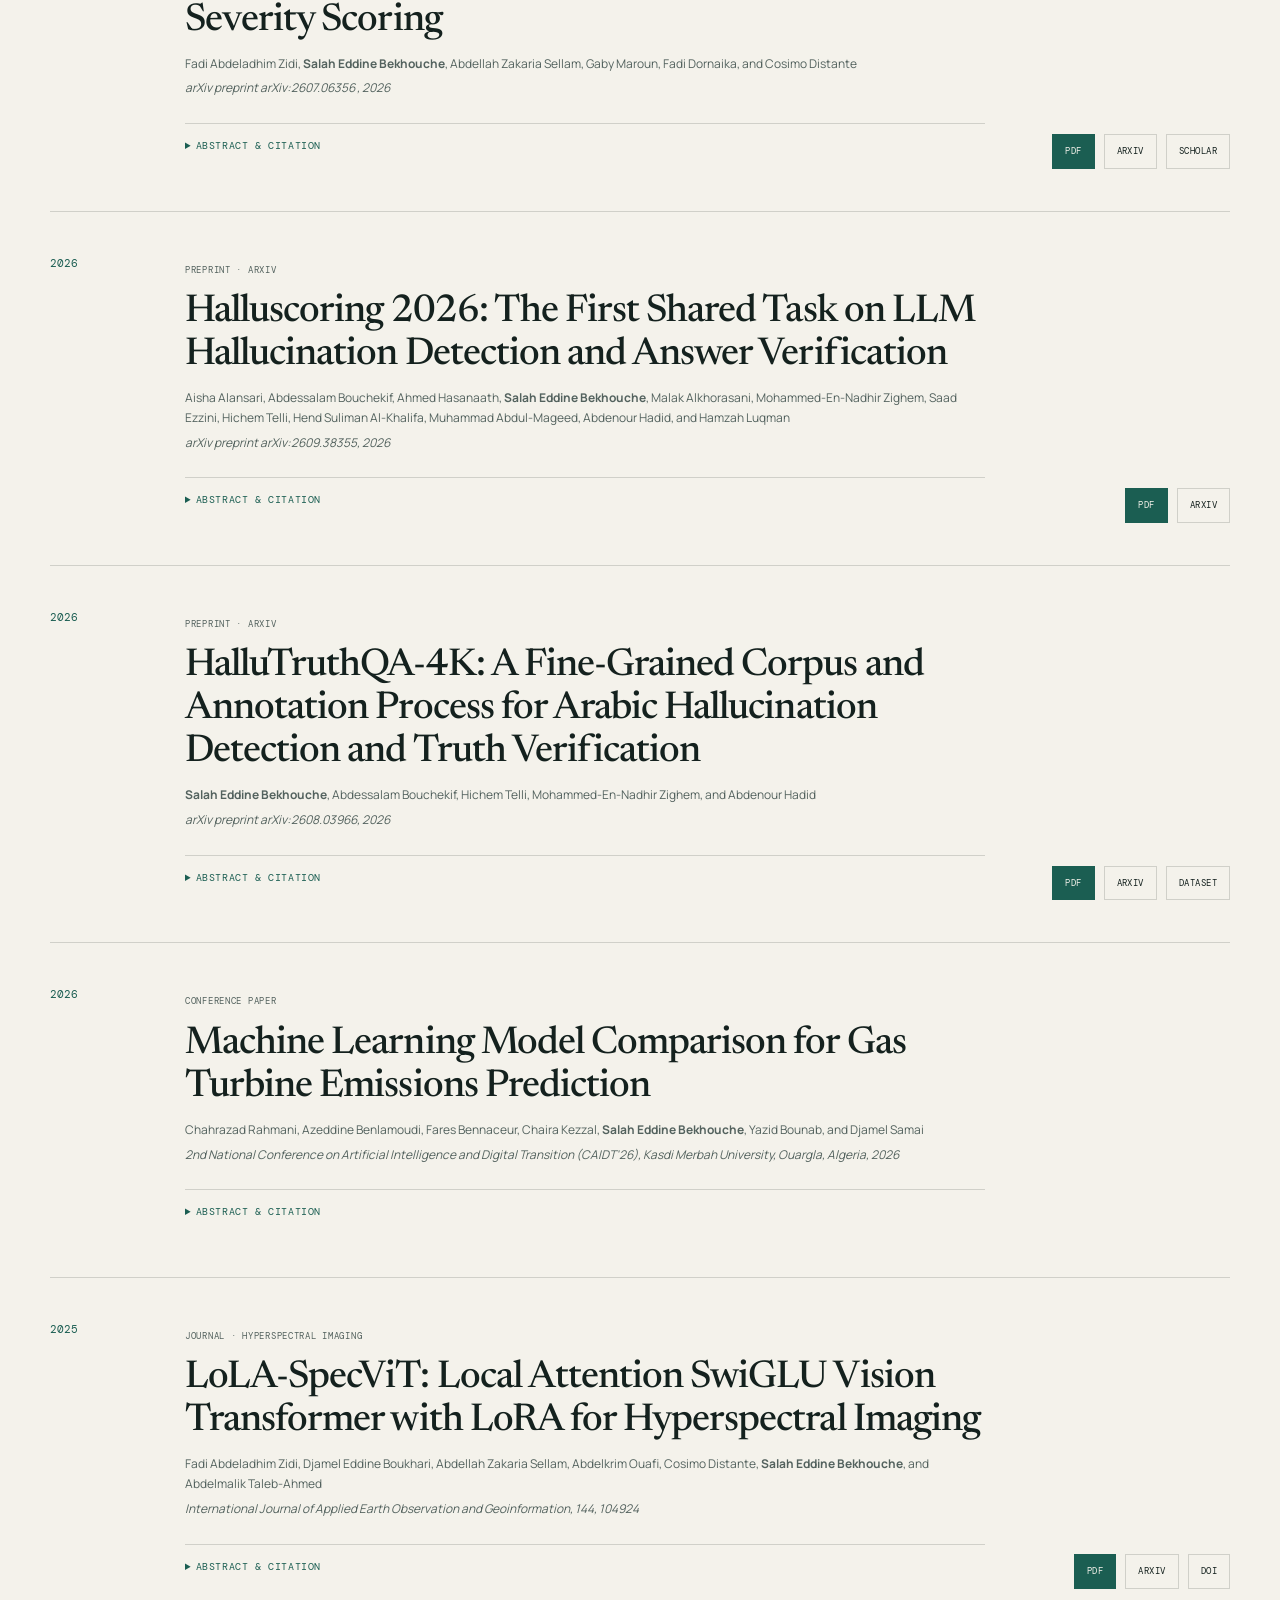
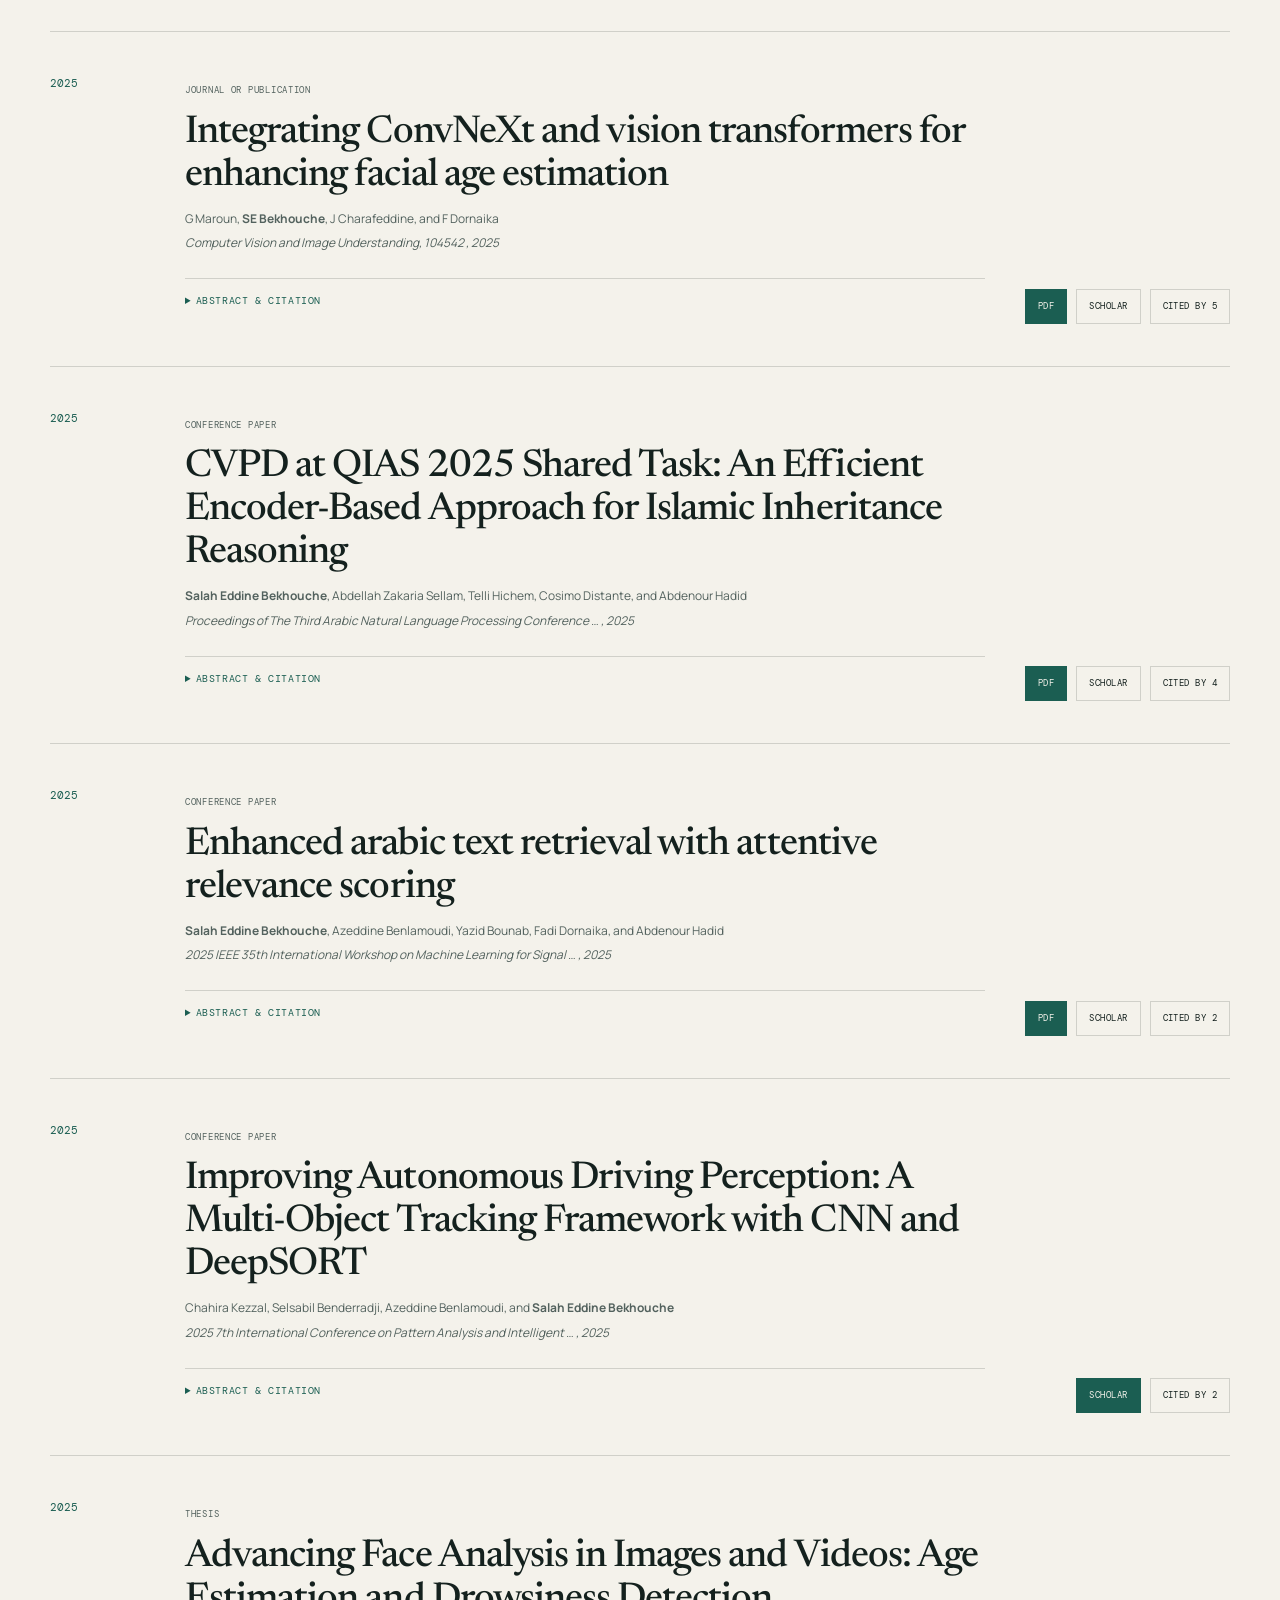
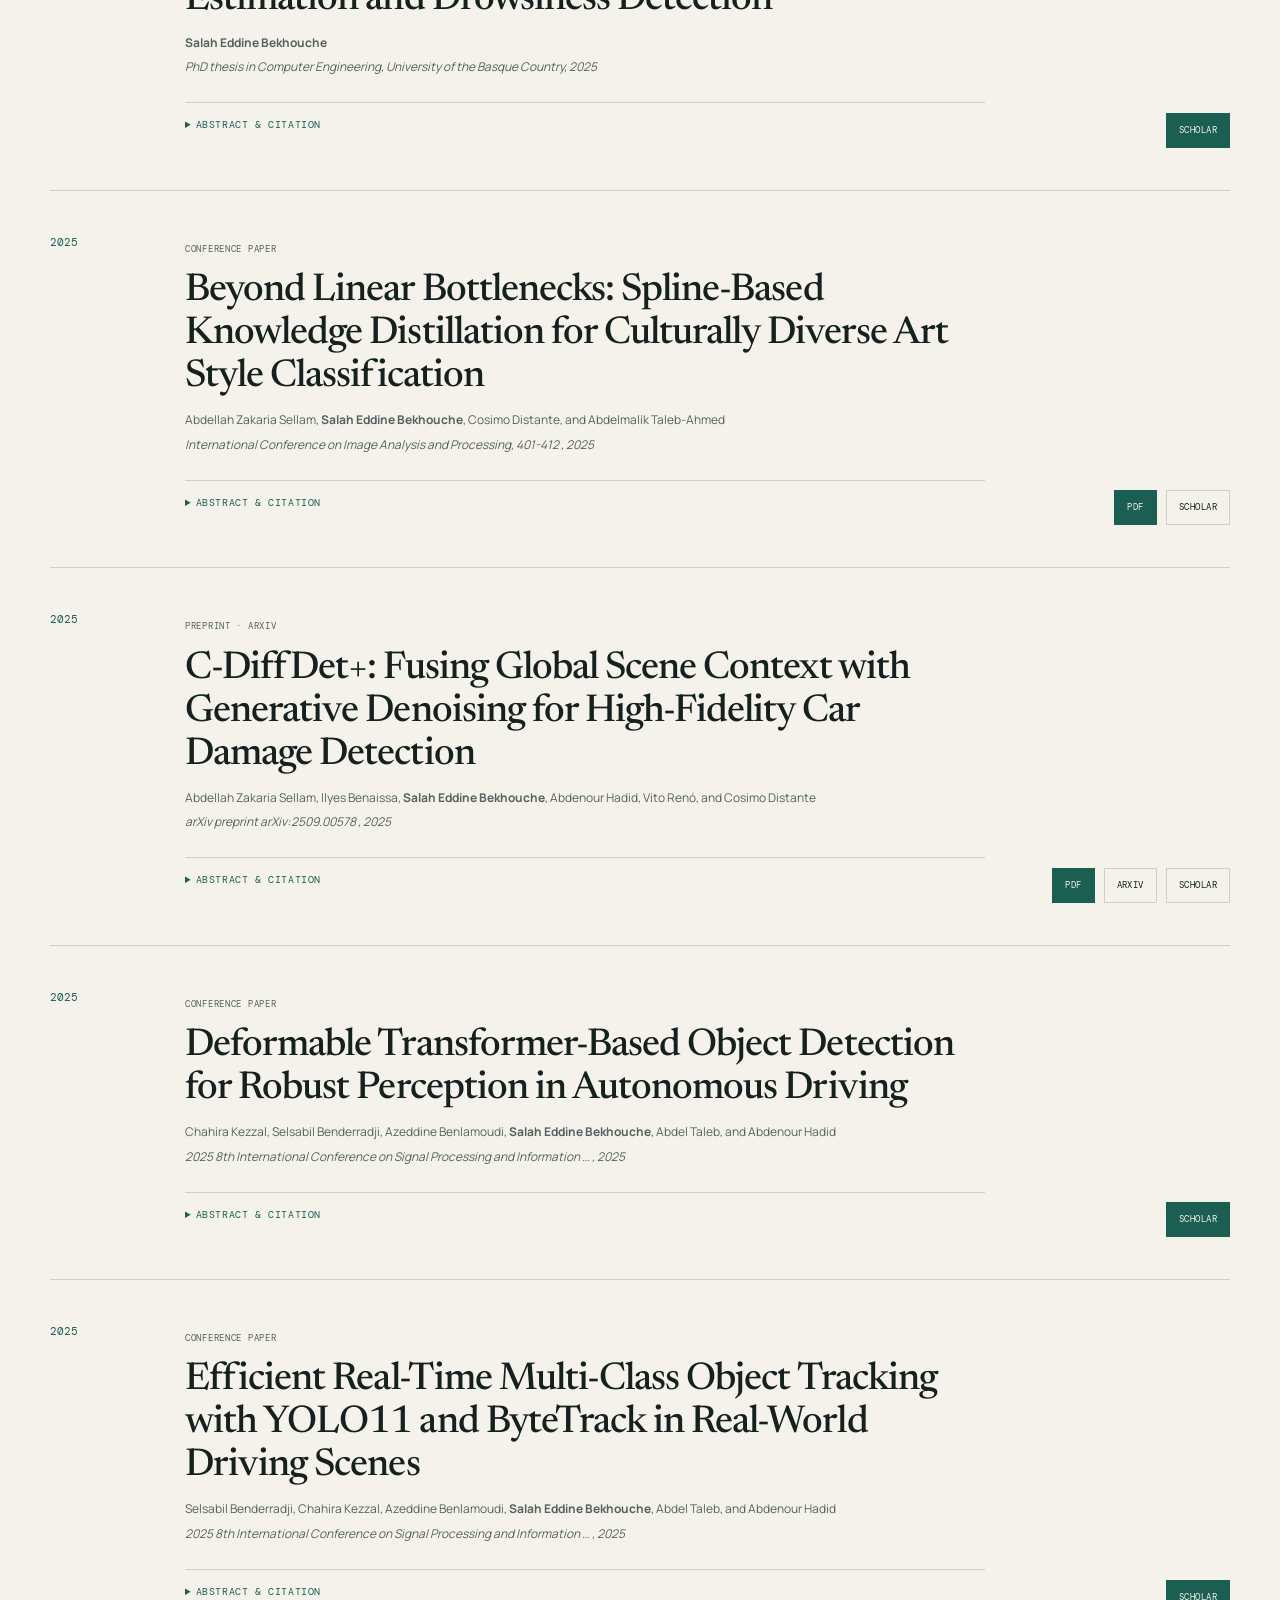
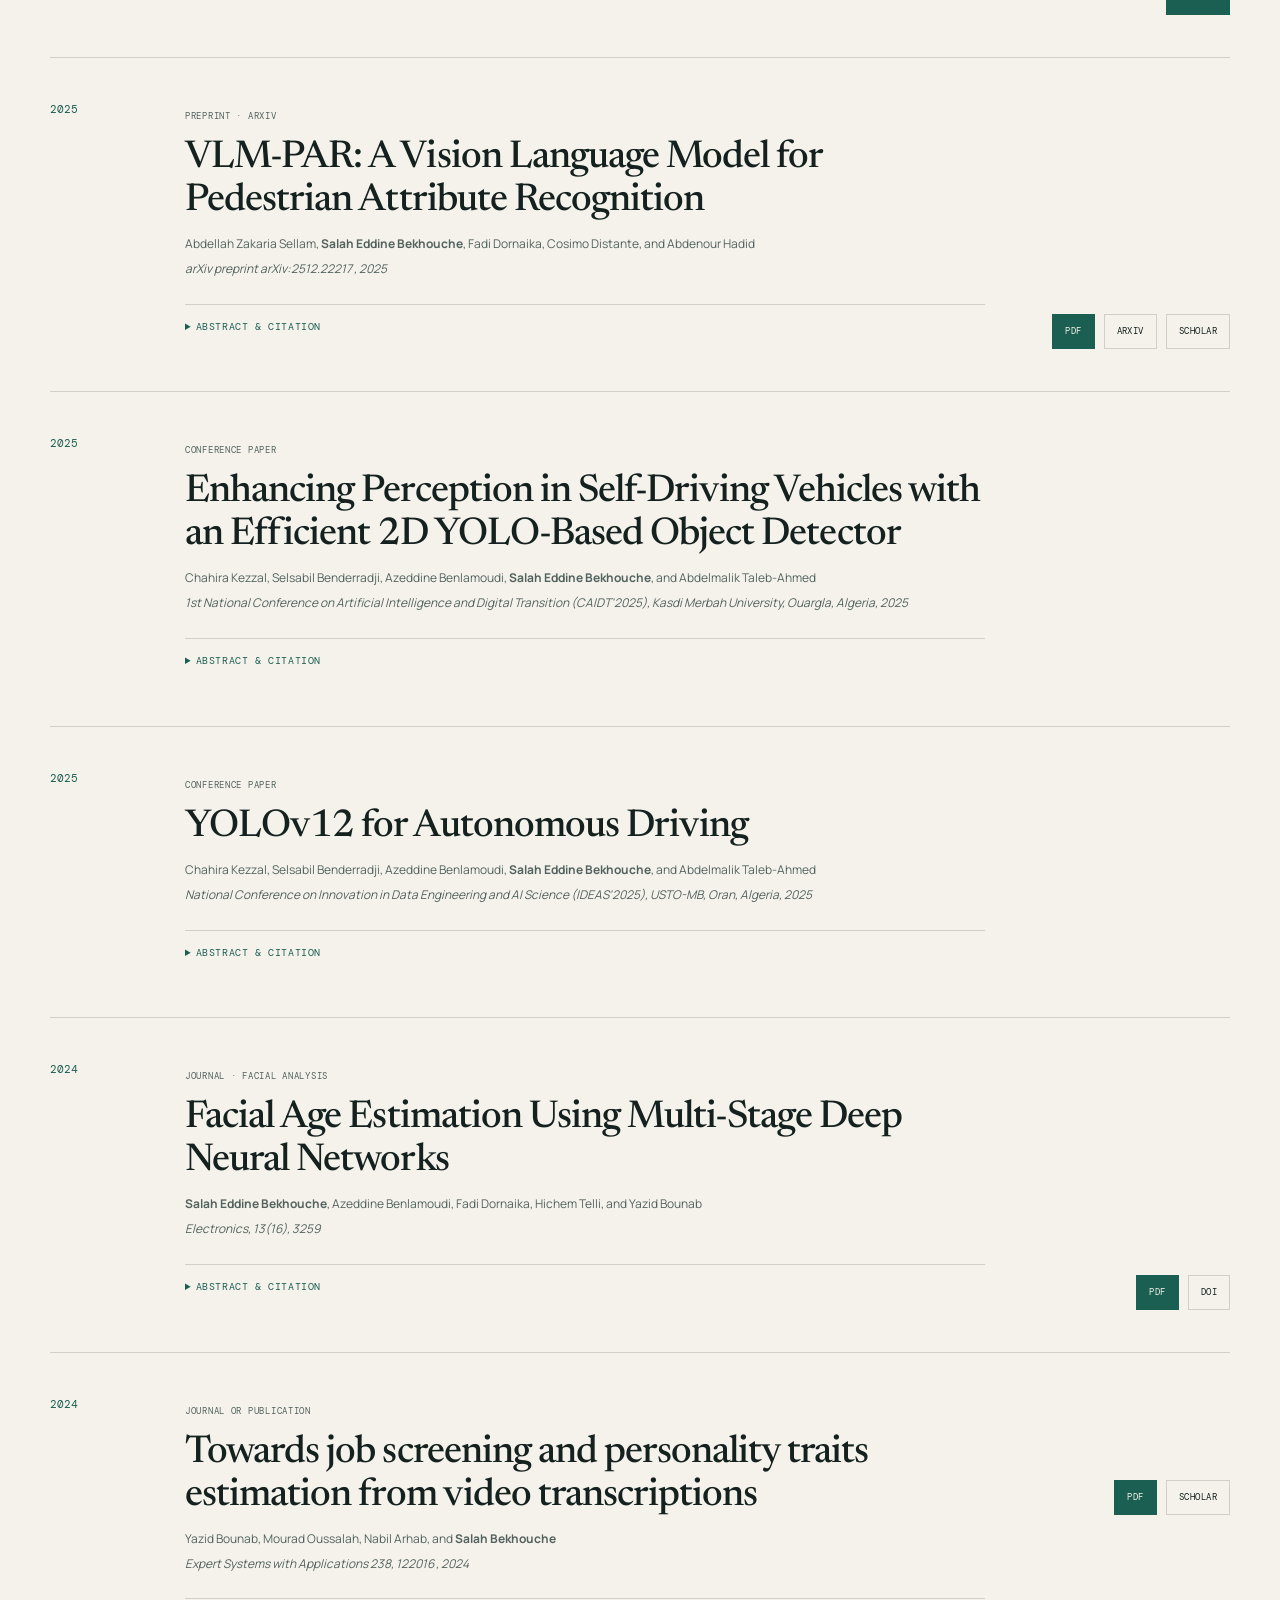
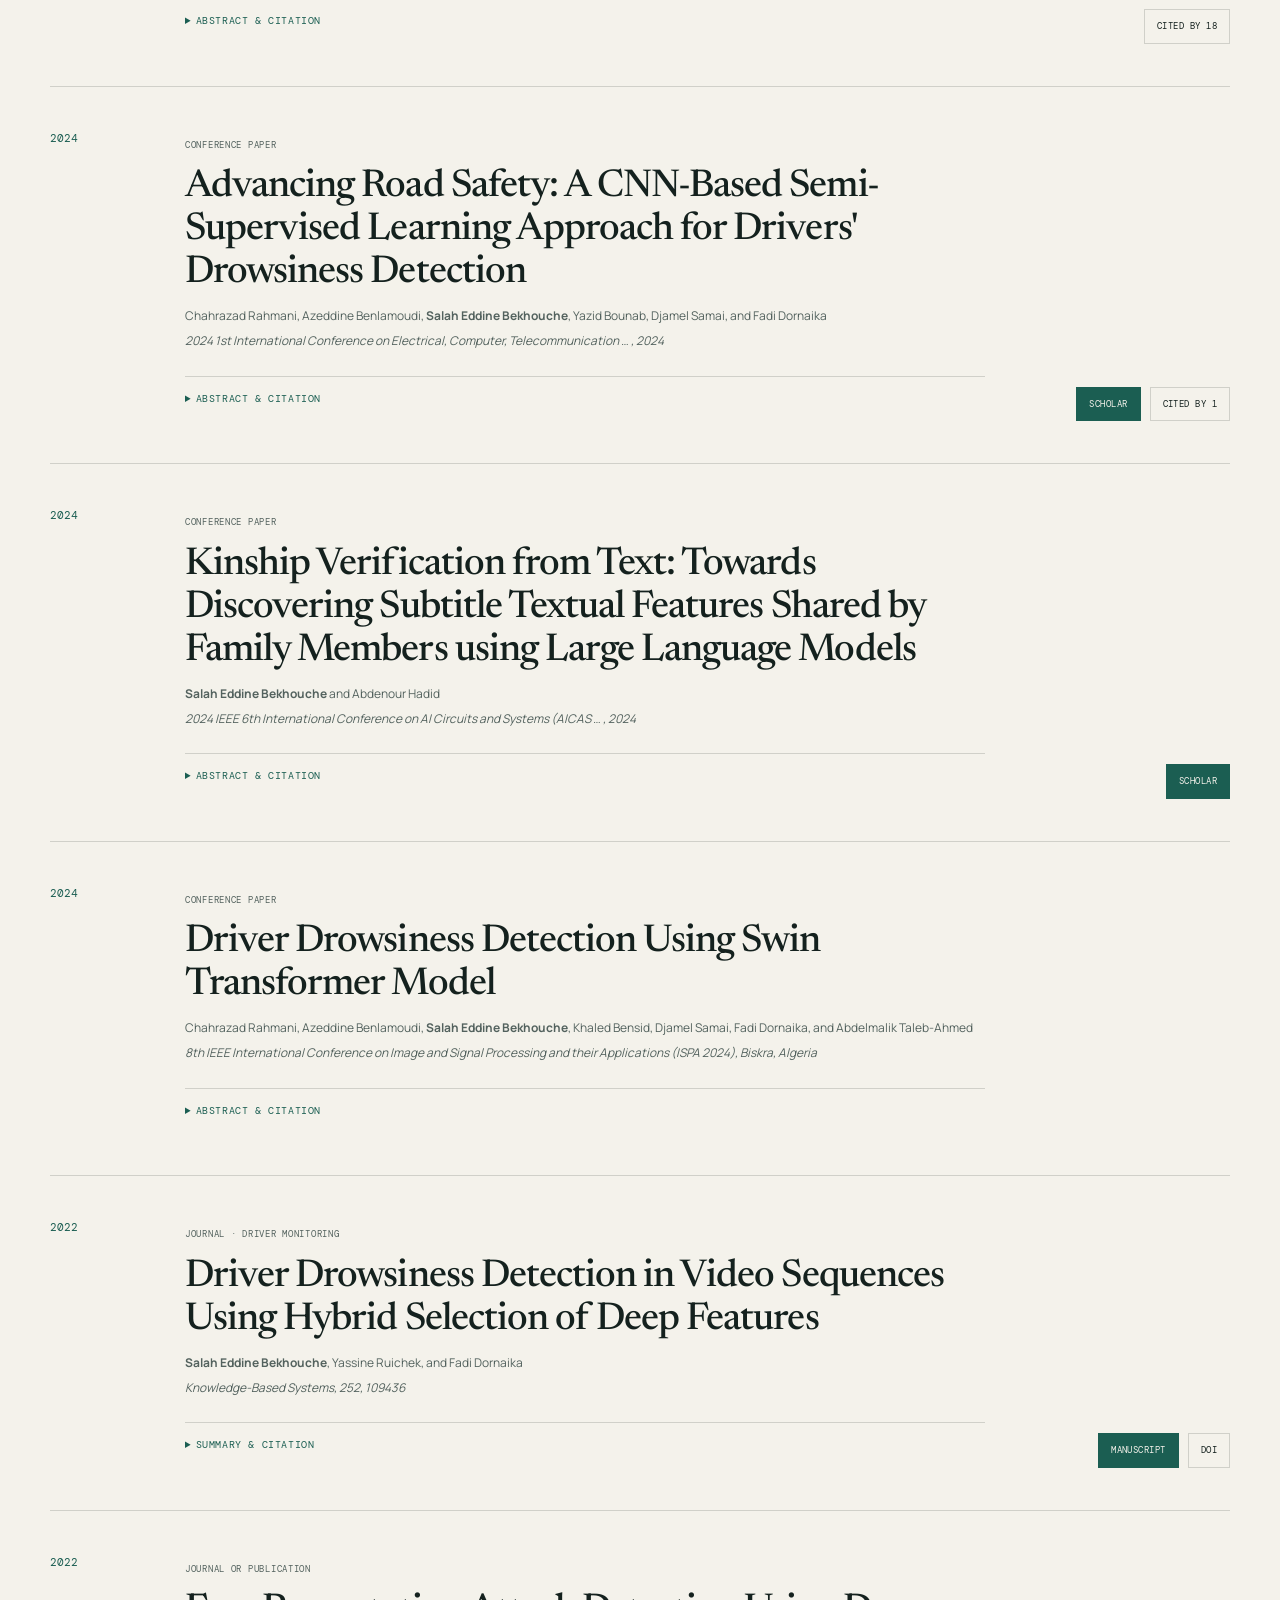
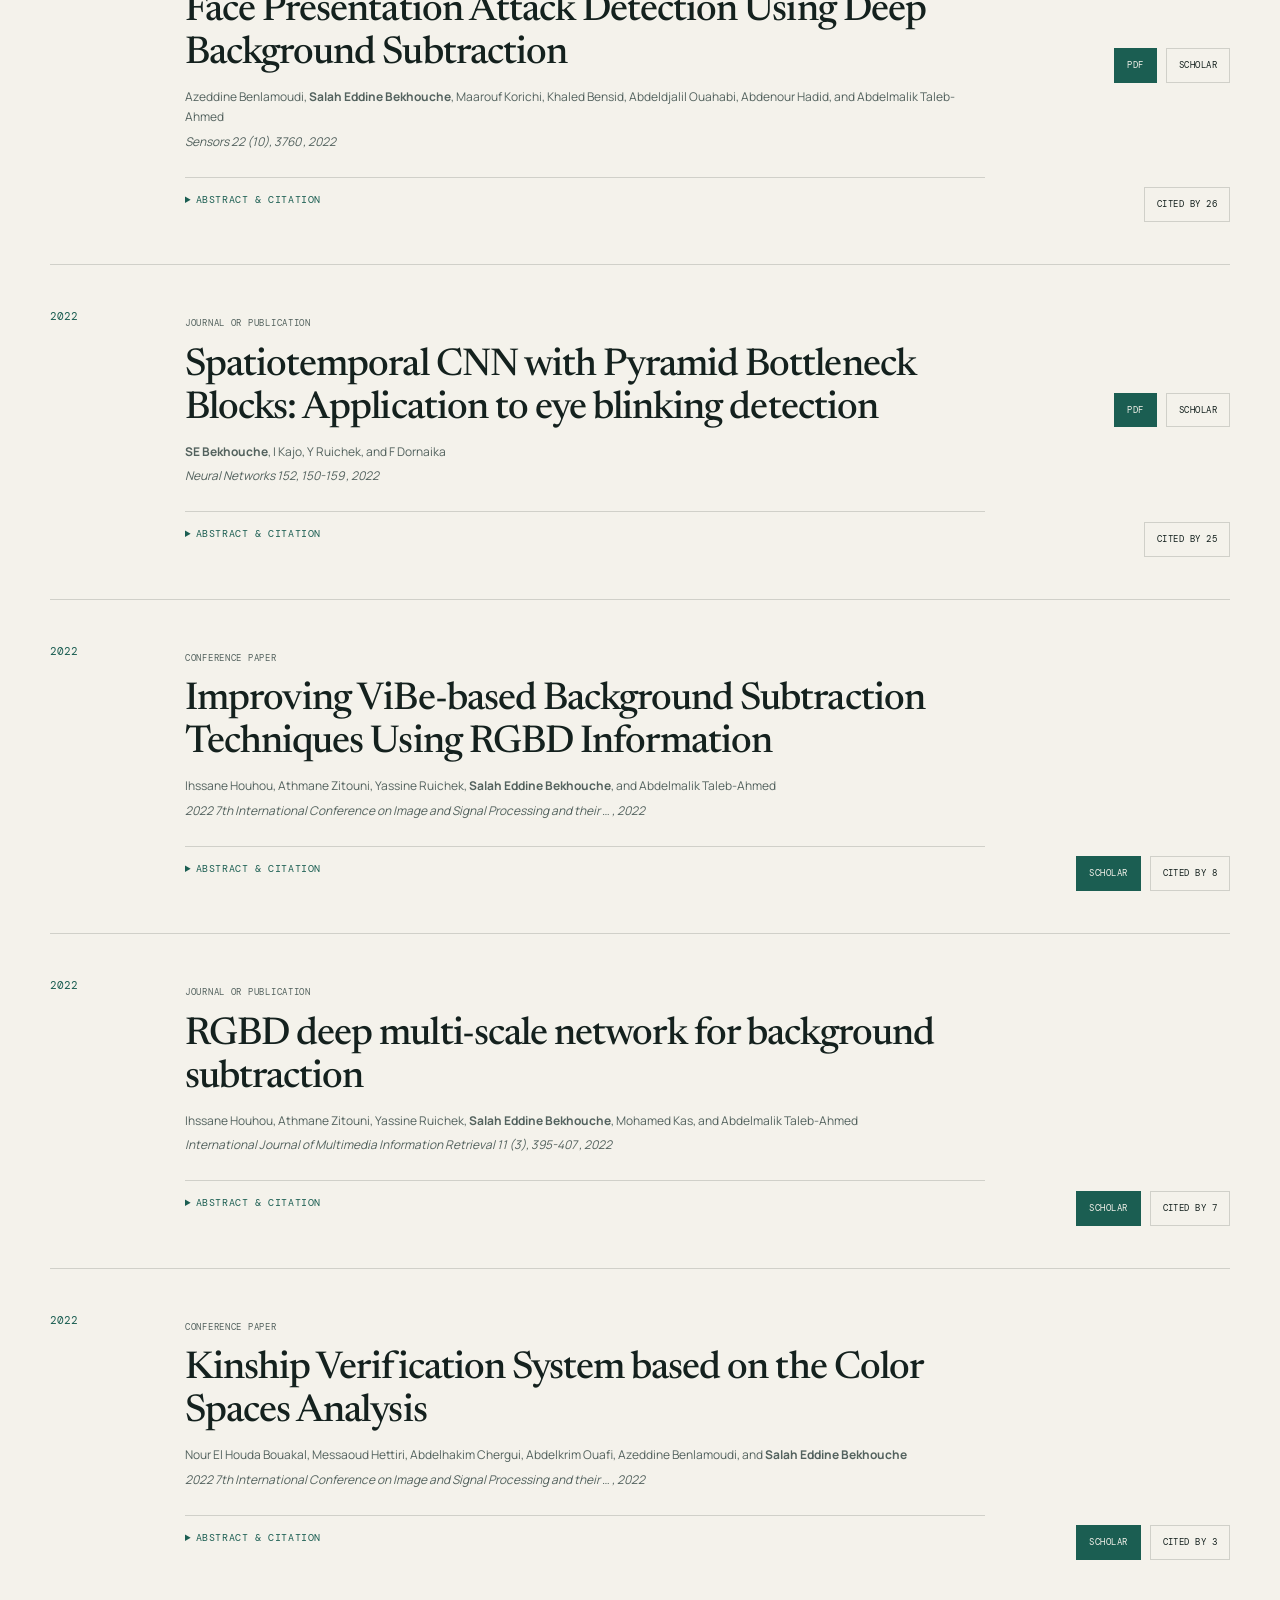
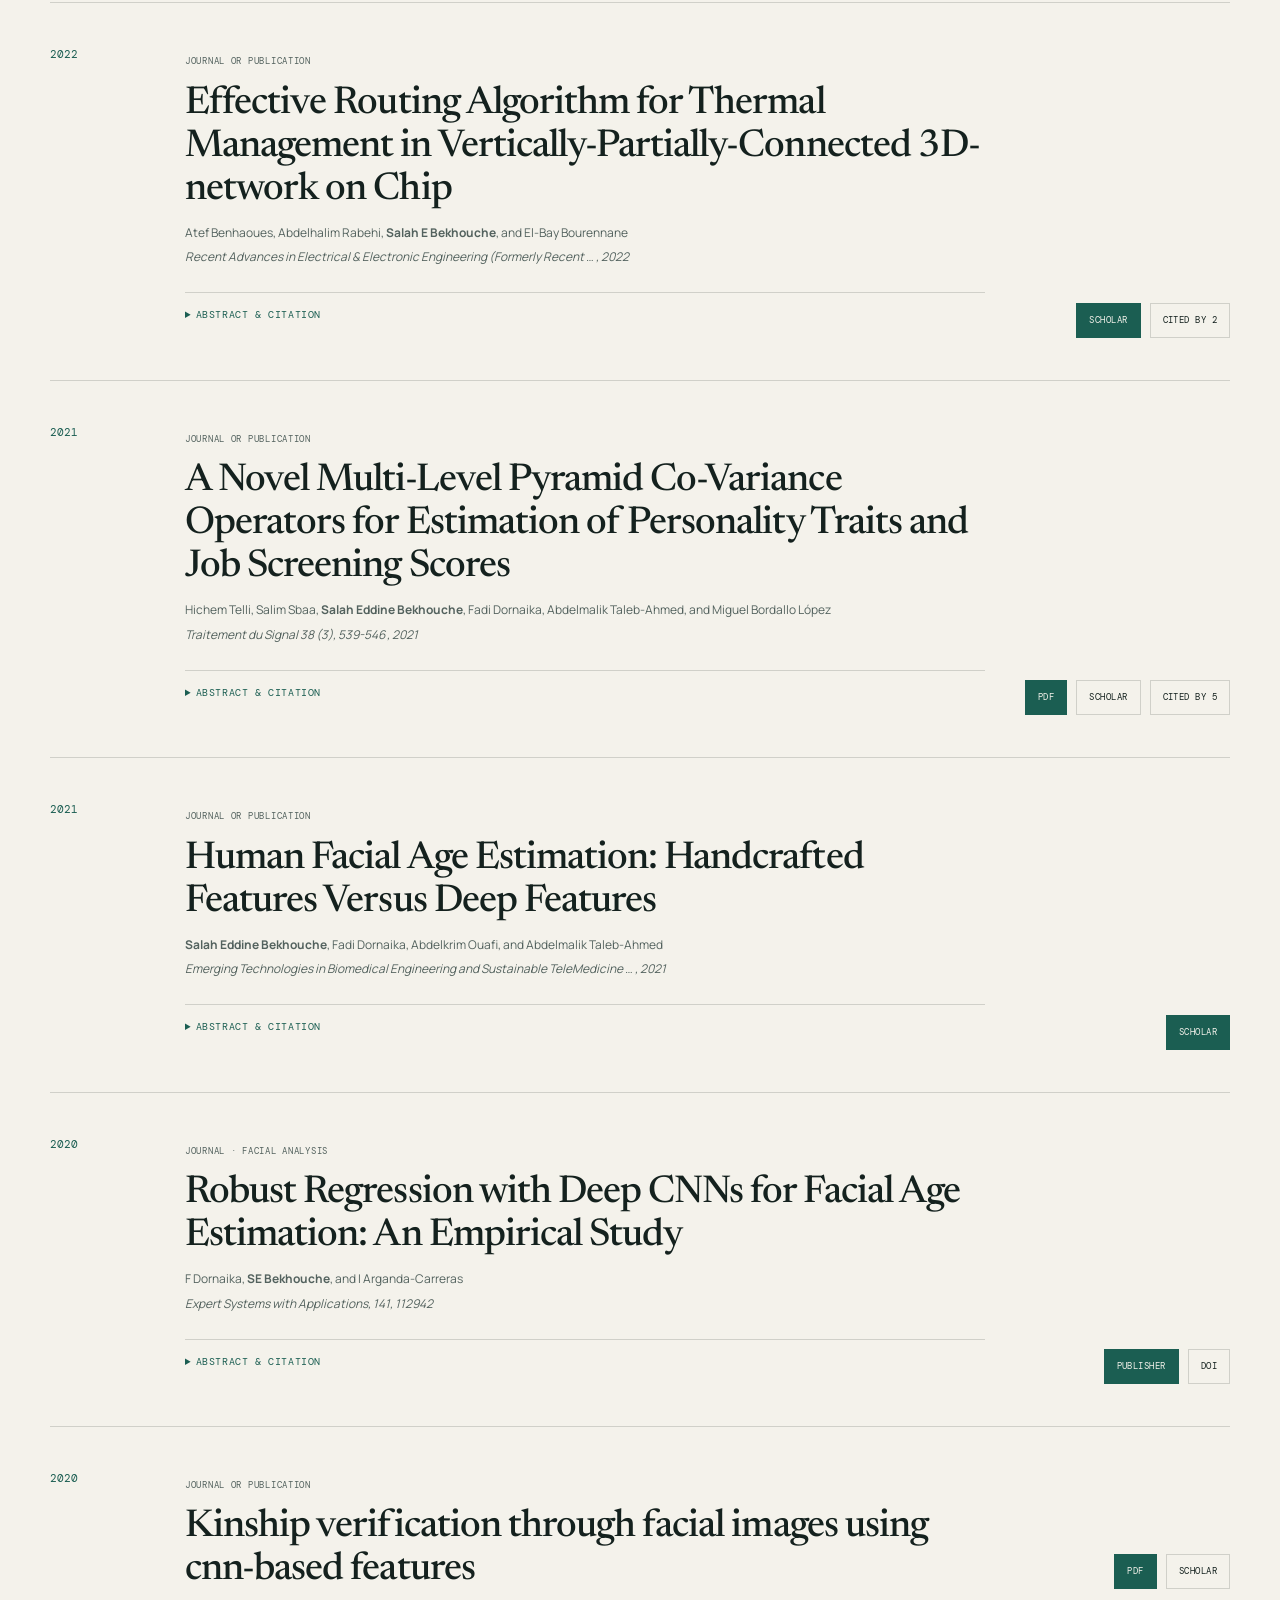
==== commit cb601a29: "Update website for 2026 and align it with the GitHub profile Add a news and recognition section, ORC" ====
--- a/publications.html
+++ b/publications.html
@@ -11,17 +11,17 @@
     <meta name="theme-color" content="#f4f2eb" />
     <meta name="color-scheme" content="light dark" />
 
-    <title>Publications — Salah Eddine Bekhouche</title>
-    <link rel="canonical" href="https://bekhouche.github.io/publications.html" />
+    <title>Publications | Salah Eddine Bekhouche</title>
+    <link rel="canonical" href="https://salah.bekhouche.com/publications.html" />
     <link rel="icon" href="data:image/svg+xml,<svg xmlns=%22http://www.w3.org/2000/svg%22 viewBox=%220 0 100 100%22><rect width=%22100%22 height=%22100%22 rx=%2224%22 fill=%22%231b5e52%22/><text x=%2250%22 y=%2267%22 text-anchor=%22middle%22 font-size=%2252%22 fill=%22white%22 font-family=%22Arial%22>SB</text></svg>" />
 
     <meta property="og:type" content="website" />
-    <meta property="og:title" content="Publications — Salah Eddine Bekhouche" />
+    <meta property="og:title" content="Publications | Salah Eddine Bekhouche" />
     <meta
       property="og:description"
       content="Research papers in computer vision, facial analysis, medical imaging, remote sensing, and machine learning."
     />
-    <meta property="og:url" content="https://bekhouche.github.io/publications.html" />
+    <meta property="og:url" content="https://salah.bekhouche.com/publications.html" />
 
     <link rel="preconnect" href="https://fonts.googleapis.com" />
     <link rel="preconnect" href="https://fonts.gstatic.com" crossorigin />
@@ -96,7 +96,7 @@
       <section class="section-shell" aria-labelledby="publication-list-title">
         <div class="library-toolbar">
           <p class="library-count" id="publication-list-title">
-            Showing <strong>66</strong> publications
+            Showing <strong>71</strong> publications
           </p>
           <div class="library-filters" aria-label="Filter publications">
             <button class="filter-button active" type="button" data-filter="all" aria-pressed="true">All</button>
@@ -109,6 +109,58 @@
 
         <div class="library-list">
           <!-- PUBLICATIONS:START -->
+          <article class="library-item reveal" id="crosslidar" data-topic="vision">
+            <div class="library-year">2027</div>
+            <div>
+              <span class="library-type">Conference · LiDAR generation</span>
+              <h2>CrossLiDAR: Controllable Multi-Sensor LiDAR Sequence Generation</h2>
+              <p class="library-authors">
+                Khanh Nguyen, Thomas Walker, Hichem Telli, Carlos de la Torre-Ortiz, Stefano Fiorini, <strong>Salah Eddine Bekhouche</strong>, Mohammed-En-Nadhir Zighem, Wassim Swaileh, and Tinghuai Wang
+              </p>
+              <p class="library-venue">IEEE/CVF Winter Conference on Applications of Computer Vision (WACV 2027), accepted</p>
+              <details class="paper-details">
+                <summary>Abstract &amp; citation</summary>
+                <div class="paper-details-content">
+                  <h3>Abstract</h3>
+                  <p class="paper-abstract">
+                    High-fidelity LiDAR simulation remains a bottleneck for scalable development and validation
+                    of autonomous systems. Existing generators can synthesize realistic scans, but they are
+                    typically constrained to a single sensor configuration, offer limited control over structure
+                    and geometry, and drift in long-horizon 4D generation. We present CrossLiDAR, a unified
+                    transformer-based framework capable of generating controllable and spatio-temporally
+                    consistent multi-sensor LiDAR sequences. Our approach leverages a rectified flow objective
+                    with a Multi-Modal Diffusion Transformer (MM-DiT) backbone, within a compact latent space of
+                    range images. To support multiple LiDAR sensors, an Inter-sensor Module enables interaction
+                    across sensors, while a ControlNet-style branch provides structural conditioning (e.g., BEV
+                    priors or 3D bounding boxes). For modeling the temporal consistency, CrossLiDAR generates
+                    short N-frame sequences and extends them autoregressively to improve long-horizon coherence.
+                    Our model significantly outperforms state-of-the-art baselines, achieving an average
+                    improvement of 29.56% in JSD and 15.36% in MMD evaluated on nuScenes and the Waymo Dataset.
+                    CrossLiDAR bridges the gap to modern autonomous-driving simulation by enabling
+                    calibration-consistent multi-sensor LiDAR rollouts over long horizons for controllable,
+                    scenario-based testing.
+                  </p>
+                  <h3>BibTeX</h3>
+                  <div class="citation-box">
+                    <pre><code>@inproceedings{nguyen2027crosslidar,
+  title = {CrossLiDAR: Controllable Multi-Sensor LiDAR Sequence Generation},
+  author = {Khanh Nguyen and Thomas Walker and Hichem Telli and Carlos de la Torre-Ortiz and Stefano Fiorini and Salah Eddine Bekhouche and Mohammed-En-Nadhir Zighem and Wassim Swaileh and Tinghuai Wang},
+  booktitle = {IEEE/CVF Winter Conference on Applications of Computer Vision (WACV)},
+  year = {2027},
+  eprint = {2611.11131},
+  archivePrefix = {arXiv}
+}</code></pre>
+                  </div>
+                  <button class="action-link copy-citation" type="button">Copy BibTeX</button>
+                </div>
+              </details>
+            </div>
+            <div class="library-actions">
+              <a class="action-link primary" href="https://arxiv.org/pdf/2611.11131">PDF</a>
+              <a class="action-link" href="https://arxiv.org/abs/2611.11131">arXiv</a>
+            </div>
+          </article>
+
           <article class="library-item reveal" id="hallutruthqa" data-topic="other">
             <div class="library-year">2026</div>
             <div>
@@ -682,6 +734,143 @@
               <a class="action-link primary" href="https://arxiv.org/pdf/2607.06356">PDF</a>
               <a class="action-link" href="https://arxiv.org/abs/2607.06356">arXiv</a>
               <a class="action-link" href="https://scholar.google.com/citations?view_op=view_citation&amp;hl=en&amp;user=IiMXAxUAAAAJ&amp;pagesize=100&amp;citation_for_view=IiMXAxUAAAAJ:uWQEDVKXjbEC">Scholar</a>
+            </div>
+          </article>
+
+          <article class="library-item reveal" id="halluscoring-2026" data-topic="other">
+            <div class="library-year">2026</div>
+            <div>
+              <span class="library-type">Preprint · arXiv</span>
+              <h2>Halluscoring 2026: The First Shared Task on LLM Hallucination Detection and Answer Verification</h2>
+              <p class="library-authors">
+                Aisha Alansari, Abdessalam Bouchekif, Ahmed Hasanaath, <strong>Salah Eddine Bekhouche</strong>, Malak Alkhorasani, Mohammed-En-Nadhir Zighem, Saad Ezzini, Hichem Telli, Hend Suliman Al-Khalifa, Muhammad Abdul-Mageed, Abdenour Hadid, and Hamzah Luqman
+              </p>
+              <p class="library-venue">arXiv preprint arXiv:2609.38355, 2026</p>
+              <details class="paper-details">
+                <summary>Abstract &amp; citation</summary>
+                <div class="paper-details-content">
+                  <h3>Abstract</h3>
+                  <p class="paper-abstract">
+                    We present HalluScoring 2026, a shared task for evaluating hallucination detection and
+                    factual verification in Arabic question answering under challenging generalization settings.
+                    Its four subtasks are organized into two tasks. Task 1 evaluates binary hallucination
+                    detection, considering generalization to unseen questions (Subtask 1.1) and responses
+                    generated by unseen LLMs (Subtask 1.2). Task 2 extends the evaluation beyond detection by
+                    requiring the systems to additionally identify the correct factual answer from six related
+                    candidates, covering Islamic knowledge (Subtask 2.1) and general knowledge (Subtask 2.2).
+                    The shared task is based on two Arabic datasets: HalluScore and HalluTruthQA. A total of 13
+                    teams participated in the shared task, ten of which submitted system description papers. The
+                    results of Task 1 demonstrate that hallucination detection remains challenging. On the Task
+                    1 test sets, the top-ranked systems achieved AUC-ROC scores of 0.7717 for Subtask 1.1
+                    (REGLAT) and 0.7670 for Subtask 1.2 (NAMAA). Under assisted evaluation, the highest combined
+                    detection and answer-selection scores for Subtasks 2.1 and 2.2 were 0.8824 and 0.8565,
+                    respectively.
+                  </p>
+                  <h3>BibTeX</h3>
+                  <div class="citation-box">
+                    <pre><code>@misc{alansari2026halluscoring,
+  title = {Halluscoring 2026: The First Shared Task on LLM Hallucination Detection and Answer Verification},
+  author = {Aisha Alansari and Abdessalam Bouchekif and Ahmed Hasanaath and Salah Eddine Bekhouche and Malak Alkhorasani and Mohammed-En-Nadhir Zighem and Saad Ezzini and Hichem Telli and Hend Suliman Al-Khalifa and Muhammad Abdul-Mageed and Abdenour Hadid and Hamzah Luqman},
+  howpublished = {arXiv},
+  year = {2026},
+  eprint = {2609.38355},
+  archivePrefix = {arXiv}
+}</code></pre>
+                  </div>
+                  <button class="action-link copy-citation" type="button">Copy BibTeX</button>
+                </div>
+              </details>
+            </div>
+            <div class="library-actions">
+              <a class="action-link primary" href="https://arxiv.org/pdf/2609.38355">PDF</a>
+              <a class="action-link" href="https://arxiv.org/abs/2609.38355">arXiv</a>
+            </div>
+          </article>
+
+          <article class="library-item reveal" id="hallutruthqa-4k" data-topic="other">
+            <div class="library-year">2026</div>
+            <div>
+              <span class="library-type">Preprint · arXiv</span>
+              <h2>HalluTruthQA-4K: A Fine-Grained Corpus and Annotation Process for Arabic Hallucination Detection and Truth Verification</h2>
+              <p class="library-authors">
+                <strong>Salah Eddine Bekhouche</strong>, Abdessalam Bouchekif, Hichem Telli, Mohammed-En-Nadhir Zighem, and Abdenour Hadid
+              </p>
+              <p class="library-venue">arXiv preprint arXiv:2608.03966, 2026</p>
+              <details class="paper-details">
+                <summary>Abstract &amp; citation</summary>
+                <div class="paper-details-content">
+                  <h3>Abstract</h3>
+                  <p class="paper-abstract">
+                    Large language models can generate fluent answers, yet factual errors remain challenging to
+                    detect, localize, explain, and verify. Existing Arabic hallucination benchmarks typically
+                    focus on response-level judgments, with limited support for identifying the exact erroneous
+                    content, explaining why it is incorrect, or identifying the correct factual answer. We
+                    introduce HalluTruthQA-4K, an expert-annotated extension of the HalluTruthQA benchmark,
+                    expanding the corpus from 2,400 to 4,000 Arabic question answering (QA) instances across
+                    four knowledge-intensive domains: Islamic knowledge, history, science, and geography. Each
+                    instance contains an Arabic question, a modelgenerated response, a verified reference
+                    answer, and six candidate answers consisting of one correct answer and five plausible
+                    distractors. For hallucinated responses, the corpus additionally provides character-level
+                    hallucination spans and human-written explanations. The resulting corpus contains 1,789
+                    hallucinated and 2,211 non-hallucinated responses, with 2,419 annotated erroneous spans.
+                    These annotations support four main evaluation tasks: binary hallucination detection,
+                    hallucination span localization, explanation generation and evaluation, and multiple-choice
+                    factual verification (MCQ). We describe the corpus construction and quality-control process,
+                    including controlled response generation, expert annotation, independent verification, and
+                    adjudication. By providing multiple levels of factual error annotation within the same QA
+                    instances, HalluTruthQA-4K enables fine-grained evaluation of factual reliability in Arabic
+                    LLMs. The corpus is publicly available on Hugging Face
+                    (https://huggingface.co/datasets/Bekhouche/HalluTruthQA-4K).
+                  </p>
+                  <h3>BibTeX</h3>
+                  <div class="citation-box">
+                    <pre><code>@misc{bekhouche2026hallutruthqa4k,
+  title = {HalluTruthQA-4K: A Fine-Grained Corpus and Annotation Process for Arabic Hallucination Detection and Truth Verification},
+  author = {Salah Eddine Bekhouche and Abdessalam Bouchekif and Hichem Telli and Mohammed-En-Nadhir Zighem and Abdenour Hadid},
+  howpublished = {arXiv},
+  year = {2026},
+  eprint = {2608.03966},
+  archivePrefix = {arXiv}
+}</code></pre>
+                  </div>
+                  <button class="action-link copy-citation" type="button">Copy BibTeX</button>
+                </div>
+              </details>
+            </div>
+            <div class="library-actions">
+              <a class="action-link primary" href="https://arxiv.org/pdf/2608.03966">PDF</a>
+              <a class="action-link" href="https://arxiv.org/abs/2608.03966">arXiv</a>
+              <a class="action-link" href="https://huggingface.co/datasets/Bekhouche/HalluTruthQA-4K">Dataset</a>
+            </div>
+          </article>
+
+          <article class="library-item reveal" id="gas-turbine-emissions" data-topic="other">
+            <div class="library-year">2026</div>
+            <div>
+              <span class="library-type">Conference paper</span>
+              <h2>Machine Learning Model Comparison for Gas Turbine Emissions Prediction</h2>
+              <p class="library-authors">
+                Chahrazad Rahmani, Azeddine Benlamoudi, Fares Bennaceur, Chaira Kezzal, <strong>Salah Eddine Bekhouche</strong>, Yazid Bounab, and Djamel Samai
+              </p>
+              <p class="library-venue">2nd National Conference on Artificial Intelligence and Digital Transition (CAIDT&#x27;26), Kasdi Merbah University, Ouargla, Algeria, 2026</p>
+              <details class="paper-details">
+                <summary>Abstract &amp; citation</summary>
+                <div class="paper-details-content">
+                  <h3>BibTeX</h3>
+                  <div class="citation-box">
+                    <pre><code>@inproceedings{rahmani2026gasturbine,
+  title = {Machine Learning Model Comparison for Gas Turbine Emissions Prediction},
+  author = {Chahrazad Rahmani and Azeddine Benlamoudi and Fares Bennaceur and Chaira Kezzal and Salah Eddine Bekhouche and Yazid Bounab and Djamel Samai},
+  booktitle = {2nd National Conference on Artificial Intelligence and Digital Transition (CAIDT&#x27;26), Kasdi Merbah University, Ouargla, Algeria},
+  year = {2026}
+}</code></pre>
+                  </div>
+                  <button class="action-link copy-citation" type="button">Copy BibTeX</button>
+                </div>
+              </details>
+            </div>
+            <div class="library-actions">
+
             </div>
           </article>
 
@@ -942,12 +1131,12 @@
           <article class="library-item reveal" id="advancing-face-analysis-in-images-and-videos-age-estimation-and-drowsine" data-topic="vision">
             <div class="library-year">2025</div>
             <div>
-              <span class="library-type">Publication</span>
-              <h2>Advancing Face Analysis in Images and Videos: Age Estimation and Drowsiness Detection.</h2>
+              <span class="library-type">Thesis</span>
+              <h2>Advancing Face Analysis in Images and Videos: Age Estimation and Drowsiness Detection</h2>
               <p class="library-authors">
                 <strong>Salah Eddine Bekhouche</strong>
               </p>
-              <p class="library-venue">Venue not listed on Google Scholar</p>
+              <p class="library-venue">PhD thesis in Computer Engineering, University of the Basque Country, 2025</p>
               <details class="paper-details">
                 <summary>Abstract &amp; citation</summary>
                 <div class="paper-details-content">
@@ -1090,52 +1279,6 @@
             </div>
           </article>
 
-          <article class="library-item reveal" id="c-diffdet-fusing-global-scene-context-with-generative-denoising-for-high" data-topic="vision">
-            <div class="library-year">2025</div>
-            <div>
-              <span class="library-type">Publication</span>
-              <h2>C-DiffDet+: Fusing Global Scene Context with Generative Denoising for High-Fidelity Object Detection</h2>
-              <p class="library-authors">
-                Abdellah Zakaria Sellam, Ilyes Benaissa, <strong>Salah Eddine Bekhouche</strong>, Abdenour Hadid, Vito Renó, and Cosimo Distante
-              </p>
-              <p class="library-venue">Venue not listed on Google Scholar</p>
-              <details class="paper-details">
-                <summary>Abstract &amp; citation</summary>
-                <div class="paper-details-content">
-                  <h3>Abstract</h3>
-                  <p class="paper-abstract">
-                    Fine-grained object detection in challenging visual domains, such as vehicle damage
-                    assessment, presents a formidable challenge even for human experts to resolve reliably.
-                    While DiffusionDet has advanced the state-of-the-art through conditional denoising
-                    diffusion, its performance remains limited by local feature conditioning in
-                    context-dependent scenarios. We address this fundamental limitation by introducing
-                    Context-Aware Fusion (CAF), which leverages cross-attention mechanisms to integrate global
-                    scene context with local proposal features directly. The global context is generated using a
-                    separate dedicated encoder that captures comprehensive environmental information, enabling
-                    each object proposal to attend to scene-level understanding. Our framework significantly
-                    enhances the generative detection paradigm by enabling each object proposal to attend to
-                    comprehensive environmental information. Experimental results demonstrate an improvement
-                    over state-of-the-art models on the CarDD benchmark, establishing new performance benchmarks
-                    for context-aware object detection in fine-grained domains
-                  </p>
-                  <h3>BibTeX</h3>
-                  <div class="citation-box">
-                    <pre><code>@misc{Sellam2025CDiffDet,
-  title  = {C-DiffDet+: Fusing Global Scene Context with Generative Denoising for High-Fidelity Object Detection},
-  author = {Abdellah Zakaria Sellam and Ilyes Benaissa and Salah Eddine Bekhouche and Abdenour Hadid and Vito Renó and Cosimo Distante},
-  year   = {2025},
-  url    = {https://scholar.google.com/citations?view_op=view_citation&amp;hl=en&amp;user=IiMXAxUAAAAJ&amp;pagesize=100&amp;citation_for_view=IiMXAxUAAAAJ:ZHo1McVdvXMC}
-}</code></pre>
-                  </div>
-                  <button class="action-link copy-citation" type="button">Copy BibTeX</button>
-                </div>
-              </details>
-            </div>
-            <div class="library-actions">
-              <a class="action-link primary" href="https://scholar.google.com/citations?view_op=view_citation&amp;hl=en&amp;user=IiMXAxUAAAAJ&amp;pagesize=100&amp;citation_for_view=IiMXAxUAAAAJ:ZHo1McVdvXMC">Scholar</a>
-            </div>
-          </article>
-
           <article class="library-item reveal" id="deformable-transformer-based-object-detection-for-robust-perception-in-a" data-topic="vision">
             <div class="library-year">2025</div>
             <div>
@@ -1275,6 +1418,66 @@
               <a class="action-link primary" href="https://arxiv.org/pdf/2512.22217">PDF</a>
               <a class="action-link" href="https://arxiv.org/abs/2512.22217">arXiv</a>
               <a class="action-link" href="https://scholar.google.com/citations?view_op=view_citation&amp;hl=en&amp;user=IiMXAxUAAAAJ&amp;pagesize=100&amp;citation_for_view=IiMXAxUAAAAJ:EUQCXRtRnyEC">Scholar</a>
+            </div>
+          </article>
+
+          <article class="library-item reveal" id="yolo-self-driving-perception" data-topic="vision">
+            <div class="library-year">2025</div>
+            <div>
+              <span class="library-type">Conference paper</span>
+              <h2>Enhancing Perception in Self-Driving Vehicles with an Efficient 2D YOLO-Based Object Detector</h2>
+              <p class="library-authors">
+                Chahira Kezzal, Selsabil Benderradji, Azeddine Benlamoudi, <strong>Salah Eddine Bekhouche</strong>, and Abdelmalik Taleb-Ahmed
+              </p>
+              <p class="library-venue">1st National Conference on Artificial Intelligence and Digital Transition (CAIDT&#x27;2025), Kasdi Merbah University, Ouargla, Algeria, 2025</p>
+              <details class="paper-details">
+                <summary>Abstract &amp; citation</summary>
+                <div class="paper-details-content">
+                  <h3>BibTeX</h3>
+                  <div class="citation-box">
+                    <pre><code>@inproceedings{kezzal2025enhancing,
+  title = {Enhancing Perception in Self-Driving Vehicles with an Efficient 2D YOLO-Based Object Detector},
+  author = {Chahira Kezzal and Selsabil Benderradji and Azeddine Benlamoudi and Salah Eddine Bekhouche and Abdelmalik Taleb-Ahmed},
+  booktitle = {1st National Conference on Artificial Intelligence and Digital Transition (CAIDT&#x27;2025), Kasdi Merbah University, Ouargla, Algeria},
+  year = {2025}
+}</code></pre>
+                  </div>
+                  <button class="action-link copy-citation" type="button">Copy BibTeX</button>
+                </div>
+              </details>
+            </div>
+            <div class="library-actions">
+
+            </div>
+          </article>
+
+          <article class="library-item reveal" id="yolov12-autonomous-driving" data-topic="vision">
+            <div class="library-year">2025</div>
+            <div>
+              <span class="library-type">Conference paper</span>
+              <h2>YOLOv12 for Autonomous Driving</h2>
+              <p class="library-authors">
+                Chahira Kezzal, Selsabil Benderradji, Azeddine Benlamoudi, <strong>Salah Eddine Bekhouche</strong>, and Abdelmalik Taleb-Ahmed
+              </p>
+              <p class="library-venue">National Conference on Innovation in Data Engineering and AI Science (IDEAS&#x27;2025), USTO-MB, Oran, Algeria, 2025</p>
+              <details class="paper-details">
+                <summary>Abstract &amp; citation</summary>
+                <div class="paper-details-content">
+                  <h3>BibTeX</h3>
+                  <div class="citation-box">
+                    <pre><code>@inproceedings{kezzal2025yolov12,
+  title = {YOLOv12 for Autonomous Driving},
+  author = {Chahira Kezzal and Selsabil Benderradji and Azeddine Benlamoudi and Salah Eddine Bekhouche and Abdelmalik Taleb-Ahmed},
+  booktitle = {National Conference on Innovation in Data Engineering and AI Science (IDEAS&#x27;2025), USTO-MB, Oran, Algeria},
+  year = {2025}
+}</code></pre>
+                  </div>
+                  <button class="action-link copy-citation" type="button">Copy BibTeX</button>
+                </div>
+              </details>
+            </div>
+            <div class="library-actions">
+
             </div>
           </article>
 
@@ -1431,36 +1634,6 @@
             </div>
           </article>
 
-          <article class="library-item reveal" id="devices-methods-and-computer-programs-for-virtual-eyeglasses-try-on" data-topic="other">
-            <div class="library-year">2024</div>
-            <div>
-              <span class="library-type">Patent</span>
-              <h2>Devices, methods and computer programs for virtual eyeglasses try-on</h2>
-              <p class="library-authors">
-                L NIU, MEN ZIGHEM, and <strong>SE BEKHOUCHE</strong>
-              </p>
-              <p class="library-venue">WO Patent WO2024037722A1 , 2024</p>
-              <details class="paper-details">
-                <summary>Abstract &amp; citation</summary>
-                <div class="paper-details-content">
-                  <h3>BibTeX</h3>
-                  <div class="citation-box">
-                    <pre><code>@misc{NIU2024Devicesmethods,
-  title  = {Devices, methods and computer programs for virtual eyeglasses try-on},
-  author = {L NIU and MEN ZIGHEM and SE BEKHOUCHE},
-  year   = {2024},
-  url    = {https://scholar.google.com/citations?view_op=view_citation&amp;hl=en&amp;user=IiMXAxUAAAAJ&amp;pagesize=100&amp;citation_for_view=IiMXAxUAAAAJ:pqnbT2bcN3wC}
-}</code></pre>
-                  </div>
-                  <button class="action-link copy-citation" type="button">Copy BibTeX</button>
-                </div>
-              </details>
-            </div>
-            <div class="library-actions">
-              <a class="action-link primary" href="https://scholar.google.com/citations?view_op=view_citation&amp;hl=en&amp;user=IiMXAxUAAAAJ&amp;pagesize=100&amp;citation_for_view=IiMXAxUAAAAJ:pqnbT2bcN3wC">Scholar</a>
-            </div>
-          </article>
-
           <article class="library-item reveal" id="kinship-verification-from-text-towards-discovering-subtitle-textual-feat" data-topic="vision">
             <div class="library-year">2024</div>
             <div>
@@ -1504,6 +1677,36 @@
             </div>
             <div class="library-actions">
               <a class="action-link primary" href="https://scholar.google.com/citations?view_op=view_citation&amp;hl=en&amp;user=IiMXAxUAAAAJ&amp;pagesize=100&amp;citation_for_view=IiMXAxUAAAAJ:RGFaLdJalmkC">Scholar</a>
+            </div>
+          </article>
+
+          <article class="library-item reveal" id="swin-drowsiness" data-topic="vision">
+            <div class="library-year">2024</div>
+            <div>
+              <span class="library-type">Conference paper</span>
+              <h2>Driver Drowsiness Detection Using Swin Transformer Model</h2>
+              <p class="library-authors">
+                Chahrazad Rahmani, Azeddine Benlamoudi, <strong>Salah Eddine Bekhouche</strong>, Khaled Bensid, Djamel Samai, Fadi Dornaika, and Abdelmalik Taleb-Ahmed
+              </p>
+              <p class="library-venue">8th IEEE International Conference on Image and Signal Processing and their Applications (ISPA 2024), Biskra, Algeria</p>
+              <details class="paper-details">
+                <summary>Abstract &amp; citation</summary>
+                <div class="paper-details-content">
+                  <h3>BibTeX</h3>
+                  <div class="citation-box">
+                    <pre><code>@inproceedings{rahmani2024swin,
+  title = {Driver Drowsiness Detection Using Swin Transformer Model},
+  author = {Chahrazad Rahmani and Azeddine Benlamoudi and Salah Eddine Bekhouche and Khaled Bensid and Djamel Samai and Fadi Dornaika and Abdelmalik Taleb-Ahmed},
+  booktitle = {8th IEEE International Conference on Image and Signal Processing and their Applications (ISPA 2024), Biskra, Algeria},
+  year = {2024}
+}</code></pre>
+                  </div>
+                  <button class="action-link copy-citation" type="button">Copy BibTeX</button>
+                </div>
+              </details>
+            </div>
+            <div class="library-actions">
+
             </div>
           </article>
 
@@ -2517,11 +2720,11 @@
             <div class="library-year">2018</div>
             <div>
               <span class="library-type">Conference paper</span>
-              <h2>Discriminant analysis for facial verification using color images</h2>
+              <h2>Discriminant Analysis for Facial Kinship Verification using Color Images</h2>
               <p class="library-authors">
                 A Chergui, S Ouchtati, J Sequeira, <strong>SE Bekhouche</strong>, and F Bougourzi
               </p>
-              <p class="library-venue">Proc. First Int. Conf. Electr. Eng , 2018</p>
+              <p class="library-venue">Second International Conference on Electrical Engineering (ICEEB&#x27;18), University of Biskra, 2018</p>
               <details class="paper-details">
                 <summary>Abstract &amp; citation</summary>
                 <div class="paper-details-content">
@@ -2574,6 +2777,66 @@
             <div class="library-actions">
               <a class="action-link primary" href="https://scholar.google.com/citations?view_op=view_citation&amp;hl=en&amp;user=IiMXAxUAAAAJ&amp;pagesize=100&amp;citation_for_view=IiMXAxUAAAAJ:4JMBOYKVnBMC">Scholar</a>
               <a class="action-link" href="https://scholar.google.com/scholar?oi=bibs&amp;hl=en&amp;cites=192121137472499710">Cited by 8</a>
+            </div>
+          </article>
+
+          <article class="library-item reveal" id="scaled-subsense-iceeb2018" data-topic="vision">
+            <div class="library-year">2018</div>
+            <div>
+              <span class="library-type">Conference paper</span>
+              <h2>Background Subtraction Using a Scaled SuBSENSE</h2>
+              <p class="library-authors">
+                Ihssane Houhou, Athmane Zitouni, Yassine Ruichek, Fatma Gouizi, <strong>Salah Eddine Bekhouche</strong>, and Abdelmalik Taleb-Ahmed
+              </p>
+              <p class="library-venue">Second International Conference on Electrical Engineering (ICEEB&#x27;18), University of Biskra, 2018</p>
+              <details class="paper-details">
+                <summary>Abstract &amp; citation</summary>
+                <div class="paper-details-content">
+                  <h3>BibTeX</h3>
+                  <div class="citation-box">
+                    <pre><code>@inproceedings{houhou2018subsense,
+  title = {Background Subtraction Using a Scaled SuBSENSE},
+  author = {Ihssane Houhou and Athmane Zitouni and Yassine Ruichek and Fatma Gouizi and Salah Eddine Bekhouche and Abdelmalik Taleb-Ahmed},
+  booktitle = {Second International Conference on Electrical Engineering (ICEEB&#x27;18), University of Biskra},
+  year = {2018}
+}</code></pre>
+                  </div>
+                  <button class="action-link copy-citation" type="button">Copy BibTeX</button>
+                </div>
+              </details>
+            </div>
+            <div class="library-actions">
+
+            </div>
+          </article>
+
+          <article class="library-item reveal" id="scaled-subsense-iccee2018" data-topic="vision">
+            <div class="library-year">2018</div>
+            <div>
+              <span class="library-type">Conference paper</span>
+              <h2>Background Subtraction Using a Scaled SuBSENSE</h2>
+              <p class="library-authors">
+                Ihssane Houhou, Athmane Zitouni, Yassine Ruichek, Fatma Gouizi, <strong>Salah Eddine Bekhouche</strong>, and Abdelmalik Taleb-Ahmed
+              </p>
+              <p class="library-venue">International Conference on Communications and Electrical Engineering (ICCEE2018), El Oued, Algeria</p>
+              <details class="paper-details">
+                <summary>Abstract &amp; citation</summary>
+                <div class="paper-details-content">
+                  <h3>BibTeX</h3>
+                  <div class="citation-box">
+                    <pre><code>@inproceedings{houhou2018subsenseiccee,
+  title = {Background Subtraction Using a Scaled SuBSENSE},
+  author = {Ihssane Houhou and Athmane Zitouni and Yassine Ruichek and Fatma Gouizi and Salah Eddine Bekhouche and Abdelmalik Taleb-Ahmed},
+  booktitle = {International Conference on Communications and Electrical Engineering (ICCEE2018), El Oued, Algeria},
+  year = {2018}
+}</code></pre>
+                  </div>
+                  <button class="action-link copy-citation" type="button">Copy BibTeX</button>
+                </div>
+              </details>
+            </div>
+            <div class="library-actions">
+
             </div>
           </article>
 
@@ -2726,11 +2989,11 @@
             <div class="library-year">2017</div>
             <div>
               <span class="library-type">Thesis</span>
-              <h2>Facial Soft Biometrics: Extracting demographic traits</h2>
+              <h2>Facial Soft Biometrics: Extracting Demographic Traits</h2>
               <p class="library-authors">
                 <strong>Salah Eddine BEKHOUCHE</strong>
               </p>
-              <p class="library-venue">Faculté des sciences et technologies , 2017</p>
+              <p class="library-venue">PhD thesis in Signals and Communications, University of Biskra, 2017</p>
               <details class="paper-details">
                 <summary>Abstract &amp; citation</summary>
                 <div class="paper-details-content">
@@ -3180,79 +3443,6 @@
               <a class="action-link" href="https://scholar.google.com/scholar?oi=bibs&amp;hl=en&amp;cites=7756317729807551507">Cited by 15</a>
             </div>
           </article>
-
-          <article class="library-item reveal" id="realisation-dun-oscilloscope-numerique-portatif-a-affichage-sur-ecran-pc" data-topic="other">
-            <div class="library-year">2013</div>
-            <div>
-              <span class="library-type">Thesis</span>
-              <h2>Réalisation d’un oscilloscope numérique portatif à affichage sur écran PC via le port USB</h2>
-              <p class="library-authors">
-                <strong>Salah Eddine Bekhouche</strong>
-              </p>
-              <p class="library-venue">Université de Biskra , 2013</p>
-              <details class="paper-details">
-                <summary>Abstract &amp; citation</summary>
-                <div class="paper-details-content">
-                  <h3>BibTeX</h3>
-                  <div class="citation-box">
-                    <pre><code>@misc{Bekhouche2013Ralisation,
-  title  = {Réalisation d’un oscilloscope numérique portatif à affichage sur écran PC via le port USB},
-  author = {Salah Eddine Bekhouche},
-  year   = {2013},
-  url    = {https://scholar.google.com/citations?view_op=view_citation&amp;hl=en&amp;user=IiMXAxUAAAAJ&amp;pagesize=100&amp;citation_for_view=IiMXAxUAAAAJ:ZeXyd9-uunAC}
-}</code></pre>
-                  </div>
-                  <button class="action-link copy-citation" type="button">Copy BibTeX</button>
-                </div>
-              </details>
-            </div>
-            <div class="library-actions">
-              <a class="action-link primary" href="https://scholar.google.com/citations?view_op=view_citation&amp;hl=en&amp;user=IiMXAxUAAAAJ&amp;pagesize=100&amp;citation_for_view=IiMXAxUAAAAJ:ZeXyd9-uunAC">Scholar</a>
-            </div>
-          </article>
-
-          <article class="library-item reveal" id="kinship-verification-through-facial-images-using-cnn-based-features-kins" data-topic="vision">
-            <div class="library-year">n.d.</div>
-            <div>
-              <span class="library-type">Publication</span>
-              <h2>Kinship Verification Through Facial Images Using CNN-Based Features Kinship Verification Through Facial Images Using CNN-Based Features</h2>
-              <p class="library-authors">
-                Abdelhakim Chergui, Salim Ouchtati, Sébastien Mavromatis, <strong>Salah Eddine Bekhouche</strong>, Mohamed Lashab, and Jean Sequeira
-              </p>
-              <p class="library-venue">Venue not listed on Google Scholar</p>
-              <details class="paper-details">
-                <summary>Abstract &amp; citation</summary>
-                <div class="paper-details-content">
-                  <h3>Abstract</h3>
-                  <p class="paper-abstract">
-                    The use of facial images in the kinship verification is a challenging research problem in
-                    soft biometrics and computer vision. In our work, we present a kinship verification system
-                    that starts with pair of facial images of the child and parent, then as a final result is
-                    determine whether two persons have a kin relation or not. our approach contains five steps
-                    as follows:(i) the face preprocessing step to get aligned and cropped facial images of the
-                    pair (ii), extracting deep features based on the deep learning model called Visual Geometry
-                    Group (VGG) Face,(iii) applying our proposed pair feature representation function alongside
-                    with a features normalization,(iv) the use of Fisher Score (FS) to select the best
-                    discriminative features,(v) decide whether there is a kinship or not based on the Support
-                    Vector Machine (SVM) classifier. We conducted several experiments to demonstrate the
-                    effectiveness of our approach that we …
-                  </p>
-                  <h3>BibTeX</h3>
-                  <div class="citation-box">
-                    <pre><code>@misc{CherguiNDKinshipVerification,
-  title  = {Kinship Verification Through Facial Images Using CNN-Based Features Kinship Verification Through Facial Images Using CNN-Based Features},
-  author = {Abdelhakim Chergui and Salim Ouchtati and Sébastien Mavromatis and Salah Eddine Bekhouche and Mohamed Lashab and Jean Sequeira},
-  url    = {https://scholar.google.com/citations?view_op=view_citation&amp;hl=en&amp;user=IiMXAxUAAAAJ&amp;pagesize=100&amp;citation_for_view=IiMXAxUAAAAJ:_Qo2XoVZTnwC}
-}</code></pre>
-                  </div>
-                  <button class="action-link copy-citation" type="button">Copy BibTeX</button>
-                </div>
-              </details>
-            </div>
-            <div class="library-actions">
-              <a class="action-link primary" href="https://scholar.google.com/citations?view_op=view_citation&amp;hl=en&amp;user=IiMXAxUAAAAJ&amp;pagesize=100&amp;citation_for_view=IiMXAxUAAAAJ:_Qo2XoVZTnwC">Scholar</a>
-            </div>
-          </article>
           <!-- PUBLICATIONS:END -->
         </div>
       </section>
@@ -3265,12 +3455,13 @@
             <span class="wordmark-mark">SB</span>
             <span class="wordmark-name">Salah Bekhouche</span>
           </a>
-          <p>Senior AI &amp; Computer Vision Researcher</p>
+          <p>Senior AI Scientist and ML Systems Engineer</p>
         </div>
         <div class="footer-links">
           <a href="https://github.com/Bekhouche">GitHub ↗</a>
           <a href="https://www.linkedin.com/in/bekhouche/">LinkedIn ↗</a>
           <a href="https://scholar.google.com/citations?user=IiMXAxUAAAAJ&hl=en">Scholar ↗</a>
+          <a href="https://orcid.org/0000-0001-5538-7407">ORCID ↗</a>
           <a href="https://huggingface.co/Bekhouche">Hugging Face ↗</a>
         </div>
         <p class="copyright">© <span id="year">2026</span> Salah Eddine Bekhouche</p>
